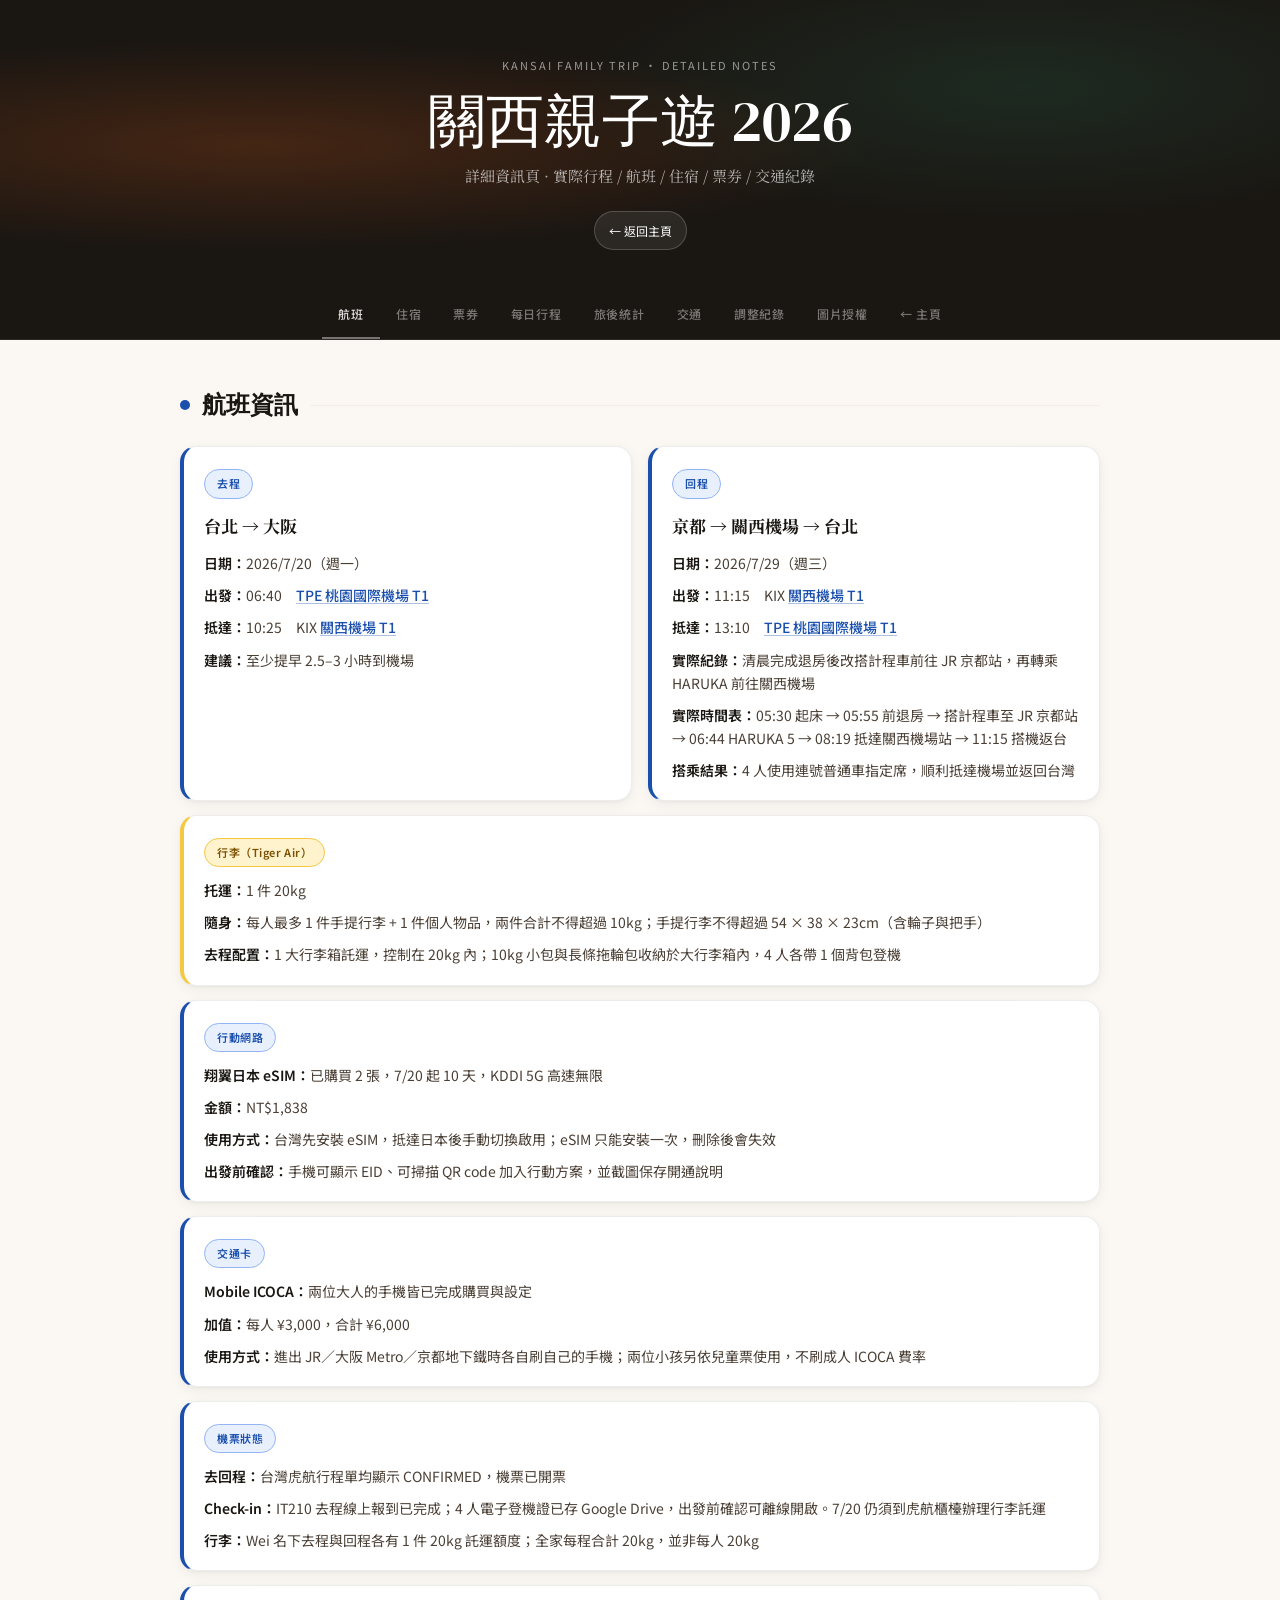
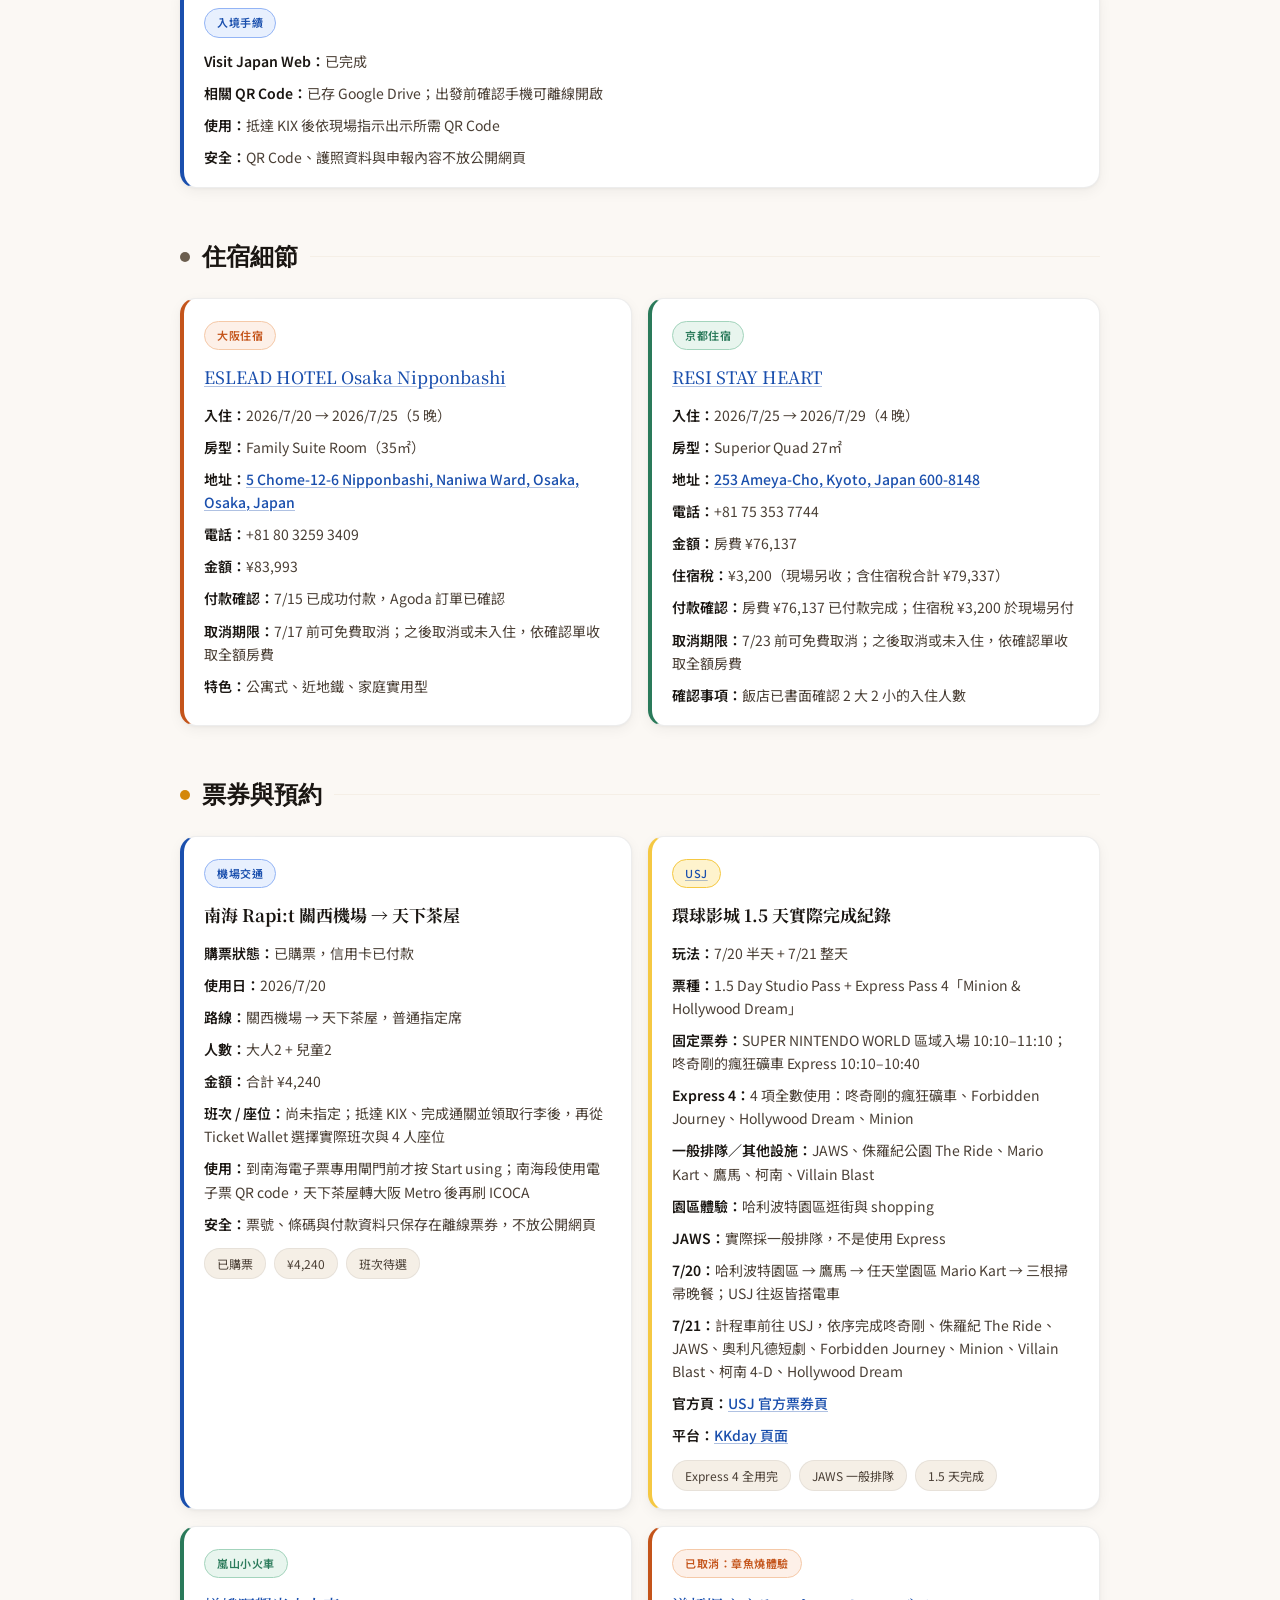
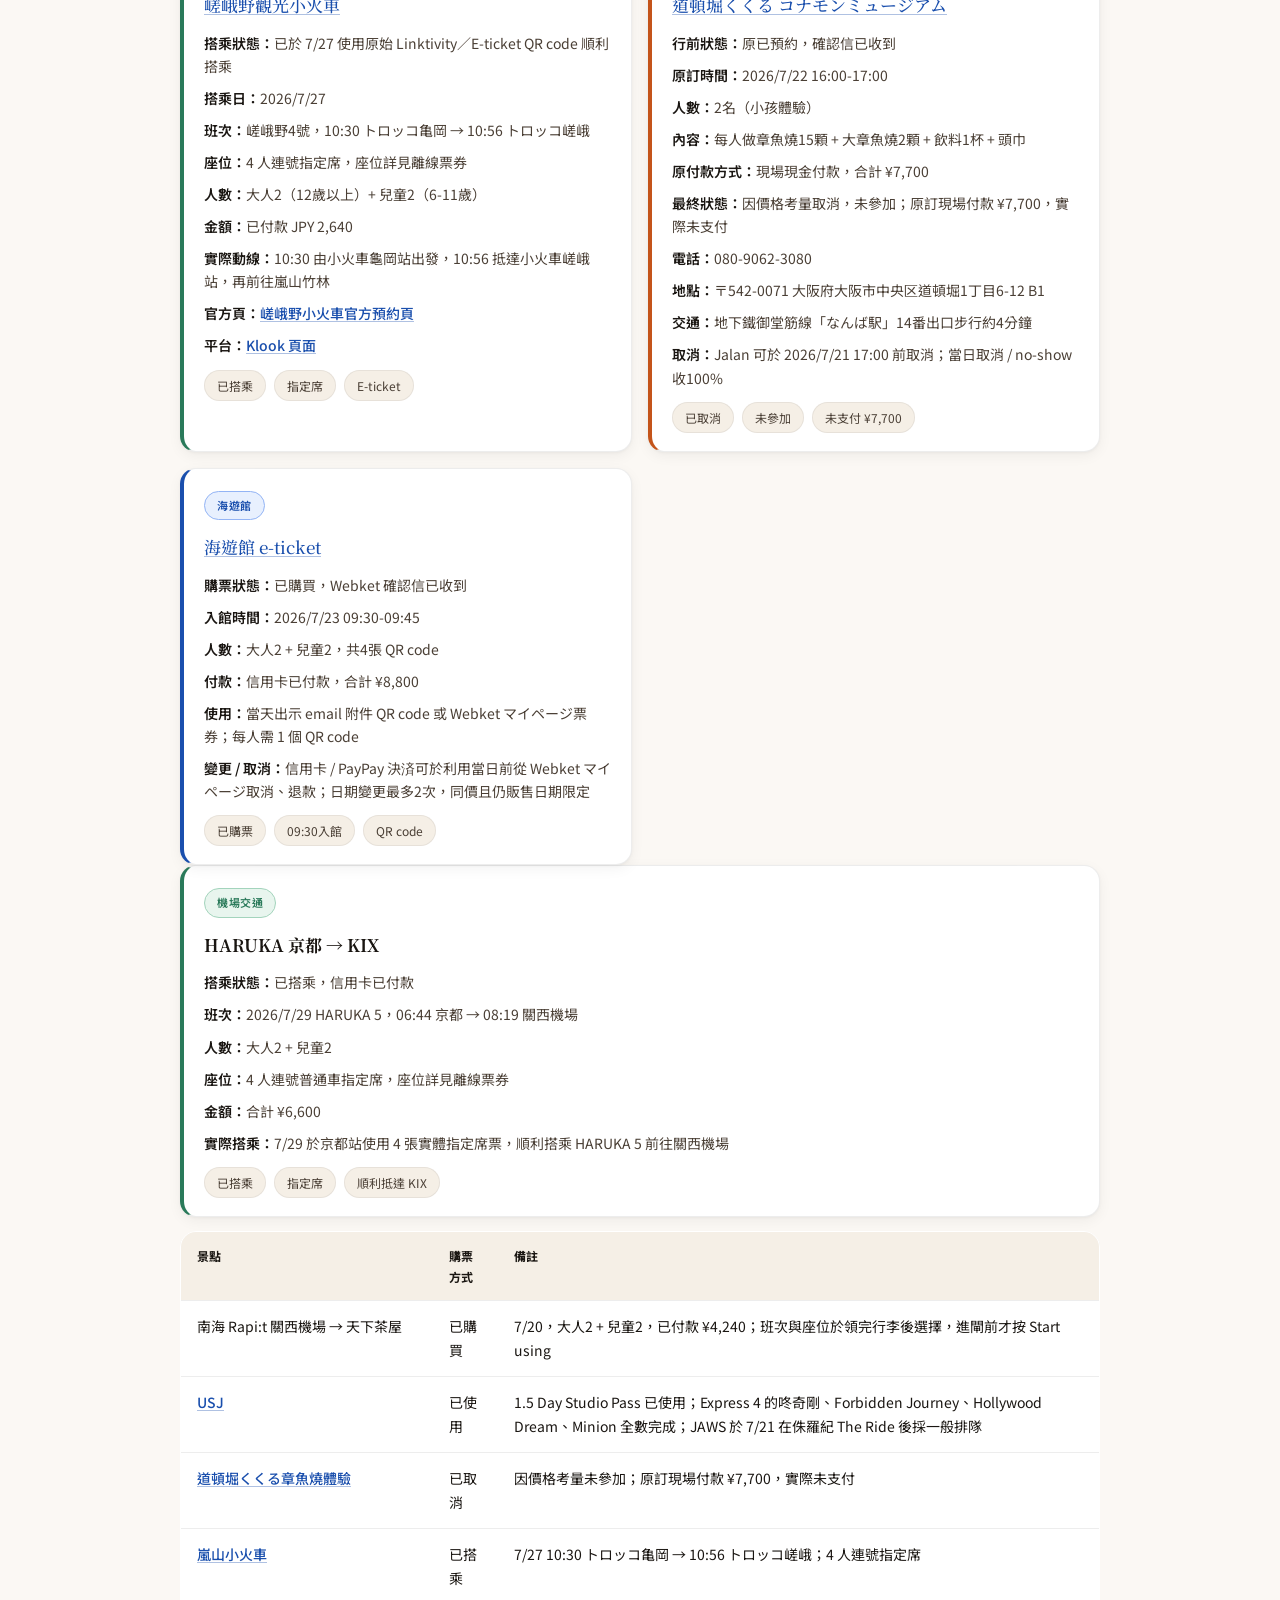
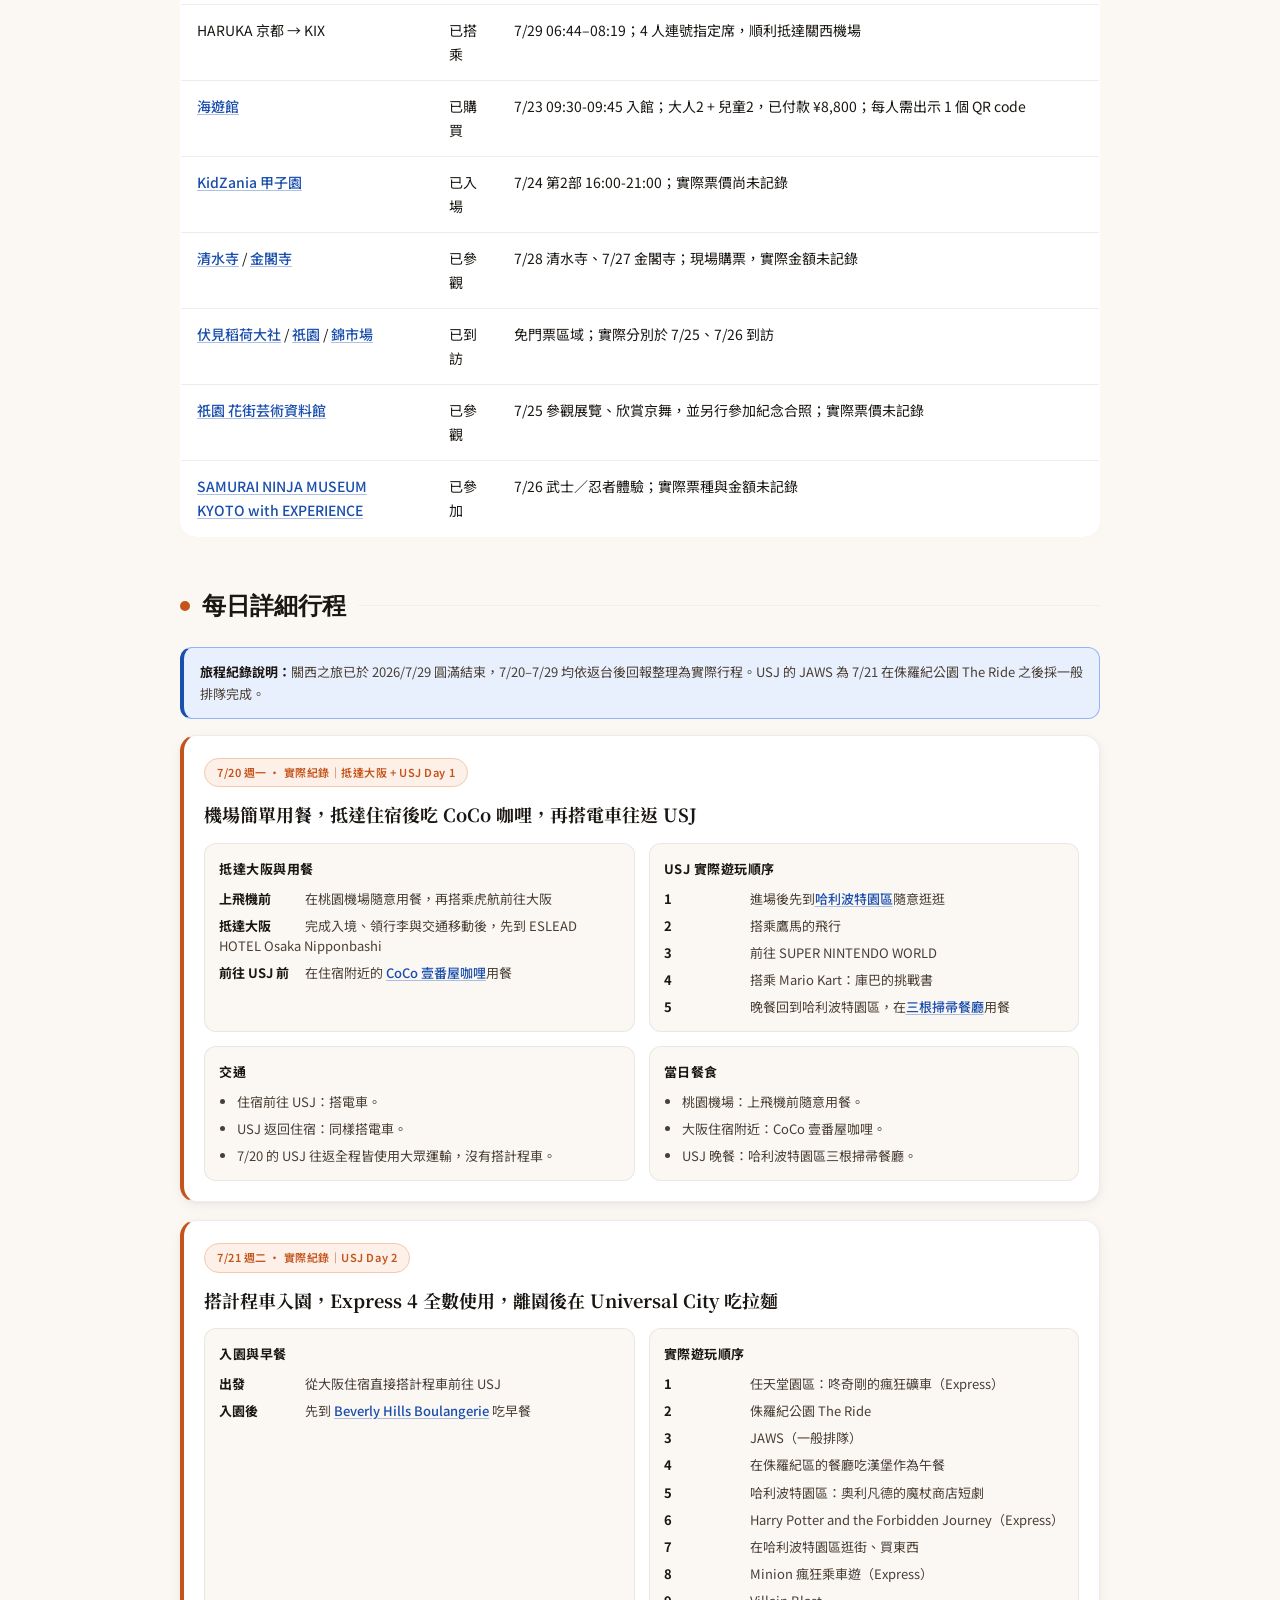
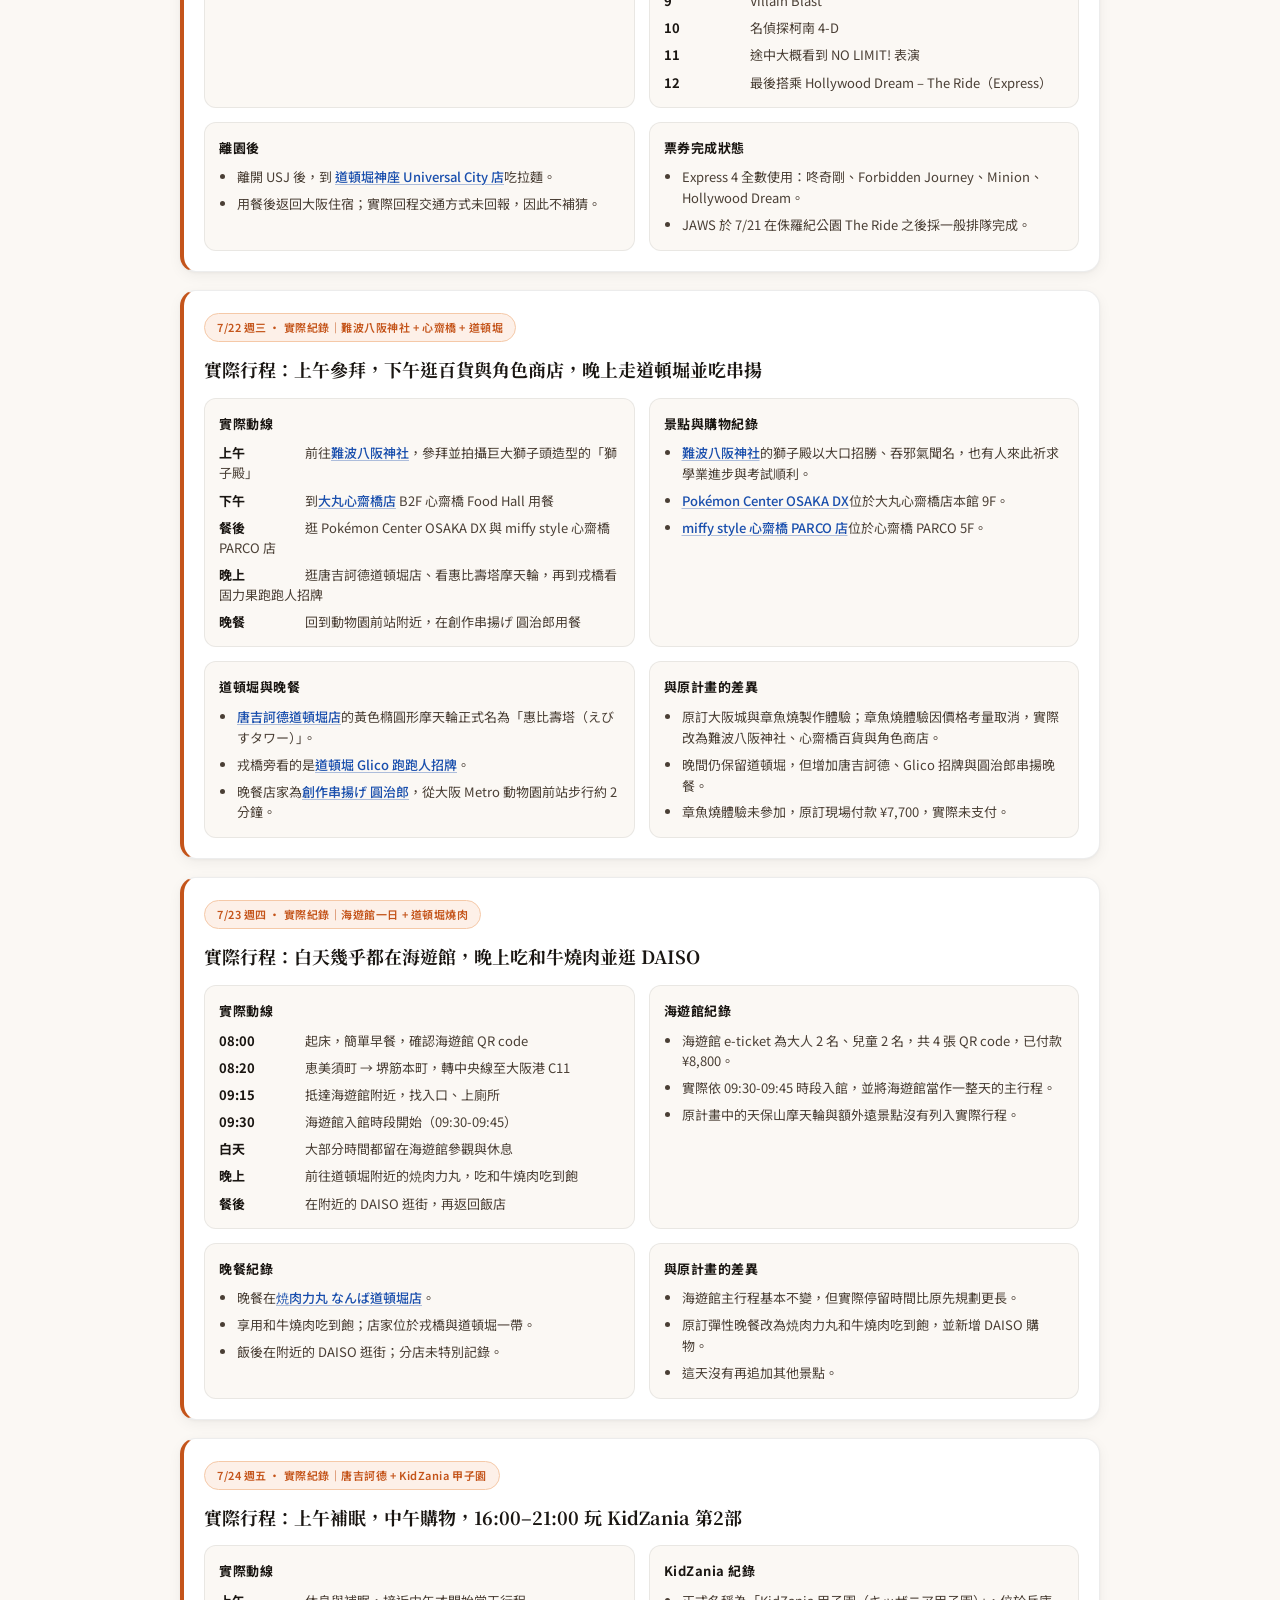
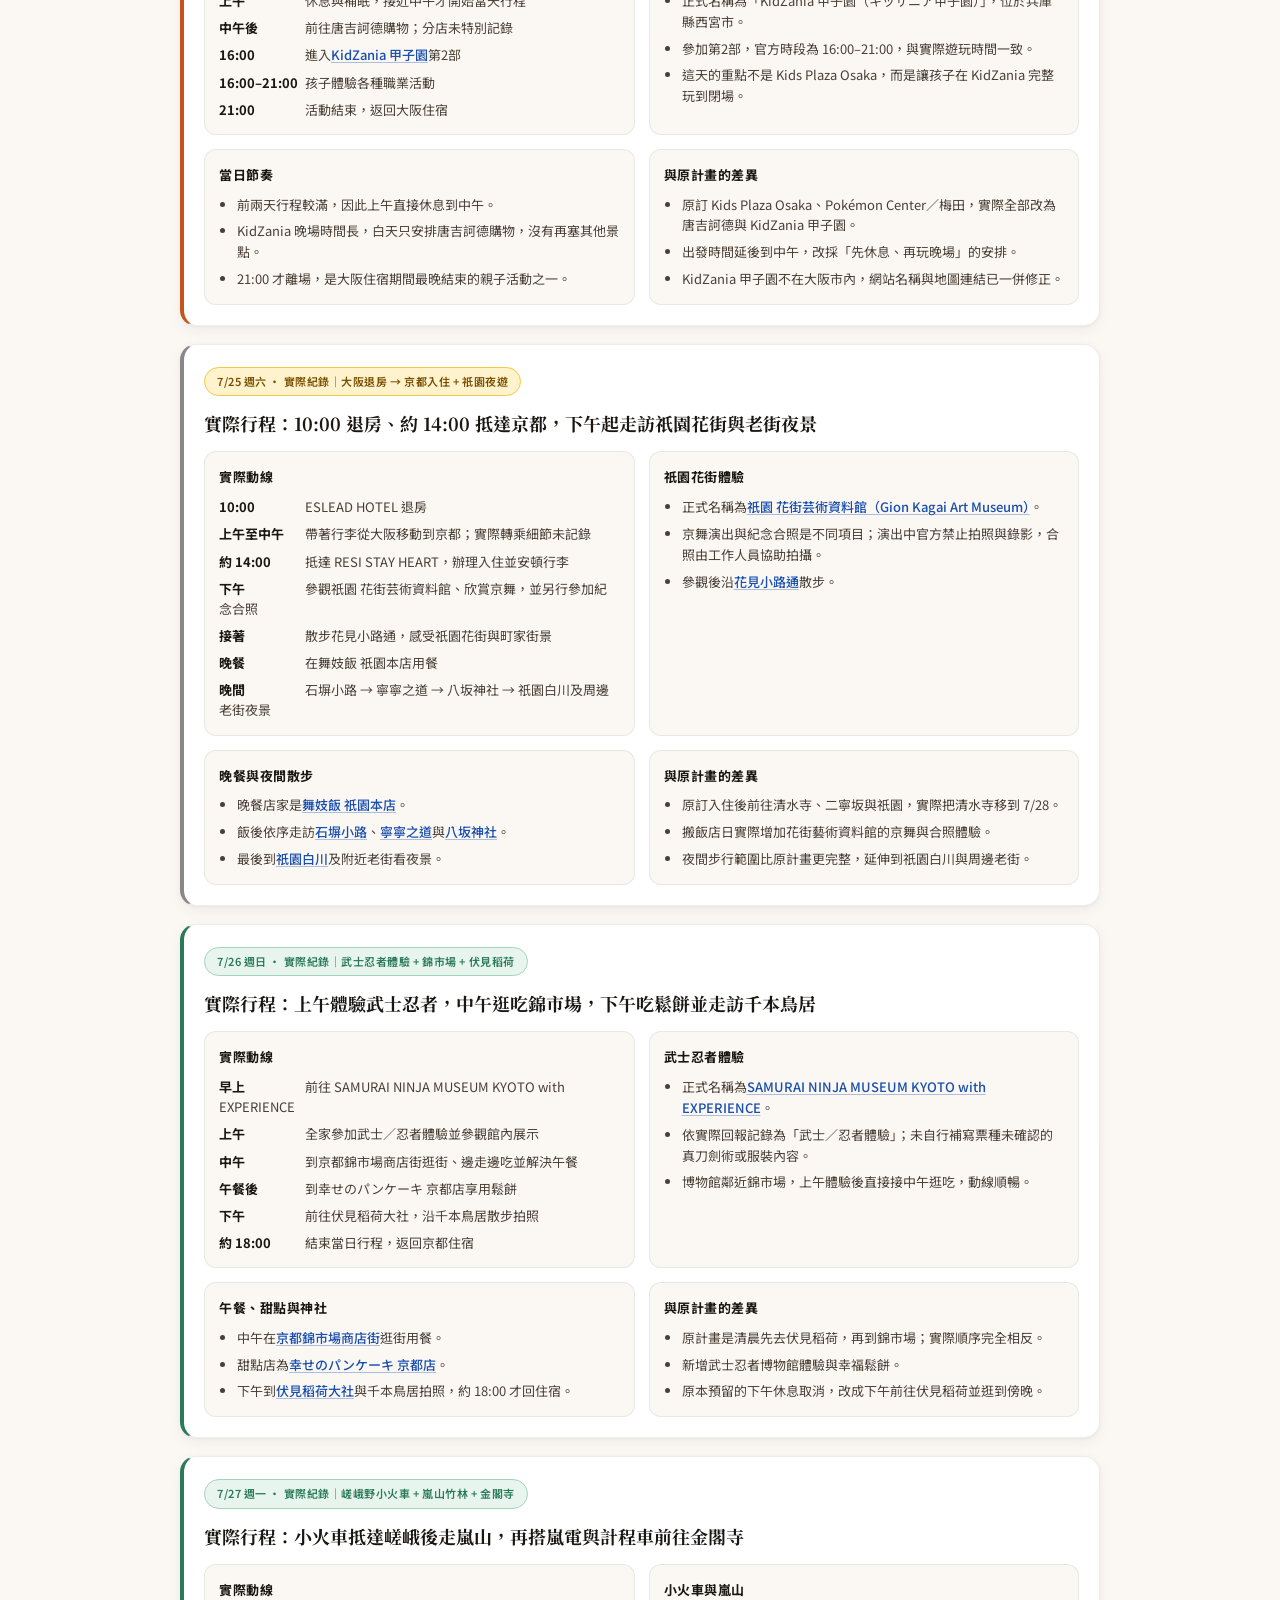
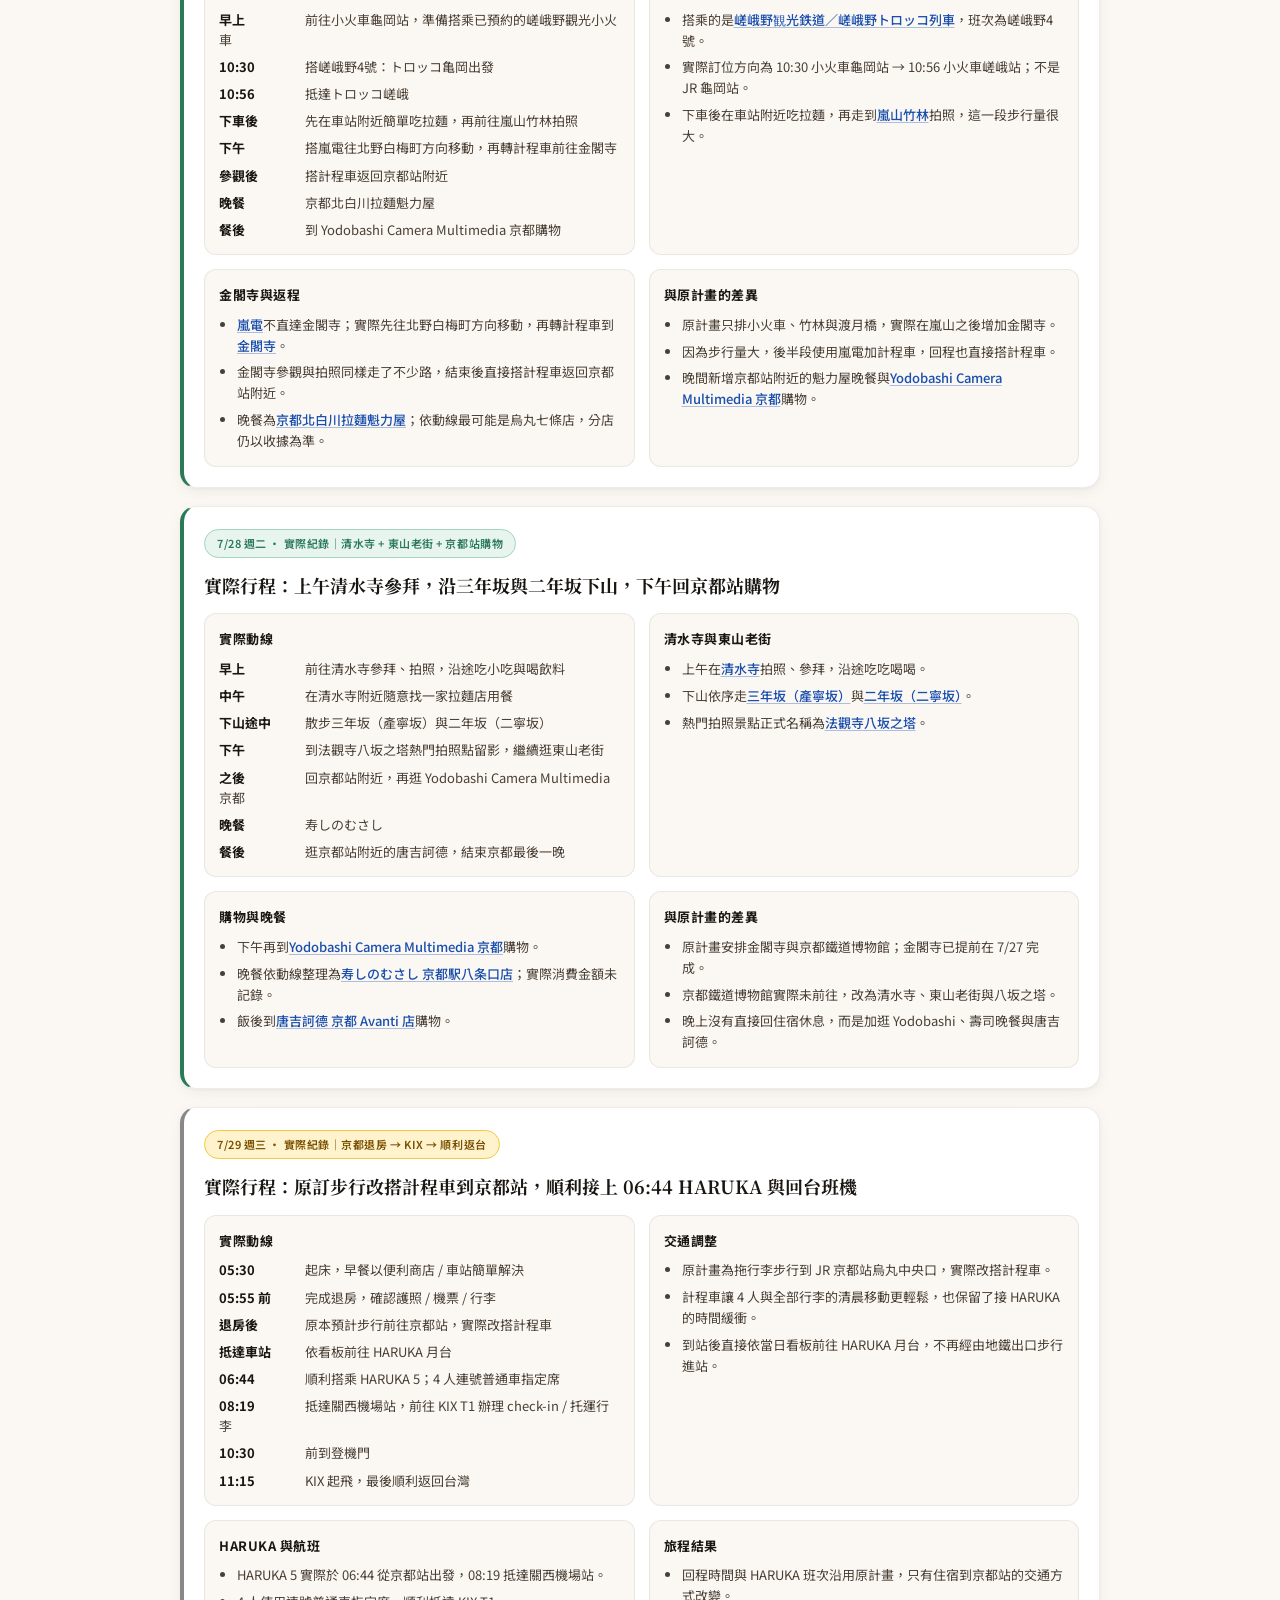
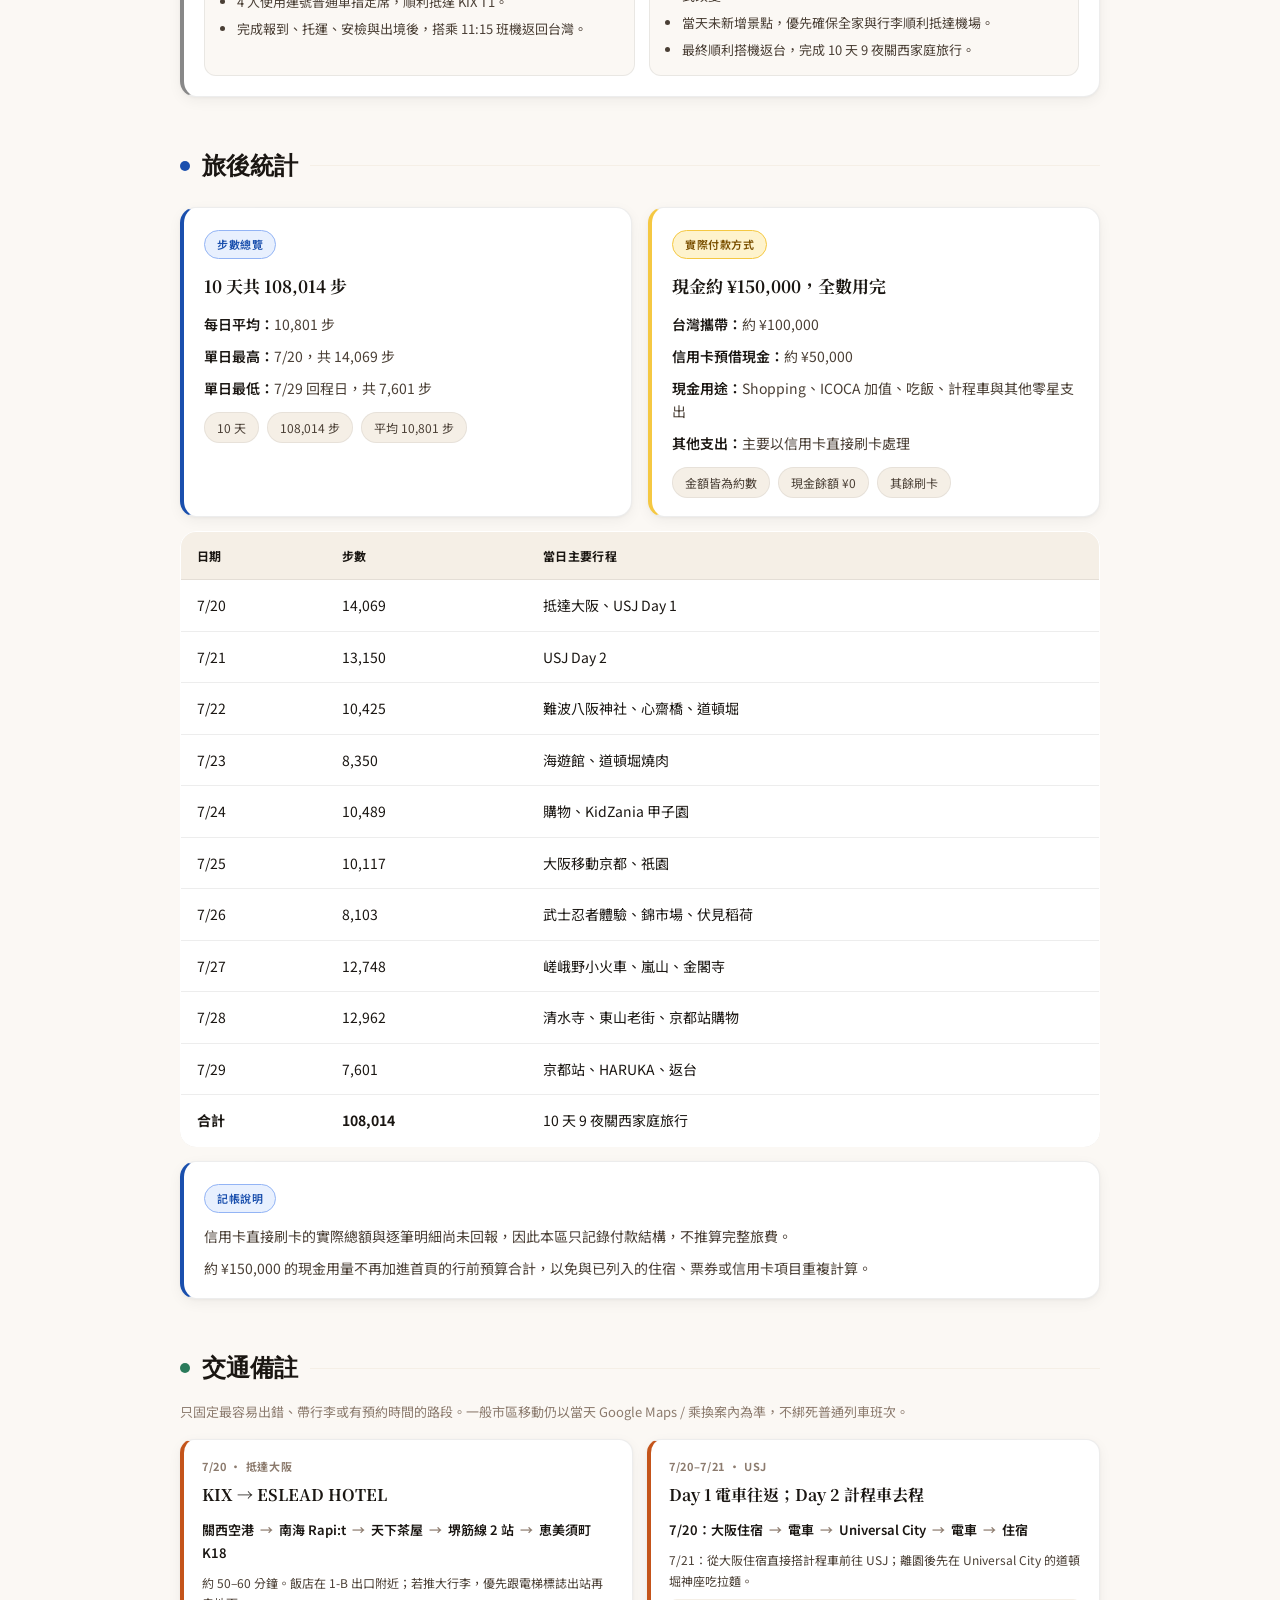
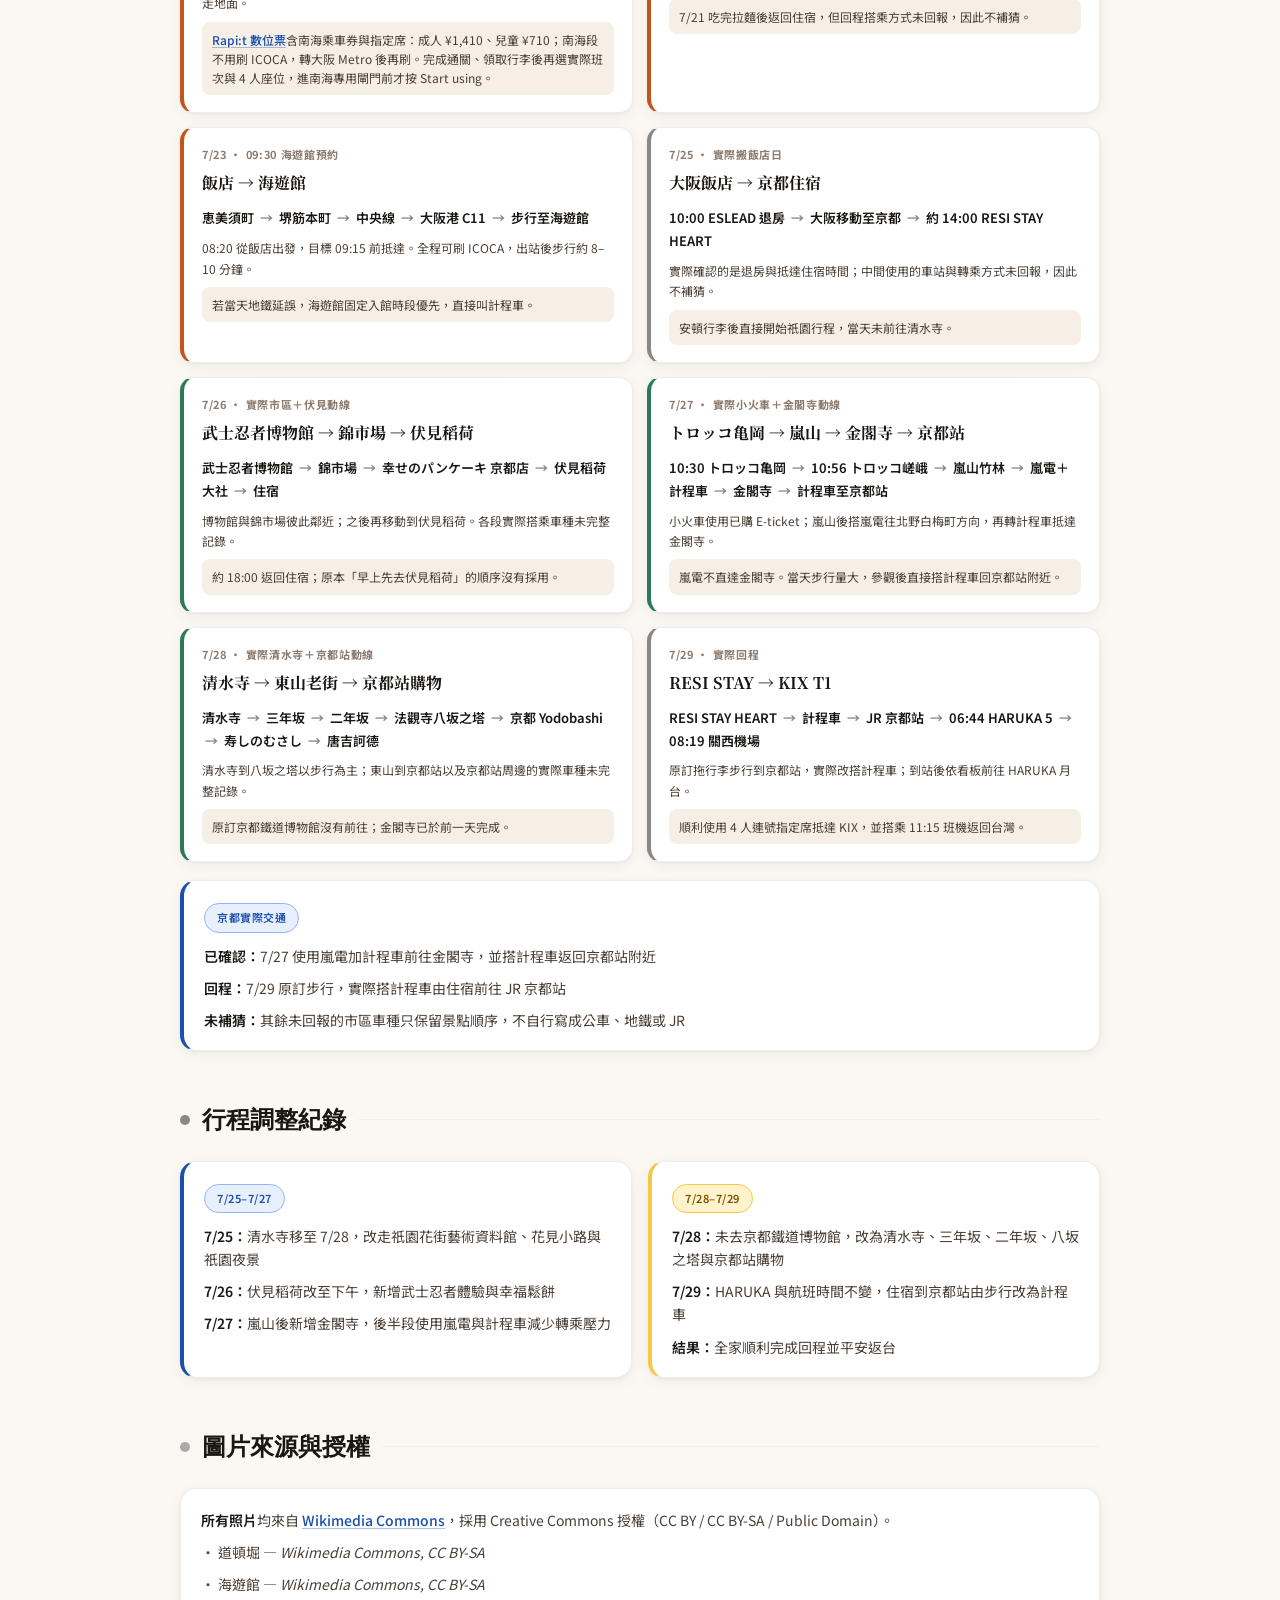
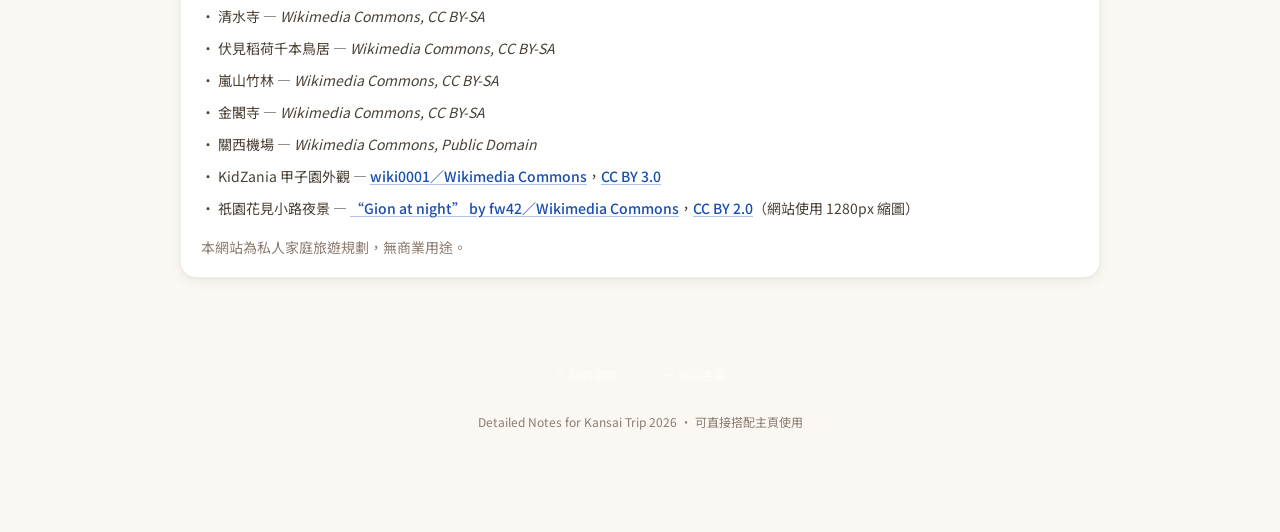
==== details.html @ 7b3ac6aa "Add representative photos for July 24 and 25" ====
<!DOCTYPE html>
<html lang="zh-TW">
<head>
<meta charset="UTF-8">
<meta name="viewport" content="width=device-width, initial-scale=1.0">
<title>關西親子遊 2026 · 詳細資訊</title>
<link rel="preconnect" href="https://fonts.googleapis.com">
<link href="https://fonts.googleapis.com/css2?family=Noto+Serif+TC:wght@400;600;700&family=Noto+Sans+TC:wght@300;400;500;700&family=DM+Serif+Display:ital@0;1&display=swap" rel="stylesheet">
<style>
*,*::before,*::after{box-sizing:border-box;margin:0;padding:0}
:root{
  --osaka:#C4541A;--osaka-light:#FDF0E8;--osaka-mid:#F5C9A8;
  --kyoto:#2A7A5A;--kyoto-light:#E8F5EE;--kyoto-mid:#A3D4BC;
  --ink:#1A1612;--ink-soft:#4A3F35;--ink-muted:#8C7B6E;
  --paper:#FBF8F4;--paper-warm:#F5EFE6;--line:rgba(0,0,0,.07);
  --card:#fff;--blue:#1A4FAD;--blue-bg:#E8F0FE;--blue-mid:#93B4F5;
  --warn:#7A4F00;--warn-bg:#FEF3CD;--warn-mid:#F5C842;
  --shadow: 0 1px 3px rgba(0,0,0,.04), 0 4px 14px rgba(0,0,0,.05);
}
html{scroll-behavior:smooth}
body{font-family:'Noto Sans TC',sans-serif;background:var(--paper);color:var(--ink);line-height:1.75}

/* HERO */
.hero{background:var(--ink);color:#fff;padding:56px 24px 40px;position:relative;overflow:hidden;text-align:center}
.hero:before{content:'';position:absolute;inset:0;background:radial-gradient(ellipse 80% 60% at 20% 50%, rgba(196,84,26,.25) 0%, transparent 60%),radial-gradient(ellipse 60% 80% at 80% 30%, rgba(42,122,90,.2) 0%, transparent 60%)}
.hero>*{position:relative;z-index:1}
.eyebrow{font-size:11px;letter-spacing:.18em;text-transform:uppercase;color:rgba(255,255,255,.55);margin-bottom:14px}
.title{font-family:'DM Serif Display',serif;font-size:clamp(34px,7vw,58px);line-height:1.1}
.subtitle{font-family:'Noto Serif TC',serif;font-size:15px;color:rgba(255,255,255,.68);margin-top:10px}
.back-link{display:inline-block;margin-top:22px;padding:8px 14px;border:1px solid rgba(255,255,255,.18);border-radius:999px;background:rgba(255,255,255,.08);text-decoration:none;font-size:12px;color:#fff;transition:background .2s}
.back-link:hover{background:rgba(255,255,255,.14)}

/* LAYOUT */
.wrap{max-width:960px;margin:0 auto;padding:44px 20px 80px}
.section{margin-bottom:48px}
.section-head{display:flex;align-items:center;gap:12px;margin-bottom:20px}
.dot{width:10px;height:10px;border-radius:50%;flex-shrink:0}
.line{flex:1;height:1px;background:var(--paper-warm);border:none}
.section-title{font-family:'DM Serif Display',serif;font-size:24px}
.source-rule{margin:0 0 16px;padding:13px 16px;border:1px solid var(--blue-mid);border-left:4px solid var(--blue);border-radius:12px;background:var(--blue-bg);font-size:13px;line-height:1.7;color:var(--ink-soft)}
.source-rule strong{color:var(--ink);font-weight:700}
.source-rule.special{border-color:var(--warn-mid);border-left-color:var(--warn-mid);background:var(--warn-bg)}

/* CARDS */
.cards,.subgrid{display:grid;grid-template-columns:1fr 1fr;gap:16px}
.card{
  background:var(--card);
  border:1px solid var(--line);
  border-radius:16px;
  padding:20px 20px 18px;
  box-shadow:var(--shadow);
  transition:box-shadow .2s, transform .2s;
}
.card:hover{box-shadow:0 2px 8px rgba(0,0,0,.07), 0 8px 24px rgba(0,0,0,.07);transform:translateY(-1px)}
.card h3{font-family:'Noto Serif TC',serif;font-size:17px;margin-bottom:12px;color:var(--ink)}

/* Color-coded left border accent on cards */
.card.osaka-card { border-left: 4px solid var(--osaka); }
.card.kyoto-card  { border-left: 4px solid var(--kyoto); }
.card.blue-card   { border-left: 4px solid var(--blue); }
.card.warn-card   { border-left: 4px solid var(--warn-mid); }

/* LISTS */
.list{display:grid;gap:9px}
.list div{font-size:14px;color:var(--ink-soft);line-height:1.65}
.list div strong{color:var(--ink);font-weight:600}

/* TAGS */
.tag{display:inline-block;font-size:11px;font-weight:600;letter-spacing:.05em;padding:4px 12px;border-radius:999px;margin-bottom:12px}
.tag.osaka{background:var(--osaka-light);color:var(--osaka);border:1px solid var(--osaka-mid)}
.tag.kyoto{background:var(--kyoto-light);color:var(--kyoto);border:1px solid var(--kyoto-mid)}
.tag.info{background:var(--blue-bg);color:var(--blue);border:1px solid var(--blue-mid)}
.tag.warn{background:var(--warn-bg);color:var(--warn);border:1px solid var(--warn-mid)}

/* PILLS */
.pillrow{display:flex;flex-wrap:wrap;gap:8px;margin-top:12px}
.pill{font-size:12px;border-radius:999px;padding:4px 12px;background:var(--paper-warm);color:var(--ink-soft);border:1px solid rgba(0,0,0,.06)}

/* DAILY DETAIL */
.daily-stack{display:grid;gap:18px}
.day-detail{background:#fff;border:1px solid var(--line);border-radius:16px;padding:20px;box-shadow:var(--shadow);border-left:4px solid var(--blue)}
.day-detail.osaka{border-left-color:var(--osaka)}
.day-detail.kyoto{border-left-color:var(--kyoto)}
.day-detail.travel{border-left-color:#888}
.day-detail h3{font-family:'Noto Serif TC',serif;font-size:18px;margin:0 0 12px;color:var(--ink)}
.day-detail-grid{display:grid;grid-template-columns:1fr 1fr;gap:14px;margin-top:12px}
.detail-box{background:var(--paper);border:1px solid var(--line);border-radius:12px;padding:14px}
.detail-box h4{font-size:13px;margin-bottom:8px;color:var(--ink);letter-spacing:.04em}
.detail-box ul{padding-left:18px;display:grid;gap:6px}
.detail-box li{font-size:13px;color:var(--ink-soft);line-height:1.6}
.time-list{display:grid;gap:7px}
.time-list div{font-size:13px;color:var(--ink-soft);line-height:1.55}
.time-list strong{display:inline-block;min-width:86px;color:var(--ink)}

/* KEY TRANSPORT ROUTES */
.route-intro{font-size:13px;color:var(--ink-muted);margin:-8px 0 16px;line-height:1.7}
.route-grid{display:grid;grid-template-columns:1fr 1fr;gap:14px;margin-bottom:18px}
.route-card{background:#fff;border:1px solid var(--line);border-radius:14px;padding:17px 18px;box-shadow:var(--shadow);border-left:4px solid var(--blue)}
.route-card.osaka{border-left-color:var(--osaka)}
.route-card.kyoto{border-left-color:var(--kyoto)}
.route-card.travel{border-left-color:#888}
.route-date{font-size:11px;font-weight:700;letter-spacing:.06em;color:var(--ink-muted);margin-bottom:5px}
.route-card h3{font-family:'Noto Serif TC',serif;font-size:16px;margin:0 0 10px;color:var(--ink)}
.route-path{font-size:13px;font-weight:600;color:var(--ink);line-height:1.75;margin-bottom:8px}
.route-path .arrow{color:var(--ink-muted);padding:0 3px}
.route-meta{font-size:12px;color:var(--ink-soft);line-height:1.7}
.route-note{margin-top:8px;padding:8px 10px;border-radius:8px;background:var(--paper-warm);font-size:12px;color:var(--ink-soft);line-height:1.6}

/* TABLE */
table{width:100%;border-collapse:collapse;background:#fff;border:1px solid var(--line);border-radius:16px;overflow:hidden;box-shadow:var(--shadow)}
.table-wrap{width:100%;overflow-x:auto;-webkit-overflow-scrolling:touch;border-radius:16px}
.table-wrap table{min-width:680px}
th,td{padding:13px 16px;border-bottom:1px solid var(--line);text-align:left;font-size:14px;vertical-align:top}
tr:last-child td{border-bottom:none}
th{background:var(--paper-warm);font-weight:700;color:var(--ink);font-size:12px;letter-spacing:.04em;text-transform:uppercase}
tr:hover td{background:rgba(0,0,0,.015)}

/* FOOTER */
.footer{text-align:center;color:var(--ink-muted);font-size:12px;padding-top:16px}

@media(max-width:720px){
  .cards,.subgrid{grid-template-columns:1fr}
  .day-detail-grid{grid-template-columns:1fr}
  .route-grid{grid-template-columns:1fr}
  th,td{font-size:13px;padding:11px 13px}
  .wrap{padding:32px 16px 60px}
}

.map-link{color:var(--blue);text-decoration:underline;text-decoration-color:rgba(26,79,173,.35);text-underline-offset:2px;font-weight:500}
.map-link:hover{opacity:.9;text-decoration-color:rgba(26,79,173,.65)}

/* === STICKY NAV === */
.sticky-nav{position:sticky;top:0;z-index:100;background:var(--ink);border-bottom:1px solid rgba(255,255,255,.08);display:flex;justify-content:center;gap:0;padding:0 16px;overflow-x:auto;scrollbar-width:none}
.sticky-nav::-webkit-scrollbar{display:none}
.sticky-nav a{font-family:'Noto Sans TC',sans-serif;font-size:12px;font-weight:500;letter-spacing:.06em;color:rgba(255,255,255,.42);padding:13px 16px;cursor:pointer;border-bottom:2px solid transparent;white-space:nowrap;transition:color .2s,border-color .2s;text-decoration:none;display:block}
.sticky-nav a:hover,.sticky-nav a.active{color:rgba(255,255,255,.85);border-color:rgba(255,255,255,.4)}

/* === BACK TO TOP BUTTON === */
.back-to-top{display:inline-flex;align-items:center;gap:6px;padding:9px 16px;border:1px solid rgba(255,255,255,.18);border-radius:999px;background:rgba(255,255,255,.08);text-decoration:none;font-size:12px;color:rgba(255,255,255,.75);transition:background .2s}
.back-to-top:hover{background:rgba(255,255,255,.14)}

</style>
</head>
<body id="top">
<header class="hero">
<div class="eyebrow">Kansai Family Trip · Detailed Notes</div>
<div class="title">關西親子遊 2026</div>
<div class="subtitle">詳細資訊頁 · 實際行程 / 航班 / 住宿 / 票券 / 交通紀錄</div>
<a class="back-link" href="./">← 返回主頁</a>
</header>

<nav class="sticky-nav">
  <a href="#flights">航班</a>
  <a href="#hotels-detail">住宿</a>
  <a href="#tickets">票券</a>
  <a href="#daily-detail">每日行程</a>
  <a href="#trip-stats-detail">旅後統計</a>
  <a href="#transport">交通</a>
  <a href="#backup">調整紀錄</a>
  <a href="#credits">圖片授權</a>
  <a href="./">← 主頁</a>
</nav>

<main class="wrap">

<section class="section" id="flights">
<div class="section-head"><div class="dot" style="background:#1A4FAD"></div><h2 class="section-title">航班資訊</h2><hr class="line"></div>
<div class="cards">
<div class="card blue-card">
<span class="tag info">去程</span>
<h3>台北 → 大阪</h3>
<div class="list">
<div><strong>日期：</strong>2026/7/20（週一）</div>
<div><strong>出發：</strong>06:40　<a class="map-link" href="https://www.google.com/maps/search/?api=1&query=Taoyuan+International+Airport+Terminal+1" target="_blank" rel="noopener">TPE 桃園國際機場 T1</a></div>
<div><strong>抵達：</strong>10:25　KIX <a class="map-link" href="https://www.google.com/maps/search/?api=1&query=Kansai+International+Airport+Terminal+1" target="_blank" rel="noopener">關西機場 T1</a></div>
<div><strong>建議：</strong>至少提早 2.5–3 小時到機場</div>
</div>
</div>
<div class="card blue-card">
<span class="tag info">回程</span>
<h3>京都 → 關西機場 → 台北</h3>
<div class="list">
<div><strong>日期：</strong>2026/7/29（週三）</div>
<div><strong>出發：</strong>11:15　KIX <a class="map-link" href="https://www.google.com/maps/search/?api=1&query=Kansai+International+Airport+Terminal+1" target="_blank" rel="noopener">關西機場 T1</a></div>
<div><strong>抵達：</strong>13:10　<a class="map-link" href="https://www.google.com/maps/search/?api=1&query=Taoyuan+International+Airport+Terminal+1" target="_blank" rel="noopener">TPE 桃園國際機場 T1</a></div>
<div><strong>實際紀錄：</strong>清晨完成退房後改搭計程車前往 JR 京都站，再轉乘 HARUKA 前往關西機場</div>
<div><strong>實際時間表：</strong>05:30 起床 → 05:55 前退房 → 搭計程車至 JR 京都站 → 06:44 HARUKA 5 → 08:19 抵達關西機場站 → 11:15 搭機返台</div>
<div><strong>搭乘結果：</strong>4 人使用連號普通車指定席，順利抵達機場並返回台灣</div>
</div>
</div>
</div>
<div class="card warn-card" style="margin-top:14px">
<span class="tag warn">行李（Tiger Air）</span>
<div class="list">
<div><strong>托運：</strong>1 件 20kg</div>
<div><strong>隨身：</strong>每人最多 1 件手提行李 + 1 件個人物品，兩件合計不得超過 10kg；手提行李不得超過 54 × 38 × 23cm（含輪子與把手）</div>
<div><strong>去程配置：</strong>1 大行李箱託運，控制在 20kg 內；10kg 小包與長條拖輪包收納於大行李箱內，4 人各帶 1 個背包登機</div>
</div>
</div>
<div class="card blue-card" style="margin-top:14px">
<span class="tag info">行動網路</span>
<div class="list">
<div><strong>翔翼日本 eSIM：</strong>已購買 2 張，7/20 起 10 天，KDDI 5G 高速無限</div>
<div><strong>金額：</strong>NT$1,838</div>
<div><strong>使用方式：</strong>台灣先安裝 eSIM，抵達日本後手動切換啟用；eSIM 只能安裝一次，刪除後會失效</div>
<div><strong>出發前確認：</strong>手機可顯示 EID、可掃描 QR code 加入行動方案，並截圖保存開通說明</div>
</div>
</div>
<div class="card blue-card" style="margin-top:14px">
<span class="tag info">交通卡</span>
<div class="list">
<div><strong>Mobile ICOCA：</strong>兩位大人的手機皆已完成購買與設定</div>
<div><strong>加值：</strong>每人 ¥3,000，合計 ¥6,000</div>
<div><strong>使用方式：</strong>進出 JR／大阪 Metro／京都地下鐵時各自刷自己的手機；兩位小孩另依兒童票使用，不刷成人 ICOCA 費率</div>
</div>
</div>
<div class="card blue-card" style="margin-top:14px">
<span class="tag info">機票狀態</span>
<div class="list">
<div><strong>去回程：</strong>台灣虎航行程單均顯示 CONFIRMED，機票已開票</div>
<div><strong>Check-in：</strong>IT210 去程線上報到已完成；4 人電子登機證已存 Google Drive，出發前確認可離線開啟。7/20 仍須到虎航櫃檯辦理行李託運</div>
<div><strong>行李：</strong>Wei 名下去程與回程各有 1 件 20kg 託運額度；全家每程合計 20kg，並非每人 20kg</div>
</div>
</div>
<div class="card blue-card" style="margin-top:14px">
<span class="tag info">入境手續</span>
<div class="list">
<div><strong>Visit Japan Web：</strong>已完成</div>
<div><strong>相關 QR Code：</strong>已存 Google Drive；出發前確認手機可離線開啟</div>
<div><strong>使用：</strong>抵達 KIX 後依現場指示出示所需 QR Code</div>
<div><strong>安全：</strong>QR Code、護照資料與申報內容不放公開網頁</div>
</div>
</div>
</section>

<section class="section" id="hotels-detail">
<div class="section-head"><div class="dot" style="background:#6B5E4E"></div><h2 class="section-title">住宿細節</h2><hr class="line"></div>
<div class="cards">
<div class="card osaka-card">
<span class="tag osaka">大阪住宿</span>
<h3><a class="map-link" href="https://www.google.com/maps/search/?api=1&query=ESLEAD+HOTEL+Osaka+Nipponbashi" target="_blank" rel="noopener">ESLEAD HOTEL Osaka Nipponbashi</a></h3>
<div class="list">
<div><strong>入住：</strong>2026/7/20 → 2026/7/25（5 晚）</div>
<div><strong>房型：</strong>Family Suite Room（35㎡）</div>
<div><strong>地址：</strong><a class="map-link" href="https://www.google.com/maps/search/?api=1&query=5+Chome-12-6+Nipponbashi,+Naniwa+Ward,+Osaka,+Osaka,+Japan" target="_blank" rel="noopener">5 Chome-12-6 Nipponbashi, Naniwa Ward, Osaka, Osaka, Japan</a></div>
<div><strong>電話：</strong>+81 80 3259 3409</div>
<div><strong>金額：</strong>¥83,993</div>
<div><strong>付款確認：</strong>7/15 已成功付款，Agoda 訂單已確認</div>
<div><strong>取消期限：</strong>7/17 前可免費取消；之後取消或未入住，依確認單收取全額房費</div>
<div><strong>特色：</strong>公寓式、近地鐵、家庭實用型</div>
</div>
</div>
<div class="card kyoto-card">
<span class="tag kyoto">京都住宿</span>
<h3><a class="map-link" href="https://www.google.com/maps/search/?api=1&query=RESI+STAY+HEART+Kyoto" target="_blank" rel="noopener">RESI STAY HEART</a></h3>
<div class="list">
<div><strong>入住：</strong>2026/7/25 → 2026/7/29（4 晚）</div>
<div><strong>房型：</strong>Superior Quad 27㎡</div>
<div><strong>地址：</strong><a class="map-link" href="https://www.google.com/maps/search/?api=1&query=253+Ameya-Cho,+Kyoto,+Japan+600-8148" target="_blank" rel="noopener">253 Ameya-Cho, Kyoto, Japan 600-8148</a></div>
<div><strong>電話：</strong>+81 75 353 7744</div>
<div><strong>金額：</strong>房費 ¥76,137</div>
<div><strong>住宿稅：</strong>¥3,200（現場另收；含住宿稅合計 ¥79,337）</div>
<div><strong>付款確認：</strong>房費 ¥76,137 已付款完成；住宿稅 ¥3,200 於現場另付</div>
<div><strong>取消期限：</strong>7/23 前可免費取消；之後取消或未入住，依確認單收取全額房費</div>
<div><strong>確認事項：</strong>飯店已書面確認 2 大 2 小的入住人數</div>
</div>
</div>
</div>
</section>

<section class="section" id="tickets">
<div class="section-head"><div class="dot" style="background:#D4870A"></div><h2 class="section-title">票券與預約</h2><hr class="line"></div>
<div class="subgrid">
<div class="card blue-card">
<span class="tag info">機場交通</span>
<h3>南海 Rapi:t 關西機場 → 天下茶屋</h3>
<div class="list">
<div><strong>購票狀態：</strong>已購票，信用卡已付款</div>
<div><strong>使用日：</strong>2026/7/20</div>
<div><strong>路線：</strong>關西機場 → 天下茶屋，普通指定席</div>
<div><strong>人數：</strong>大人2 + 兒童2</div>
<div><strong>金額：</strong>合計 ¥4,240</div>
<div><strong>班次 / 座位：</strong>尚未指定；抵達 KIX、完成通關並領取行李後，再從 Ticket Wallet 選擇實際班次與 4 人座位</div>
<div><strong>使用：</strong>到南海電子票專用閘門前才按 Start using；南海段使用電子票 QR code，天下茶屋轉大阪 Metro 後再刷 ICOCA</div>
<div><strong>安全：</strong>票號、條碼與付款資料只保存在離線票券，不放公開網頁</div>
</div>
<div class="pillrow"><span class="pill">已購票</span><span class="pill">¥4,240</span><span class="pill">班次待選</span></div>
</div>
<div class="card warn-card">
<span class="tag warn"><a class="map-link" href="https://www.google.com/maps/search/?api=1&query=Universal+Studios+Japan" target="_blank" rel="noopener">USJ</a></span>
<h3>環球影城 1.5 天實際完成紀錄</h3>
<div class="list">
<div><strong>玩法：</strong>7/20 半天 + 7/21 整天</div>
<div><strong>票種：</strong>1.5 Day Studio Pass + Express Pass 4「Minion &amp; Hollywood Dream」</div>
<div><strong>固定票券：</strong>SUPER NINTENDO WORLD 區域入場 10:10–11:10；咚奇剛的瘋狂礦車 Express 10:10–10:40</div>
<div><strong>Express 4：</strong>4 項全數使用：咚奇剛的瘋狂礦車、Forbidden Journey、Hollywood Dream、Minion</div>
<div><strong>一般排隊／其他設施：</strong>JAWS、侏羅紀公園 The Ride、Mario Kart、鷹馬、柯南、Villain Blast</div>
<div><strong>園區體驗：</strong>哈利波特園區逛街與 shopping</div>
<div><strong>JAWS：</strong>實際採一般排隊，不是使用 Express</div>
<div><strong>7/20：</strong>哈利波特園區 → 鷹馬 → 任天堂園區 Mario Kart → 三根掃帚晚餐；USJ 往返皆搭電車</div>
<div><strong>7/21：</strong>計程車前往 USJ，依序完成咚奇剛、侏羅紀 The Ride、JAWS、奧利凡德短劇、Forbidden Journey、Minion、Villain Blast、柯南 4-D、Hollywood Dream</div>
<div><strong>官方頁：</strong><a class="map-link" href="https://www.usj.co.jp/web/en/us/tickets" target="_blank" rel="noopener">USJ 官方票券頁</a></div><div><strong>平台：</strong><a class="map-link" href="https://www.kkday.com/en/product/2247-universal-studios-japan-ticket-osaka" target="_blank" rel="noopener">KKday 頁面</a></div>
</div>
<div class="pillrow"><span class="pill">Express 4 全用完</span><span class="pill">JAWS 一般排隊</span><span class="pill">1.5 天完成</span></div>
</div>
<div class="card kyoto-card">
<span class="tag kyoto">嵐山小火車</span>
<h3><a class="map-link" href="https://www.google.com/maps/search/?api=1&query=Sagano+Romantic+Train" target="_blank" rel="noopener">嵯峨野觀光小火車</a></h3>
<div class="list">
<div><strong>搭乘狀態：</strong>已於 7/27 使用原始 Linktivity／E-ticket QR code 順利搭乘</div>
<div><strong>搭乘日：</strong>2026/7/27</div>
<div><strong>班次：</strong>嵯峨野4號，10:30 トロッコ亀岡 → 10:56 トロッコ嵯峨</div>
<div><strong>座位：</strong>4 人連號指定席，座位詳見離線票券</div>
<div><strong>人數：</strong>大人2（12歲以上）+ 兒童2（6-11歲）</div>
<div><strong>金額：</strong>已付款 JPY 2,640</div>
<div><strong>實際動線：</strong>10:30 由小火車龜岡站出發，10:56 抵達小火車嵯峨站，再前往嵐山竹林</div>
<div><strong>官方頁：</strong><a class="map-link" href="https://www.sagano-kanko.co.jp/en/faq/faq_category/reservation/" target="_blank" rel="noopener">嵯峨野小火車官方預約頁</a></div><div><strong>平台：</strong><a class="map-link" href="https://www.klook.com/activity/17066-sagano-romantic-train-ticket-kyoto/" target="_blank" rel="noopener">Klook 頁面</a></div>
</div>
<div class="pillrow"><span class="pill">已搭乘</span><span class="pill">指定席</span><span class="pill">E-ticket</span></div>
</div>
<div class="card osaka-card">
<span class="tag osaka">已取消：章魚燒體驗</span>
<h3><a class="map-link" href="https://www.google.com/maps/search/?api=1&query=道頓堀くくる+コナモンミュージアム+大阪" target="_blank" rel="noopener">道頓堀くくる コナモンミュージアム</a></h3>
<div class="list">
<div><strong>行前狀態：</strong>原已預約，確認信已收到</div>
<div><strong>原訂時間：</strong>2026/7/22 16:00-17:00</div>
<div><strong>人數：</strong>2名（小孩體驗）</div>
<div><strong>內容：</strong>每人做章魚燒15顆 + 大章魚燒2顆 + 飲料1杯 + 頭巾</div>
<div><strong>原付款方式：</strong>現場現金付款，合計 ¥7,700</div>
<div><strong>最終狀態：</strong>因價格考量取消，未參加；原訂現場付款 ¥7,700，實際未支付</div>
<div><strong>電話：</strong>080-9062-3080</div>
<div><strong>地點：</strong>〒542-0071 大阪府大阪市中央区道頓堀1丁目6-12 B1</div>
<div><strong>交通：</strong>地下鐵御堂筋線「なんば駅」14番出口步行約4分鐘</div>
<div><strong>取消：</strong>Jalan 可於 2026/7/21 17:00 前取消；當日取消 / no-show 收100%</div>
</div>
<div class="pillrow"><span class="pill">已取消</span><span class="pill">未參加</span><span class="pill">未支付 ¥7,700</span></div>
</div>
<div class="card blue-card">
<span class="tag info">海遊館</span>
<h3><a class="map-link" href="https://www.google.com/maps/search/?api=1&query=Kaiyukan+Osaka" target="_blank" rel="noopener">海遊館 e-ticket</a></h3>
<div class="list">
<div><strong>購票狀態：</strong>已購買，Webket 確認信已收到</div>
<div><strong>入館時間：</strong>2026/7/23 09:30-09:45</div>
<div><strong>人數：</strong>大人2 + 兒童2，共4張 QR code</div>
<div><strong>付款：</strong>信用卡已付款，合計 ¥8,800</div>
<div><strong>使用：</strong>當天出示 email 附件 QR code 或 Webket マイページ票券；每人需 1 個 QR code</div>
<div><strong>變更 / 取消：</strong>信用卡 / PayPay 決済可於利用當日前從 Webket マイページ取消、退款；日期變更最多2次，同價且仍販售日期限定</div>
</div>
<div class="pillrow"><span class="pill">已購票</span><span class="pill">09:30入館</span><span class="pill">QR code</span></div>
</div>
</div>
<div class="card kyoto-card">
<span class="tag kyoto">機場交通</span>
<h3>HARUKA 京都 → KIX</h3>
<div class="list">
<div><strong>搭乘狀態：</strong>已搭乘，信用卡已付款</div>
<div><strong>班次：</strong>2026/7/29 HARUKA 5，06:44 京都 → 08:19 關西機場</div>
<div><strong>人數：</strong>大人2 + 兒童2</div>
<div><strong>座位：</strong>4 人連號普通車指定席，座位詳見離線票券</div>
<div><strong>金額：</strong>合計 ¥6,600</div>
<div><strong>實際搭乘：</strong>7/29 於京都站使用 4 張實體指定席票，順利搭乘 HARUKA 5 前往關西機場</div>
</div>
<div class="pillrow"><span class="pill">已搭乘</span><span class="pill">指定席</span><span class="pill">順利抵達 KIX</span></div>
</div>

<div class="table-wrap" style="margin-top:14px">
<table>
<thead><tr><th>景點</th><th>購票方式</th><th>備註</th></tr></thead>
<tbody>
<tr><td>南海 Rapi:t 關西機場 → 天下茶屋</td><td>已購買</td><td>7/20，大人2 + 兒童2，已付款 ¥4,240；班次與座位於領完行李後選擇，進閘前才按 Start using</td></tr>
<tr><td><a class="map-link" href="https://www.google.com/maps/search/?api=1&query=Universal+Studios+Japan" target="_blank" rel="noopener">USJ</a></td><td>已使用</td><td>1.5 Day Studio Pass 已使用；Express 4 的咚奇剛、Forbidden Journey、Hollywood Dream、Minion 全數完成；JAWS 於 7/21 在侏羅紀 The Ride 後採一般排隊</td></tr>
<tr><td><a class="map-link" href="https://www.jalan.net/kankou/spt_27128cb3542069322/activity/l00005C01E/" target="_blank" rel="noopener">道頓堀くくる章魚燒體驗</a></td><td>已取消</td><td>因價格考量未參加；原訂現場付款 ¥7,700，實際未支付</td></tr>
<tr><td><a class="map-link" href="https://www.google.com/maps/search/?api=1&query=Sagano+Romantic+Train" target="_blank" rel="noopener">嵐山小火車</a></td><td>已搭乘</td><td>7/27 10:30 トロッコ亀岡 → 10:56 トロッコ嵯峨；4 人連號指定席</td></tr>
<tr><td>HARUKA 京都 → KIX</td><td>已搭乘</td><td>7/29 06:44–08:19；4 人連號指定席，順利抵達關西機場</td></tr>
<tr><td><a class="map-link" href="https://www.google.com/maps/search/?api=1&query=Kaiyukan+Osaka" target="_blank" rel="noopener">海遊館</a></td><td>已購買</td><td>7/23 09:30-09:45 入館；大人2 + 兒童2，已付款 ¥8,800；每人需出示 1 個 QR code</td></tr>
<tr><td><a class="map-link" href="https://www.google.com/maps/search/?api=1&query=KidZania+Koshien" target="_blank" rel="noopener">KidZania 甲子園</a></td><td>已入場</td><td>7/24 第2部 16:00-21:00；實際票價尚未記錄</td></tr>
<tr><td><a class="map-link" href="https://www.google.com/maps/search/?api=1&query=Kiyomizu-dera+Kyoto" target="_blank" rel="noopener">清水寺</a> / <a class="map-link" href="https://www.google.com/maps/search/?api=1&query=Kinkaku-ji" target="_blank" rel="noopener">金閣寺</a></td><td>已參觀</td><td>7/28 清水寺、7/27 金閣寺；現場購票，實際金額未記錄</td></tr>
<tr><td><a class="map-link" href="https://www.google.com/maps/search/?api=1&query=Fushimi+Inari+Taisha" target="_blank" rel="noopener">伏見稻荷大社</a> / <a class="map-link" href="https://www.google.com/maps/search/?api=1&query=Gion+Kyoto" target="_blank" rel="noopener">祇園</a> / <a class="map-link" href="https://www.google.com/maps/search/?api=1&query=Nishiki+Market+Kyoto" target="_blank" rel="noopener">錦市場</a></td><td>已到訪</td><td>免門票區域；實際分別於 7/25、7/26 到訪</td></tr>
<tr><td><a class="map-link" href="https://gion-museum.com/" target="_blank" rel="noopener">祇園 花街芸術資料館</a></td><td>已參觀</td><td>7/25 參觀展覽、欣賞京舞，並另行參加紀念合照；實際票價未記錄</td></tr>
<tr><td><a class="map-link" href="https://ja.kyoto.travel/tourism/single01.php?category_id=11&amp;tourism_id=2970" target="_blank" rel="noopener">SAMURAI NINJA MUSEUM KYOTO with EXPERIENCE</a></td><td>已參加</td><td>7/26 武士／忍者體驗；實際票種與金額未記錄</td></tr>
</tbody>
</table>
</div>
</section>

<section class="section" id="daily-detail">
<div class="section-head"><div class="dot" style="background:#C4541A"></div><h2 class="section-title">每日詳細行程</h2><hr class="line"></div>
<aside class="source-rule" id="hermes-source-rule" role="note">
<strong>旅程紀錄說明：</strong>關西之旅已於 2026/7/29 圓滿結束，7/20–7/29 均依返台後回報整理為實際行程。USJ 的 JAWS 為 7/21 在侏羅紀公園 The Ride 之後採一般排隊完成。
</aside>
<div class="daily-stack">

<article class="day-detail osaka">
<span class="tag osaka">7/20 週一 · 實際紀錄｜抵達大阪 + USJ Day 1</span>
<h3>機場簡單用餐，抵達住宿後吃 CoCo 咖哩，再搭電車往返 USJ</h3>
<div class="day-detail-grid">
<div class="detail-box"><h4>抵達大阪與用餐</h4><div class="time-list">
<div><strong>上飛機前</strong>在桃園機場隨意用餐，再搭乘虎航前往大阪</div>
<div><strong>抵達大阪</strong>完成入境、領行李與交通移動後，先到 ESLEAD HOTEL Osaka Nipponbashi</div>
<div><strong>前往 USJ 前</strong>在住宿附近的 <a class="map-link" href="https://www.google.com/maps/search/?api=1&query=CoCo+Ichibanya+Ebisucho+Osaka" target="_blank" rel="noopener">CoCo 壹番屋咖哩</a>用餐</div>
</div></div>
<div class="detail-box"><h4>USJ 實際遊玩順序</h4><div class="time-list">
<div><strong>1</strong>進場後先到<a class="map-link" href="https://www.google.com/maps/search/?api=1&query=The+Wizarding+World+of+Harry+Potter+USJ" target="_blank" rel="noopener">哈利波特園區</a>隨意逛逛</div>
<div><strong>2</strong>搭乘鷹馬的飛行</div>
<div><strong>3</strong>前往 SUPER NINTENDO WORLD</div>
<div><strong>4</strong>搭乘 Mario Kart：庫巴的挑戰書</div>
<div><strong>5</strong>晚餐回到哈利波特園區，在<a class="map-link" href="https://www.google.com/maps/search/?api=1&query=Three+Broomsticks+USJ" target="_blank" rel="noopener">三根掃帚餐廳</a>用餐</div>
</div></div>
<div class="detail-box"><h4>交通</h4><ul>
<li>住宿前往 USJ：搭電車。</li>
<li>USJ 返回住宿：同樣搭電車。</li>
<li>7/20 的 USJ 往返全程皆使用大眾運輸，沒有搭計程車。</li>
</ul></div>
<div class="detail-box"><h4>當日餐食</h4><ul>
<li>桃園機場：上飛機前隨意用餐。</li>
<li>大阪住宿附近：CoCo 壹番屋咖哩。</li>
<li>USJ 晚餐：哈利波特園區三根掃帚餐廳。</li>
</ul></div>
</div>
</article>

<article class="day-detail osaka">
<span class="tag osaka">7/21 週二 · 實際紀錄｜USJ Day 2</span>
<h3>搭計程車入園，Express 4 全數使用，離園後在 Universal City 吃拉麵</h3>
<div class="day-detail-grid">
<div class="detail-box"><h4>入園與早餐</h4><div class="time-list">
<div><strong>出發</strong>從大阪住宿直接搭計程車前往 USJ</div>
<div><strong>入園後</strong>先到 <a class="map-link" href="https://www.google.com/maps/search/?api=1&query=Beverly+Hills+Boulangerie+USJ" target="_blank" rel="noopener">Beverly Hills Boulangerie</a> 吃早餐</div>
</div></div>
<div class="detail-box"><h4>實際遊玩順序</h4><div class="time-list">
<div><strong>1</strong>任天堂園區：咚奇剛的瘋狂礦車（Express）</div>
<div><strong>2</strong>侏羅紀公園 The Ride</div>
<div><strong>3</strong>JAWS（一般排隊）</div>
<div><strong>4</strong>在侏羅紀區的餐廳吃漢堡作為午餐</div>
<div><strong>5</strong>哈利波特園區：奧利凡德的魔杖商店短劇</div>
<div><strong>6</strong>Harry Potter and the Forbidden Journey（Express）</div>
<div><strong>7</strong>在哈利波特園區逛街、買東西</div>
<div><strong>8</strong>Minion 瘋狂乘車遊（Express）</div>
<div><strong>9</strong>Villain Blast</div>
<div><strong>10</strong>名偵探柯南 4-D</div>
<div><strong>11</strong>途中大概看到 NO LIMIT! 表演</div>
<div><strong>12</strong>最後搭乘 Hollywood Dream – The Ride（Express）</div>
</div></div>
<div class="detail-box"><h4>離園後</h4><ul>
<li>離開 USJ 後，到 <a class="map-link" href="https://www.google.com/maps/search/?api=1&query=Dotonbori+Kamukura+Universal+City" target="_blank" rel="noopener">道頓堀神座 Universal City 店</a>吃拉麵。</li>
<li>用餐後返回大阪住宿；實際回程交通方式未回報，因此不補猜。</li>
</ul></div>
<div class="detail-box"><h4>票券完成狀態</h4><ul>
<li>Express 4 全數使用：咚奇剛、Forbidden Journey、Minion、Hollywood Dream。</li>
<li>JAWS 於 7/21 在侏羅紀公園 The Ride 之後採一般排隊完成。</li>
</ul></div>
</div>
</article>

<article class="day-detail osaka">
<span class="tag osaka">7/22 週三 · 實際紀錄｜難波八阪神社 + 心齋橋 + 道頓堀</span>
<h3>實際行程：上午參拜，下午逛百貨與角色商店，晚上走道頓堀並吃串揚</h3>
<div class="day-detail-grid">
<div class="detail-box"><h4>實際動線</h4><div class="time-list">
<div><strong>上午</strong>前往<a class="map-link" href="https://www.google.com/maps/search/?api=1&query=Namba+Yasaka+Shrine+Osaka" target="_blank" rel="noopener">難波八阪神社</a>，參拜並拍攝巨大獅子頭造型的「獅子殿」</div>
<div><strong>下午</strong>到<a class="map-link" href="https://www.google.com/maps/search/?api=1&query=Daimaru+Shinsaibashi" target="_blank" rel="noopener">大丸心齋橋店</a> B2F 心齋橋 Food Hall 用餐</div>
<div><strong>餐後</strong>逛 Pokémon Center OSAKA DX 與 miffy style 心齋橋 PARCO 店</div>
<div><strong>晚上</strong>逛唐吉訶德道頓堀店、看惠比壽塔摩天輪，再到戎橋看固力果跑跑人招牌</div>
<div><strong>晚餐</strong>回到動物園前站附近，在創作串揚げ 圓治郎用餐</div>
</div></div>
<div class="detail-box"><h4>景點與購物紀錄</h4><ul>
<li><a class="map-link" href="https://www.google.com/maps/search/?api=1&query=Namba+Yasaka+Shrine+Osaka" target="_blank" rel="noopener">難波八阪神社</a>的獅子殿以大口招勝、吞邪氣聞名，也有人來此祈求學業進步與考試順利。</li>
<li><a class="map-link" href="https://www.google.com/maps/search/?api=1&query=Pokemon+Center+OSAKA+DX" target="_blank" rel="noopener">Pokémon Center OSAKA DX</a>位於大丸心齋橋店本館 9F。</li>
<li><a class="map-link" href="https://www.google.com/maps/search/?api=1&query=miffy+style+Shinsaibashi+PARCO" target="_blank" rel="noopener">miffy style 心齋橋 PARCO 店</a>位於心齋橋 PARCO 5F。</li>
</ul></div>
<div class="detail-box"><h4>道頓堀與晚餐</h4><ul>
<li><a class="map-link" href="https://www.google.com/maps/search/?api=1&query=Don+Quijote+Dotonbori" target="_blank" rel="noopener">唐吉訶德道頓堀店</a>的黃色橢圓形摩天輪正式名為「惠比壽塔（えびすタワー）」。</li>
<li>戎橋旁看的是<a class="map-link" href="https://www.google.com/maps/search/?api=1&query=Dotonbori+Glico+Sign" target="_blank" rel="noopener">道頓堀 Glico 跑跑人招牌</a>。</li>
<li>晚餐店家為<a class="map-link" href="https://www.google.com/maps/search/?api=1&query=創作串揚げ+圓治郎+大阪" target="_blank" rel="noopener">創作串揚げ 圓治郎</a>，從大阪 Metro 動物園前站步行約 2 分鐘。</li>
</ul></div>
<div class="detail-box"><h4>與原計畫的差異</h4><ul>
<li>原訂大阪城與章魚燒製作體驗；章魚燒體驗因價格考量取消，實際改為難波八阪神社、心齋橋百貨與角色商店。</li>
<li>晚間仍保留道頓堀，但增加唐吉訶德、Glico 招牌與圓治郎串揚晚餐。</li>
<li>章魚燒體驗未參加，原訂現場付款 ¥7,700，實際未支付。</li>
</ul></div>
</div>
</article>

<article class="day-detail osaka">
<span class="tag osaka">7/23 週四 · 實際紀錄｜海遊館一日 + 道頓堀燒肉</span>
<h3>實際行程：白天幾乎都在海遊館，晚上吃和牛燒肉並逛 DAISO</h3>
<div class="day-detail-grid">
<div class="detail-box"><h4>實際動線</h4><div class="time-list">
<div><strong>08:00</strong>起床，簡單早餐，確認海遊館 QR code</div>
<div><strong>08:20</strong>恵美須町 → 堺筋本町，轉中央線至大阪港 C11</div>
<div><strong>09:15</strong>抵達海遊館附近，找入口、上廁所</div>
<div><strong>09:30</strong>海遊館入館時段開始（09:30-09:45）</div>
<div><strong>白天</strong>大部分時間都留在海遊館參觀與休息</div>
<div><strong>晚上</strong>前往道頓堀附近的焼肉力丸，吃和牛燒肉吃到飽</div>
<div><strong>餐後</strong>在附近的 DAISO 逛街，再返回飯店</div>
</div></div>
<div class="detail-box"><h4>海遊館紀錄</h4><ul>
<li>海遊館 e-ticket 為大人 2 名、兒童 2 名，共 4 張 QR code，已付款 ¥8,800。</li>
<li>實際依 09:30-09:45 時段入館，並將海遊館當作一整天的主行程。</li>
<li>原計畫中的天保山摩天輪與額外遠景點沒有列入實際行程。</li>
</ul></div>
<div class="detail-box"><h4>晚餐紀錄</h4><ul>
<li>晚餐在<a class="map-link" href="https://www.google.com/maps/search/?api=1&query=Yakiniku+Rikimaru+Namba+Dotonbori" target="_blank" rel="noopener">焼肉力丸 なんば道頓堀店</a>。</li>
<li>享用和牛燒肉吃到飽；店家位於戎橋與道頓堀一帶。</li>
<li>飯後在附近的 DAISO 逛街；分店未特別記錄。</li>
</ul></div>
<div class="detail-box"><h4>與原計畫的差異</h4><ul>
<li>海遊館主行程基本不變，但實際停留時間比原先規劃更長。</li>
<li>原訂彈性晚餐改為焼肉力丸和牛燒肉吃到飽，並新增 DAISO 購物。</li>
<li>這天沒有再追加其他景點。</li>
</ul></div>
</div>
</article>

<article class="day-detail osaka">
<span class="tag osaka">7/24 週五 · 實際紀錄｜唐吉訶德 + KidZania 甲子園</span>
<h3>實際行程：上午補眠，中午購物，16:00–21:00 玩 KidZania 第2部</h3>
<div class="day-detail-grid">
<div class="detail-box"><h4>實際動線</h4><div class="time-list">
<div><strong>上午</strong>休息與補眠，接近中午才開始當天行程</div>
<div><strong>中午後</strong>前往唐吉訶德購物；分店未特別記錄</div>
<div><strong>16:00</strong>進入<a class="map-link" href="https://www.google.com/maps/search/?api=1&query=KidZania+Koshien" target="_blank" rel="noopener">KidZania 甲子園</a>第2部</div>
<div><strong>16:00–21:00</strong>孩子體驗各種職業活動</div>
<div><strong>21:00</strong>活動結束，返回大阪住宿</div>
</div></div>
<div class="detail-box"><h4>KidZania 紀錄</h4><ul>
<li>正式名稱為「KidZania 甲子園（キッザニア甲子園）」，位於兵庫縣西宮市。</li>
<li>參加第2部，官方時段為 16:00–21:00，與實際遊玩時間一致。</li>
<li>這天的重點不是 Kids Plaza Osaka，而是讓孩子在 KidZania 完整玩到閉場。</li>
</ul></div>
<div class="detail-box"><h4>當日節奏</h4><ul>
<li>前兩天行程較滿，因此上午直接休息到中午。</li>
<li>KidZania 晚場時間長，白天只安排唐吉訶德購物，沒有再塞其他景點。</li>
<li>21:00 才離場，是大阪住宿期間最晚結束的親子活動之一。</li>
</ul></div>
<div class="detail-box"><h4>與原計畫的差異</h4><ul>
<li>原訂 Kids Plaza Osaka、Pokémon Center／梅田，實際全部改為唐吉訶德與 KidZania 甲子園。</li>
<li>出發時間延後到中午，改採「先休息、再玩晚場」的安排。</li>
<li>KidZania 甲子園不在大阪市內，網站名稱與地圖連結已一併修正。</li>
</ul></div>
</div>
</article>

<article class="day-detail travel">
<span class="tag warn">7/25 週六 · 實際紀錄｜大阪退房 → 京都入住 + 祇園夜遊</span>
<h3>實際行程：10:00 退房、約 14:00 抵達京都，下午起走訪祇園花街與老街夜景</h3>
<div class="day-detail-grid">
<div class="detail-box"><h4>實際動線</h4><div class="time-list">
<div><strong>10:00</strong>ESLEAD HOTEL 退房</div>
<div><strong>上午至中午</strong>帶著行李從大阪移動到京都；實際轉乘細節未記錄</div>
<div><strong>約 14:00</strong>抵達 RESI STAY HEART，辦理入住並安頓行李</div>
<div><strong>下午</strong>參觀祇園 花街芸術資料館、欣賞京舞，並另行參加紀念合照</div>
<div><strong>接著</strong>散步花見小路通，感受祇園花街與町家街景</div>
<div><strong>晚餐</strong>在舞妓飯 祇園本店用餐</div>
<div><strong>晚間</strong>石塀小路 → 寧寧之道 → 八坂神社 → 祇園白川及周邊老街夜景</div>
</div></div>
<div class="detail-box"><h4>祇園花街體驗</h4><ul>
<li>正式名稱為<a class="map-link" href="https://gion-museum.com/" target="_blank" rel="noopener">祇園 花街芸術資料館（Gion Kagai Art Museum）</a>。</li>
<li>京舞演出與紀念合照是不同項目；演出中官方禁止拍照與錄影，合照由工作人員協助拍攝。</li>
<li>參觀後沿<a class="map-link" href="https://www.google.com/maps/search/?api=1&query=Hanamikoji+Street+Kyoto" target="_blank" rel="noopener">花見小路通</a>散步。</li>
</ul></div>
<div class="detail-box"><h4>晚餐與夜間散步</h4><ul>
<li>晚餐店家是<a class="map-link" href="https://maikohan-kyoto.com/gion/" target="_blank" rel="noopener">舞妓飯 祇園本店</a>。</li>
<li>飯後依序走訪<a class="map-link" href="https://www.google.com/maps/search/?api=1&query=Ishibei-koji+Lane+Kyoto" target="_blank" rel="noopener">石塀小路</a>、<a class="map-link" href="https://www.google.com/maps/search/?api=1&query=Nene-no-michi+Kyoto" target="_blank" rel="noopener">寧寧之道</a>與<a class="map-link" href="https://www.google.com/maps/search/?api=1&query=Yasaka+Shrine+Kyoto" target="_blank" rel="noopener">八坂神社</a>。</li>
<li>最後到<a class="map-link" href="https://www.google.com/maps/search/?api=1&query=Gion+Shirakawa+Kyoto" target="_blank" rel="noopener">祇園白川</a>及附近老街看夜景。</li>
</ul></div>
<div class="detail-box"><h4>與原計畫的差異</h4><ul>
<li>原訂入住後前往清水寺、二寧坂與祇園，實際把清水寺移到 7/28。</li>
<li>搬飯店日實際增加花街藝術資料館的京舞與合照體驗。</li>
<li>夜間步行範圍比原計畫更完整，延伸到祇園白川與周邊老街。</li>
</ul></div>
</div>
</article>

<article class="day-detail kyoto">
<span class="tag kyoto">7/26 週日 · 實際紀錄｜武士忍者體驗 + 錦市場 + 伏見稻荷</span>
<h3>實際行程：上午體驗武士忍者，中午逛吃錦市場，下午吃鬆餅並走訪千本鳥居</h3>
<div class="day-detail-grid">
<div class="detail-box"><h4>實際動線</h4><div class="time-list">
<div><strong>早上</strong>前往 SAMURAI NINJA MUSEUM KYOTO with EXPERIENCE</div>
<div><strong>上午</strong>全家參加武士／忍者體驗並參觀館內展示</div>
<div><strong>中午</strong>到京都錦市場商店街逛街、邊走邊吃並解決午餐</div>
<div><strong>午餐後</strong>到幸せのパンケーキ 京都店享用鬆餅</div>
<div><strong>下午</strong>前往伏見稻荷大社，沿千本鳥居散步拍照</div>
<div><strong>約 18:00</strong>結束當日行程，返回京都住宿</div>
</div></div>
<div class="detail-box"><h4>武士忍者體驗</h4><ul>
<li>正式名稱為<a class="map-link" href="https://ja.kyoto.travel/tourism/single01.php?category_id=11&amp;tourism_id=2970" target="_blank" rel="noopener">SAMURAI NINJA MUSEUM KYOTO with EXPERIENCE</a>。</li>
<li>依實際回報記錄為「武士／忍者體驗」；未自行補寫票種未確認的真刀劍術或服裝內容。</li>
<li>博物館鄰近錦市場，上午體驗後直接接中午逛吃，動線順暢。</li>
</ul></div>
<div class="detail-box"><h4>午餐、甜點與神社</h4><ul>
<li>中午在<a class="map-link" href="https://www.kyoto-nishiki.or.jp/" target="_blank" rel="noopener">京都錦市場商店街</a>逛街用餐。</li>
<li>甜點店為<a class="map-link" href="https://magia.tokyo/" target="_blank" rel="noopener">幸せのパンケーキ 京都店</a>。</li>
<li>下午到<a class="map-link" href="https://www.google.com/maps/search/?api=1&query=Fushimi+Inari+Taisha" target="_blank" rel="noopener">伏見稻荷大社</a>與千本鳥居拍照，約 18:00 才回住宿。</li>
</ul></div>
<div class="detail-box"><h4>與原計畫的差異</h4><ul>
<li>原計畫是清晨先去伏見稻荷，再到錦市場；實際順序完全相反。</li>
<li>新增武士忍者博物館體驗與幸福鬆餅。</li>
<li>原本預留的下午休息取消，改成下午前往伏見稻荷並逛到傍晚。</li>
</ul></div>
</div>
</article>

<article class="day-detail kyoto">
<span class="tag kyoto">7/27 週一 · 實際紀錄｜嵯峨野小火車 + 嵐山竹林 + 金閣寺</span>
<h3>實際行程：小火車抵達嵯峨後走嵐山，再搭嵐電與計程車前往金閣寺</h3>
<div class="day-detail-grid">
<div class="detail-box"><h4>實際動線</h4><div class="time-list">
<div><strong>早上</strong>前往小火車龜岡站，準備搭乘已預約的嵯峨野觀光小火車</div>
<div><strong>10:30</strong>搭嵯峨野4號：トロッコ亀岡出發</div>
<div><strong>10:56</strong>抵達トロッコ嵯峨</div>
<div><strong>下車後</strong>先在車站附近簡單吃拉麵，再前往嵐山竹林拍照</div>
<div><strong>下午</strong>搭嵐電往北野白梅町方向移動，再轉計程車前往金閣寺</div>
<div><strong>參觀後</strong>搭計程車返回京都站附近</div>
<div><strong>晚餐</strong>京都北白川拉麵魁力屋</div>
<div><strong>餐後</strong>到 Yodobashi Camera Multimedia 京都購物</div>
</div></div>
<div class="detail-box"><h4>小火車與嵐山</h4><ul>
<li>搭乘的是<a class="map-link" href="https://www.sagano-kanko.co.jp/train-info/" target="_blank" rel="noopener">嵯峨野観光鉄道／嵯峨野トロッコ列車</a>，班次為嵯峨野4號。</li>
<li>實際訂位方向為 10:30 小火車龜岡站 → 10:56 小火車嵯峨站；不是 JR 龜岡站。</li>
<li>下車後在車站附近吃拉麵，再走到<a class="map-link" href="https://www.google.com/maps/search/?api=1&query=Arashiyama+Bamboo+Grove" target="_blank" rel="noopener">嵐山竹林</a>拍照，這一段步行量很大。</li>
</ul></div>
<div class="detail-box"><h4>金閣寺與返程</h4><ul>
<li><a class="map-link" href="https://www.google.com/maps/search/?api=1&query=Randen+Arashiyama+Station" target="_blank" rel="noopener">嵐電</a>不直達金閣寺；實際先往北野白梅町方向移動，再轉計程車到<a class="map-link" href="https://www.google.com/maps/search/?api=1&query=Kinkaku-ji" target="_blank" rel="noopener">金閣寺</a>。</li>
<li>金閣寺參觀與拍照同樣走了不少路，結束後直接搭計程車返回京都站附近。</li>
<li>晚餐為<a class="map-link" href="https://www.google.com/maps/search/?api=1&query=Kyoto+Kitashirakawa+Ramen+Kairikiya+Karasuma+Shichijo" target="_blank" rel="noopener">京都北白川拉麵魁力屋</a>；依動線最可能是烏丸七條店，分店仍以收據為準。</li>
</ul></div>
<div class="detail-box"><h4>與原計畫的差異</h4><ul>
<li>原計畫只排小火車、竹林與渡月橋，實際在嵐山之後增加金閣寺。</li>
<li>因為步行量大，後半段使用嵐電加計程車，回程也直接搭計程車。</li>
<li>晚間新增京都站附近的魁力屋晚餐與<a class="map-link" href="https://www.google.com/maps/search/?api=1&query=Yodobashi+Camera+Multimedia+Kyoto" target="_blank" rel="noopener">Yodobashi Camera Multimedia 京都</a>購物。</li>
</ul></div>
</div>
</article>

<article class="day-detail kyoto">
<span class="tag kyoto">7/28 週二 · 實際紀錄｜清水寺 + 東山老街 + 京都站購物</span>
<h3>實際行程：上午清水寺參拜，沿三年坂與二年坂下山，下午回京都站購物</h3>
<div class="day-detail-grid">
<div class="detail-box"><h4>實際動線</h4><div class="time-list">
<div><strong>早上</strong>前往清水寺參拜、拍照，沿途吃小吃與喝飲料</div>
<div><strong>中午</strong>在清水寺附近隨意找一家拉麵店用餐</div>
<div><strong>下山途中</strong>散步三年坂（產寧坂）與二年坂（二寧坂）</div>
<div><strong>下午</strong>到法觀寺八坂之塔熱門拍照點留影，繼續逛東山老街</div>
<div><strong>之後</strong>回京都站附近，再逛 Yodobashi Camera Multimedia 京都</div>
<div><strong>晚餐</strong>寿しのむさし</div>
<div><strong>餐後</strong>逛京都站附近的唐吉訶德，結束京都最後一晚</div>
</div></div>
<div class="detail-box"><h4>清水寺與東山老街</h4><ul>
<li>上午在<a class="map-link" href="https://www.google.com/maps/search/?api=1&query=Kiyomizu-dera+Kyoto" target="_blank" rel="noopener">清水寺</a>拍照、參拜，沿途吃吃喝喝。</li>
<li>下山依序走<a class="map-link" href="https://www.google.com/maps/search/?api=1&query=Sannenzaka+Kyoto" target="_blank" rel="noopener">三年坂（產寧坂）</a>與<a class="map-link" href="https://www.google.com/maps/search/?api=1&query=Ninenzaka+Kyoto" target="_blank" rel="noopener">二年坂（二寧坂）</a>。</li>
<li>熱門拍照景點正式名稱為<a class="map-link" href="https://www.google.com/maps/search/?api=1&query=Yasaka+Pagoda+Kyoto" target="_blank" rel="noopener">法觀寺八坂之塔</a>。</li>
</ul></div>
<div class="detail-box"><h4>購物與晚餐</h4><ul>
<li>下午再到<a class="map-link" href="https://www.google.com/maps/search/?api=1&query=Yodobashi+Camera+Multimedia+Kyoto" target="_blank" rel="noopener">Yodobashi Camera Multimedia 京都</a>購物。</li>
<li>晚餐依動線整理為<a class="map-link" href="https://sushinomusashi.com/" target="_blank" rel="noopener">寿しのむさし 京都駅八条口店</a>；實際消費金額未記錄。</li>
<li>飯後到<a class="map-link" href="https://www.donki.com/store/shop_detail.php?shop_id=418" target="_blank" rel="noopener">唐吉訶德 京都 Avanti 店</a>購物。</li>
</ul></div>
<div class="detail-box"><h4>與原計畫的差異</h4><ul>
<li>原計畫安排金閣寺與京都鐵道博物館；金閣寺已提前在 7/27 完成。</li>
<li>京都鐵道博物館實際未前往，改為清水寺、東山老街與八坂之塔。</li>
<li>晚上沒有直接回住宿休息，而是加逛 Yodobashi、壽司晚餐與唐吉訶德。</li>
</ul></div>
</div>
</article>

<article class="day-detail travel">
<span class="tag warn">7/29 週三 · 實際紀錄｜京都退房 → KIX → 順利返台</span>
<h3>實際行程：原訂步行改搭計程車到京都站，順利接上 06:44 HARUKA 與回台班機</h3>
<div class="day-detail-grid">
<div class="detail-box"><h4>實際動線</h4><div class="time-list">
<div><strong>05:30</strong>起床，早餐以便利商店 / 車站簡單解決</div>
<div><strong>05:55 前</strong>完成退房，確認護照 / 機票 / 行李</div>
<div><strong>退房後</strong>原本預計步行前往京都站，實際改搭計程車</div>
<div><strong>抵達車站</strong>依看板前往 HARUKA 月台</div>
<div><strong>06:44</strong>順利搭乘 HARUKA 5；4 人連號普通車指定席</div>
<div><strong>08:19</strong>抵達關西機場站，前往 KIX T1 辦理 check-in / 托運行李</div>
<div><strong>10:30</strong>前到登機門</div>
<div><strong>11:15</strong>KIX 起飛，最後順利返回台灣</div>
</div></div>
<div class="detail-box"><h4>交通調整</h4><ul>
<li>原計畫為拖行李步行到 JR 京都站烏丸中央口，實際改搭計程車。</li>
<li>計程車讓 4 人與全部行李的清晨移動更輕鬆，也保留了接 HARUKA 的時間緩衝。</li>
<li>到站後直接依當日看板前往 HARUKA 月台，不再經由地鐵出口步行進站。</li>
</ul></div>
<div class="detail-box"><h4>HARUKA 與航班</h4><ul>
<li>HARUKA 5 實際於 06:44 從京都站出發，08:19 抵達關西機場站。</li>
<li>4 人使用連號普通車指定席，順利抵達 KIX T1。</li>
<li>完成報到、托運、安檢與出境後，搭乘 11:15 班機返回台灣。</li>
</ul></div>
<div class="detail-box"><h4>旅程結果</h4><ul>
<li>回程時間與 HARUKA 班次沿用原計畫，只有住宿到京都站的交通方式改變。</li>
<li>當天未新增景點，優先確保全家與行李順利抵達機場。</li>
<li>最終順利搭機返台，完成 10 天 9 夜關西家庭旅行。</li>
</ul></div>
</div>
</article>

</div>
</section>

<section class="section" id="trip-stats-detail">
<div class="section-head"><div class="dot" style="background:#1A4FAD"></div><h2 class="section-title">旅後統計</h2><hr class="line"></div>
<div class="cards">
<div class="card blue-card">
<span class="tag info">步數總覽</span>
<h3>10 天共 108,014 步</h3>
<div class="list">
<div><strong>每日平均：</strong>10,801 步</div>
<div><strong>單日最高：</strong>7/20，共 14,069 步</div>
<div><strong>單日最低：</strong>7/29 回程日，共 7,601 步</div>
</div>
<div class="pillrow"><span class="pill">10 天</span><span class="pill">108,014 步</span><span class="pill">平均 10,801 步</span></div>
</div>
<div class="card warn-card">
<span class="tag warn">實際付款方式</span>
<h3>現金約 ¥150,000，全數用完</h3>
<div class="list">
<div><strong>台灣攜帶：</strong>約 ¥100,000</div>
<div><strong>信用卡預借現金：</strong>約 ¥50,000</div>
<div><strong>現金用途：</strong>Shopping、ICOCA 加值、吃飯、計程車與其他零星支出</div>
<div><strong>其他支出：</strong>主要以信用卡直接刷卡處理</div>
</div>
<div class="pillrow"><span class="pill">金額皆為約數</span><span class="pill">現金餘額 ¥0</span><span class="pill">其餘刷卡</span></div>
</div>
</div>

<div class="table-wrap" style="margin-top:14px">
<table>
<thead><tr><th>日期</th><th>步數</th><th>當日主要行程</th></tr></thead>
<tbody>
<tr><td>7/20</td><td>14,069</td><td>抵達大阪、USJ Day 1</td></tr>
<tr><td>7/21</td><td>13,150</td><td>USJ Day 2</td></tr>
<tr><td>7/22</td><td>10,425</td><td>難波八阪神社、心齋橋、道頓堀</td></tr>
<tr><td>7/23</td><td>8,350</td><td>海遊館、道頓堀燒肉</td></tr>
<tr><td>7/24</td><td>10,489</td><td>購物、KidZania 甲子園</td></tr>
<tr><td>7/25</td><td>10,117</td><td>大阪移動京都、祇園</td></tr>
<tr><td>7/26</td><td>8,103</td><td>武士忍者體驗、錦市場、伏見稻荷</td></tr>
<tr><td>7/27</td><td>12,748</td><td>嵯峨野小火車、嵐山、金閣寺</td></tr>
<tr><td>7/28</td><td>12,962</td><td>清水寺、東山老街、京都站購物</td></tr>
<tr><td>7/29</td><td>7,601</td><td>京都站、HARUKA、返台</td></tr>
<tr><td><strong>合計</strong></td><td><strong>108,014</strong></td><td>10 天 9 夜關西家庭旅行</td></tr>
</tbody>
</table>
</div>
<div class="card blue-card" style="margin-top:14px">
<span class="tag info">記帳說明</span>
<div class="list">
<div>信用卡直接刷卡的實際總額與逐筆明細尚未回報，因此本區只記錄付款結構，不推算完整旅費。</div>
<div>約 ¥150,000 的現金用量不再加進首頁的行前預算合計，以免與已列入的住宿、票券或信用卡項目重複計算。</div>
</div>
</div>
</section>

<section class="section" id="transport">
<div class="section-head"><div class="dot" style="background:#2A7A5A"></div><h2 class="section-title">交通備註</h2><hr class="line"></div>
<p class="route-intro">只固定最容易出錯、帶行李或有預約時間的路段。一般市區移動仍以當天 Google Maps / 乘換案內為準，不綁死普通列車班次。</p>
<div class="route-grid">
  <article class="route-card osaka">
    <div class="route-date">7/20 · 抵達大阪</div>
    <h3>KIX → ESLEAD HOTEL</h3>
    <div class="route-path">關西空港 <span class="arrow">→</span> 南海 Rapi:t <span class="arrow">→</span> 天下茶屋 <span class="arrow">→</span> 堺筋線 2 站 <span class="arrow">→</span> 恵美須町 K18</div>
    <div class="route-meta">約 50–60 分鐘。飯店在 1-B 出口附近；若推大行李，優先跟電梯標誌出站再走地面。</div>
    <div class="route-note"><a class="map-link" href="https://www.nankai.co.jp/en_railway/ticket/rapit" target="_blank" rel="noopener">Rapi:t 數位票</a>含南海乘車券與指定席：成人 ¥1,410、兒童 ¥710；南海段不用刷 ICOCA，轉大阪 Metro 後再刷。完成通關、領取行李後再選實際班次與 4 人座位，進南海專用閘門前才按 Start using。</div>
  </article>
  <article class="route-card osaka">
    <div class="route-date">7/20–7/21 · USJ</div>
    <h3>Day 1 電車往返；Day 2 計程車去程</h3>
    <div class="route-path">7/20：大阪住宿 <span class="arrow">→</span> 電車 <span class="arrow">→</span> Universal City <span class="arrow">→</span> 電車 <span class="arrow">→</span> 住宿</div>
    <div class="route-meta">7/21：從大阪住宿直接搭計程車前往 USJ；離園後先在 Universal City 的道頓堀神座吃拉麵。</div>
    <div class="route-note">7/21 吃完拉麵後返回住宿，但回程搭乘方式未回報，因此不補猜。</div>
  </article>
  <article class="route-card osaka">
    <div class="route-date">7/23 · 09:30 海遊館預約</div>
    <h3>飯店 → 海遊館</h3>
    <div class="route-path">恵美須町 <span class="arrow">→</span> 堺筋本町 <span class="arrow">→</span> 中央線 <span class="arrow">→</span> 大阪港 C11 <span class="arrow">→</span> 步行至海遊館</div>
    <div class="route-meta">08:20 從飯店出發，目標 09:15 前抵達。全程可刷 ICOCA，出站後步行約 8–10 分鐘。</div>
    <div class="route-note">若當天地鐵延誤，海遊館固定入館時段優先，直接叫計程車。</div>
  </article>
  <article class="route-card travel">
    <div class="route-date">7/25 · 實際搬飯店日</div>
    <h3>大阪飯店 → 京都住宿</h3>
    <div class="route-path">10:00 ESLEAD 退房 <span class="arrow">→</span> 大阪移動至京都 <span class="arrow">→</span> 約 14:00 RESI STAY HEART</div>
    <div class="route-meta">實際確認的是退房與抵達住宿時間；中間使用的車站與轉乘方式未回報，因此不補猜。</div>
    <div class="route-note">安頓行李後直接開始祇園行程，當天未前往清水寺。</div>
  </article>
  <article class="route-card kyoto">
    <div class="route-date">7/26 · 實際市區＋伏見動線</div>
    <h3>武士忍者博物館 → 錦市場 → 伏見稻荷</h3>
    <div class="route-path">武士忍者博物館 <span class="arrow">→</span> 錦市場 <span class="arrow">→</span> 幸せのパンケーキ 京都店 <span class="arrow">→</span> 伏見稻荷大社 <span class="arrow">→</span> 住宿</div>
    <div class="route-meta">博物館與錦市場彼此鄰近；之後再移動到伏見稻荷。各段實際搭乘車種未完整記錄。</div>
    <div class="route-note">約 18:00 返回住宿；原本「早上先去伏見稻荷」的順序沒有採用。</div>
  </article>
  <article class="route-card kyoto">
    <div class="route-date">7/27 · 實際小火車＋金閣寺動線</div>
    <h3>トロッコ亀岡 → 嵐山 → 金閣寺 → 京都站</h3>
    <div class="route-path">10:30 トロッコ亀岡 <span class="arrow">→</span> 10:56 トロッコ嵯峨 <span class="arrow">→</span> 嵐山竹林 <span class="arrow">→</span> 嵐電＋計程車 <span class="arrow">→</span> 金閣寺 <span class="arrow">→</span> 計程車至京都站</div>
    <div class="route-meta">小火車使用已購 E-ticket；嵐山後搭嵐電往北野白梅町方向，再轉計程車抵達金閣寺。</div>
    <div class="route-note">嵐電不直達金閣寺。當天步行量大，參觀後直接搭計程車回京都站附近。</div>
  </article>
  <article class="route-card kyoto">
    <div class="route-date">7/28 · 實際清水寺＋京都站動線</div>
    <h3>清水寺 → 東山老街 → 京都站購物</h3>
    <div class="route-path">清水寺 <span class="arrow">→</span> 三年坂 <span class="arrow">→</span> 二年坂 <span class="arrow">→</span> 法觀寺八坂之塔 <span class="arrow">→</span> 京都 Yodobashi <span class="arrow">→</span> 寿しのむさし <span class="arrow">→</span> 唐吉訶德</div>
    <div class="route-meta">清水寺到八坂之塔以步行為主；東山到京都站以及京都站周邊的實際車種未完整記錄。</div>
    <div class="route-note">原訂京都鐵道博物館沒有前往；金閣寺已於前一天完成。</div>
  </article>
  <article class="route-card travel">
    <div class="route-date">7/29 · 實際回程</div>
    <h3>RESI STAY → KIX T1</h3>
    <div class="route-path">RESI STAY HEART <span class="arrow">→</span> 計程車 <span class="arrow">→</span> JR 京都站 <span class="arrow">→</span> 06:44 HARUKA 5 <span class="arrow">→</span> 08:19 關西機場</div>
    <div class="route-meta">原訂拖行李步行到京都站，實際改搭計程車；到站後依看板前往 HARUKA 月台。</div>
    <div class="route-note">順利使用 4 人連號指定席抵達 KIX，並搭乘 11:15 班機返回台灣。</div>
  </article>
</div>
<div class="card blue-card" style="margin-top:14px">
<span class="tag info">京都實際交通</span>
<div class="list">
<div><strong>已確認：</strong>7/27 使用嵐電加計程車前往金閣寺，並搭計程車返回京都站附近</div>
<div><strong>回程：</strong>7/29 原訂步行，實際搭計程車由住宿前往 JR 京都站</div>
<div><strong>未補猜：</strong>其餘未回報的市區車種只保留景點順序，不自行寫成公車、地鐵或 JR</div>
</div>
</div>
</section>

<section class="section" id="backup">
<div class="section-head"><div class="dot" style="background:#888"></div><h2 class="section-title">行程調整紀錄</h2><hr class="line"></div>
<div class="cards">
<div class="card blue-card">
<span class="tag info">7/25–7/27</span>
<div class="list">
<div><strong>7/25：</strong>清水寺移至 7/28，改走祇園花街藝術資料館、花見小路與祇園夜景</div>
<div><strong>7/26：</strong>伏見稻荷改至下午，新增武士忍者體驗與幸福鬆餅</div>
<div><strong>7/27：</strong>嵐山後新增金閣寺，後半段使用嵐電與計程車減少轉乘壓力</div>
</div>
</div>
<div class="card warn-card">
<span class="tag warn">7/28–7/29</span>
<div class="list">
<div><strong>7/28：</strong>未去京都鐵道博物館，改為清水寺、三年坂、二年坂、八坂之塔與京都站購物</div>
<div><strong>7/29：</strong>HARUKA 與航班時間不變，住宿到京都站由步行改為計程車</div>
<div><strong>結果：</strong>全家順利完成回程並平安返台</div>
</div>
</div>
</div>
</section>

<section class="section" id="credits">
<div class="section-head"><div class="dot" style="background:#aaa"></div><h2 class="section-title">圖片來源與授權</h2><hr class="line"></div>
<div class="card">
<div class="list">
<div><strong>所有照片</strong>均來自 <a class="map-link" href="https://commons.wikimedia.org/" target="_blank" rel="noopener">Wikimedia Commons</a>，採用 Creative Commons 授權（CC BY / CC BY-SA / Public Domain）。</div>
<div>· 道頓堀 — <em>Wikimedia Commons, CC BY-SA</em></div>
<div>· 海遊館 — <em>Wikimedia Commons, CC BY-SA</em></div>
<div>· 清水寺 — <em>Wikimedia Commons, CC BY-SA</em></div>
<div>· 伏見稻荷千本鳥居 — <em>Wikimedia Commons, CC BY-SA</em></div>
<div>· 嵐山竹林 — <em>Wikimedia Commons, CC BY-SA</em></div>
<div>· 金閣寺 — <em>Wikimedia Commons, CC BY-SA</em></div>
<div>· 關西機場 — <em>Wikimedia Commons, Public Domain</em></div>
<div>· KidZania 甲子園外觀 — <a class="map-link" href="https://commons.wikimedia.org/wiki/File:Kizzania.jpg" target="_blank" rel="noopener">wiki0001／Wikimedia Commons</a>，<a class="map-link" href="https://creativecommons.org/licenses/by/3.0/" target="_blank" rel="noopener">CC BY 3.0</a></div>
<div>· 祇園花見小路夜景 — <a class="map-link" href="https://commons.wikimedia.org/wiki/File:Gion_at_night_(31051047850).jpg" target="_blank" rel="noopener">“Gion at night” by fw42／Wikimedia Commons</a>，<a class="map-link" href="https://creativecommons.org/licenses/by/2.0/" target="_blank" rel="noopener">CC BY 2.0</a>（網站使用 1280px 縮圖）</div>
<div style="margin-top:6px;color:var(--ink-muted)">本網站為私人家庭旅遊規劃，無商業用途。</div>
</div>
</div>
</section>

<div class="footer" style="padding:28px 20px 20px">
  <a href="#top" class="back-to-top">↑ 回到頂部</a>
  &nbsp;&nbsp;
  <a href="./" class="back-to-top">← 返回主頁</a>
  <div style="margin-top:16px">Detailed Notes for Kansai Trip 2026 · 可直接搭配主頁使用</div>
</div>
</main>
<script>
  const detailSections = ['flights','hotels-detail','tickets','daily-detail','transport','backup','credits'];
  const detailTabs = document.querySelectorAll('.sticky-nav a');
  function updateDetailNav() {
    const scrollY = window.scrollY + 80;
    let current = detailSections[0];
    detailSections.forEach(id => {
      const el = document.getElementById(id);
      if (el && el.offsetTop <= scrollY) current = id;
    });
    detailTabs.forEach(t => {
      t.classList.remove('active');
      const href = t.getAttribute('href').replace('#','');
      if (href === current) t.classList.add('active');
    });
  }
  window.addEventListener('scroll', updateDetailNav, { passive: true });
  updateDetailNav();
</script>
</body>
</html>
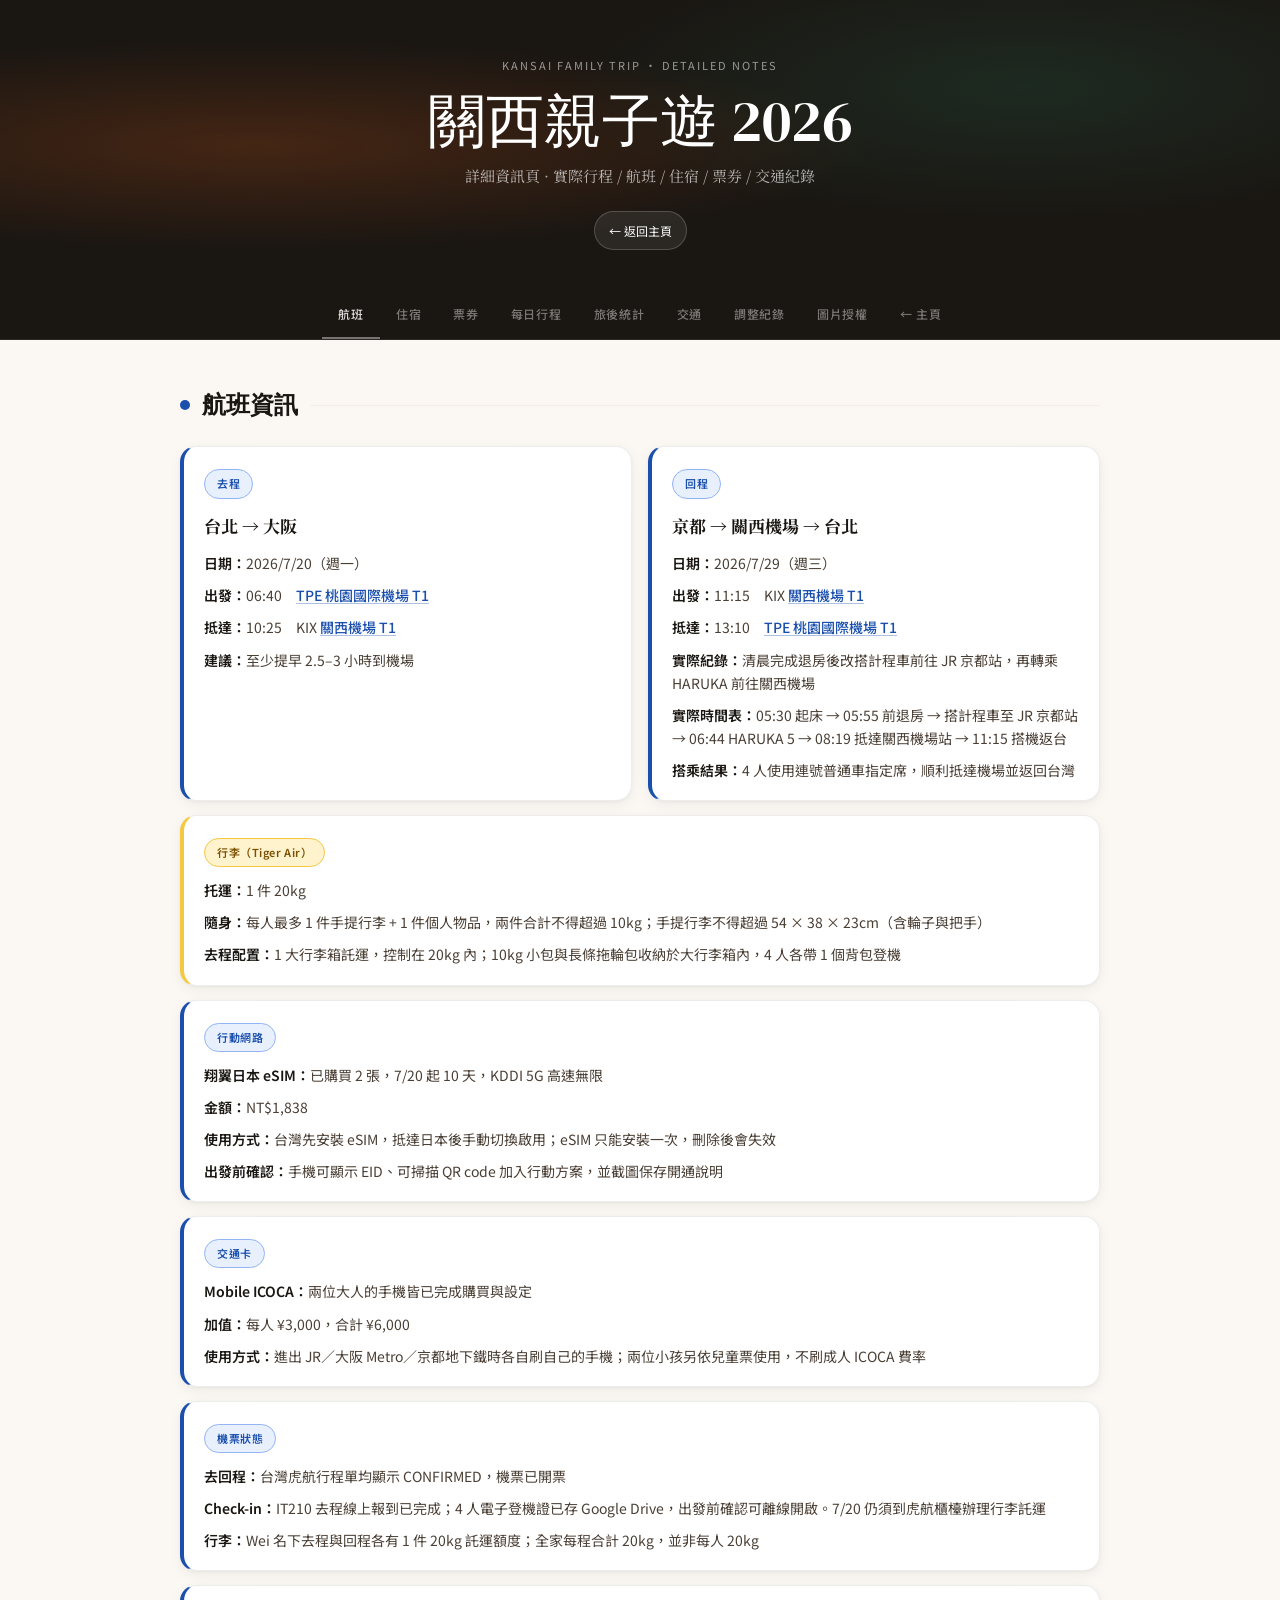
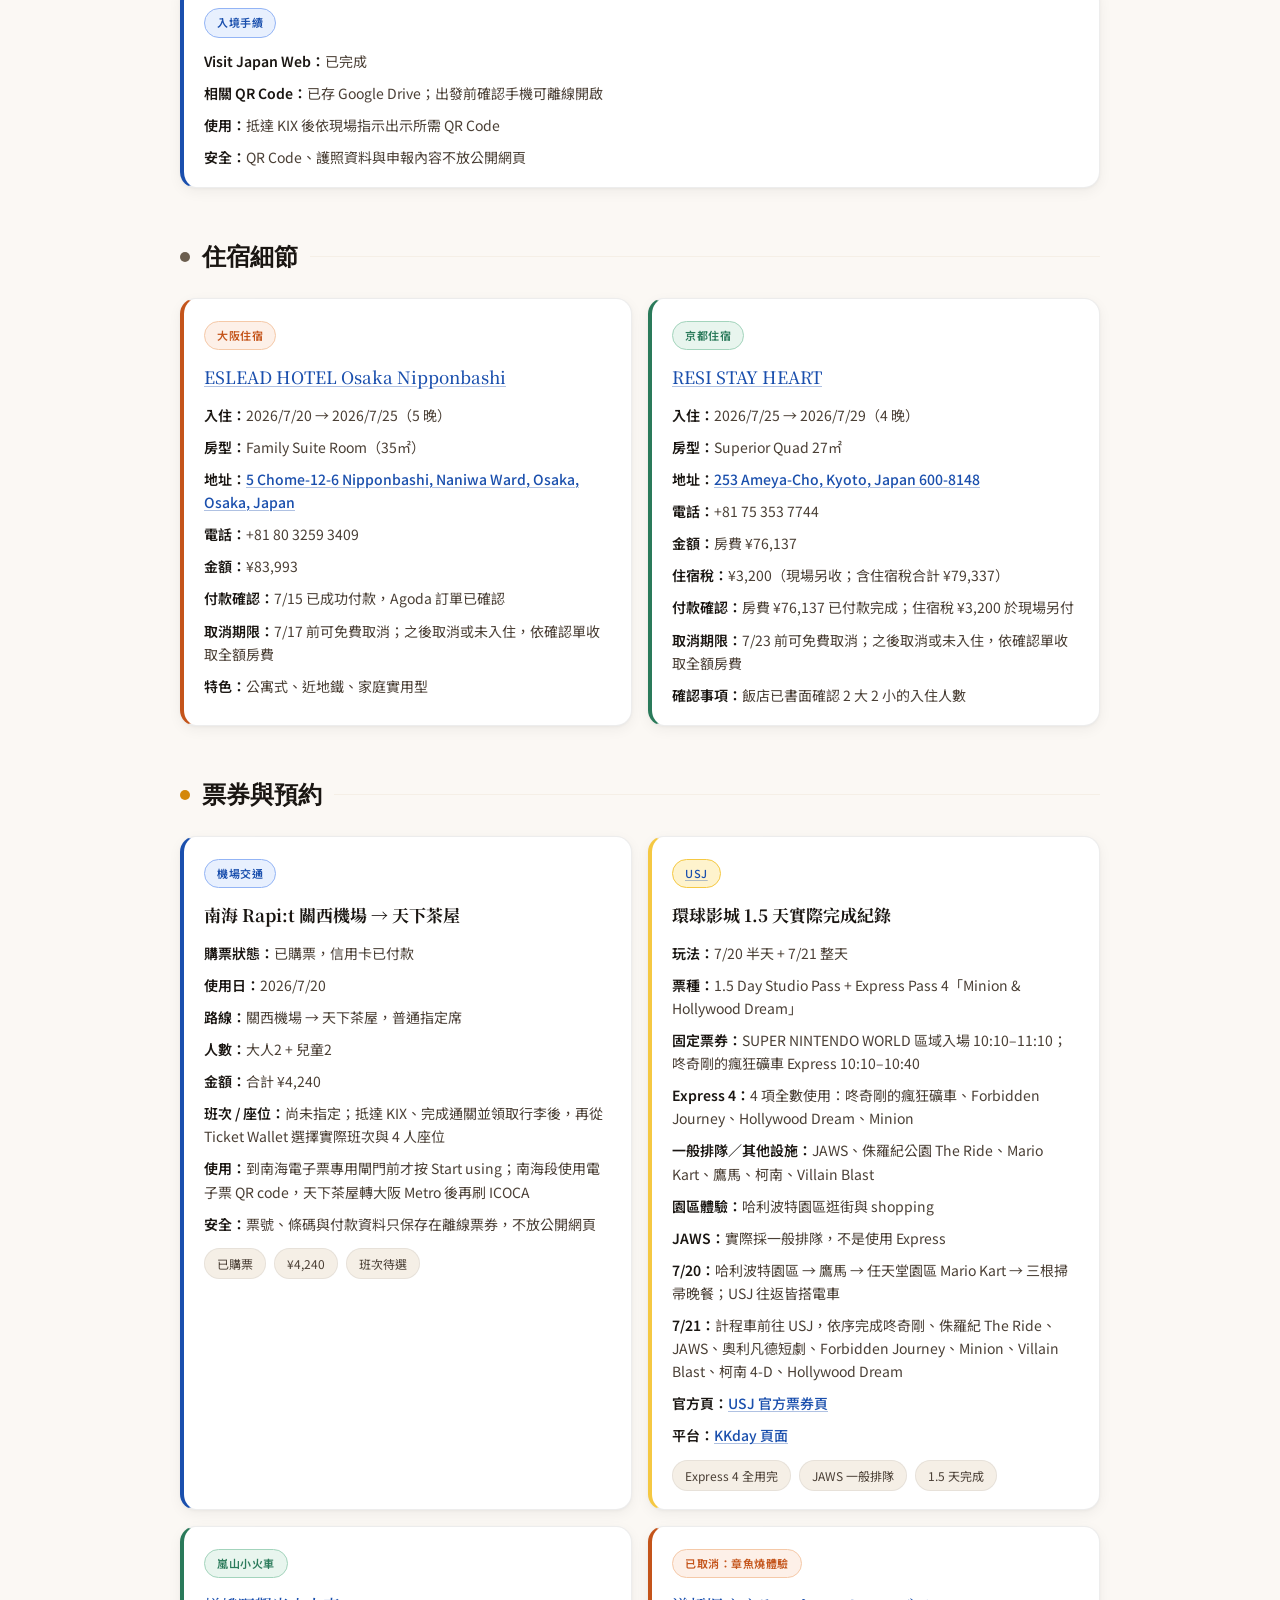
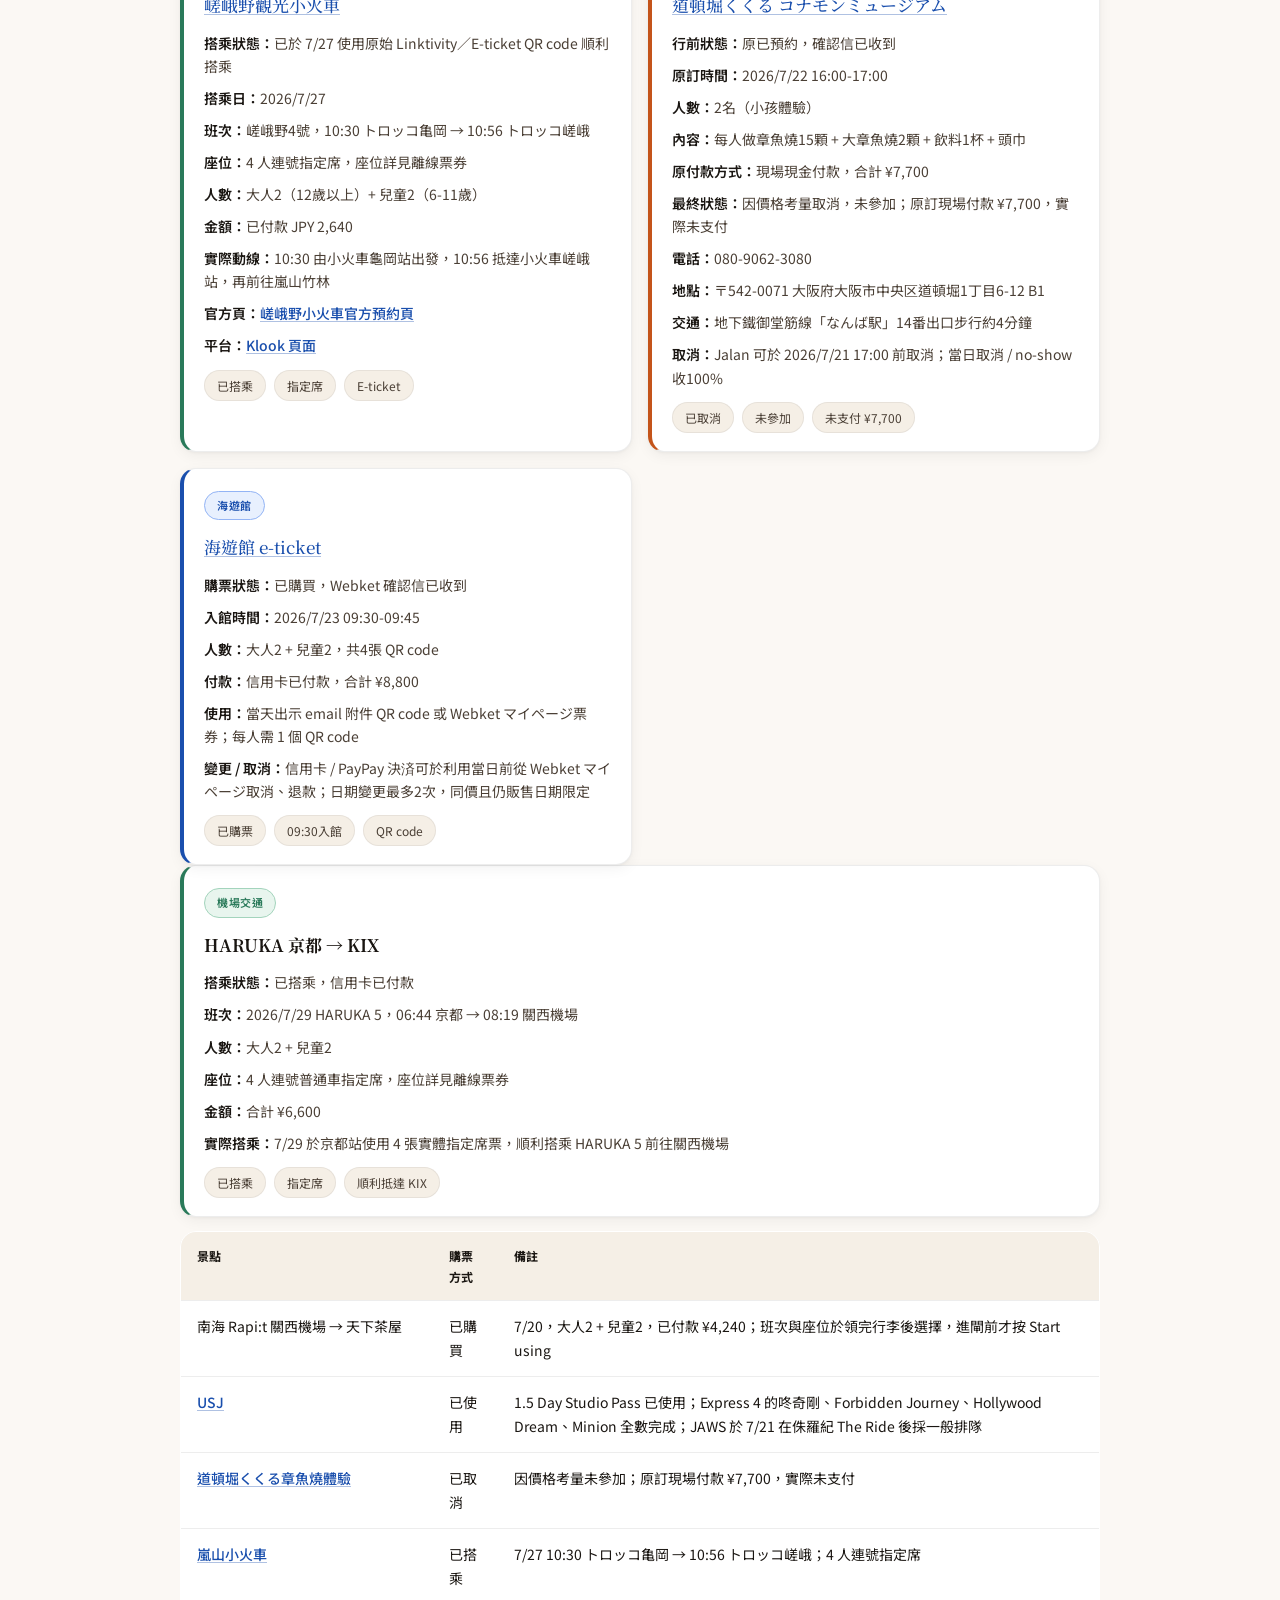
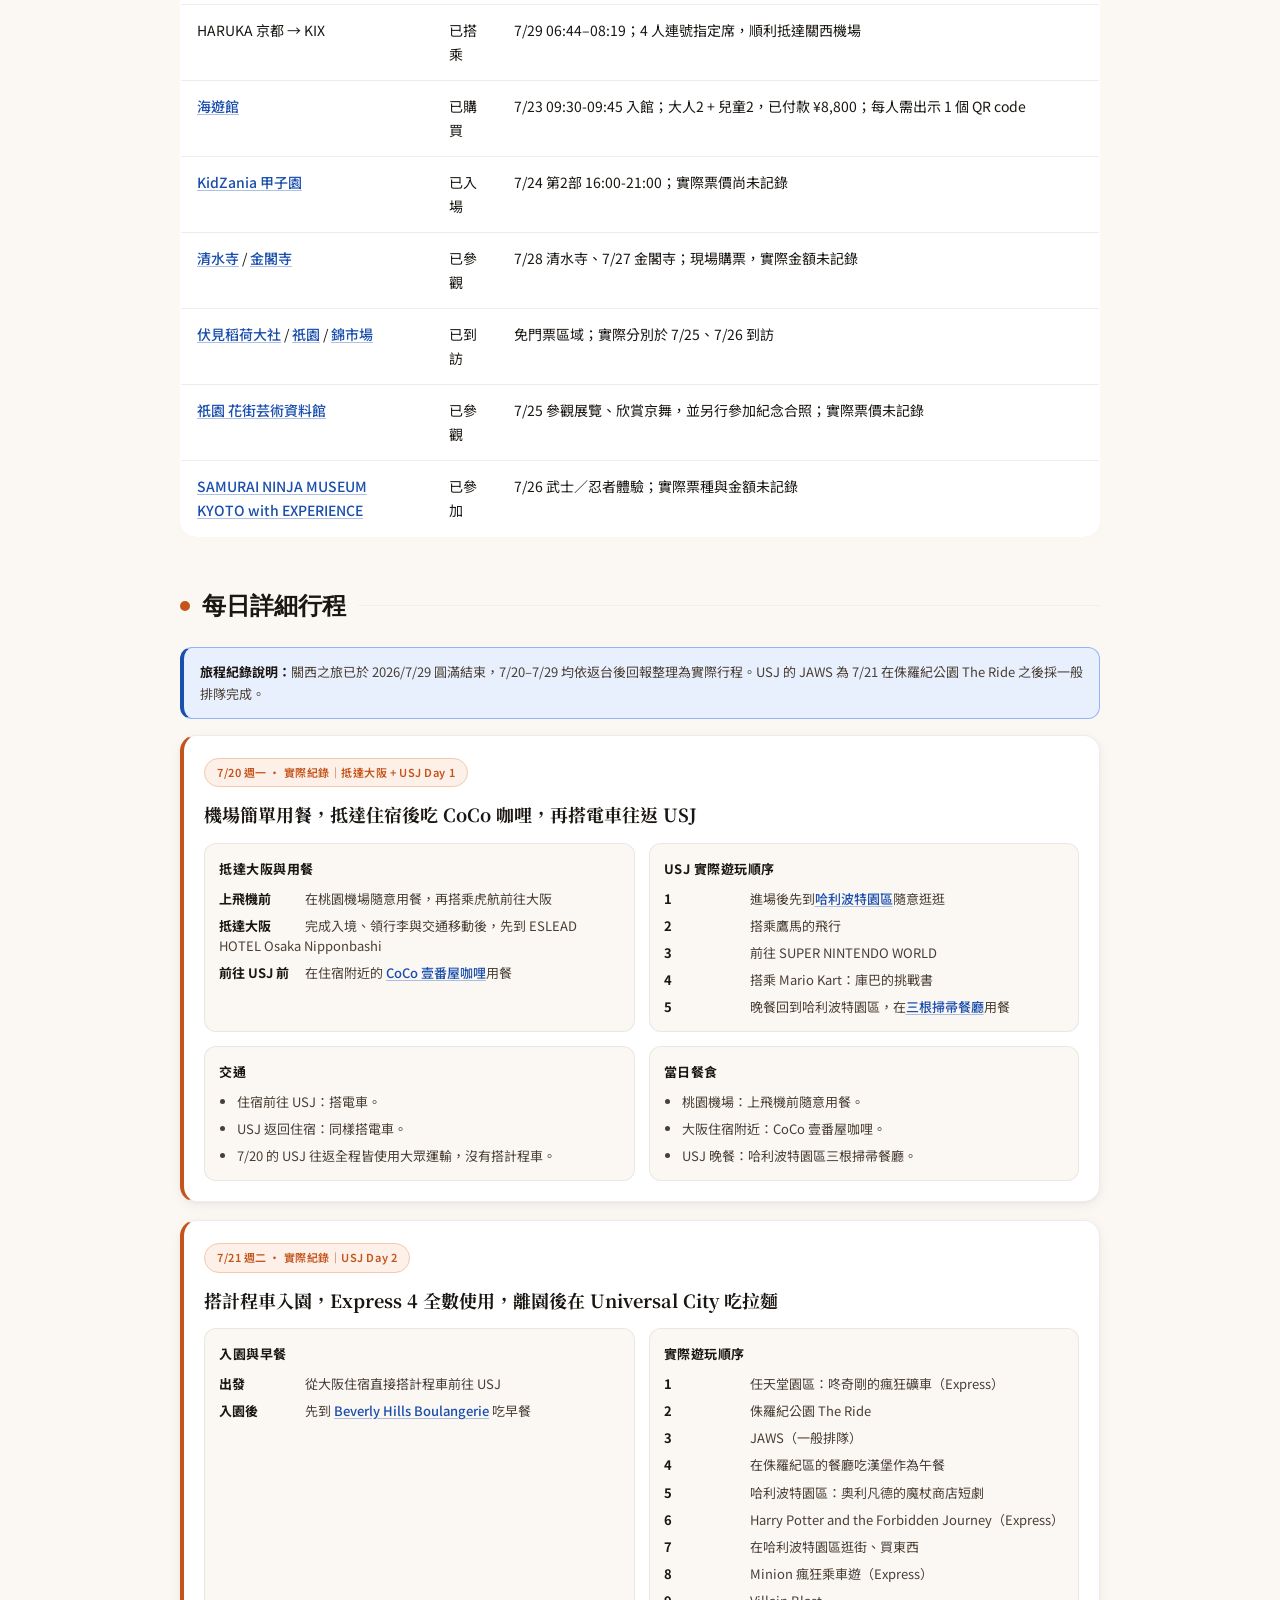
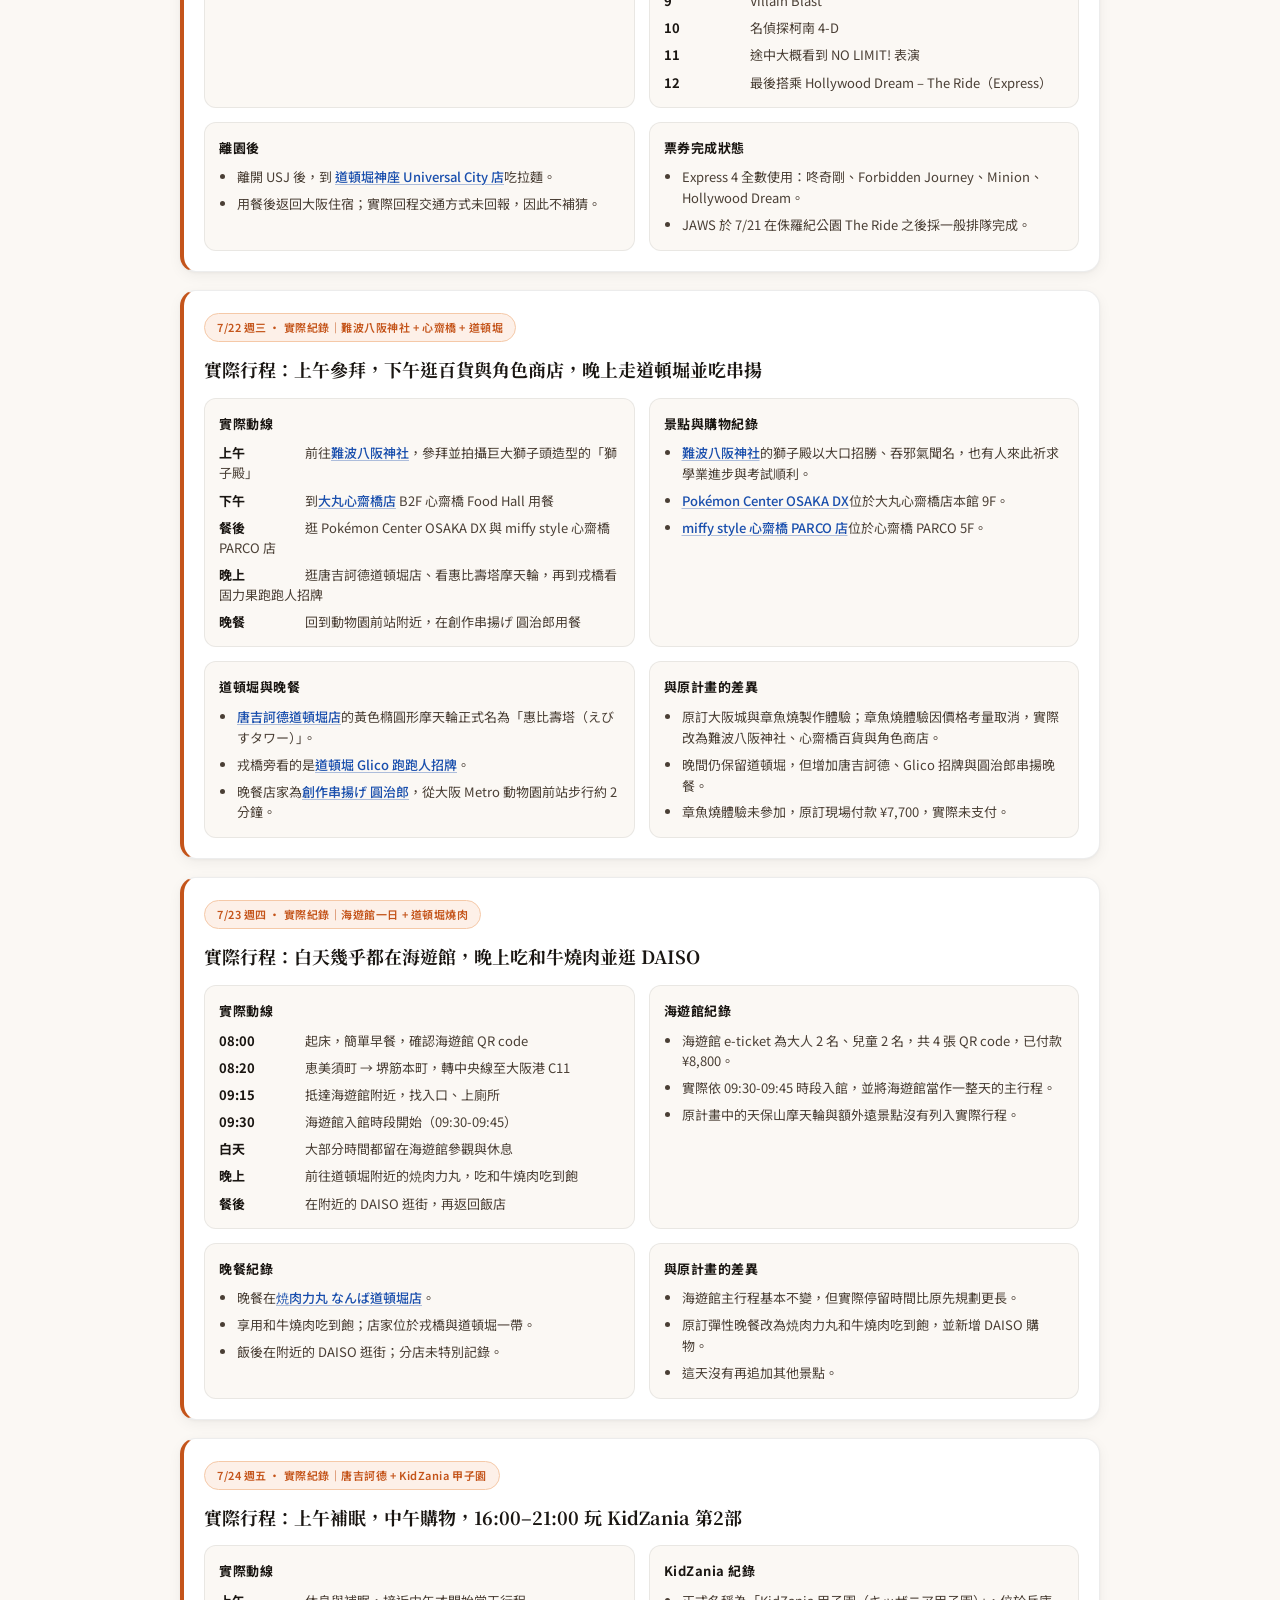
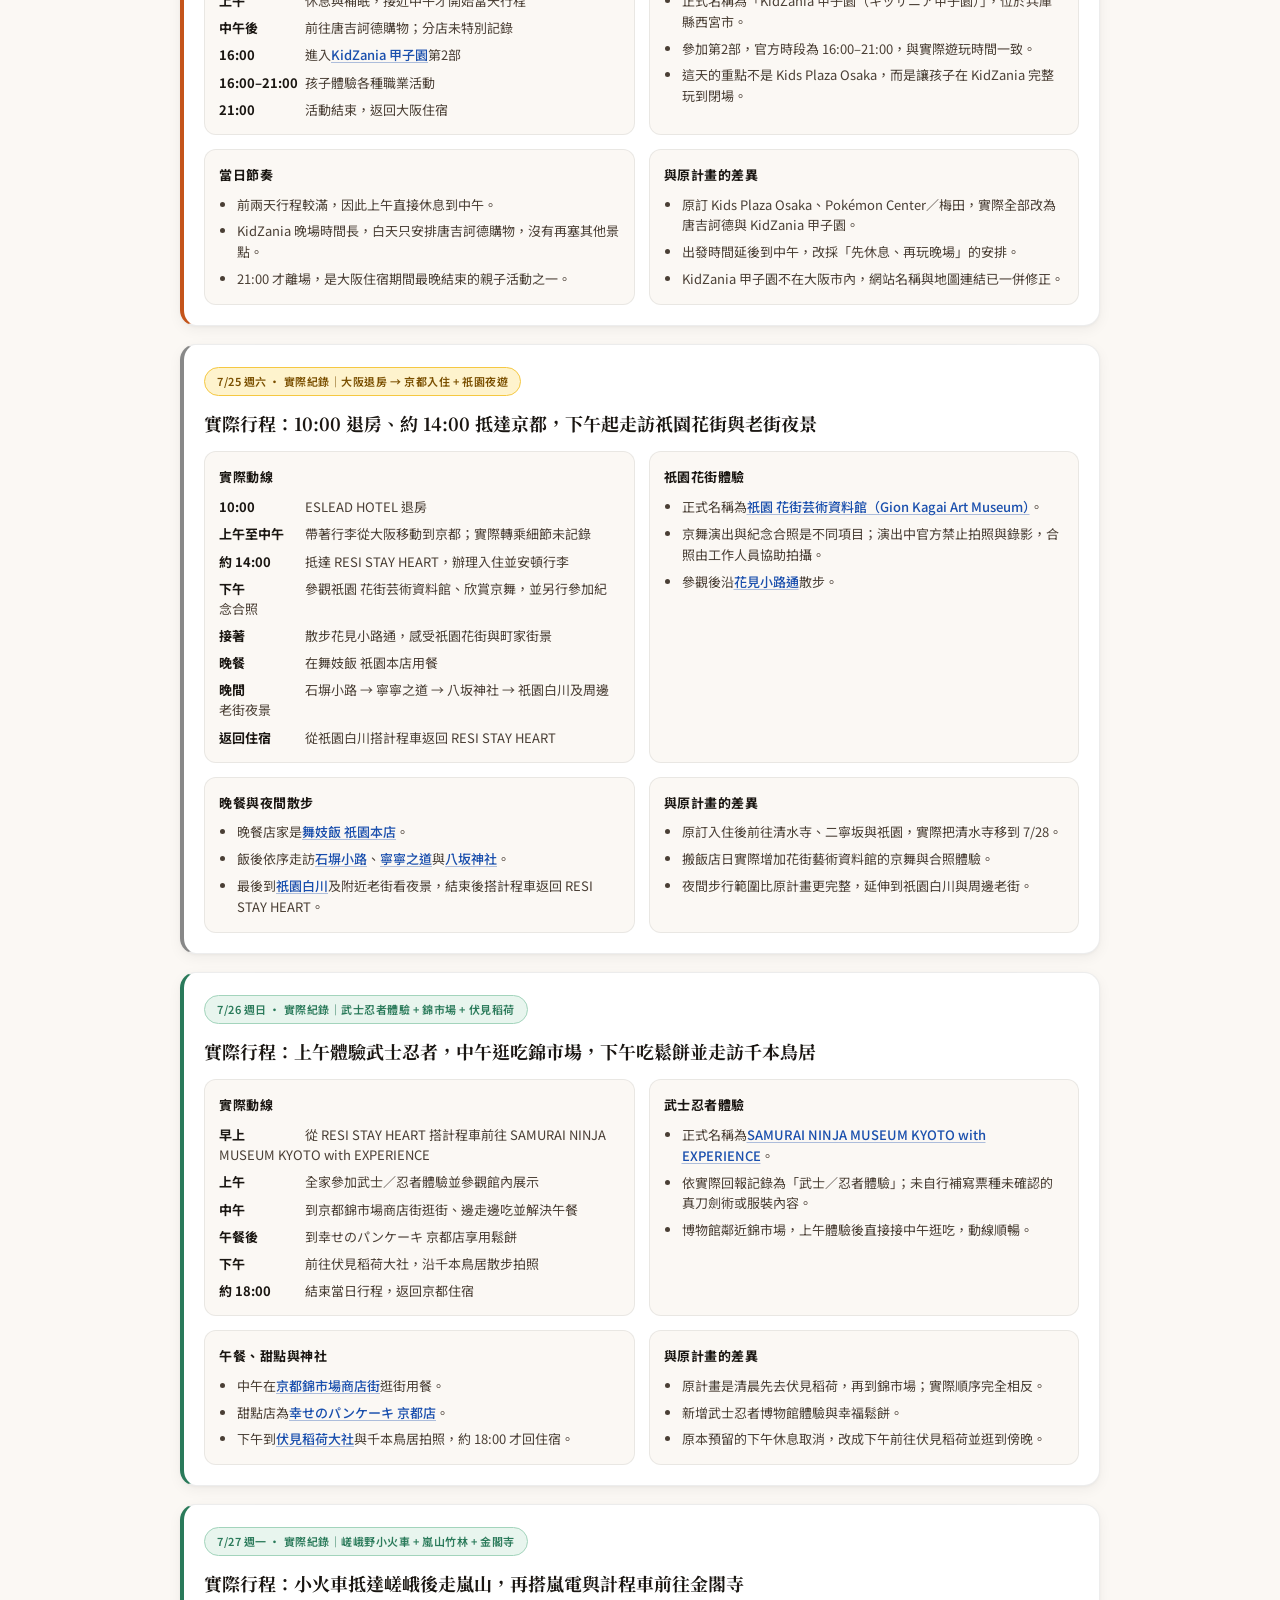
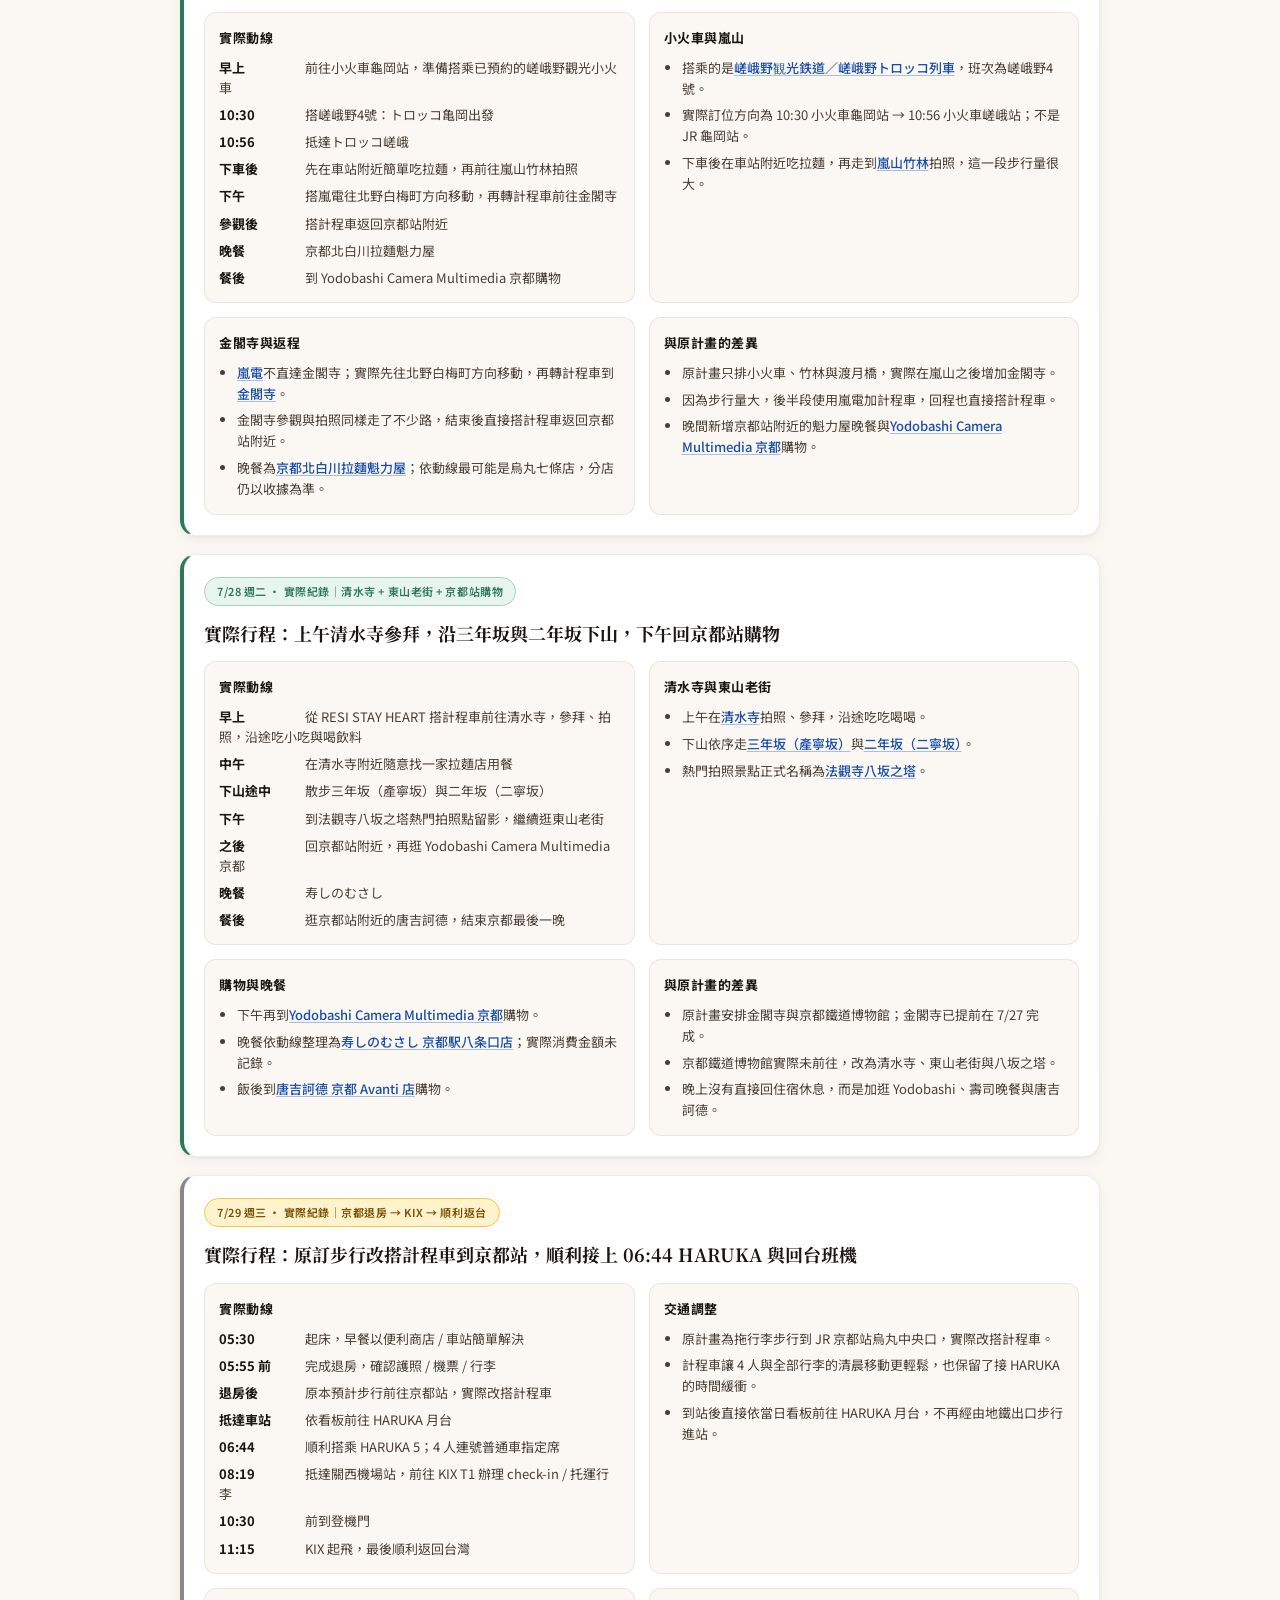
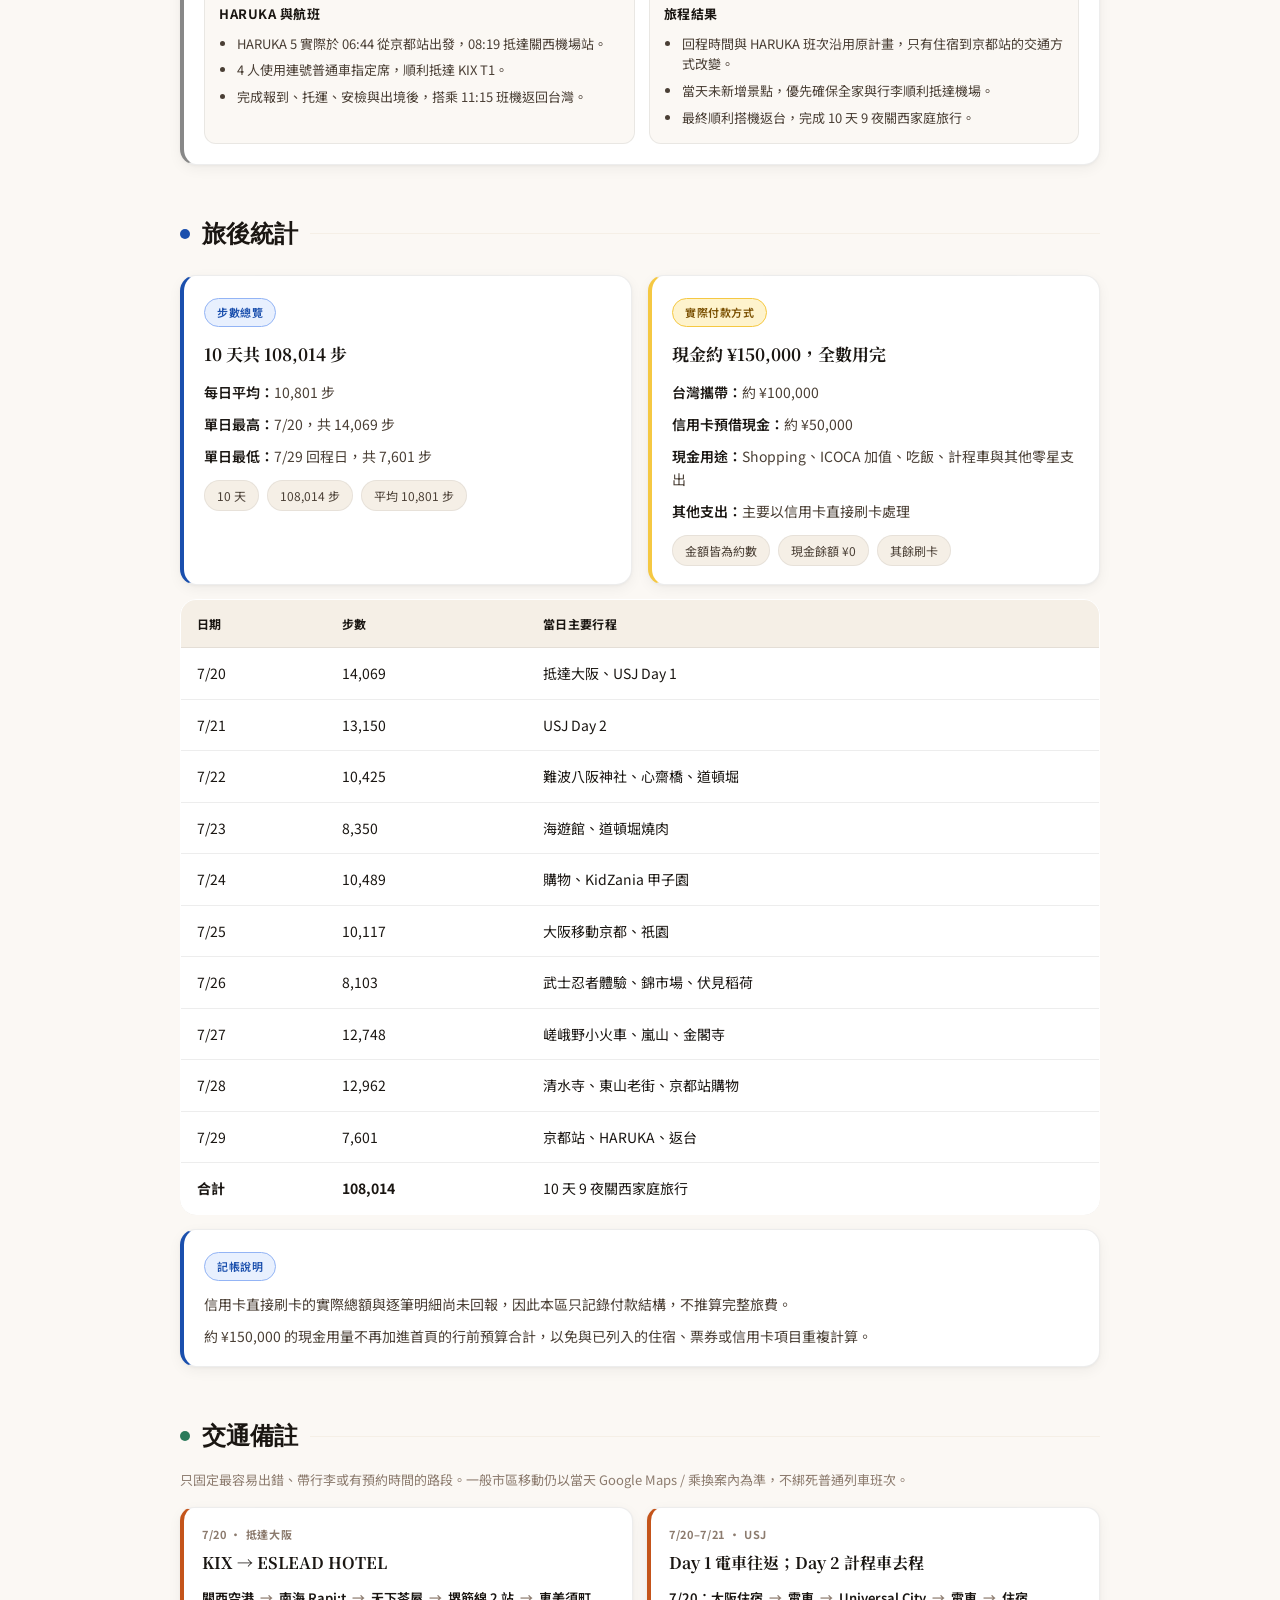
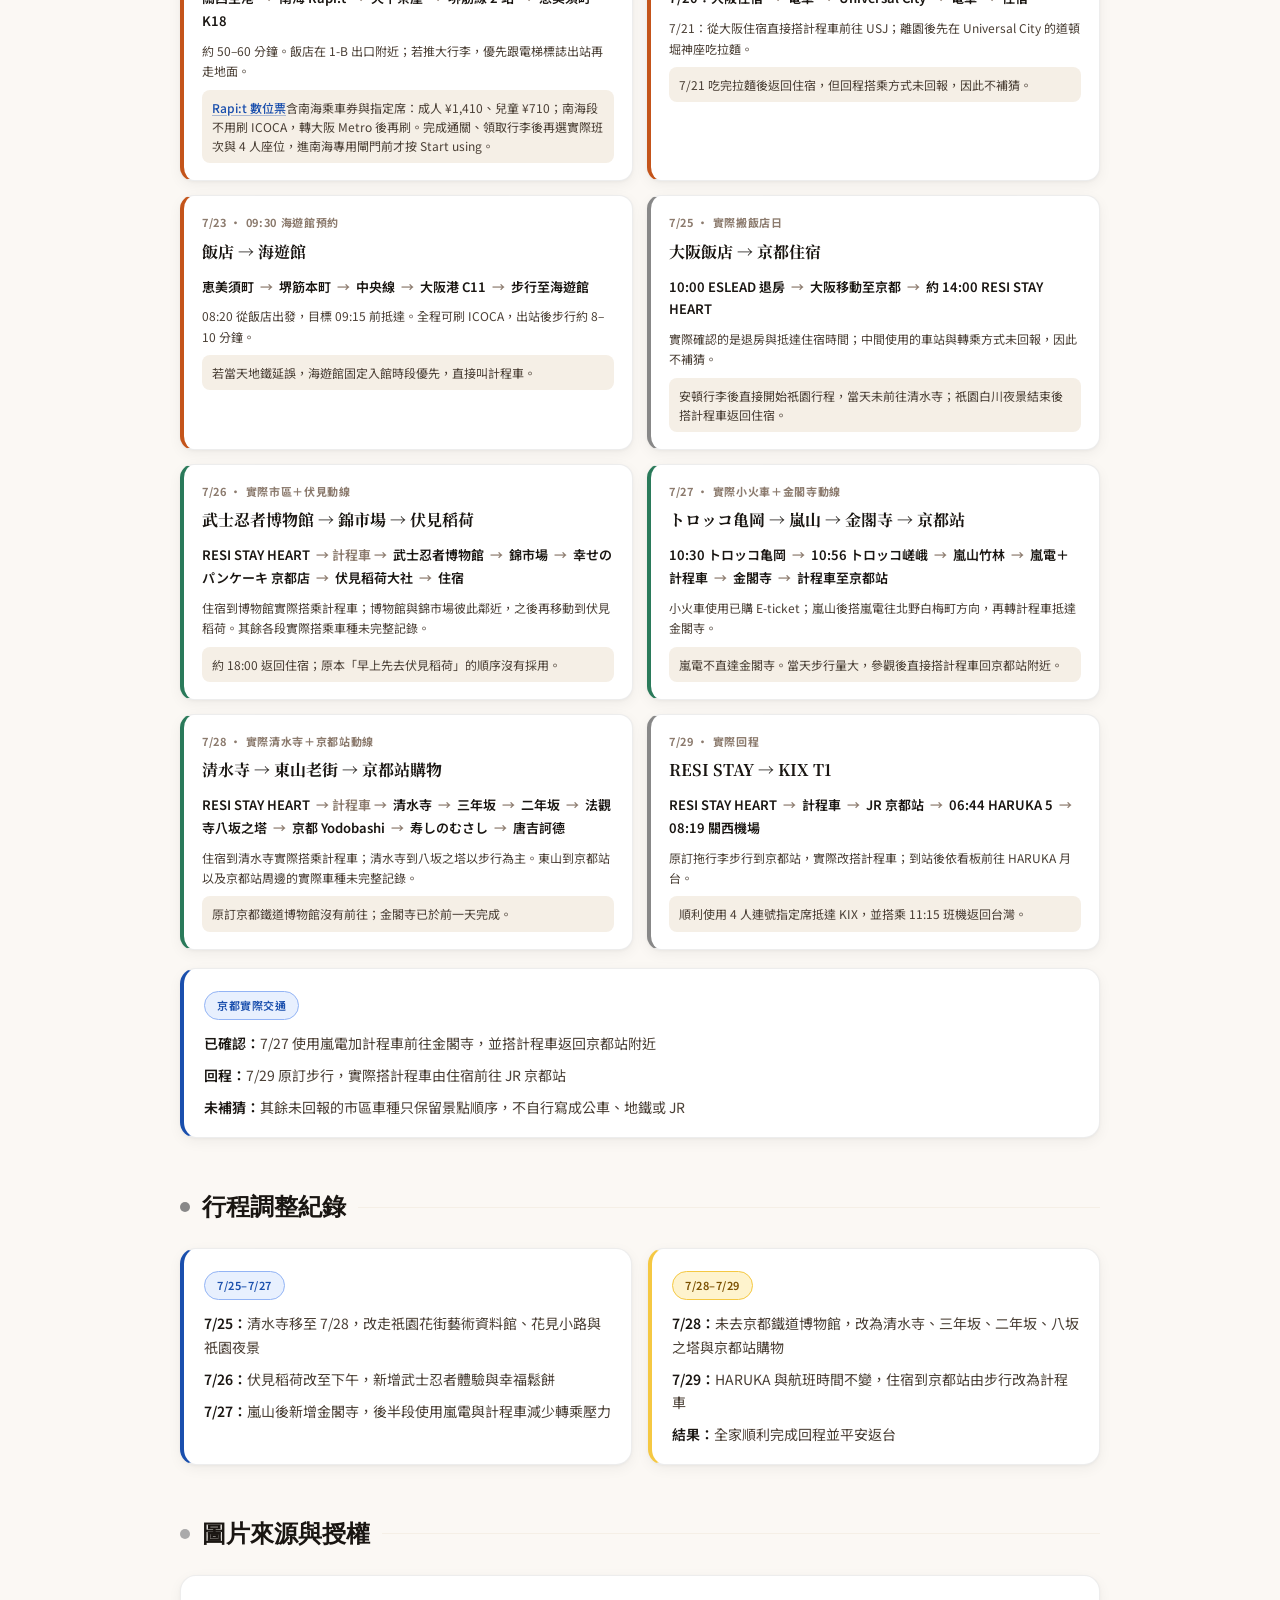
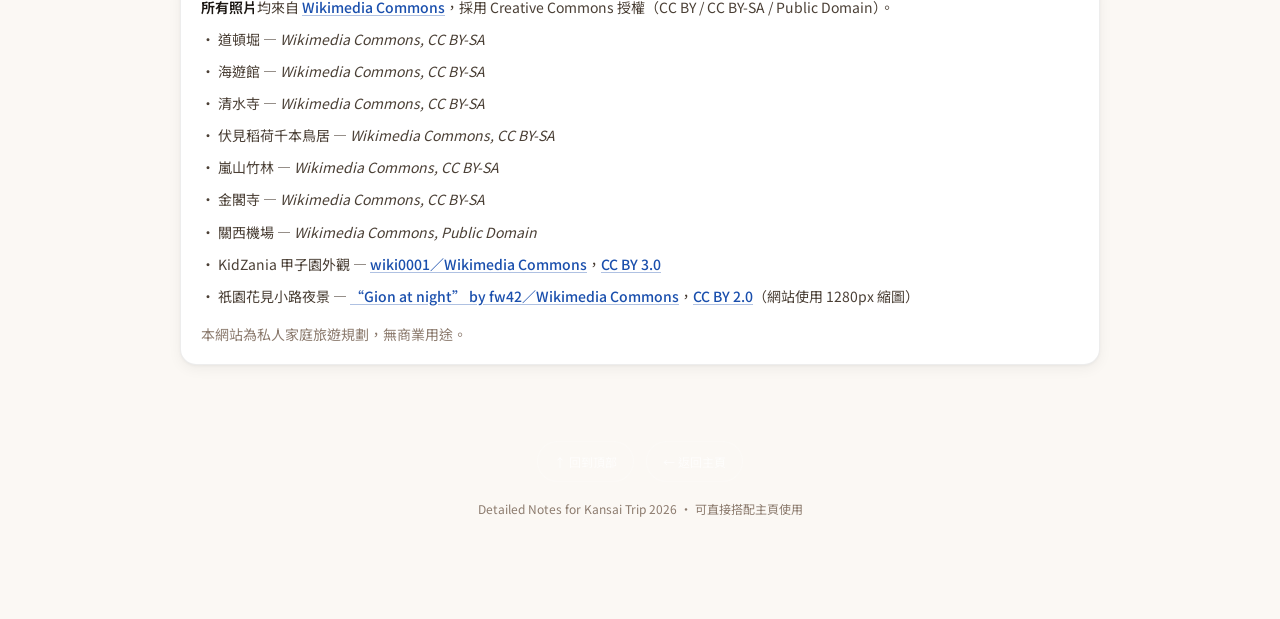
==== commit 821a57aa: "Record actual Kyoto taxi trips" ====
--- a/details.html
+++ b/details.html
@@ -554,6 +554,7 @@
 <div><strong>接著</strong>散步花見小路通，感受祇園花街與町家街景</div>
 <div><strong>晚餐</strong>在舞妓飯 祇園本店用餐</div>
 <div><strong>晚間</strong>石塀小路 → 寧寧之道 → 八坂神社 → 祇園白川及周邊老街夜景</div>
+<div><strong>返回住宿</strong>從祇園白川搭計程車返回 RESI STAY HEART</div>
 </div></div>
 <div class="detail-box"><h4>祇園花街體驗</h4><ul>
 <li>正式名稱為<a class="map-link" href="https://gion-museum.com/" target="_blank" rel="noopener">祇園 花街芸術資料館（Gion Kagai Art Museum）</a>。</li>
@@ -563,7 +564,7 @@
 <div class="detail-box"><h4>晚餐與夜間散步</h4><ul>
 <li>晚餐店家是<a class="map-link" href="https://maikohan-kyoto.com/gion/" target="_blank" rel="noopener">舞妓飯 祇園本店</a>。</li>
 <li>飯後依序走訪<a class="map-link" href="https://www.google.com/maps/search/?api=1&query=Ishibei-koji+Lane+Kyoto" target="_blank" rel="noopener">石塀小路</a>、<a class="map-link" href="https://www.google.com/maps/search/?api=1&query=Nene-no-michi+Kyoto" target="_blank" rel="noopener">寧寧之道</a>與<a class="map-link" href="https://www.google.com/maps/search/?api=1&query=Yasaka+Shrine+Kyoto" target="_blank" rel="noopener">八坂神社</a>。</li>
-<li>最後到<a class="map-link" href="https://www.google.com/maps/search/?api=1&query=Gion+Shirakawa+Kyoto" target="_blank" rel="noopener">祇園白川</a>及附近老街看夜景。</li>
+<li>最後到<a class="map-link" href="https://www.google.com/maps/search/?api=1&query=Gion+Shirakawa+Kyoto" target="_blank" rel="noopener">祇園白川</a>及附近老街看夜景，結束後搭計程車返回 RESI STAY HEART。</li>
 </ul></div>
 <div class="detail-box"><h4>與原計畫的差異</h4><ul>
 <li>原訂入住後前往清水寺、二寧坂與祇園，實際把清水寺移到 7/28。</li>
@@ -578,7 +579,7 @@
 <h3>實際行程：上午體驗武士忍者，中午逛吃錦市場，下午吃鬆餅並走訪千本鳥居</h3>
 <div class="day-detail-grid">
 <div class="detail-box"><h4>實際動線</h4><div class="time-list">
-<div><strong>早上</strong>前往 SAMURAI NINJA MUSEUM KYOTO with EXPERIENCE</div>
+<div><strong>早上</strong>從 RESI STAY HEART 搭計程車前往 SAMURAI NINJA MUSEUM KYOTO with EXPERIENCE</div>
 <div><strong>上午</strong>全家參加武士／忍者體驗並參觀館內展示</div>
 <div><strong>中午</strong>到京都錦市場商店街逛街、邊走邊吃並解決午餐</div>
 <div><strong>午餐後</strong>到幸せのパンケーキ 京都店享用鬆餅</div>
@@ -640,7 +641,7 @@
 <h3>實際行程：上午清水寺參拜，沿三年坂與二年坂下山，下午回京都站購物</h3>
 <div class="day-detail-grid">
 <div class="detail-box"><h4>實際動線</h4><div class="time-list">
-<div><strong>早上</strong>前往清水寺參拜、拍照，沿途吃小吃與喝飲料</div>
+<div><strong>早上</strong>從 RESI STAY HEART 搭計程車前往清水寺，參拜、拍照，沿途吃小吃與喝飲料</div>
 <div><strong>中午</strong>在清水寺附近隨意找一家拉麵店用餐</div>
 <div><strong>下山途中</strong>散步三年坂（產寧坂）與二年坂（二寧坂）</div>
 <div><strong>下午</strong>到法觀寺八坂之塔熱門拍照點留影，繼續逛東山老街</div>
@@ -784,13 +785,13 @@
     <h3>大阪飯店 → 京都住宿</h3>
     <div class="route-path">10:00 ESLEAD 退房 <span class="arrow">→</span> 大阪移動至京都 <span class="arrow">→</span> 約 14:00 RESI STAY HEART</div>
     <div class="route-meta">實際確認的是退房與抵達住宿時間；中間使用的車站與轉乘方式未回報，因此不補猜。</div>
-    <div class="route-note">安頓行李後直接開始祇園行程，當天未前往清水寺。</div>
+    <div class="route-note">安頓行李後直接開始祇園行程，當天未前往清水寺；祇園白川夜景結束後搭計程車返回住宿。</div>
   </article>
   <article class="route-card kyoto">
     <div class="route-date">7/26 · 實際市區＋伏見動線</div>
     <h3>武士忍者博物館 → 錦市場 → 伏見稻荷</h3>
-    <div class="route-path">武士忍者博物館 <span class="arrow">→</span> 錦市場 <span class="arrow">→</span> 幸せのパンケーキ 京都店 <span class="arrow">→</span> 伏見稻荷大社 <span class="arrow">→</span> 住宿</div>
-    <div class="route-meta">博物館與錦市場彼此鄰近；之後再移動到伏見稻荷。各段實際搭乘車種未完整記錄。</div>
+    <div class="route-path">RESI STAY HEART <span class="arrow">→ 計程車 →</span> 武士忍者博物館 <span class="arrow">→</span> 錦市場 <span class="arrow">→</span> 幸せのパンケーキ 京都店 <span class="arrow">→</span> 伏見稻荷大社 <span class="arrow">→</span> 住宿</div>
+    <div class="route-meta">住宿到博物館實際搭乘計程車；博物館與錦市場彼此鄰近，之後再移動到伏見稻荷。其餘各段實際搭乘車種未完整記錄。</div>
     <div class="route-note">約 18:00 返回住宿；原本「早上先去伏見稻荷」的順序沒有採用。</div>
   </article>
   <article class="route-card kyoto">
@@ -803,8 +804,8 @@
   <article class="route-card kyoto">
     <div class="route-date">7/28 · 實際清水寺＋京都站動線</div>
     <h3>清水寺 → 東山老街 → 京都站購物</h3>
-    <div class="route-path">清水寺 <span class="arrow">→</span> 三年坂 <span class="arrow">→</span> 二年坂 <span class="arrow">→</span> 法觀寺八坂之塔 <span class="arrow">→</span> 京都 Yodobashi <span class="arrow">→</span> 寿しのむさし <span class="arrow">→</span> 唐吉訶德</div>
-    <div class="route-meta">清水寺到八坂之塔以步行為主；東山到京都站以及京都站周邊的實際車種未完整記錄。</div>
+    <div class="route-path">RESI STAY HEART <span class="arrow">→ 計程車 →</span> 清水寺 <span class="arrow">→</span> 三年坂 <span class="arrow">→</span> 二年坂 <span class="arrow">→</span> 法觀寺八坂之塔 <span class="arrow">→</span> 京都 Yodobashi <span class="arrow">→</span> 寿しのむさし <span class="arrow">→</span> 唐吉訶德</div>
+    <div class="route-meta">住宿到清水寺實際搭乘計程車；清水寺到八坂之塔以步行為主。東山到京都站以及京都站周邊的實際車種未完整記錄。</div>
     <div class="route-note">原訂京都鐵道博物館沒有前往；金閣寺已於前一天完成。</div>
   </article>
   <article class="route-card travel">
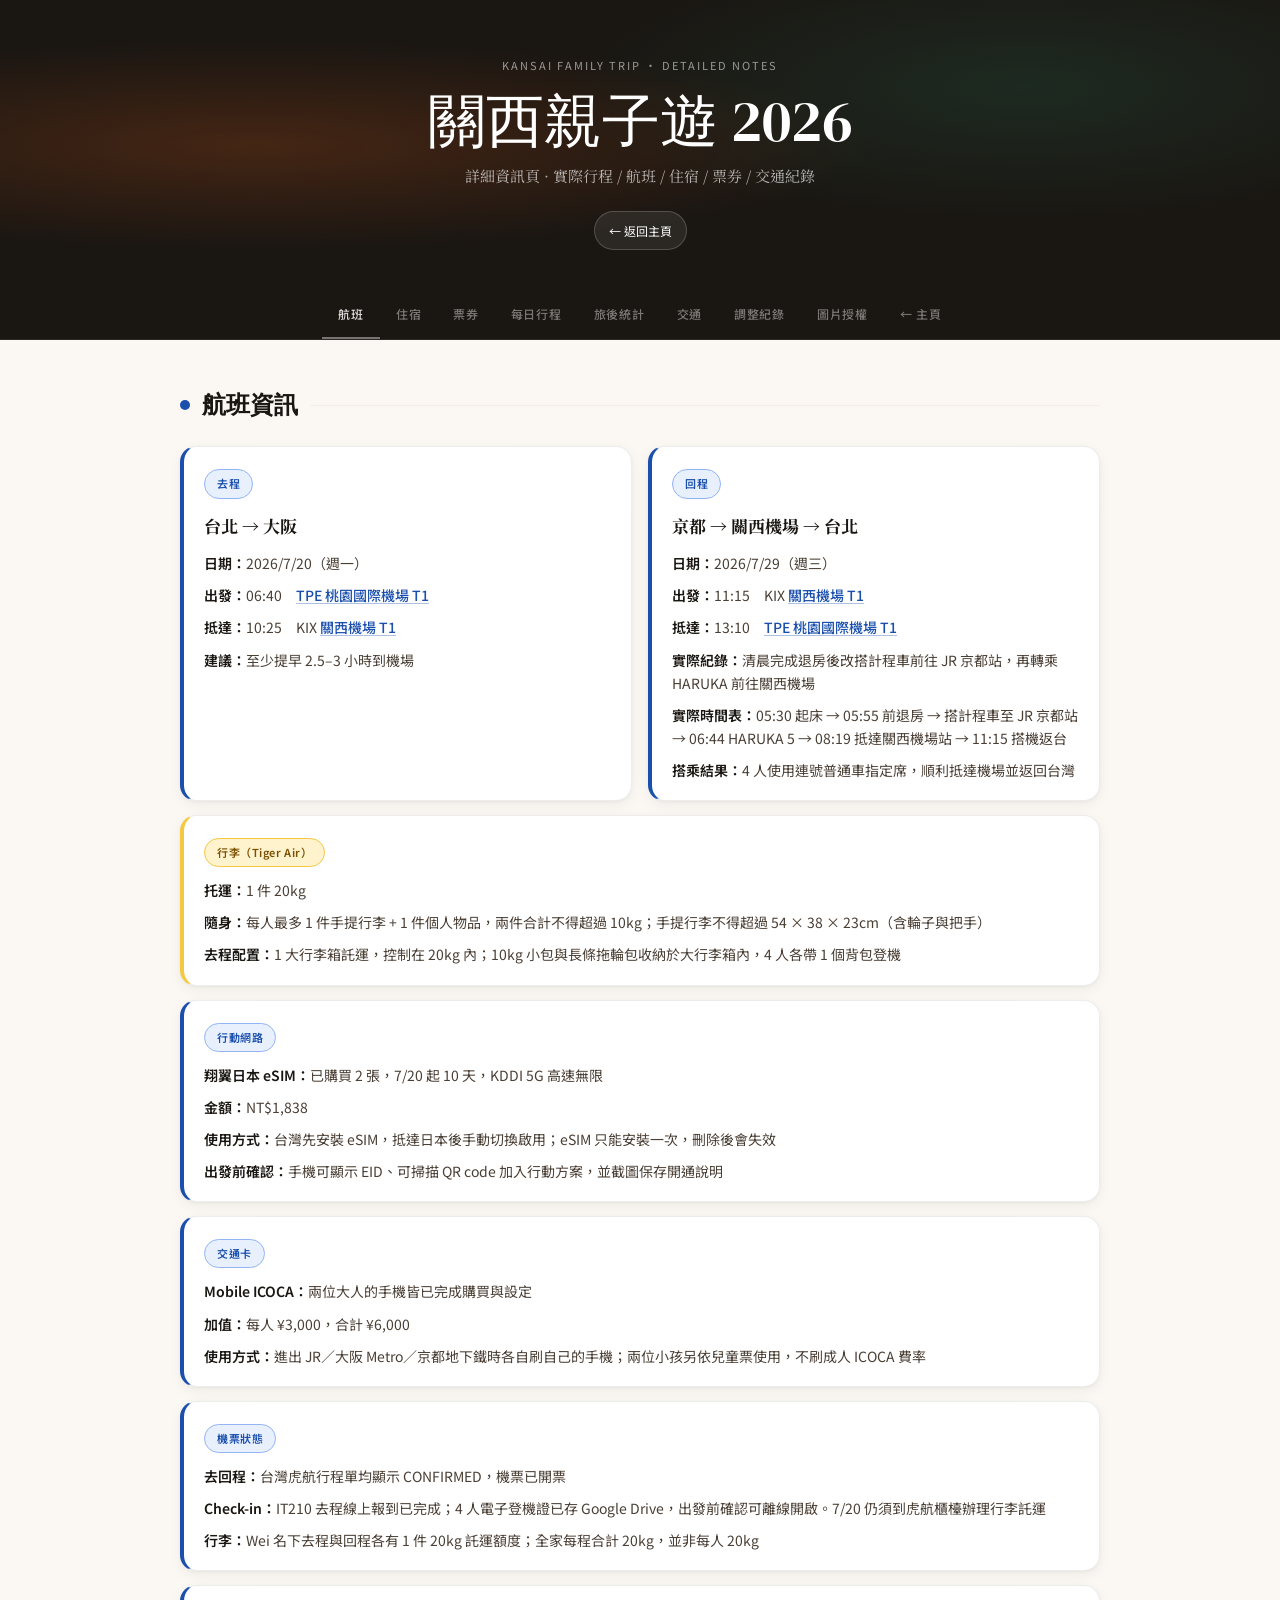
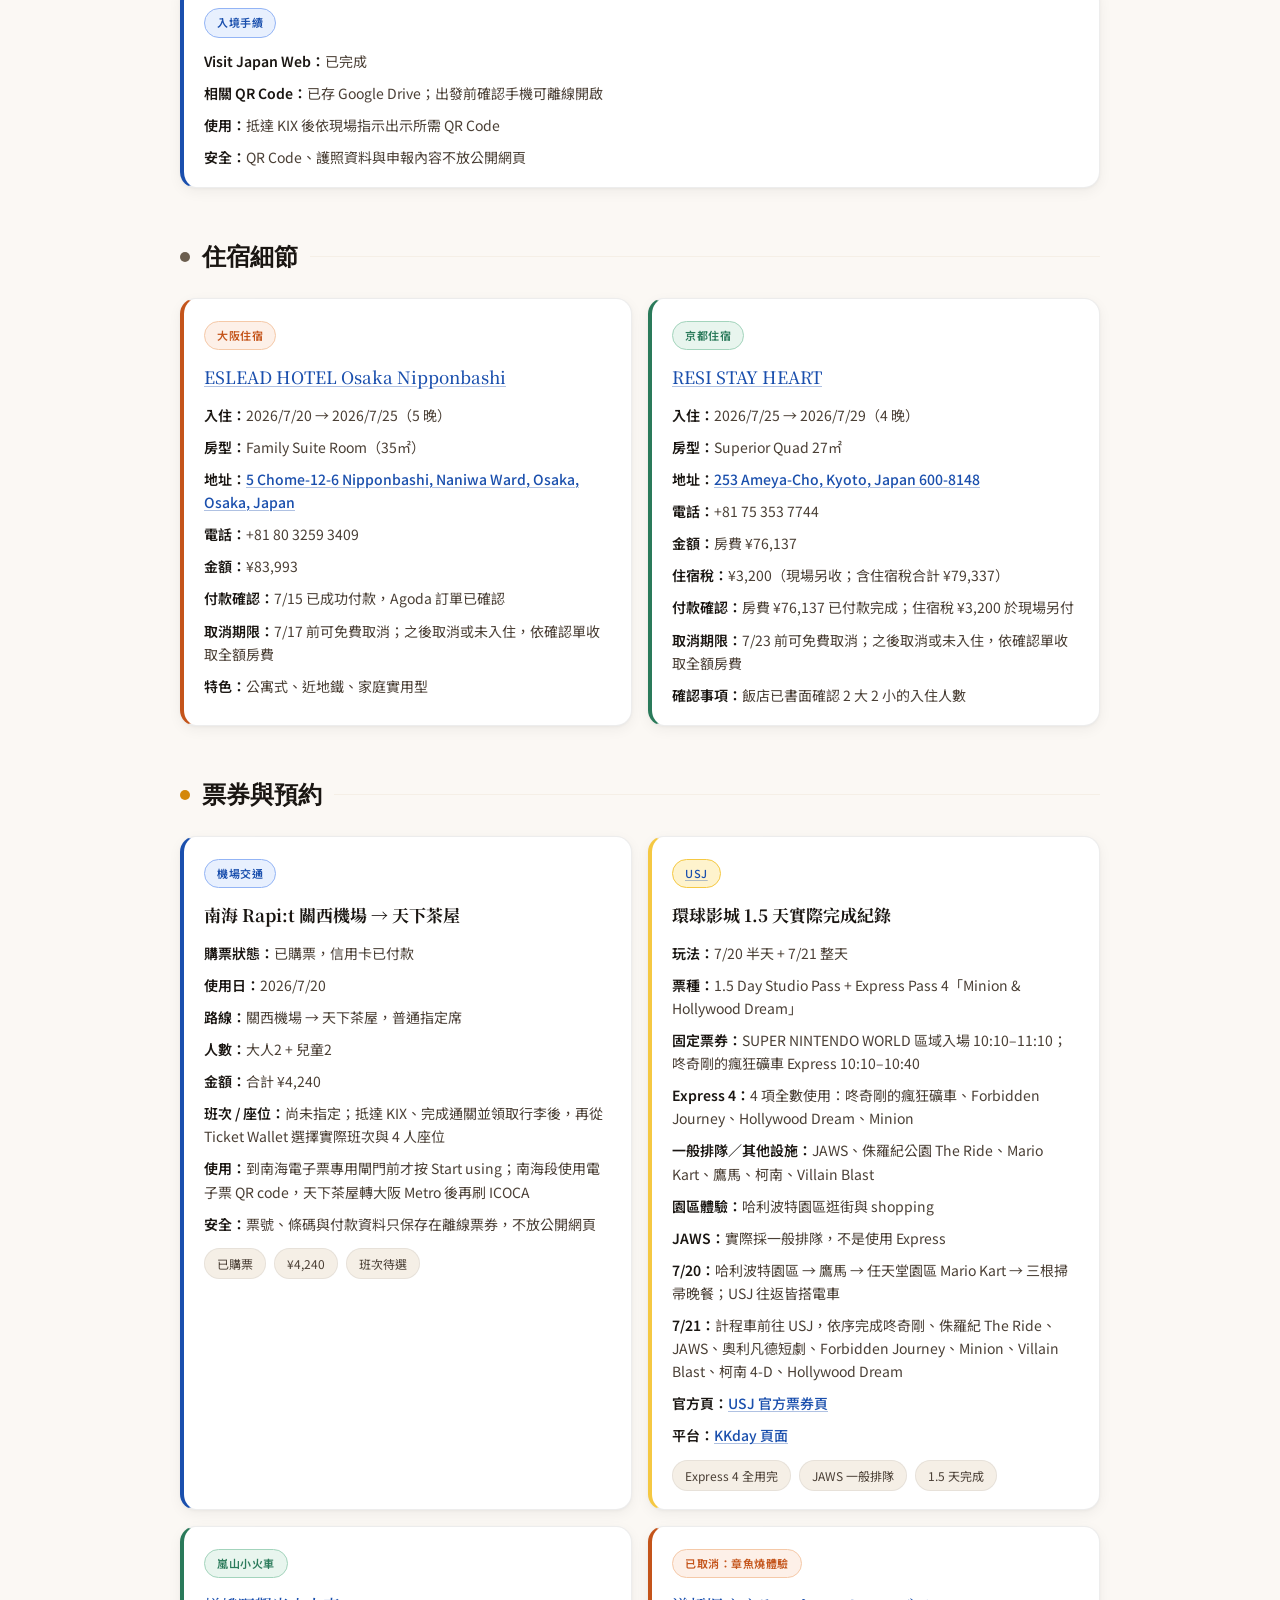
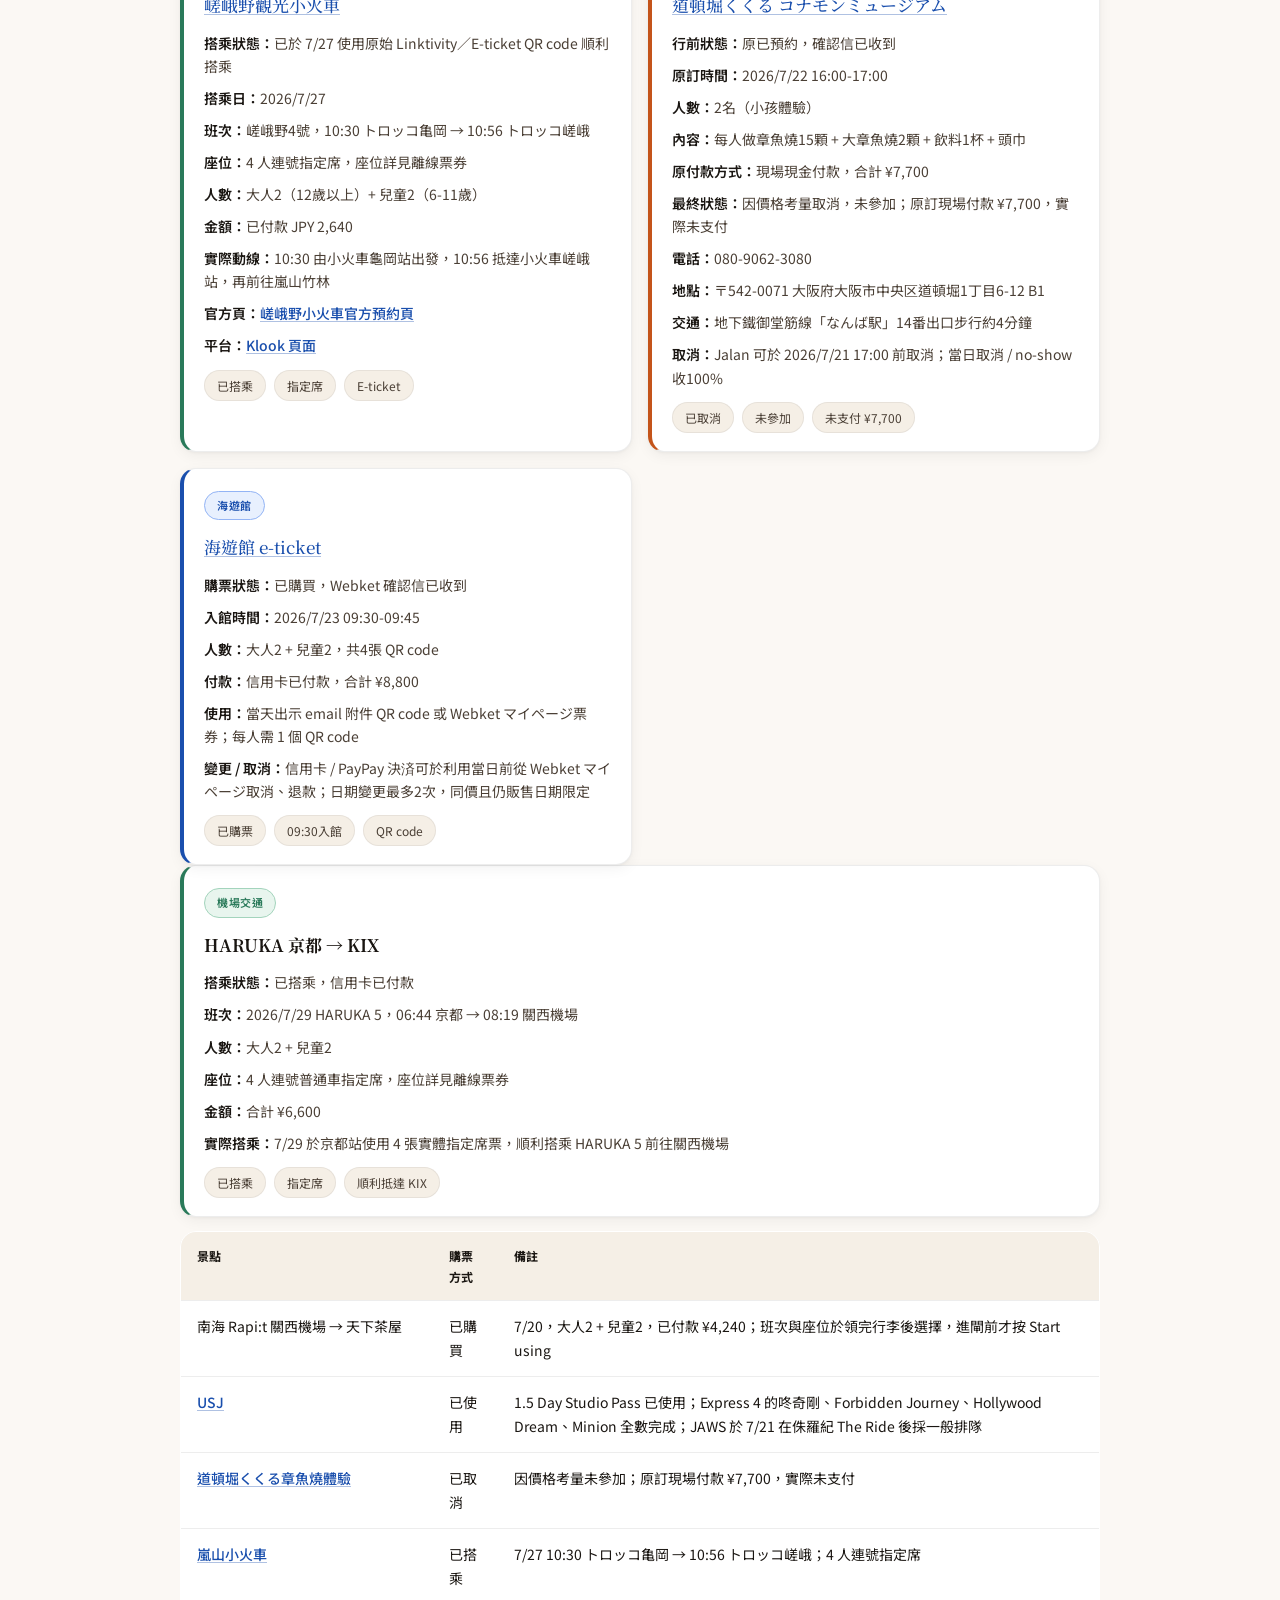
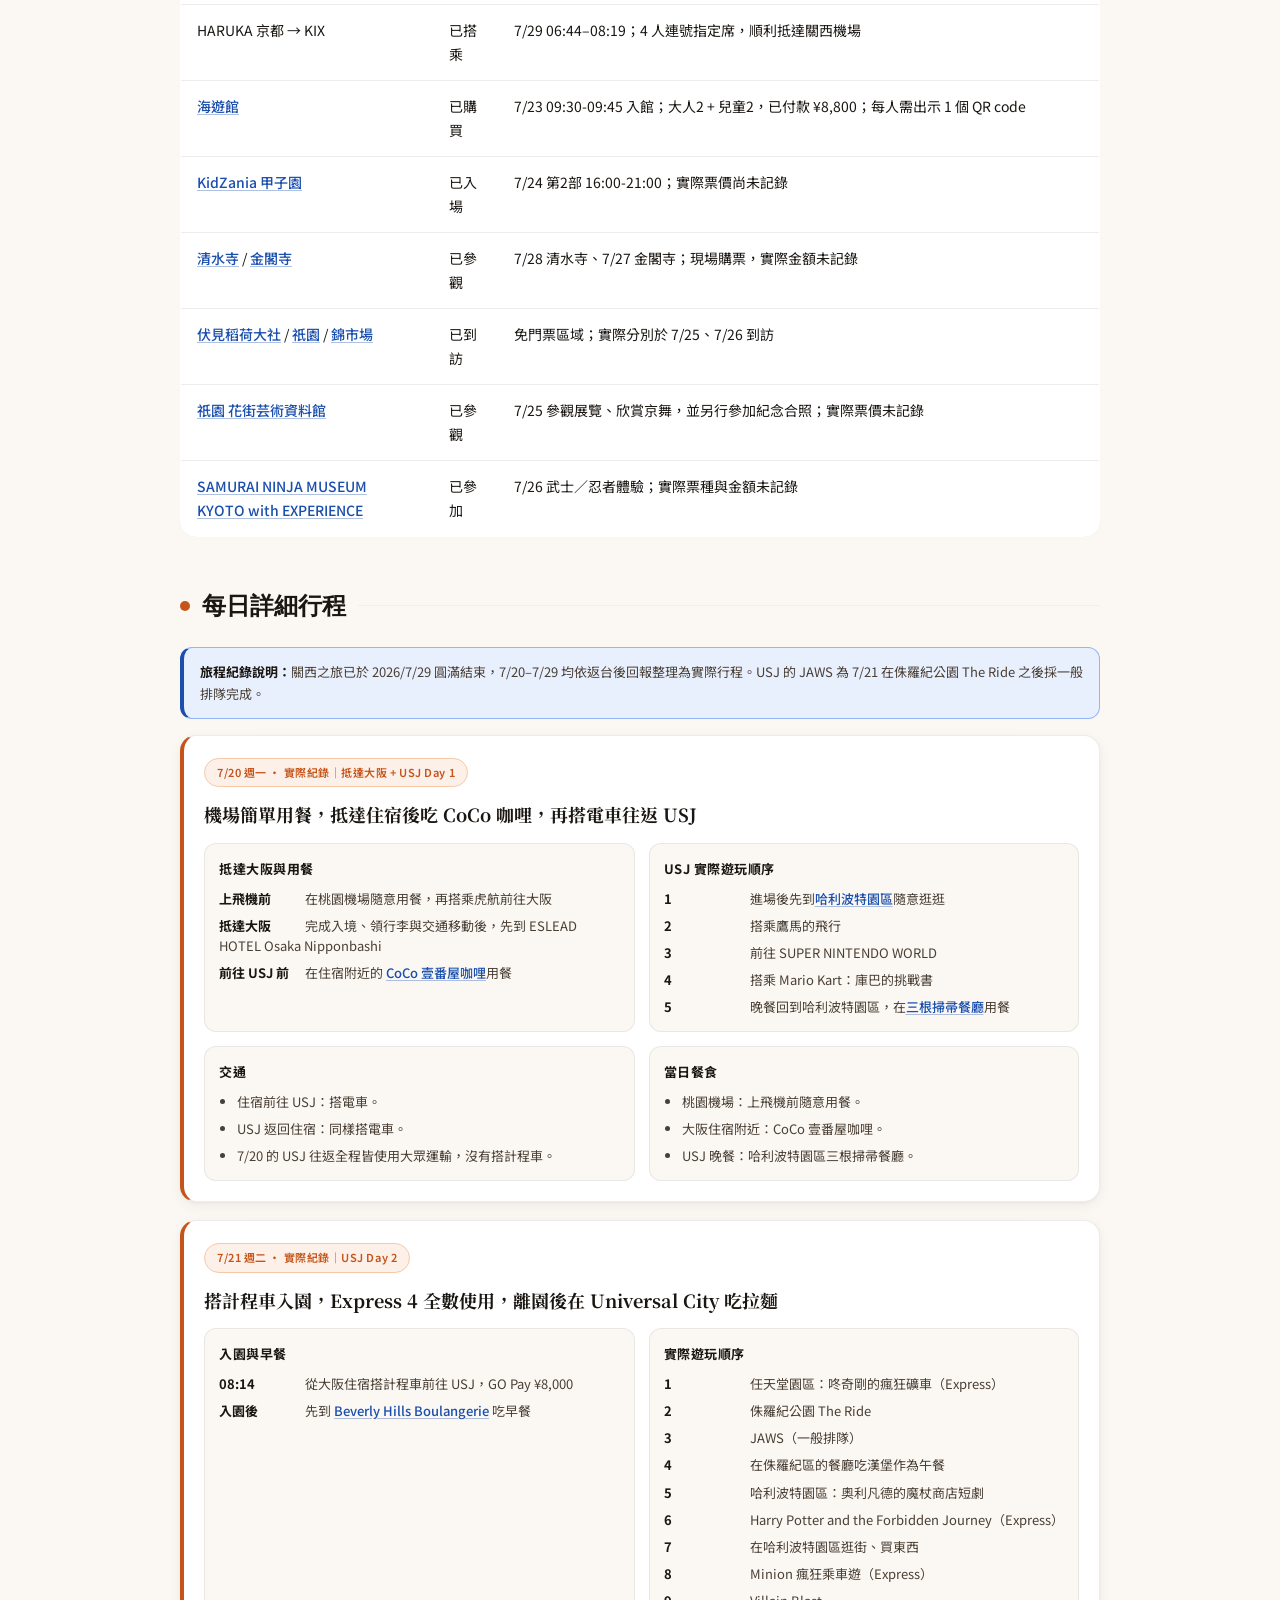
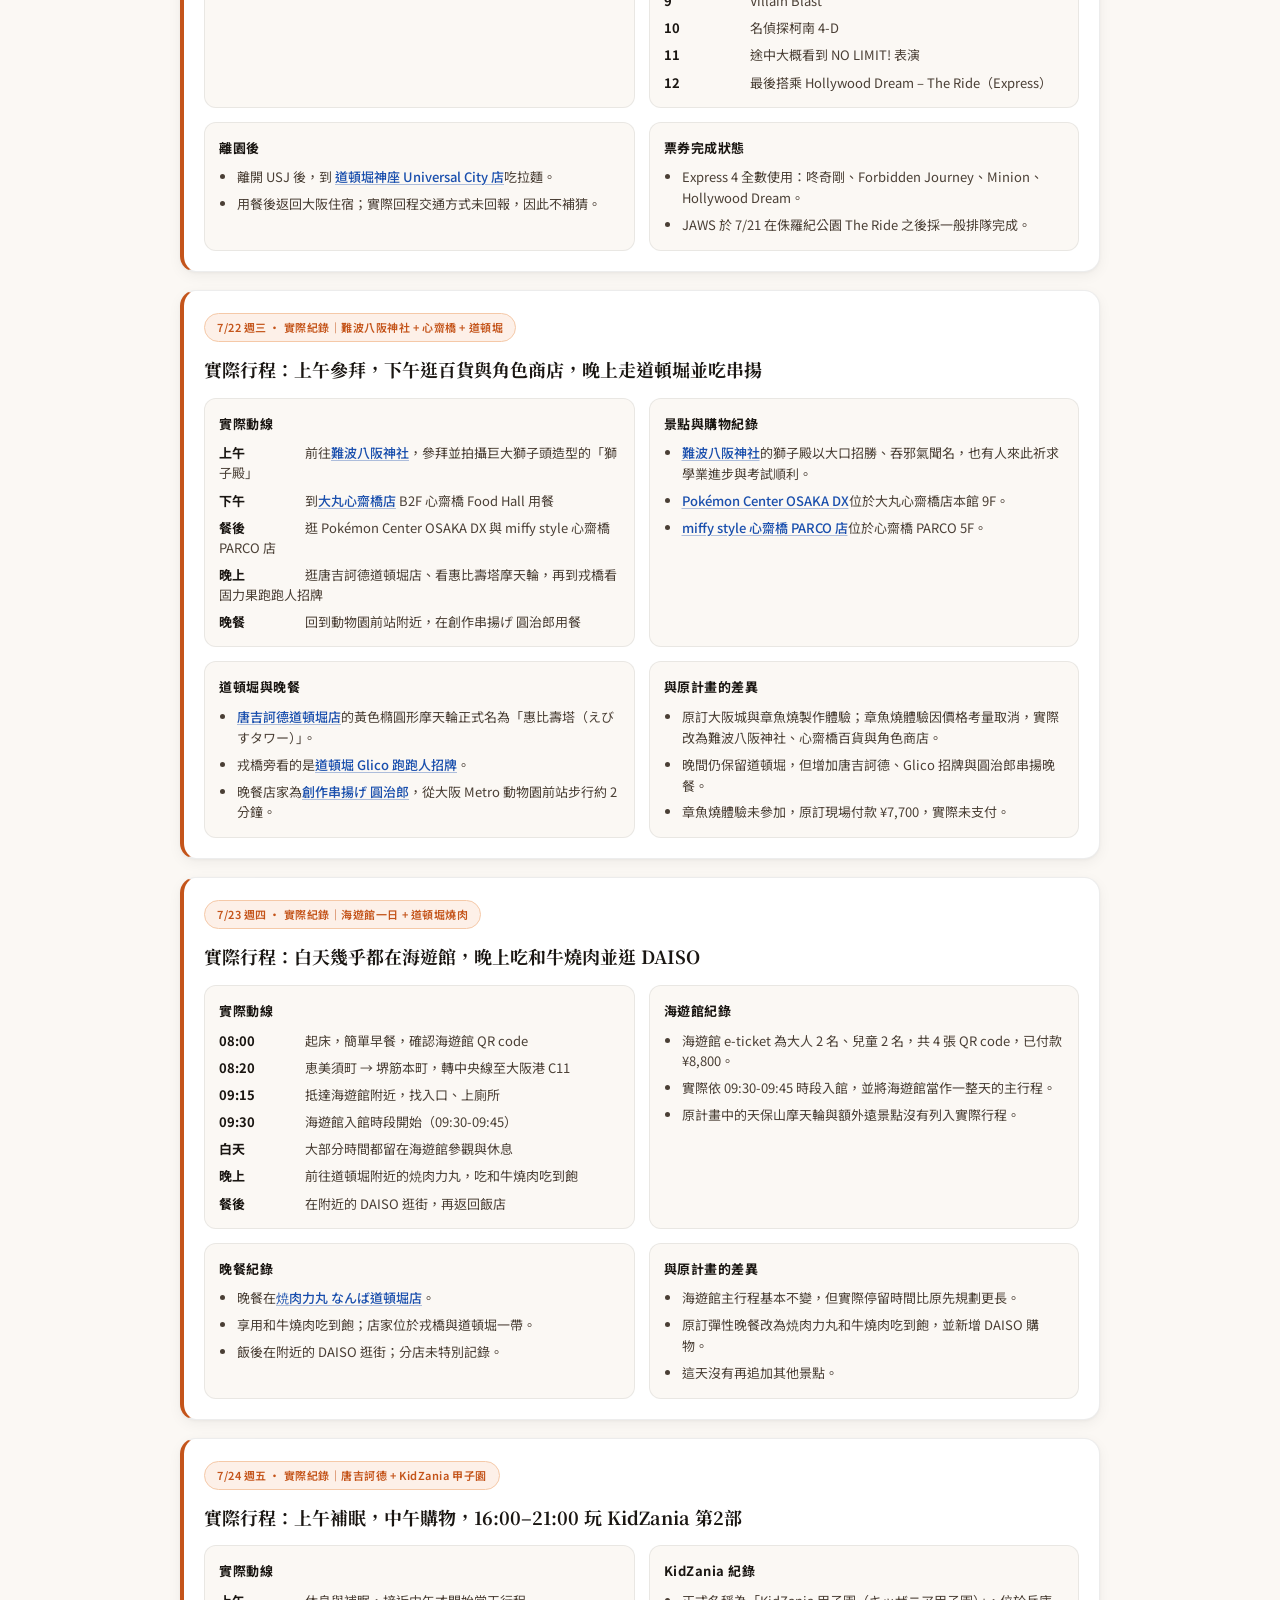
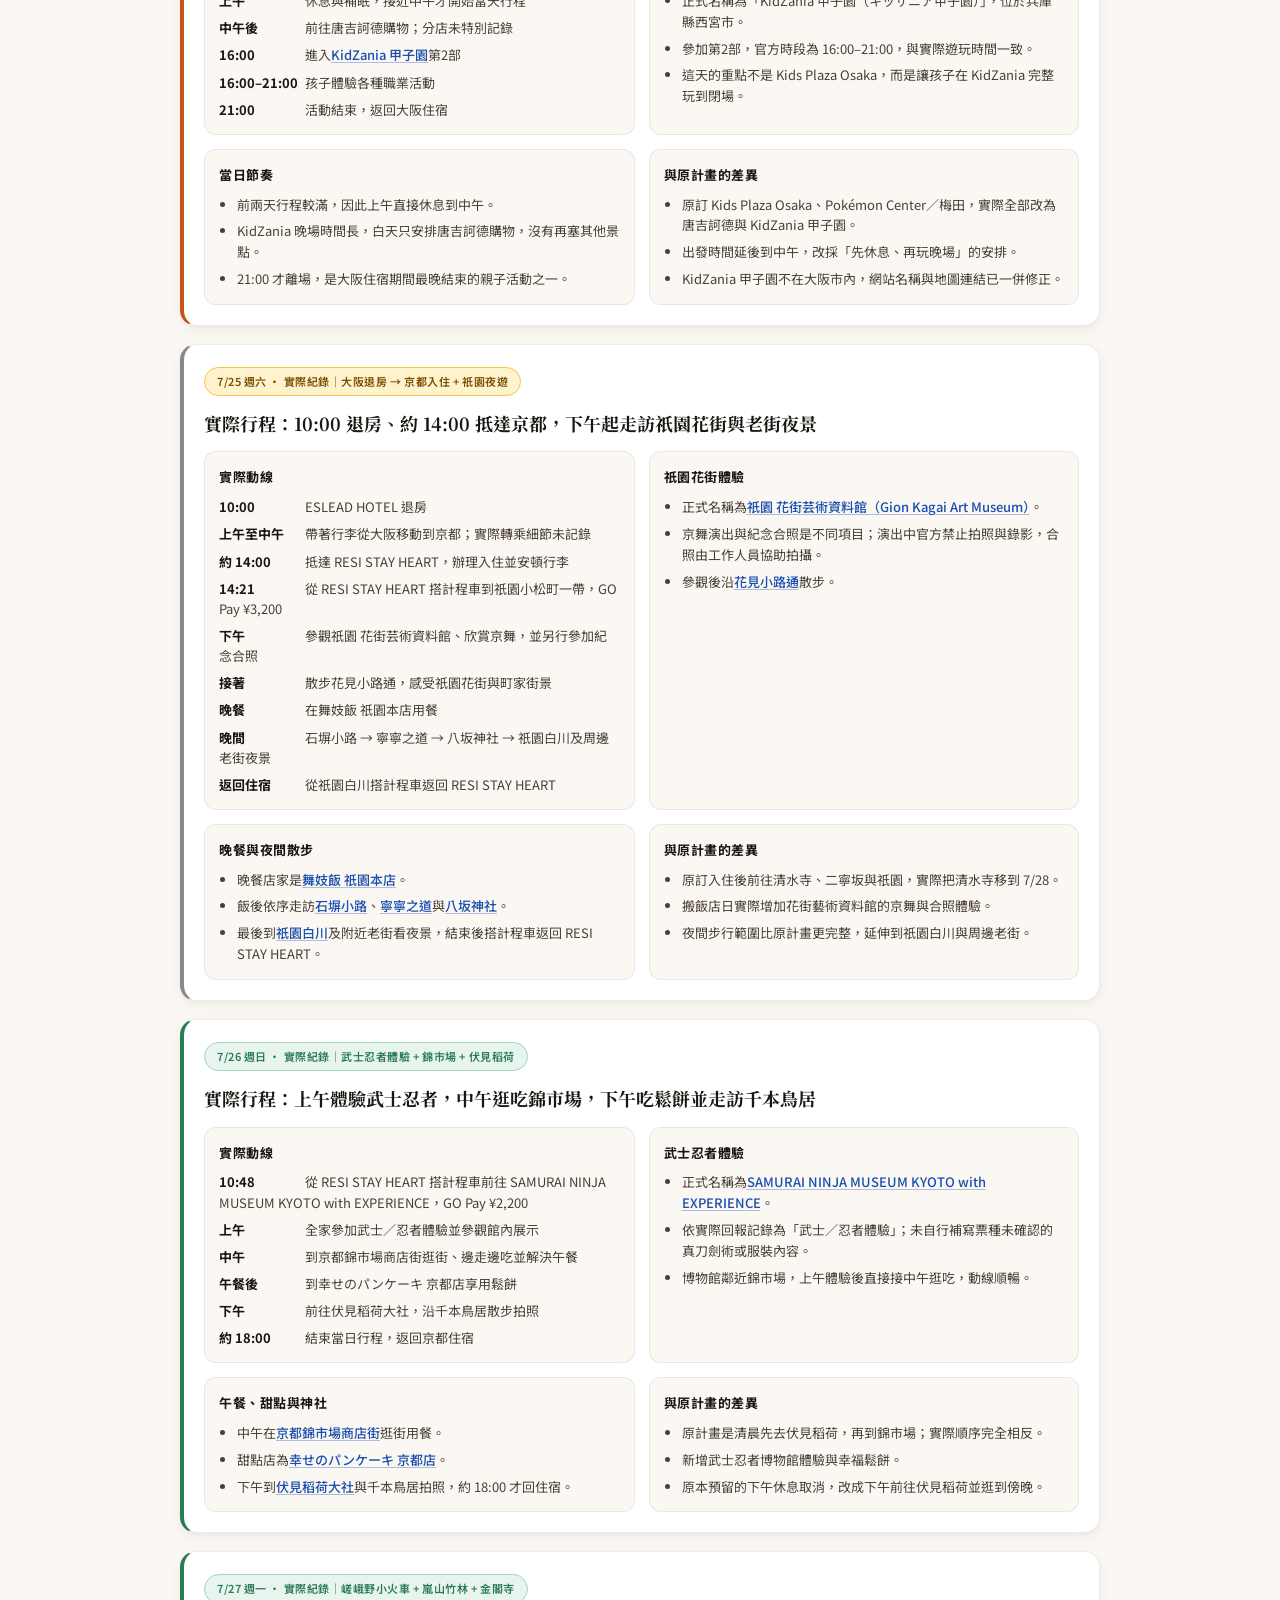
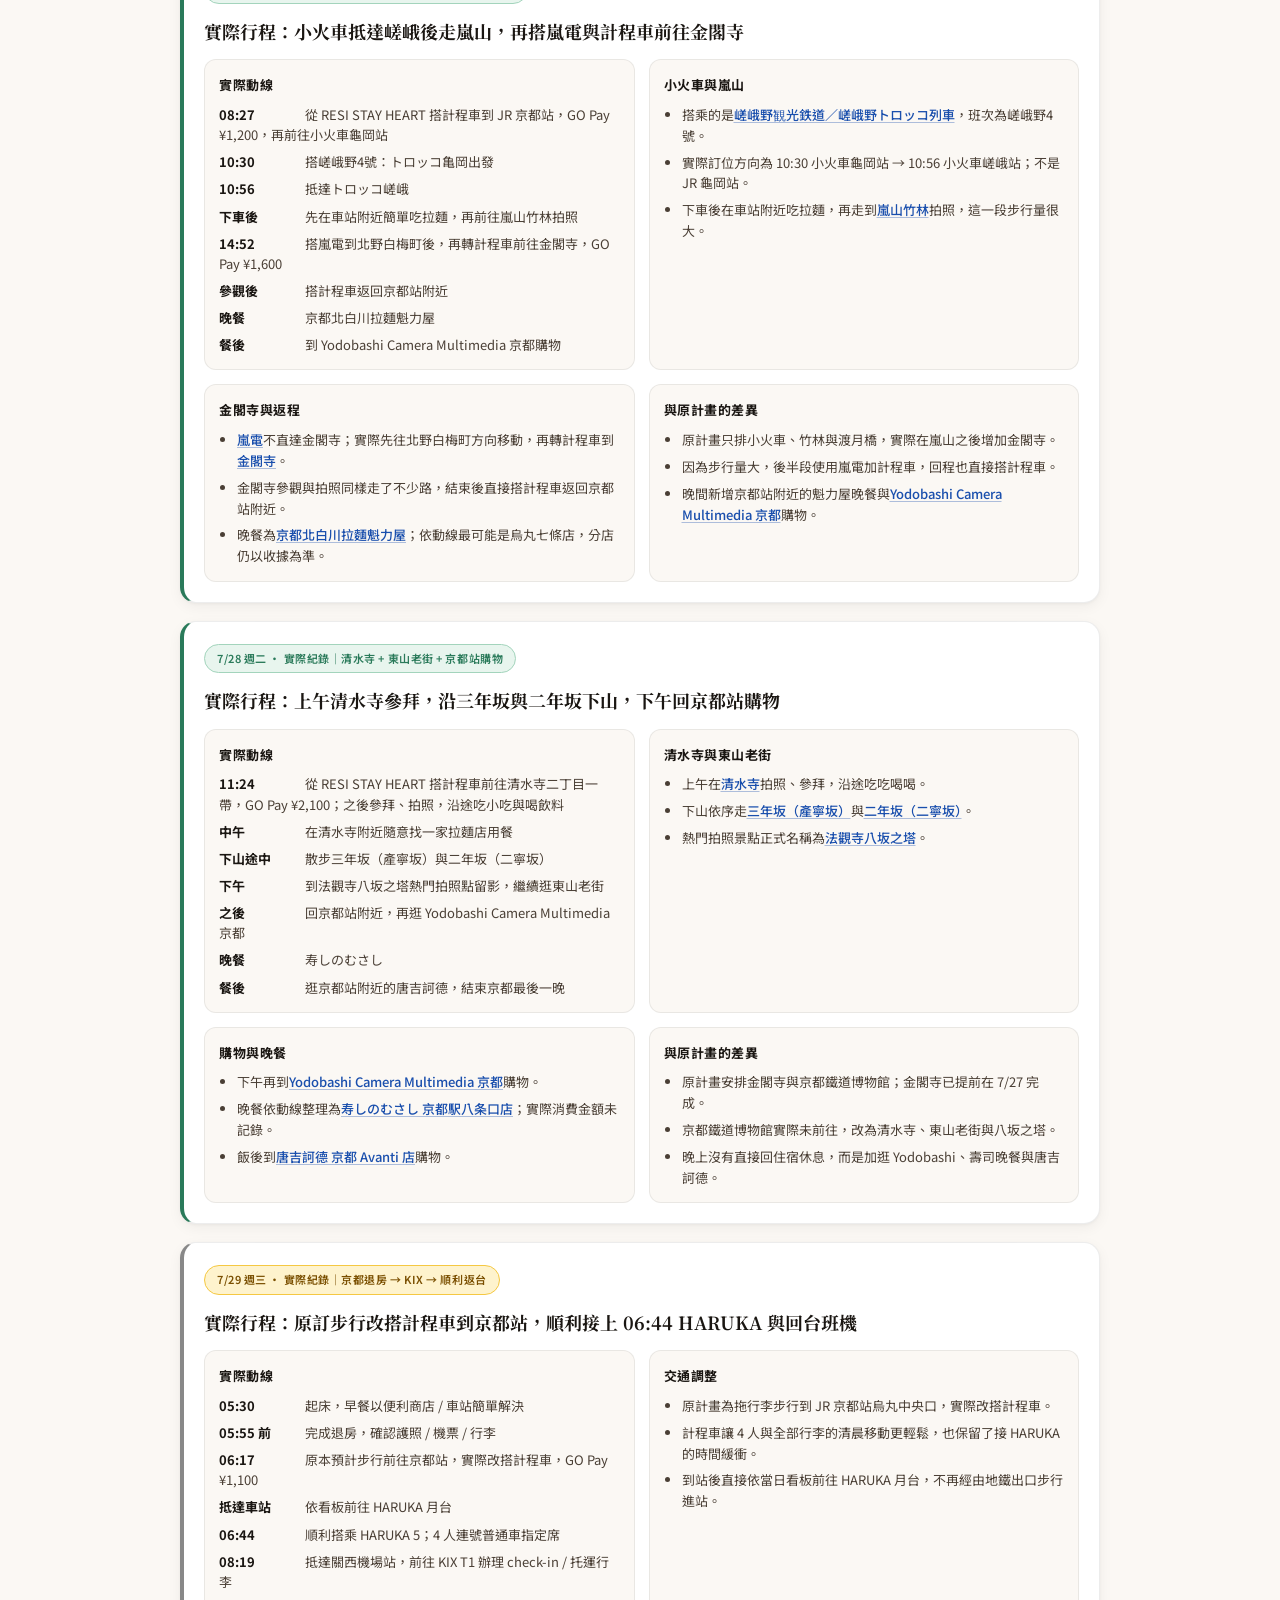
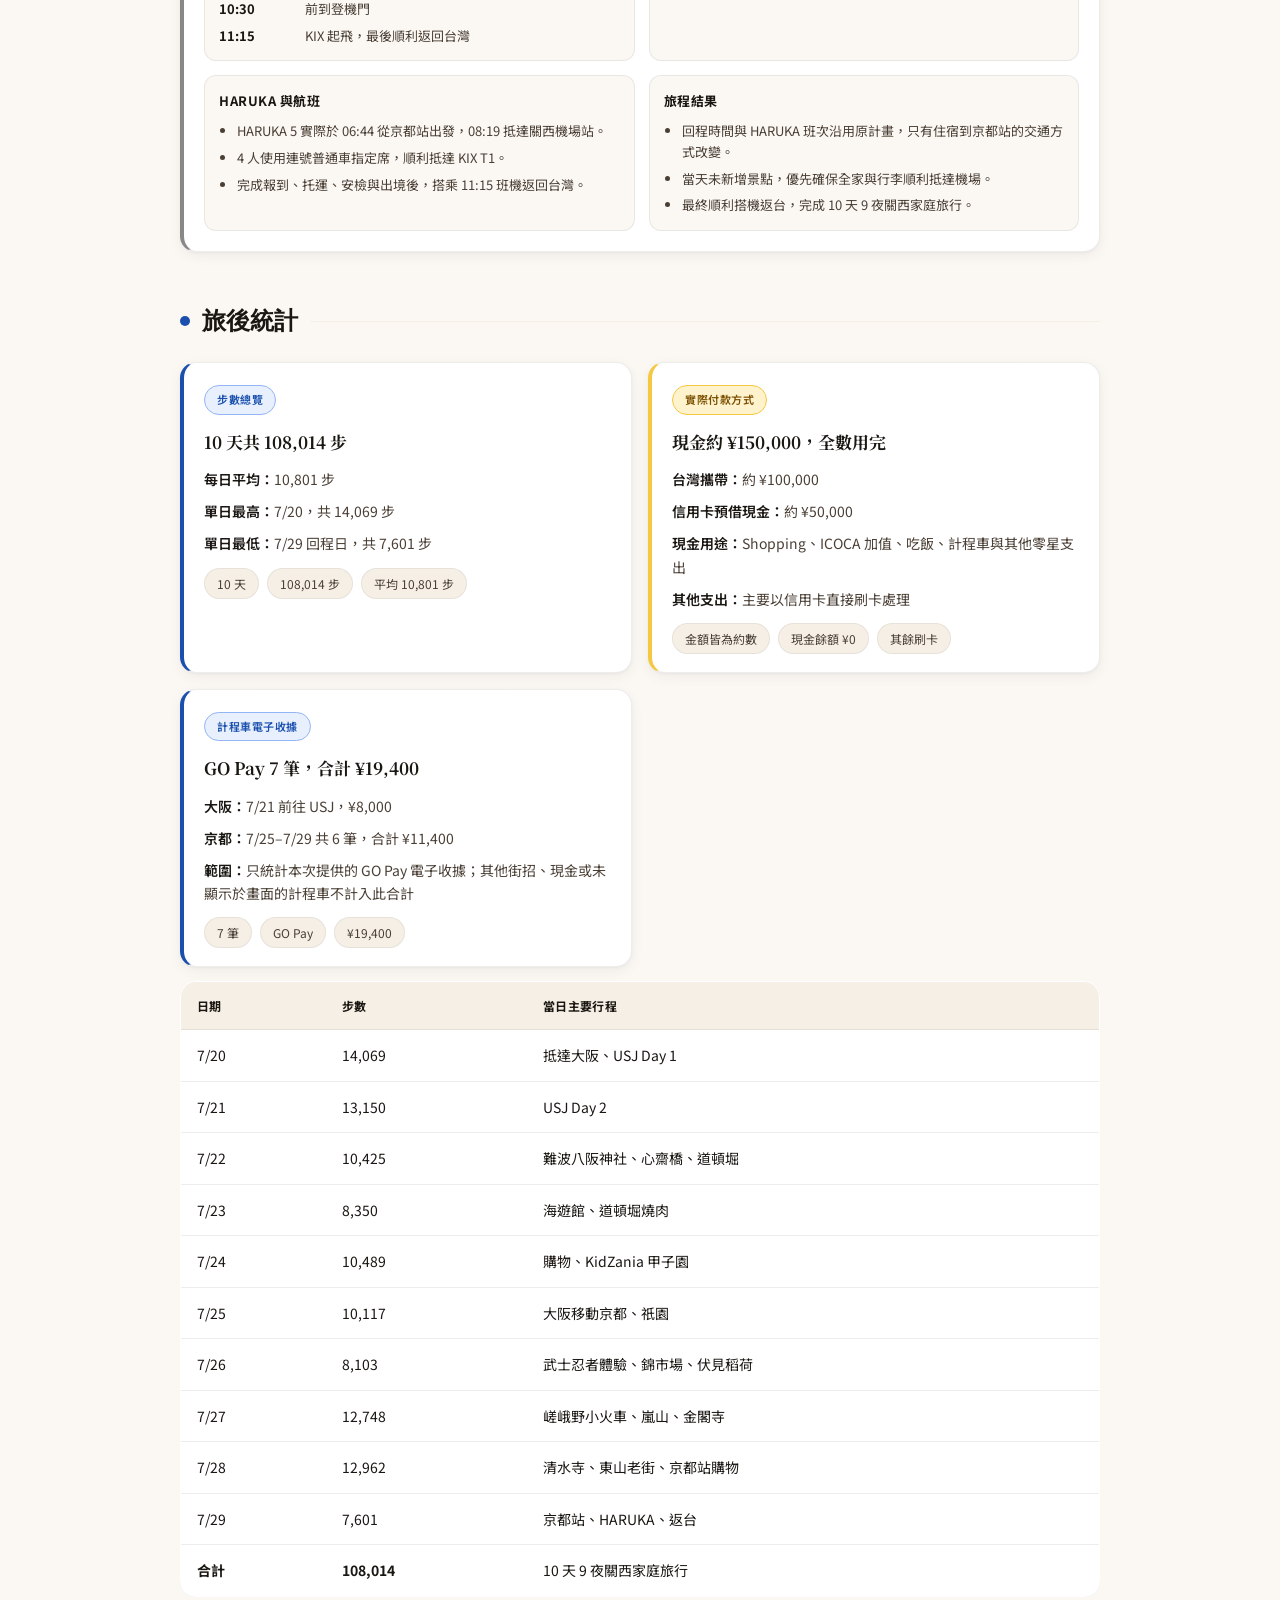
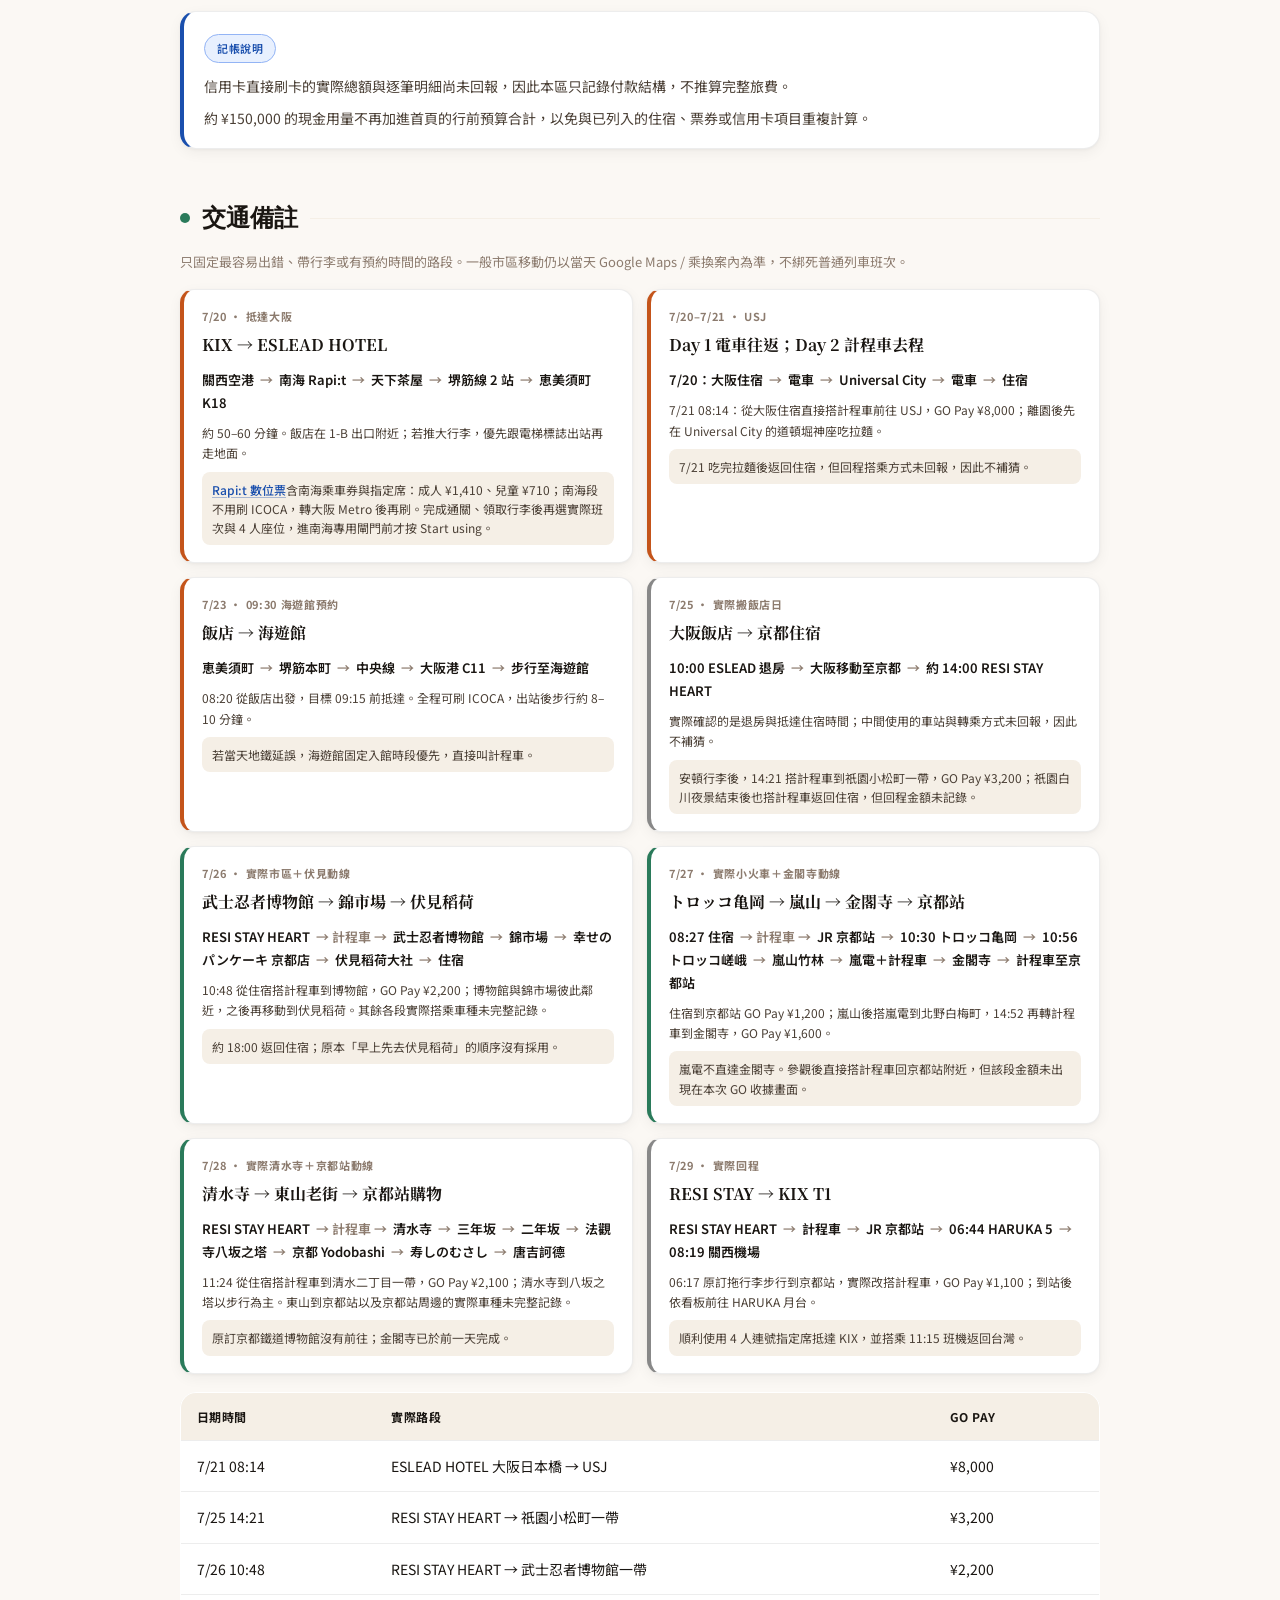
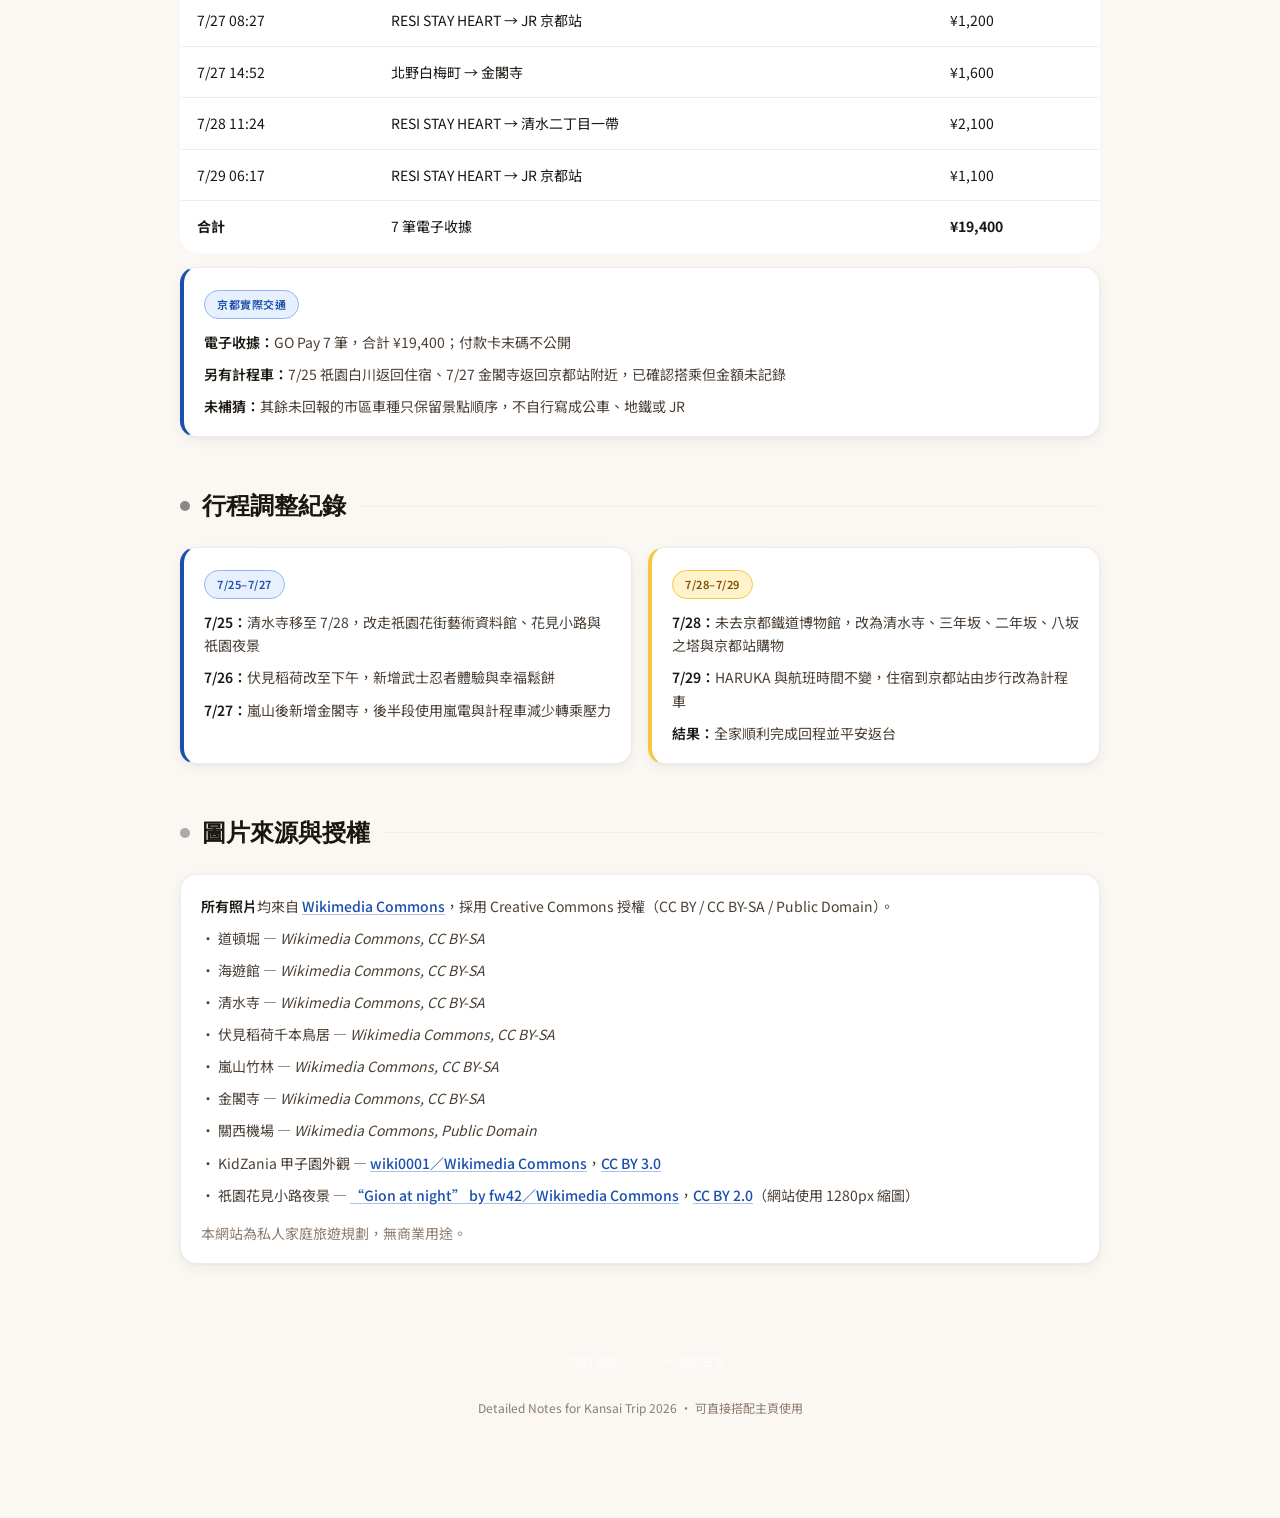
==== commit 30461eab: "Record confirmed taxi receipts" ====
--- a/details.html
+++ b/details.html
@@ -425,7 +425,7 @@
 <h3>搭計程車入園，Express 4 全數使用，離園後在 Universal City 吃拉麵</h3>
 <div class="day-detail-grid">
 <div class="detail-box"><h4>入園與早餐</h4><div class="time-list">
-<div><strong>出發</strong>從大阪住宿直接搭計程車前往 USJ</div>
+<div><strong>08:14</strong>從大阪住宿搭計程車前往 USJ，GO Pay ¥8,000</div>
 <div><strong>入園後</strong>先到 <a class="map-link" href="https://www.google.com/maps/search/?api=1&query=Beverly+Hills+Boulangerie+USJ" target="_blank" rel="noopener">Beverly Hills Boulangerie</a> 吃早餐</div>
 </div></div>
 <div class="detail-box"><h4>實際遊玩順序</h4><div class="time-list">
@@ -550,6 +550,7 @@
 <div><strong>10:00</strong>ESLEAD HOTEL 退房</div>
 <div><strong>上午至中午</strong>帶著行李從大阪移動到京都；實際轉乘細節未記錄</div>
 <div><strong>約 14:00</strong>抵達 RESI STAY HEART，辦理入住並安頓行李</div>
+<div><strong>14:21</strong>從 RESI STAY HEART 搭計程車到祇園小松町一帶，GO Pay ¥3,200</div>
 <div><strong>下午</strong>參觀祇園 花街芸術資料館、欣賞京舞，並另行參加紀念合照</div>
 <div><strong>接著</strong>散步花見小路通，感受祇園花街與町家街景</div>
 <div><strong>晚餐</strong>在舞妓飯 祇園本店用餐</div>
@@ -579,7 +580,7 @@
 <h3>實際行程：上午體驗武士忍者，中午逛吃錦市場，下午吃鬆餅並走訪千本鳥居</h3>
 <div class="day-detail-grid">
 <div class="detail-box"><h4>實際動線</h4><div class="time-list">
-<div><strong>早上</strong>從 RESI STAY HEART 搭計程車前往 SAMURAI NINJA MUSEUM KYOTO with EXPERIENCE</div>
+<div><strong>10:48</strong>從 RESI STAY HEART 搭計程車前往 SAMURAI NINJA MUSEUM KYOTO with EXPERIENCE，GO Pay ¥2,200</div>
 <div><strong>上午</strong>全家參加武士／忍者體驗並參觀館內展示</div>
 <div><strong>中午</strong>到京都錦市場商店街逛街、邊走邊吃並解決午餐</div>
 <div><strong>午餐後</strong>到幸せのパンケーキ 京都店享用鬆餅</div>
@@ -609,11 +610,11 @@
 <h3>實際行程：小火車抵達嵯峨後走嵐山，再搭嵐電與計程車前往金閣寺</h3>
 <div class="day-detail-grid">
 <div class="detail-box"><h4>實際動線</h4><div class="time-list">
-<div><strong>早上</strong>前往小火車龜岡站，準備搭乘已預約的嵯峨野觀光小火車</div>
+<div><strong>08:27</strong>從 RESI STAY HEART 搭計程車到 JR 京都站，GO Pay ¥1,200，再前往小火車龜岡站</div>
 <div><strong>10:30</strong>搭嵯峨野4號：トロッコ亀岡出發</div>
 <div><strong>10:56</strong>抵達トロッコ嵯峨</div>
 <div><strong>下車後</strong>先在車站附近簡單吃拉麵，再前往嵐山竹林拍照</div>
-<div><strong>下午</strong>搭嵐電往北野白梅町方向移動，再轉計程車前往金閣寺</div>
+<div><strong>14:52</strong>搭嵐電到北野白梅町後，再轉計程車前往金閣寺，GO Pay ¥1,600</div>
 <div><strong>參觀後</strong>搭計程車返回京都站附近</div>
 <div><strong>晚餐</strong>京都北白川拉麵魁力屋</div>
 <div><strong>餐後</strong>到 Yodobashi Camera Multimedia 京都購物</div>
@@ -641,7 +642,7 @@
 <h3>實際行程：上午清水寺參拜，沿三年坂與二年坂下山，下午回京都站購物</h3>
 <div class="day-detail-grid">
 <div class="detail-box"><h4>實際動線</h4><div class="time-list">
-<div><strong>早上</strong>從 RESI STAY HEART 搭計程車前往清水寺，參拜、拍照，沿途吃小吃與喝飲料</div>
+<div><strong>11:24</strong>從 RESI STAY HEART 搭計程車前往清水寺二丁目一帶，GO Pay ¥2,100；之後參拜、拍照，沿途吃小吃與喝飲料</div>
 <div><strong>中午</strong>在清水寺附近隨意找一家拉麵店用餐</div>
 <div><strong>下山途中</strong>散步三年坂（產寧坂）與二年坂（二寧坂）</div>
 <div><strong>下午</strong>到法觀寺八坂之塔熱門拍照點留影，繼續逛東山老街</div>
@@ -674,7 +675,7 @@
 <div class="detail-box"><h4>實際動線</h4><div class="time-list">
 <div><strong>05:30</strong>起床，早餐以便利商店 / 車站簡單解決</div>
 <div><strong>05:55 前</strong>完成退房，確認護照 / 機票 / 行李</div>
-<div><strong>退房後</strong>原本預計步行前往京都站，實際改搭計程車</div>
+<div><strong>06:17</strong>原本預計步行前往京都站，實際改搭計程車，GO Pay ¥1,100</div>
 <div><strong>抵達車站</strong>依看板前往 HARUKA 月台</div>
 <div><strong>06:44</strong>順利搭乘 HARUKA 5；4 人連號普通車指定席</div>
 <div><strong>08:19</strong>抵達關西機場站，前往 KIX T1 辦理 check-in / 托運行李</div>
@@ -725,6 +726,16 @@
 <div><strong>其他支出：</strong>主要以信用卡直接刷卡處理</div>
 </div>
 <div class="pillrow"><span class="pill">金額皆為約數</span><span class="pill">現金餘額 ¥0</span><span class="pill">其餘刷卡</span></div>
+</div>
+<div class="card blue-card">
+<span class="tag info">計程車電子收據</span>
+<h3>GO Pay 7 筆，合計 ¥19,400</h3>
+<div class="list">
+<div><strong>大阪：</strong>7/21 前往 USJ，¥8,000</div>
+<div><strong>京都：</strong>7/25–7/29 共 6 筆，合計 ¥11,400</div>
+<div><strong>範圍：</strong>只統計本次提供的 GO Pay 電子收據；其他街招、現金或未顯示於畫面的計程車不計入此合計</div>
+</div>
+<div class="pillrow"><span class="pill">7 筆</span><span class="pill">GO Pay</span><span class="pill">¥19,400</span></div>
 </div>
 </div>
 
@@ -770,7 +781,7 @@
     <div class="route-date">7/20–7/21 · USJ</div>
     <h3>Day 1 電車往返；Day 2 計程車去程</h3>
     <div class="route-path">7/20：大阪住宿 <span class="arrow">→</span> 電車 <span class="arrow">→</span> Universal City <span class="arrow">→</span> 電車 <span class="arrow">→</span> 住宿</div>
-    <div class="route-meta">7/21：從大阪住宿直接搭計程車前往 USJ；離園後先在 Universal City 的道頓堀神座吃拉麵。</div>
+    <div class="route-meta">7/21 08:14：從大阪住宿直接搭計程車前往 USJ，GO Pay ¥8,000；離園後先在 Universal City 的道頓堀神座吃拉麵。</div>
     <div class="route-note">7/21 吃完拉麵後返回住宿，但回程搭乘方式未回報，因此不補猜。</div>
   </article>
   <article class="route-card osaka">
@@ -785,42 +796,57 @@
     <h3>大阪飯店 → 京都住宿</h3>
     <div class="route-path">10:00 ESLEAD 退房 <span class="arrow">→</span> 大阪移動至京都 <span class="arrow">→</span> 約 14:00 RESI STAY HEART</div>
     <div class="route-meta">實際確認的是退房與抵達住宿時間；中間使用的車站與轉乘方式未回報，因此不補猜。</div>
-    <div class="route-note">安頓行李後直接開始祇園行程，當天未前往清水寺；祇園白川夜景結束後搭計程車返回住宿。</div>
+    <div class="route-note">安頓行李後，14:21 搭計程車到祇園小松町一帶，GO Pay ¥3,200；祇園白川夜景結束後也搭計程車返回住宿，但回程金額未記錄。</div>
   </article>
   <article class="route-card kyoto">
     <div class="route-date">7/26 · 實際市區＋伏見動線</div>
     <h3>武士忍者博物館 → 錦市場 → 伏見稻荷</h3>
     <div class="route-path">RESI STAY HEART <span class="arrow">→ 計程車 →</span> 武士忍者博物館 <span class="arrow">→</span> 錦市場 <span class="arrow">→</span> 幸せのパンケーキ 京都店 <span class="arrow">→</span> 伏見稻荷大社 <span class="arrow">→</span> 住宿</div>
-    <div class="route-meta">住宿到博物館實際搭乘計程車；博物館與錦市場彼此鄰近，之後再移動到伏見稻荷。其餘各段實際搭乘車種未完整記錄。</div>
+    <div class="route-meta">10:48 從住宿搭計程車到博物館，GO Pay ¥2,200；博物館與錦市場彼此鄰近，之後再移動到伏見稻荷。其餘各段實際搭乘車種未完整記錄。</div>
     <div class="route-note">約 18:00 返回住宿；原本「早上先去伏見稻荷」的順序沒有採用。</div>
   </article>
   <article class="route-card kyoto">
     <div class="route-date">7/27 · 實際小火車＋金閣寺動線</div>
     <h3>トロッコ亀岡 → 嵐山 → 金閣寺 → 京都站</h3>
-    <div class="route-path">10:30 トロッコ亀岡 <span class="arrow">→</span> 10:56 トロッコ嵯峨 <span class="arrow">→</span> 嵐山竹林 <span class="arrow">→</span> 嵐電＋計程車 <span class="arrow">→</span> 金閣寺 <span class="arrow">→</span> 計程車至京都站</div>
-    <div class="route-meta">小火車使用已購 E-ticket；嵐山後搭嵐電往北野白梅町方向，再轉計程車抵達金閣寺。</div>
-    <div class="route-note">嵐電不直達金閣寺。當天步行量大，參觀後直接搭計程車回京都站附近。</div>
+    <div class="route-path">08:27 住宿 <span class="arrow">→ 計程車 →</span> JR 京都站 <span class="arrow">→</span> 10:30 トロッコ亀岡 <span class="arrow">→</span> 10:56 トロッコ嵯峨 <span class="arrow">→</span> 嵐山竹林 <span class="arrow">→</span> 嵐電＋計程車 <span class="arrow">→</span> 金閣寺 <span class="arrow">→</span> 計程車至京都站</div>
+    <div class="route-meta">住宿到京都站 GO Pay ¥1,200；嵐山後搭嵐電到北野白梅町，14:52 再轉計程車到金閣寺，GO Pay ¥1,600。</div>
+    <div class="route-note">嵐電不直達金閣寺。參觀後直接搭計程車回京都站附近，但該段金額未出現在本次 GO 收據畫面。</div>
   </article>
   <article class="route-card kyoto">
     <div class="route-date">7/28 · 實際清水寺＋京都站動線</div>
     <h3>清水寺 → 東山老街 → 京都站購物</h3>
     <div class="route-path">RESI STAY HEART <span class="arrow">→ 計程車 →</span> 清水寺 <span class="arrow">→</span> 三年坂 <span class="arrow">→</span> 二年坂 <span class="arrow">→</span> 法觀寺八坂之塔 <span class="arrow">→</span> 京都 Yodobashi <span class="arrow">→</span> 寿しのむさし <span class="arrow">→</span> 唐吉訶德</div>
-    <div class="route-meta">住宿到清水寺實際搭乘計程車；清水寺到八坂之塔以步行為主。東山到京都站以及京都站周邊的實際車種未完整記錄。</div>
+    <div class="route-meta">11:24 從住宿搭計程車到清水二丁目一帶，GO Pay ¥2,100；清水寺到八坂之塔以步行為主。東山到京都站以及京都站周邊的實際車種未完整記錄。</div>
     <div class="route-note">原訂京都鐵道博物館沒有前往；金閣寺已於前一天完成。</div>
   </article>
   <article class="route-card travel">
     <div class="route-date">7/29 · 實際回程</div>
     <h3>RESI STAY → KIX T1</h3>
     <div class="route-path">RESI STAY HEART <span class="arrow">→</span> 計程車 <span class="arrow">→</span> JR 京都站 <span class="arrow">→</span> 06:44 HARUKA 5 <span class="arrow">→</span> 08:19 關西機場</div>
-    <div class="route-meta">原訂拖行李步行到京都站，實際改搭計程車；到站後依看板前往 HARUKA 月台。</div>
+    <div class="route-meta">06:17 原訂拖行李步行到京都站，實際改搭計程車，GO Pay ¥1,100；到站後依看板前往 HARUKA 月台。</div>
     <div class="route-note">順利使用 4 人連號指定席抵達 KIX，並搭乘 11:15 班機返回台灣。</div>
   </article>
 </div>
+<div class="table-wrap" style="margin-top:14px">
+<table>
+<thead><tr><th>日期時間</th><th>實際路段</th><th>GO Pay</th></tr></thead>
+<tbody>
+<tr><td>7/21 08:14</td><td>ESLEAD HOTEL 大阪日本橋 → USJ</td><td>¥8,000</td></tr>
+<tr><td>7/25 14:21</td><td>RESI STAY HEART → 祇園小松町一帶</td><td>¥3,200</td></tr>
+<tr><td>7/26 10:48</td><td>RESI STAY HEART → 武士忍者博物館一帶</td><td>¥2,200</td></tr>
+<tr><td>7/27 08:27</td><td>RESI STAY HEART → JR 京都站</td><td>¥1,200</td></tr>
+<tr><td>7/27 14:52</td><td>北野白梅町 → 金閣寺</td><td>¥1,600</td></tr>
+<tr><td>7/28 11:24</td><td>RESI STAY HEART → 清水二丁目一帶</td><td>¥2,100</td></tr>
+<tr><td>7/29 06:17</td><td>RESI STAY HEART → JR 京都站</td><td>¥1,100</td></tr>
+<tr><td><strong>合計</strong></td><td>7 筆電子收據</td><td><strong>¥19,400</strong></td></tr>
+</tbody>
+</table>
+</div>
 <div class="card blue-card" style="margin-top:14px">
 <span class="tag info">京都實際交通</span>
 <div class="list">
-<div><strong>已確認：</strong>7/27 使用嵐電加計程車前往金閣寺，並搭計程車返回京都站附近</div>
-<div><strong>回程：</strong>7/29 原訂步行，實際搭計程車由住宿前往 JR 京都站</div>
+<div><strong>電子收據：</strong>GO Pay 7 筆，合計 ¥19,400；付款卡末碼不公開</div>
+<div><strong>另有計程車：</strong>7/25 祇園白川返回住宿、7/27 金閣寺返回京都站附近，已確認搭乘但金額未記錄</div>
 <div><strong>未補猜：</strong>其餘未回報的市區車種只保留景點順序，不自行寫成公車、地鐵或 JR</div>
 </div>
 </div>
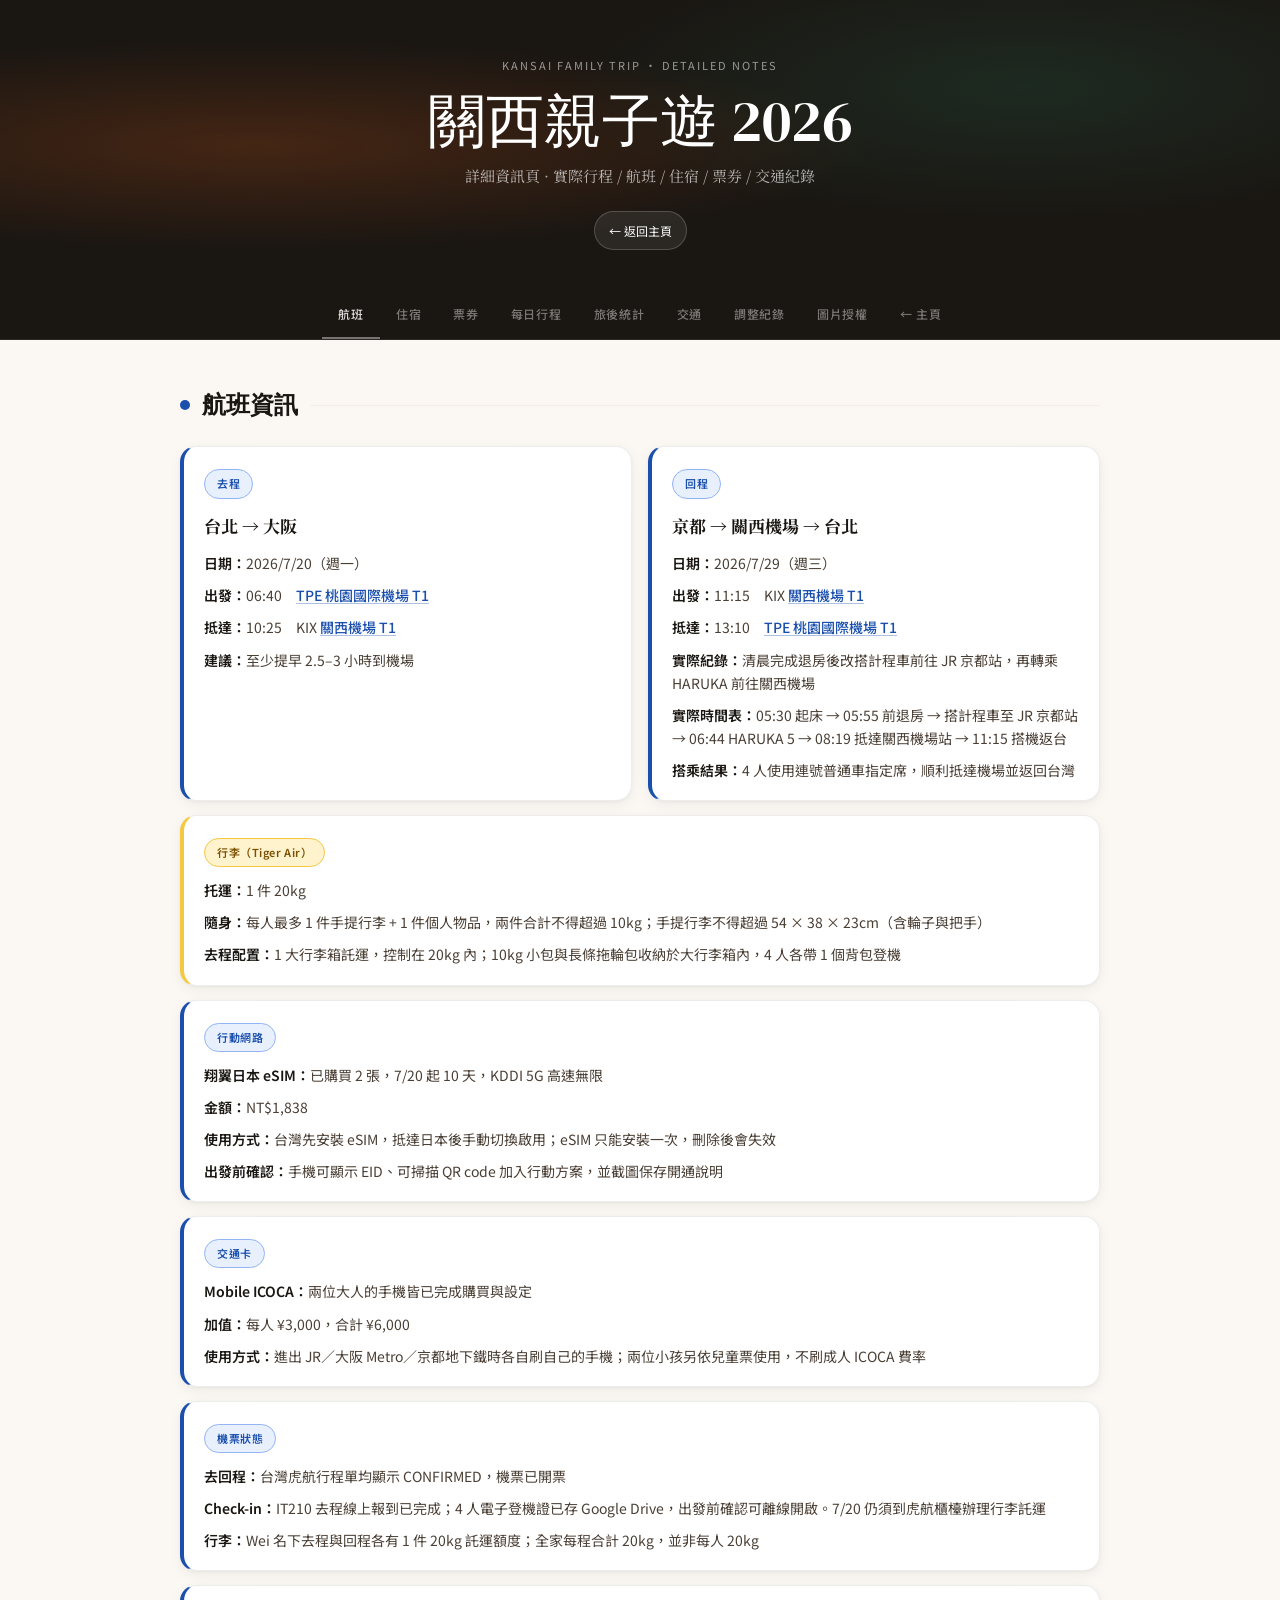
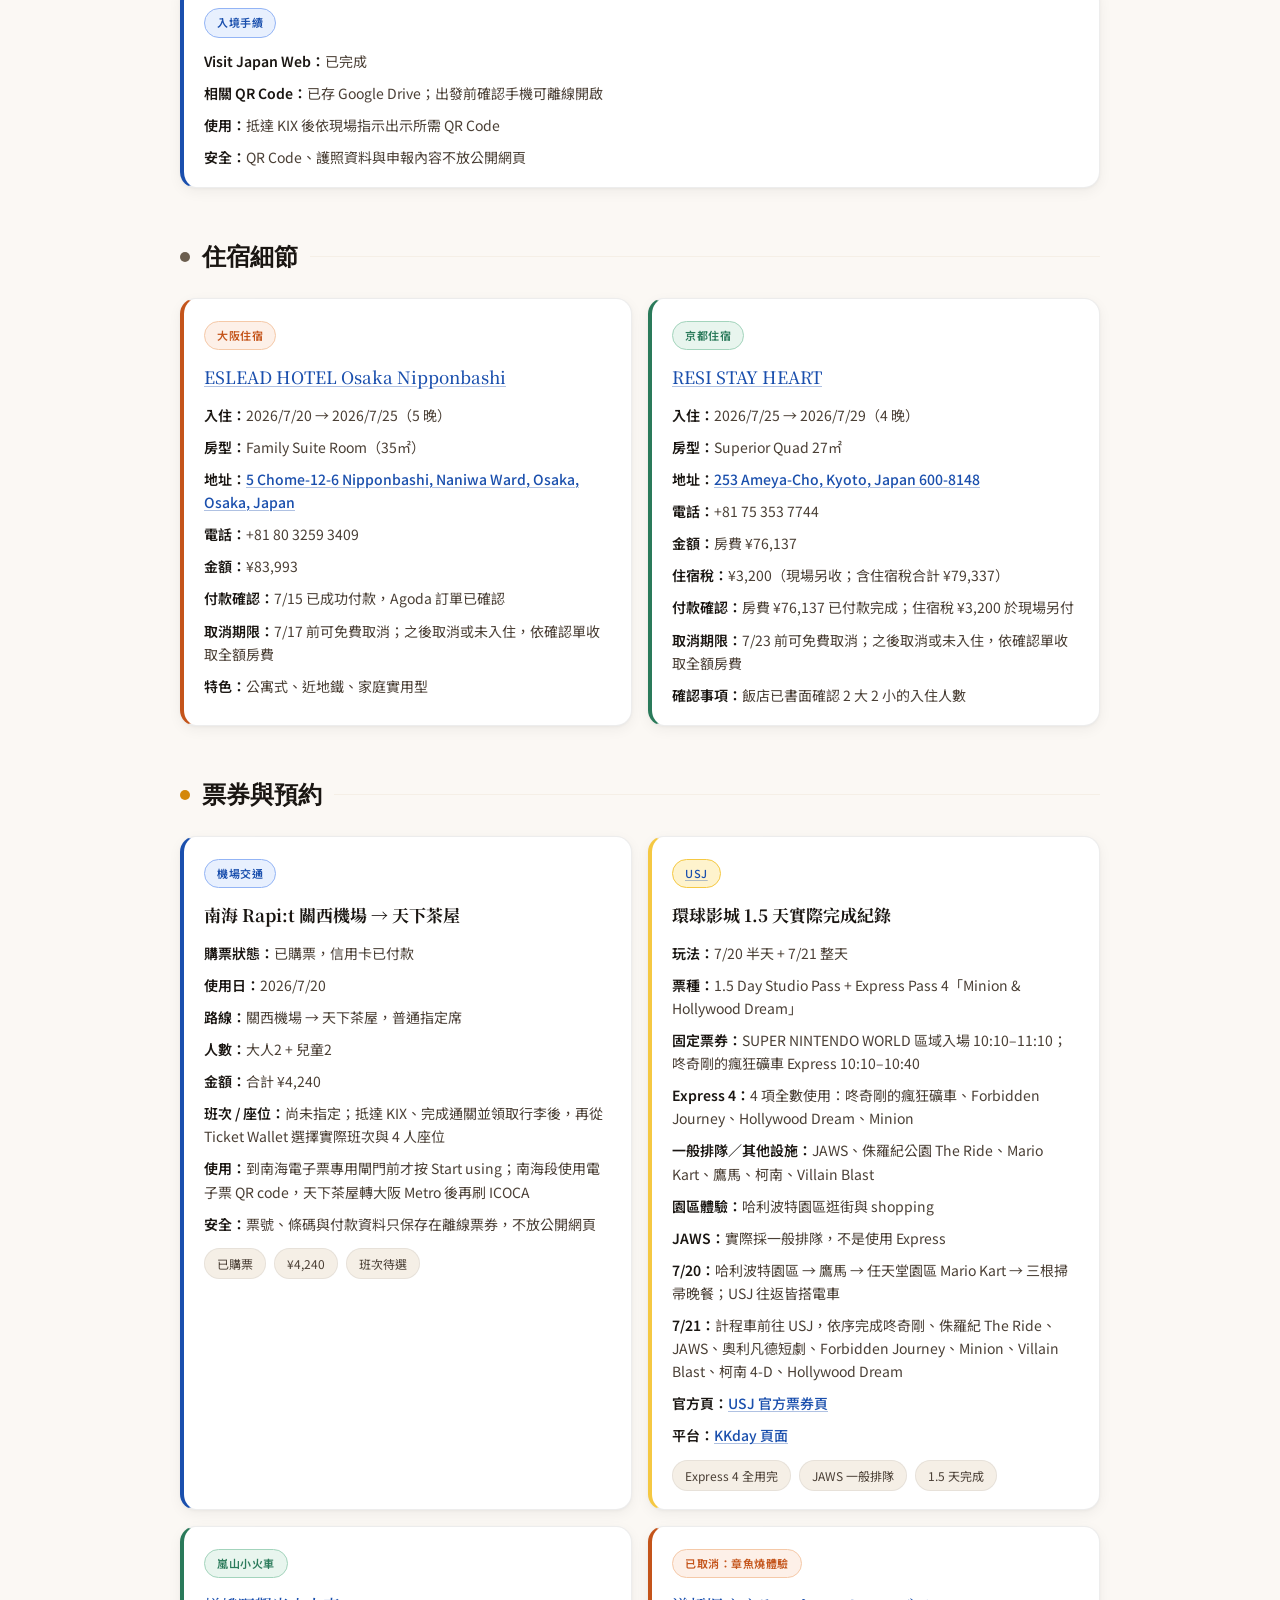
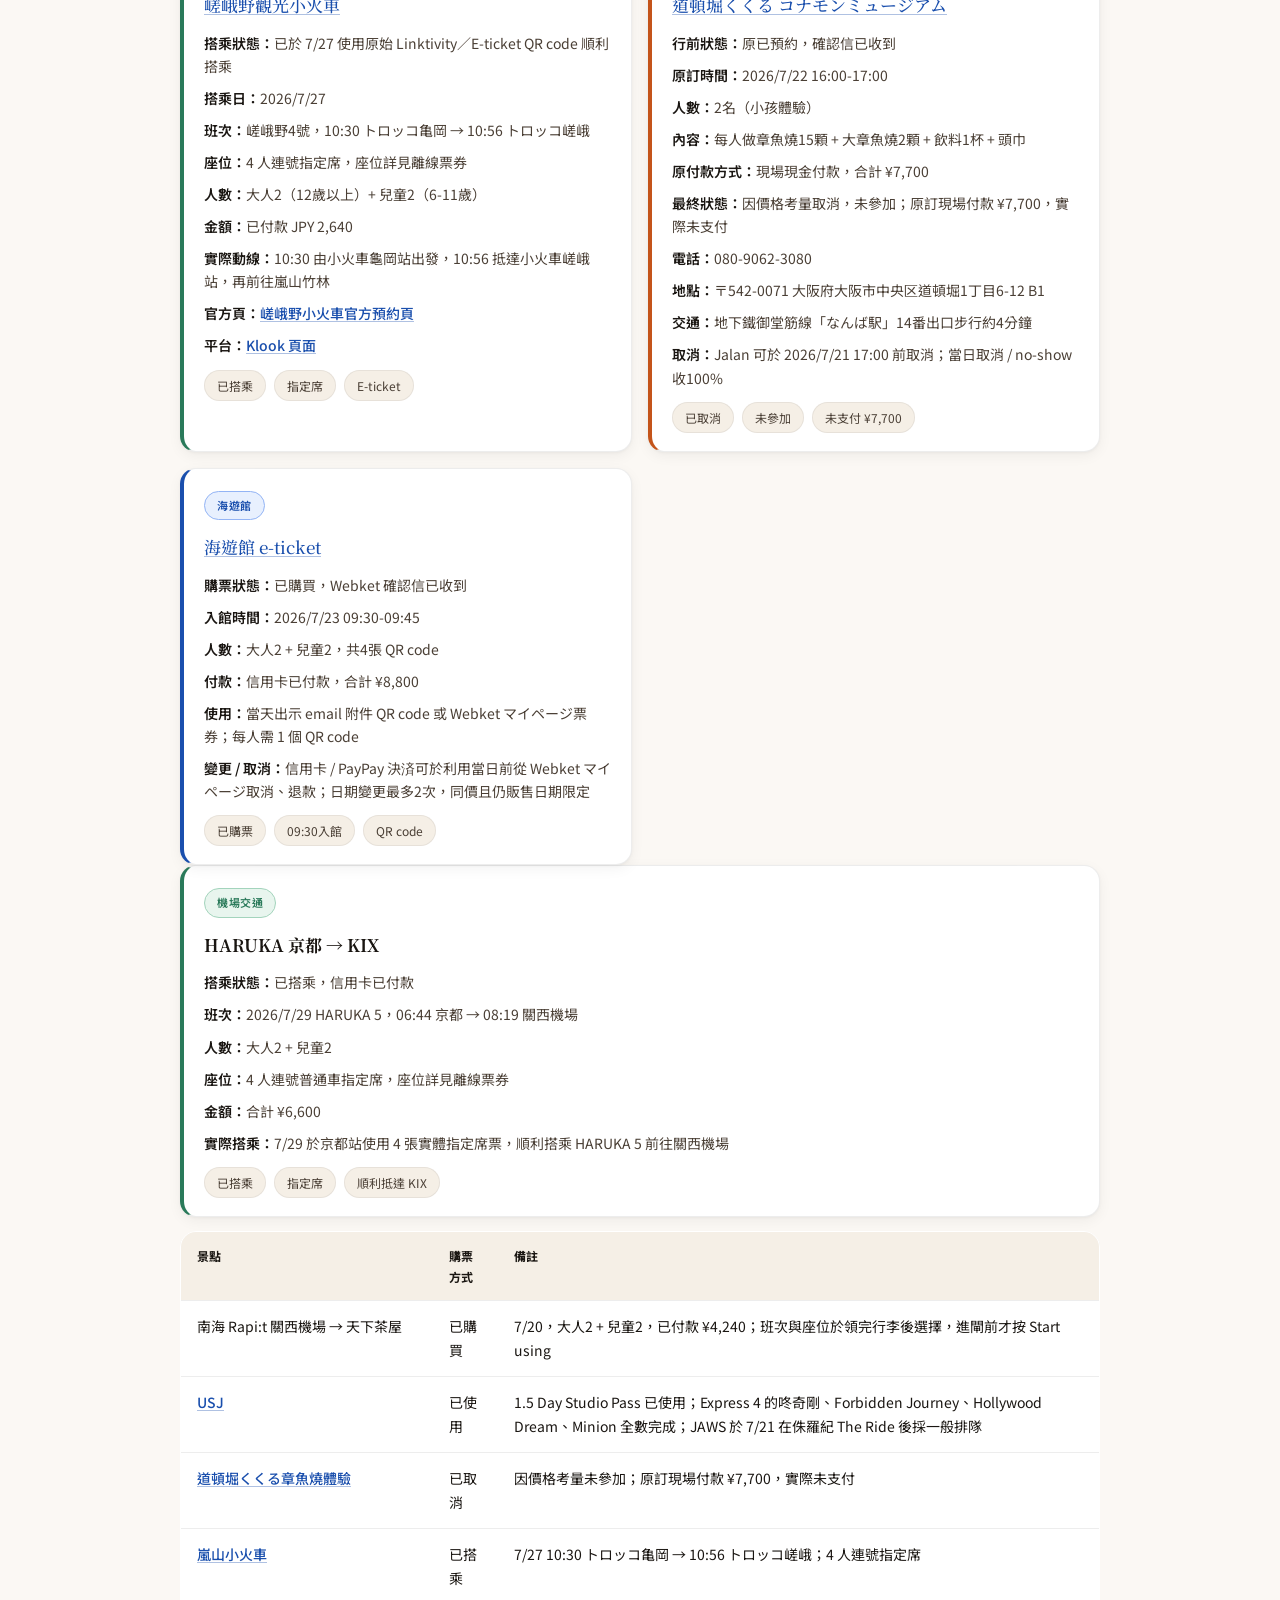
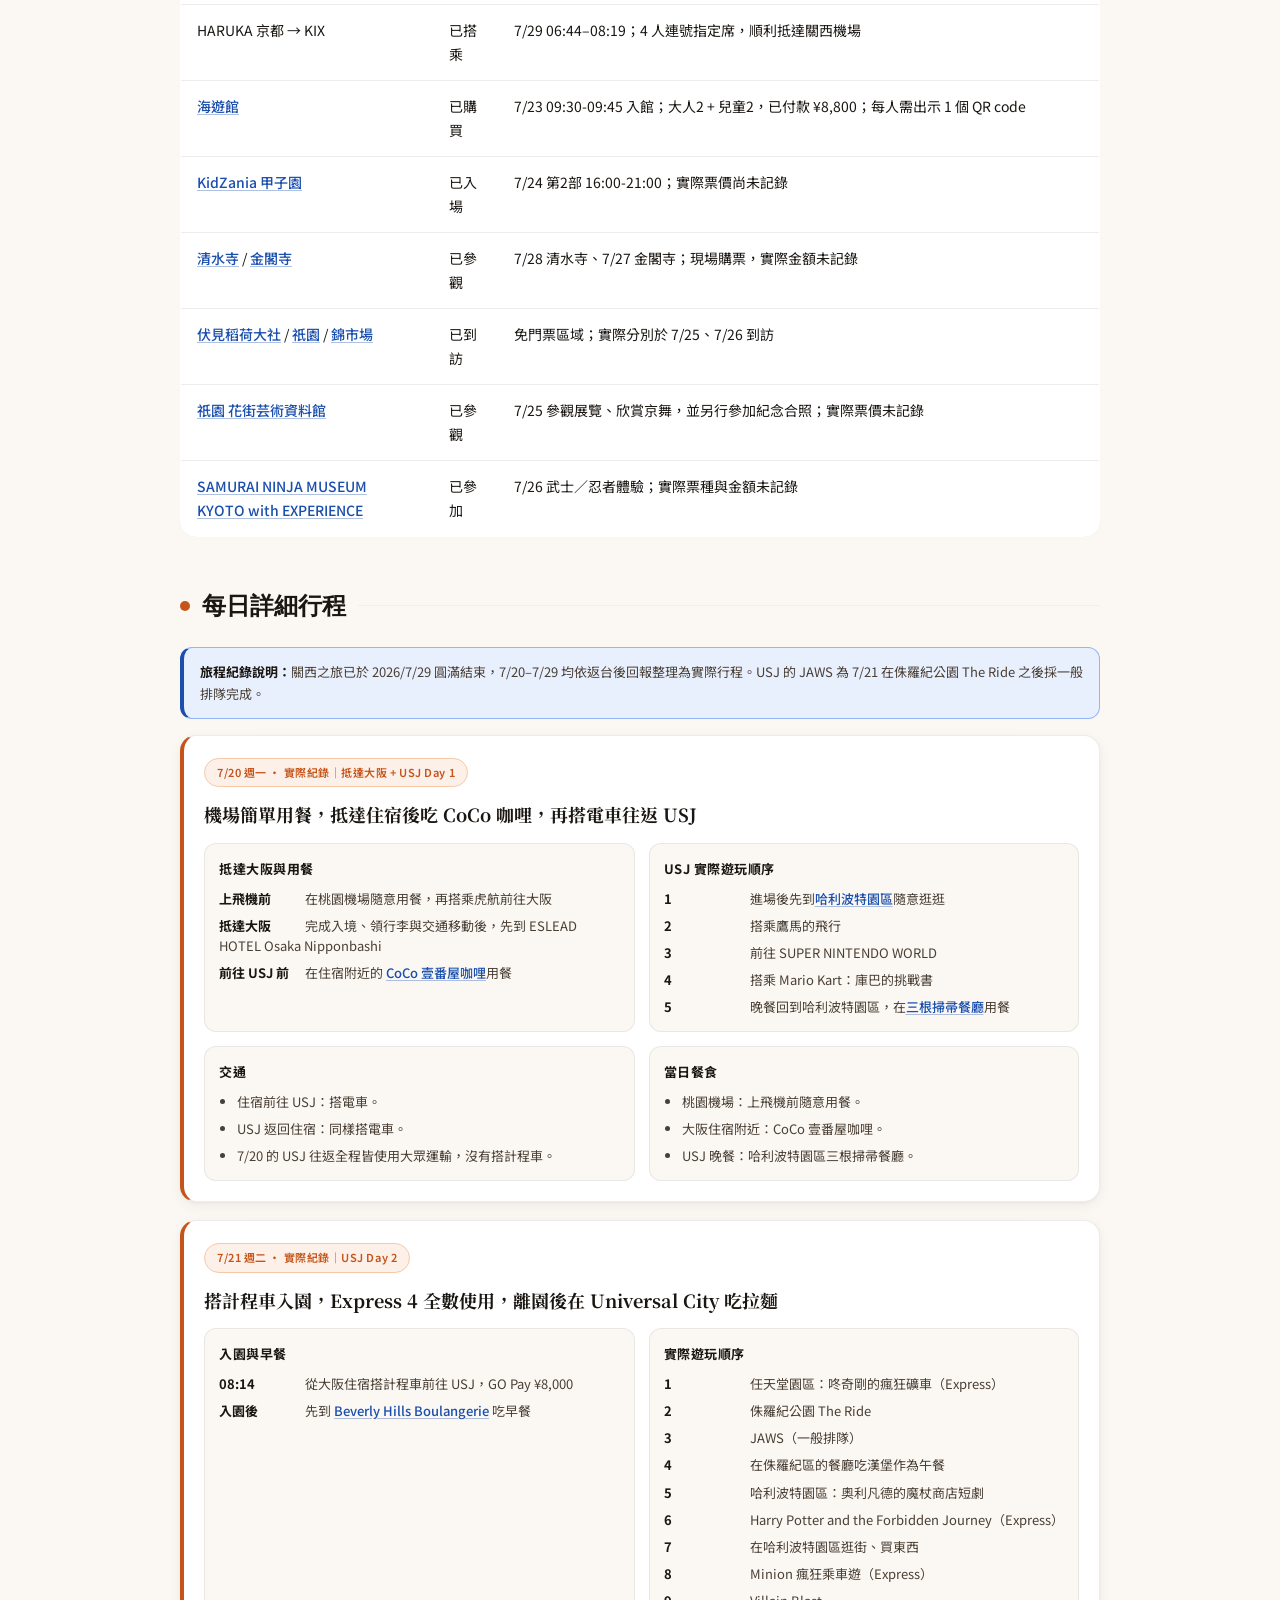
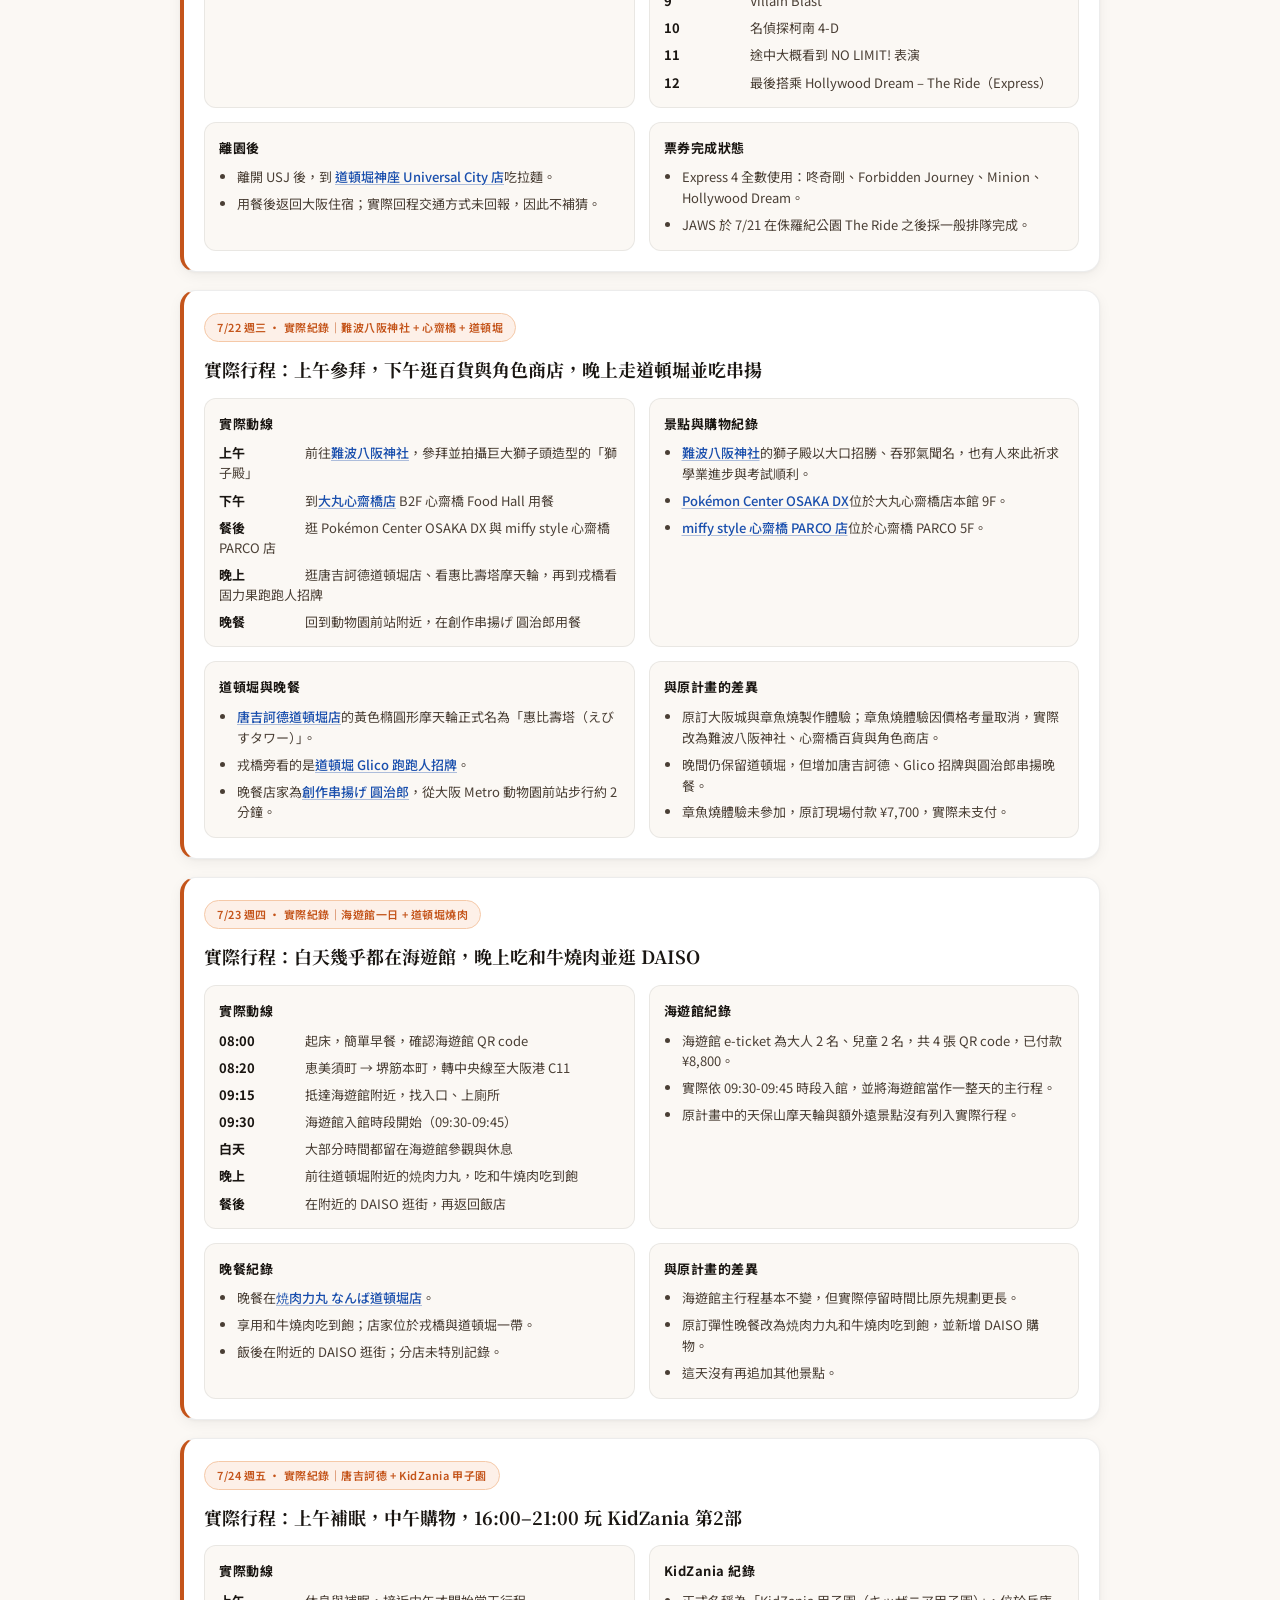
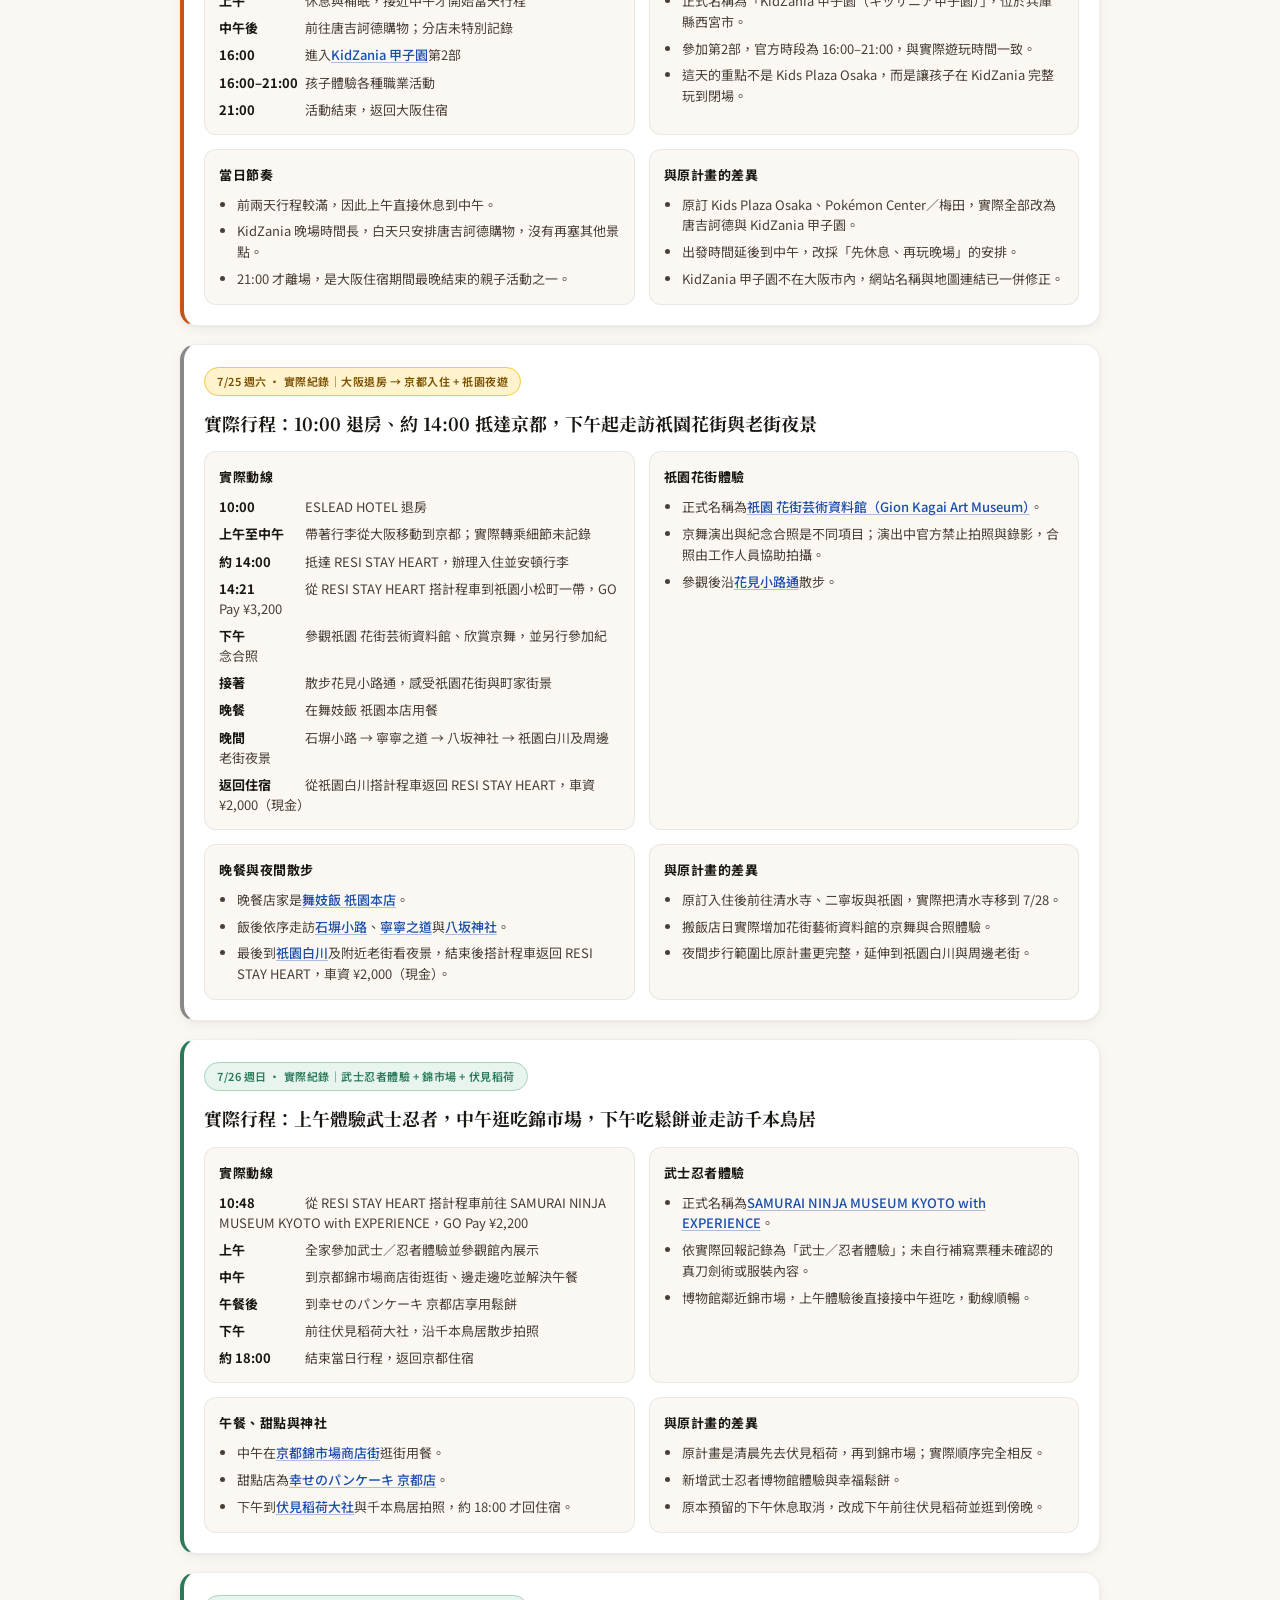
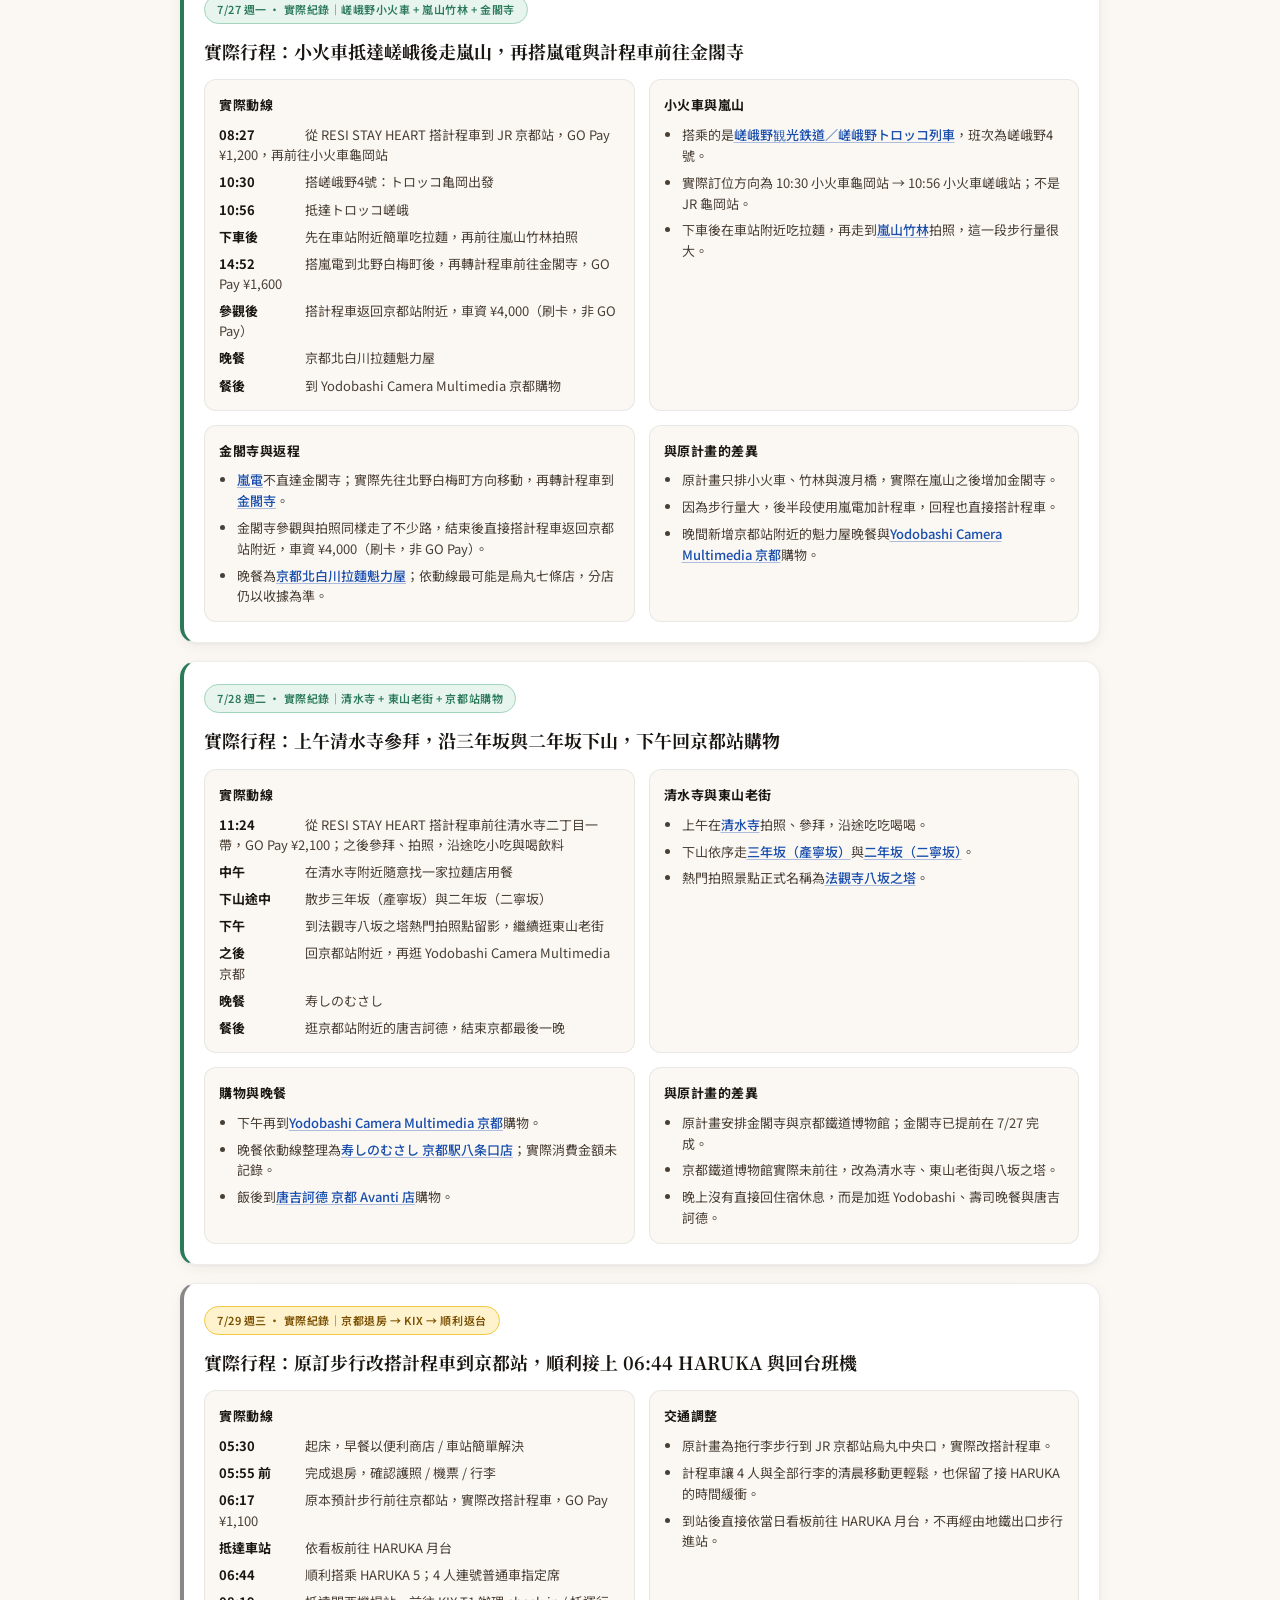
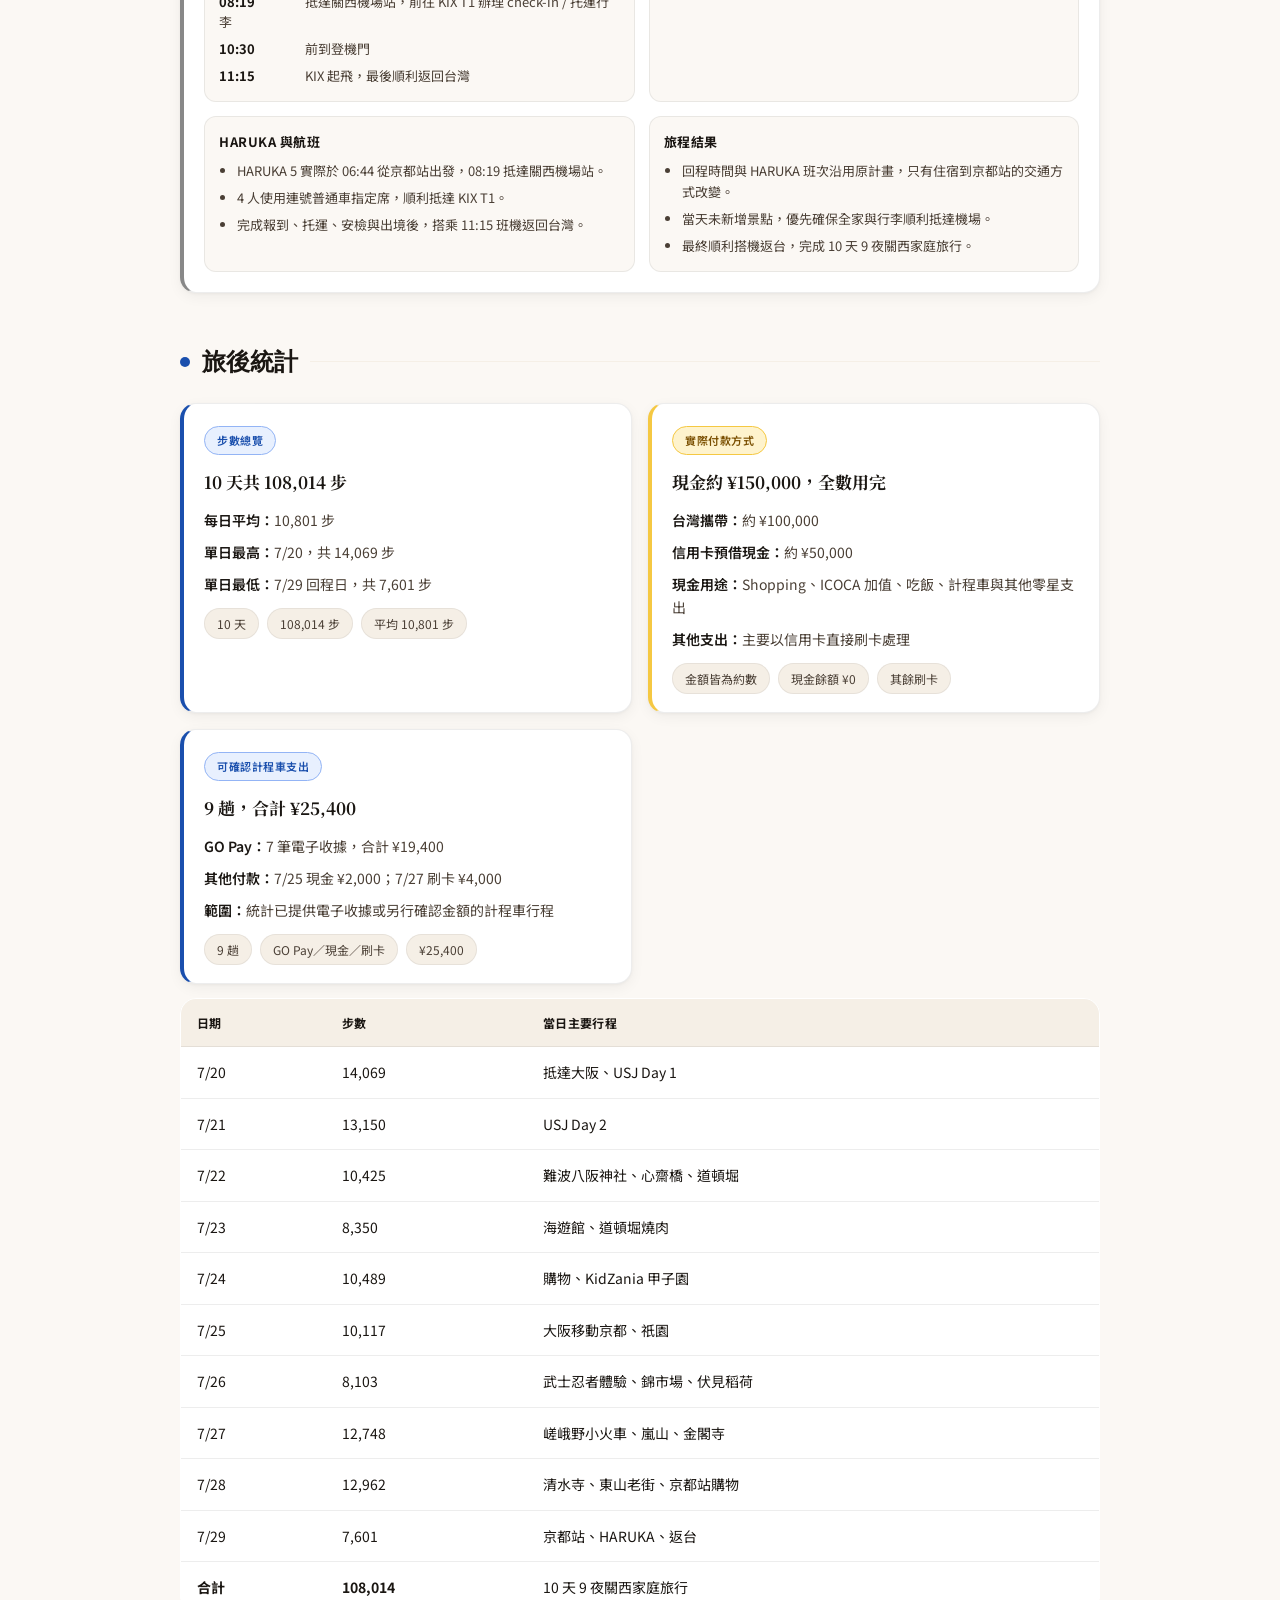
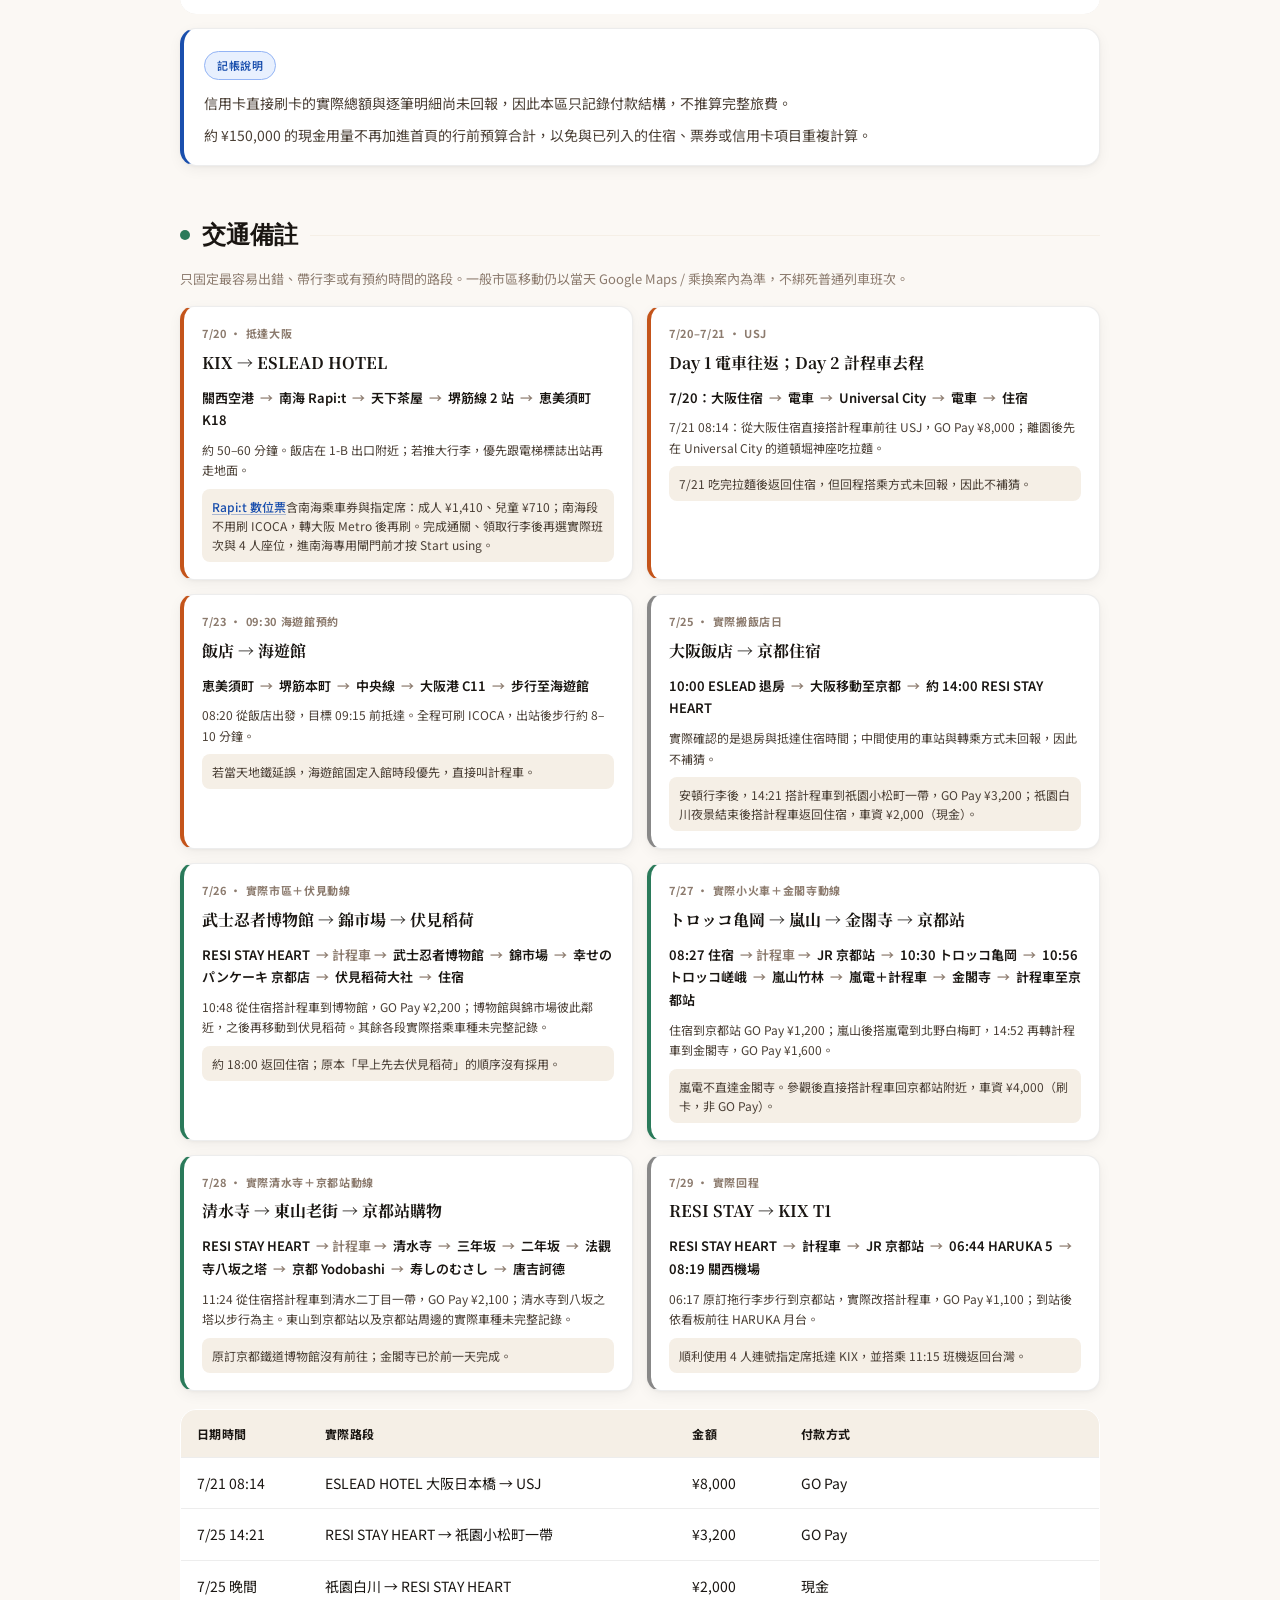
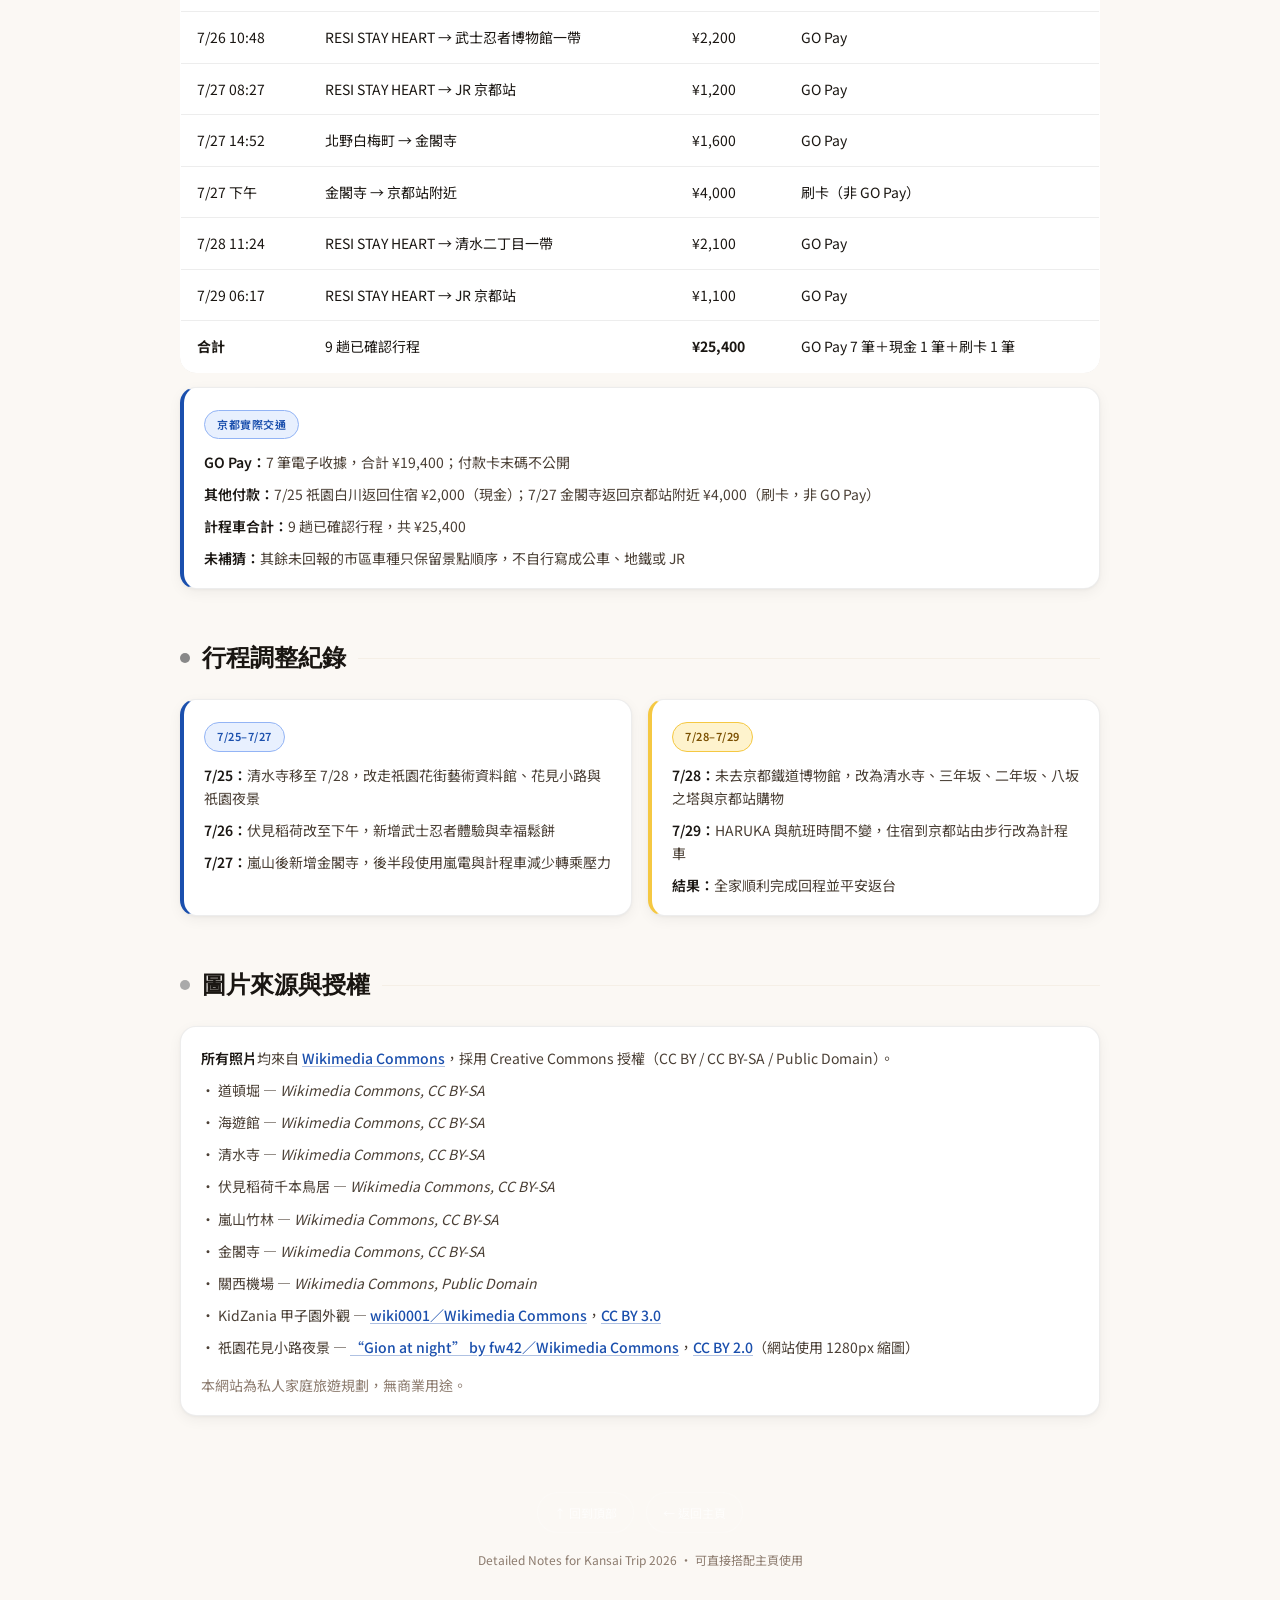
==== commit 424b6e2d: "Complete taxi payment records" ====
--- a/details.html
+++ b/details.html
@@ -555,7 +555,7 @@
 <div><strong>接著</strong>散步花見小路通，感受祇園花街與町家街景</div>
 <div><strong>晚餐</strong>在舞妓飯 祇園本店用餐</div>
 <div><strong>晚間</strong>石塀小路 → 寧寧之道 → 八坂神社 → 祇園白川及周邊老街夜景</div>
-<div><strong>返回住宿</strong>從祇園白川搭計程車返回 RESI STAY HEART</div>
+<div><strong>返回住宿</strong>從祇園白川搭計程車返回 RESI STAY HEART，車資 ¥2,000（現金）</div>
 </div></div>
 <div class="detail-box"><h4>祇園花街體驗</h4><ul>
 <li>正式名稱為<a class="map-link" href="https://gion-museum.com/" target="_blank" rel="noopener">祇園 花街芸術資料館（Gion Kagai Art Museum）</a>。</li>
@@ -565,7 +565,7 @@
 <div class="detail-box"><h4>晚餐與夜間散步</h4><ul>
 <li>晚餐店家是<a class="map-link" href="https://maikohan-kyoto.com/gion/" target="_blank" rel="noopener">舞妓飯 祇園本店</a>。</li>
 <li>飯後依序走訪<a class="map-link" href="https://www.google.com/maps/search/?api=1&query=Ishibei-koji+Lane+Kyoto" target="_blank" rel="noopener">石塀小路</a>、<a class="map-link" href="https://www.google.com/maps/search/?api=1&query=Nene-no-michi+Kyoto" target="_blank" rel="noopener">寧寧之道</a>與<a class="map-link" href="https://www.google.com/maps/search/?api=1&query=Yasaka+Shrine+Kyoto" target="_blank" rel="noopener">八坂神社</a>。</li>
-<li>最後到<a class="map-link" href="https://www.google.com/maps/search/?api=1&query=Gion+Shirakawa+Kyoto" target="_blank" rel="noopener">祇園白川</a>及附近老街看夜景，結束後搭計程車返回 RESI STAY HEART。</li>
+<li>最後到<a class="map-link" href="https://www.google.com/maps/search/?api=1&query=Gion+Shirakawa+Kyoto" target="_blank" rel="noopener">祇園白川</a>及附近老街看夜景，結束後搭計程車返回 RESI STAY HEART，車資 ¥2,000（現金）。</li>
 </ul></div>
 <div class="detail-box"><h4>與原計畫的差異</h4><ul>
 <li>原訂入住後前往清水寺、二寧坂與祇園，實際把清水寺移到 7/28。</li>
@@ -615,7 +615,7 @@
 <div><strong>10:56</strong>抵達トロッコ嵯峨</div>
 <div><strong>下車後</strong>先在車站附近簡單吃拉麵，再前往嵐山竹林拍照</div>
 <div><strong>14:52</strong>搭嵐電到北野白梅町後，再轉計程車前往金閣寺，GO Pay ¥1,600</div>
-<div><strong>參觀後</strong>搭計程車返回京都站附近</div>
+<div><strong>參觀後</strong>搭計程車返回京都站附近，車資 ¥4,000（刷卡，非 GO Pay）</div>
 <div><strong>晚餐</strong>京都北白川拉麵魁力屋</div>
 <div><strong>餐後</strong>到 Yodobashi Camera Multimedia 京都購物</div>
 </div></div>
@@ -626,7 +626,7 @@
 </ul></div>
 <div class="detail-box"><h4>金閣寺與返程</h4><ul>
 <li><a class="map-link" href="https://www.google.com/maps/search/?api=1&query=Randen+Arashiyama+Station" target="_blank" rel="noopener">嵐電</a>不直達金閣寺；實際先往北野白梅町方向移動，再轉計程車到<a class="map-link" href="https://www.google.com/maps/search/?api=1&query=Kinkaku-ji" target="_blank" rel="noopener">金閣寺</a>。</li>
-<li>金閣寺參觀與拍照同樣走了不少路，結束後直接搭計程車返回京都站附近。</li>
+<li>金閣寺參觀與拍照同樣走了不少路，結束後直接搭計程車返回京都站附近，車資 ¥4,000（刷卡，非 GO Pay）。</li>
 <li>晚餐為<a class="map-link" href="https://www.google.com/maps/search/?api=1&query=Kyoto+Kitashirakawa+Ramen+Kairikiya+Karasuma+Shichijo" target="_blank" rel="noopener">京都北白川拉麵魁力屋</a>；依動線最可能是烏丸七條店，分店仍以收據為準。</li>
 </ul></div>
 <div class="detail-box"><h4>與原計畫的差異</h4><ul>
@@ -728,14 +728,14 @@
 <div class="pillrow"><span class="pill">金額皆為約數</span><span class="pill">現金餘額 ¥0</span><span class="pill">其餘刷卡</span></div>
 </div>
 <div class="card blue-card">
-<span class="tag info">計程車電子收據</span>
-<h3>GO Pay 7 筆，合計 ¥19,400</h3>
-<div class="list">
-<div><strong>大阪：</strong>7/21 前往 USJ，¥8,000</div>
-<div><strong>京都：</strong>7/25–7/29 共 6 筆，合計 ¥11,400</div>
-<div><strong>範圍：</strong>只統計本次提供的 GO Pay 電子收據；其他街招、現金或未顯示於畫面的計程車不計入此合計</div>
-</div>
-<div class="pillrow"><span class="pill">7 筆</span><span class="pill">GO Pay</span><span class="pill">¥19,400</span></div>
+<span class="tag info">可確認計程車支出</span>
+<h3>9 趟，合計 ¥25,400</h3>
+<div class="list">
+<div><strong>GO Pay：</strong>7 筆電子收據，合計 ¥19,400</div>
+<div><strong>其他付款：</strong>7/25 現金 ¥2,000；7/27 刷卡 ¥4,000</div>
+<div><strong>範圍：</strong>統計已提供電子收據或另行確認金額的計程車行程</div>
+</div>
+<div class="pillrow"><span class="pill">9 趟</span><span class="pill">GO Pay／現金／刷卡</span><span class="pill">¥25,400</span></div>
 </div>
 </div>
 
@@ -796,7 +796,7 @@
     <h3>大阪飯店 → 京都住宿</h3>
     <div class="route-path">10:00 ESLEAD 退房 <span class="arrow">→</span> 大阪移動至京都 <span class="arrow">→</span> 約 14:00 RESI STAY HEART</div>
     <div class="route-meta">實際確認的是退房與抵達住宿時間；中間使用的車站與轉乘方式未回報，因此不補猜。</div>
-    <div class="route-note">安頓行李後，14:21 搭計程車到祇園小松町一帶，GO Pay ¥3,200；祇園白川夜景結束後也搭計程車返回住宿，但回程金額未記錄。</div>
+    <div class="route-note">安頓行李後，14:21 搭計程車到祇園小松町一帶，GO Pay ¥3,200；祇園白川夜景結束後搭計程車返回住宿，車資 ¥2,000（現金）。</div>
   </article>
   <article class="route-card kyoto">
     <div class="route-date">7/26 · 實際市區＋伏見動線</div>
@@ -810,7 +810,7 @@
     <h3>トロッコ亀岡 → 嵐山 → 金閣寺 → 京都站</h3>
     <div class="route-path">08:27 住宿 <span class="arrow">→ 計程車 →</span> JR 京都站 <span class="arrow">→</span> 10:30 トロッコ亀岡 <span class="arrow">→</span> 10:56 トロッコ嵯峨 <span class="arrow">→</span> 嵐山竹林 <span class="arrow">→</span> 嵐電＋計程車 <span class="arrow">→</span> 金閣寺 <span class="arrow">→</span> 計程車至京都站</div>
     <div class="route-meta">住宿到京都站 GO Pay ¥1,200；嵐山後搭嵐電到北野白梅町，14:52 再轉計程車到金閣寺，GO Pay ¥1,600。</div>
-    <div class="route-note">嵐電不直達金閣寺。參觀後直接搭計程車回京都站附近，但該段金額未出現在本次 GO 收據畫面。</div>
+    <div class="route-note">嵐電不直達金閣寺。參觀後直接搭計程車回京都站附近，車資 ¥4,000（刷卡，非 GO Pay）。</div>
   </article>
   <article class="route-card kyoto">
     <div class="route-date">7/28 · 實際清水寺＋京都站動線</div>
@@ -829,24 +829,27 @@
 </div>
 <div class="table-wrap" style="margin-top:14px">
 <table>
-<thead><tr><th>日期時間</th><th>實際路段</th><th>GO Pay</th></tr></thead>
+<thead><tr><th>日期時間</th><th>實際路段</th><th>金額</th><th>付款方式</th></tr></thead>
 <tbody>
-<tr><td>7/21 08:14</td><td>ESLEAD HOTEL 大阪日本橋 → USJ</td><td>¥8,000</td></tr>
-<tr><td>7/25 14:21</td><td>RESI STAY HEART → 祇園小松町一帶</td><td>¥3,200</td></tr>
-<tr><td>7/26 10:48</td><td>RESI STAY HEART → 武士忍者博物館一帶</td><td>¥2,200</td></tr>
-<tr><td>7/27 08:27</td><td>RESI STAY HEART → JR 京都站</td><td>¥1,200</td></tr>
-<tr><td>7/27 14:52</td><td>北野白梅町 → 金閣寺</td><td>¥1,600</td></tr>
-<tr><td>7/28 11:24</td><td>RESI STAY HEART → 清水二丁目一帶</td><td>¥2,100</td></tr>
-<tr><td>7/29 06:17</td><td>RESI STAY HEART → JR 京都站</td><td>¥1,100</td></tr>
-<tr><td><strong>合計</strong></td><td>7 筆電子收據</td><td><strong>¥19,400</strong></td></tr>
+<tr><td>7/21 08:14</td><td>ESLEAD HOTEL 大阪日本橋 → USJ</td><td>¥8,000</td><td>GO Pay</td></tr>
+<tr><td>7/25 14:21</td><td>RESI STAY HEART → 祇園小松町一帶</td><td>¥3,200</td><td>GO Pay</td></tr>
+<tr><td>7/25 晚間</td><td>祇園白川 → RESI STAY HEART</td><td>¥2,000</td><td>現金</td></tr>
+<tr><td>7/26 10:48</td><td>RESI STAY HEART → 武士忍者博物館一帶</td><td>¥2,200</td><td>GO Pay</td></tr>
+<tr><td>7/27 08:27</td><td>RESI STAY HEART → JR 京都站</td><td>¥1,200</td><td>GO Pay</td></tr>
+<tr><td>7/27 14:52</td><td>北野白梅町 → 金閣寺</td><td>¥1,600</td><td>GO Pay</td></tr>
+<tr><td>7/27 下午</td><td>金閣寺 → 京都站附近</td><td>¥4,000</td><td>刷卡（非 GO Pay）</td></tr>
+<tr><td>7/28 11:24</td><td>RESI STAY HEART → 清水二丁目一帶</td><td>¥2,100</td><td>GO Pay</td></tr>
+<tr><td>7/29 06:17</td><td>RESI STAY HEART → JR 京都站</td><td>¥1,100</td><td>GO Pay</td></tr>
+<tr><td><strong>合計</strong></td><td>9 趟已確認行程</td><td><strong>¥25,400</strong></td><td>GO Pay 7 筆＋現金 1 筆＋刷卡 1 筆</td></tr>
 </tbody>
 </table>
 </div>
 <div class="card blue-card" style="margin-top:14px">
 <span class="tag info">京都實際交通</span>
 <div class="list">
-<div><strong>電子收據：</strong>GO Pay 7 筆，合計 ¥19,400；付款卡末碼不公開</div>
-<div><strong>另有計程車：</strong>7/25 祇園白川返回住宿、7/27 金閣寺返回京都站附近，已確認搭乘但金額未記錄</div>
+<div><strong>GO Pay：</strong>7 筆電子收據，合計 ¥19,400；付款卡末碼不公開</div>
+<div><strong>其他付款：</strong>7/25 祇園白川返回住宿 ¥2,000（現金）；7/27 金閣寺返回京都站附近 ¥4,000（刷卡，非 GO Pay）</div>
+<div><strong>計程車合計：</strong>9 趟已確認行程，共 ¥25,400</div>
 <div><strong>未補猜：</strong>其餘未回報的市區車種只保留景點順序，不自行寫成公車、地鐵或 JR</div>
 </div>
 </div>
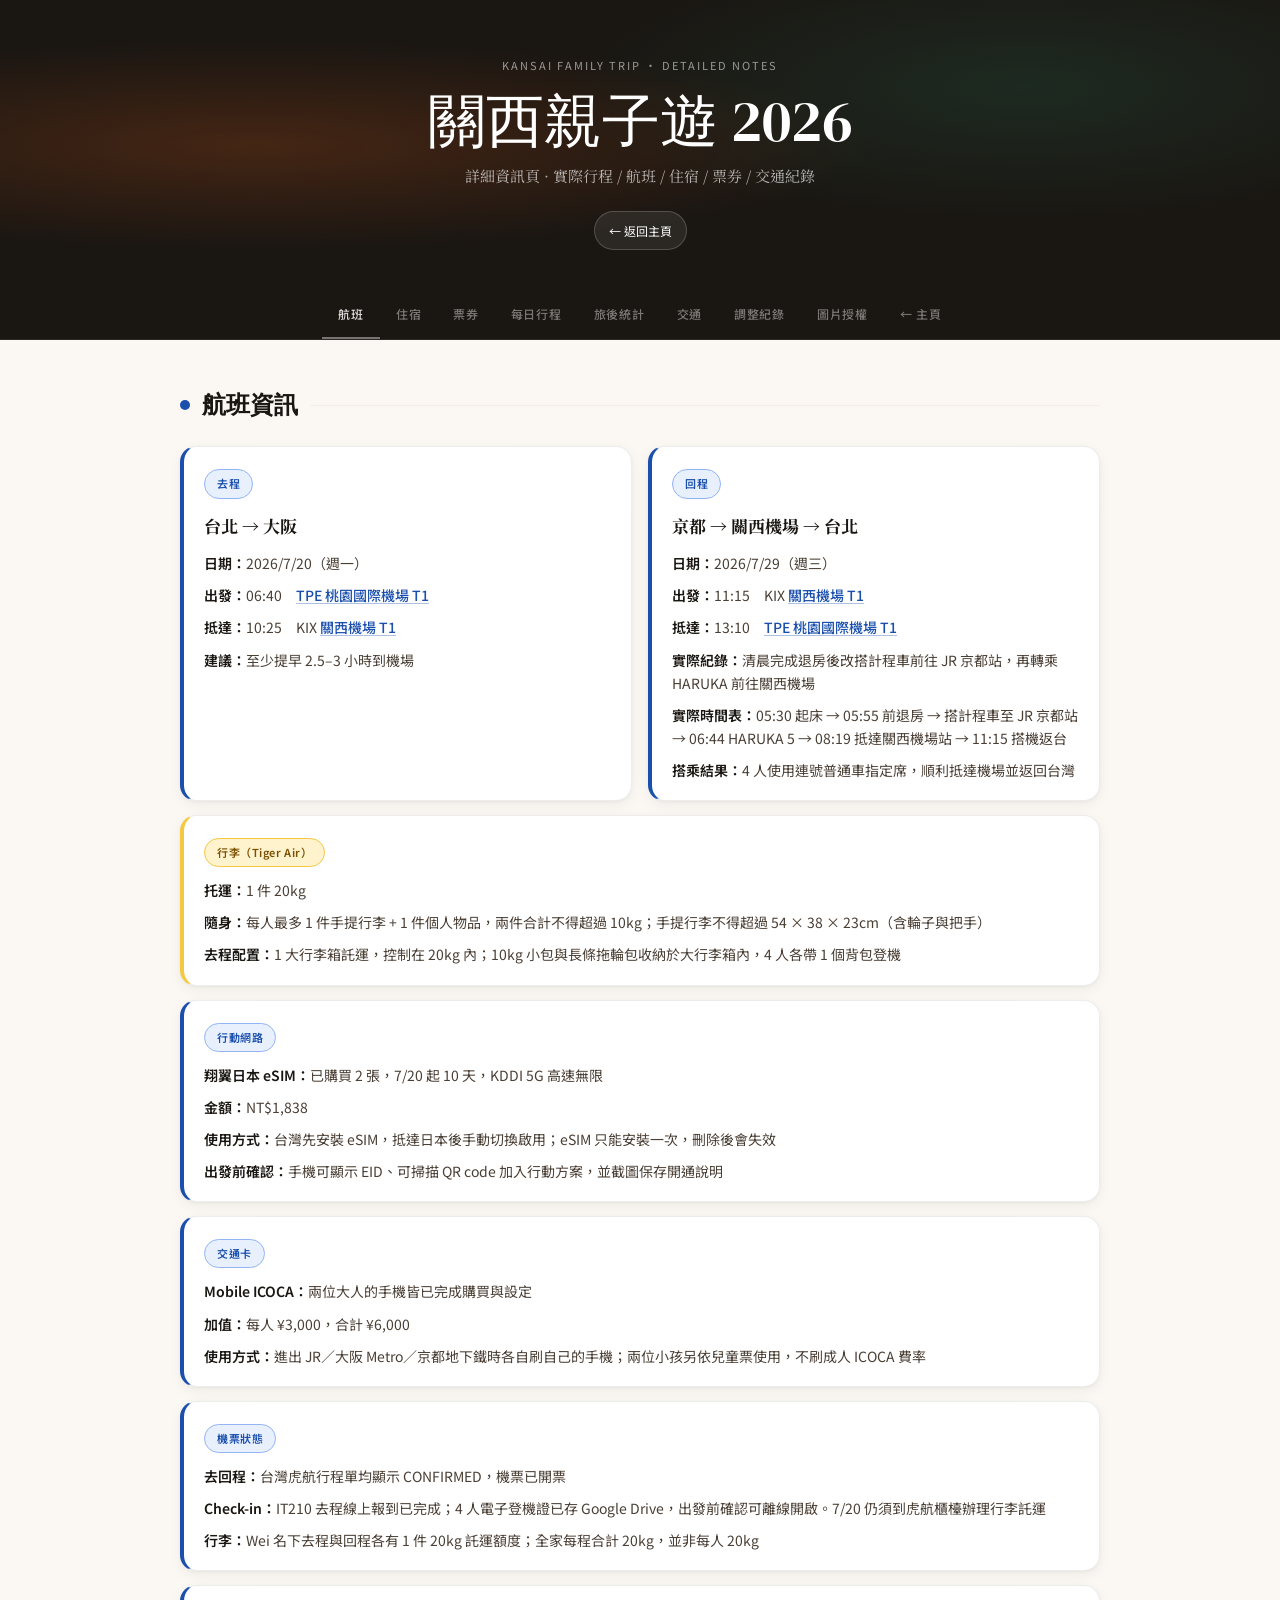
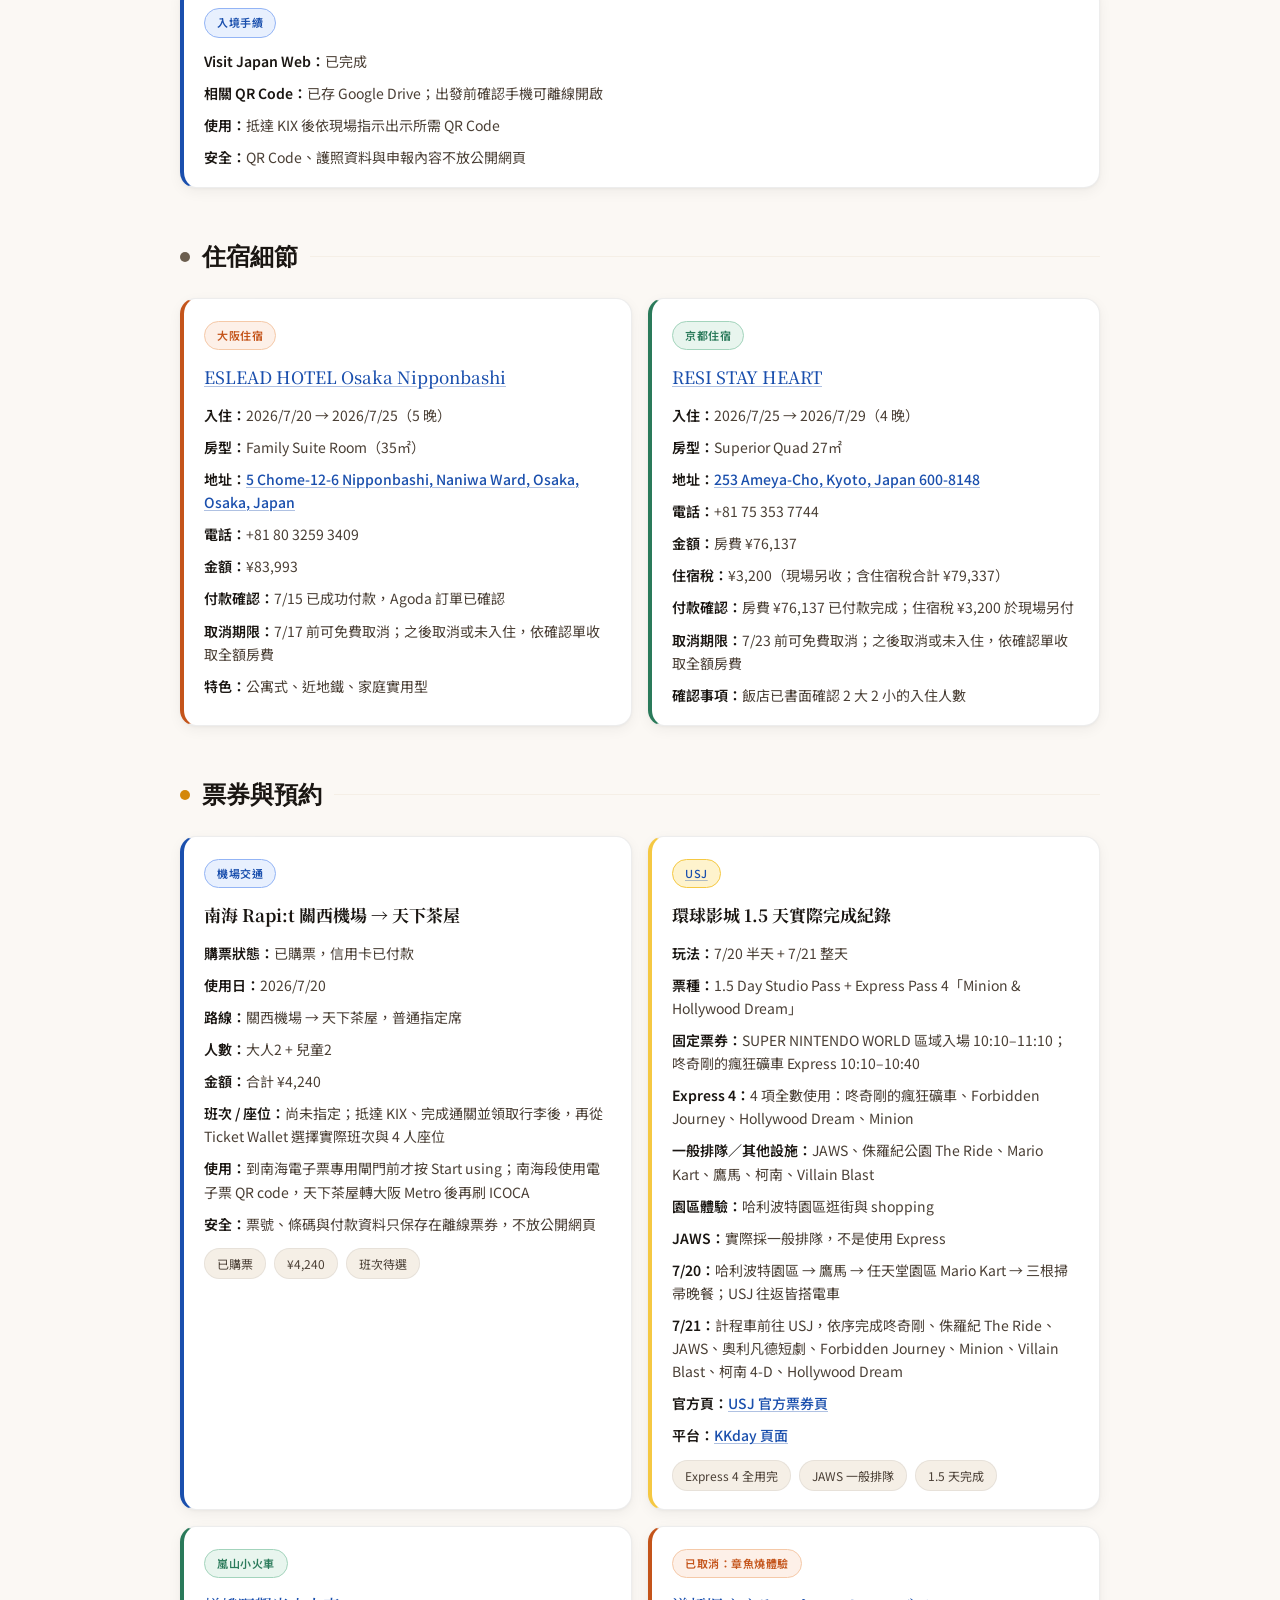
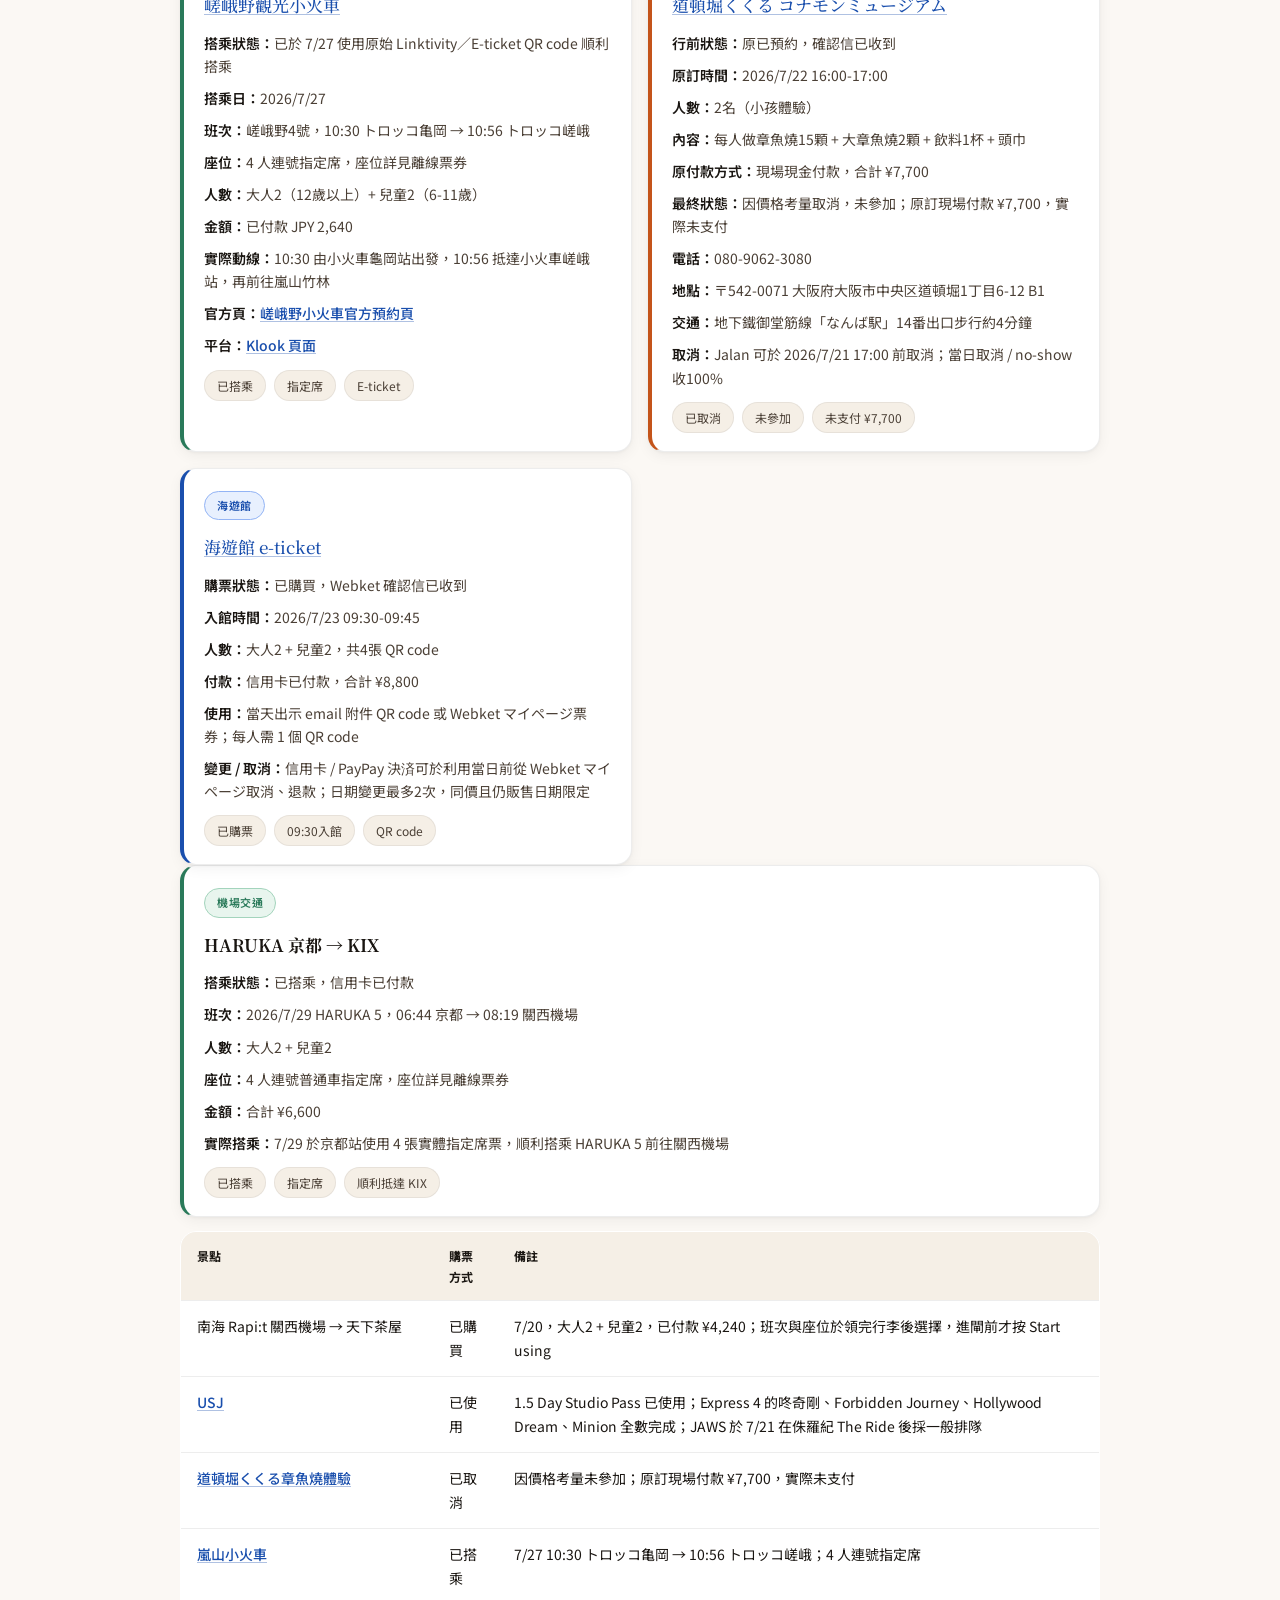
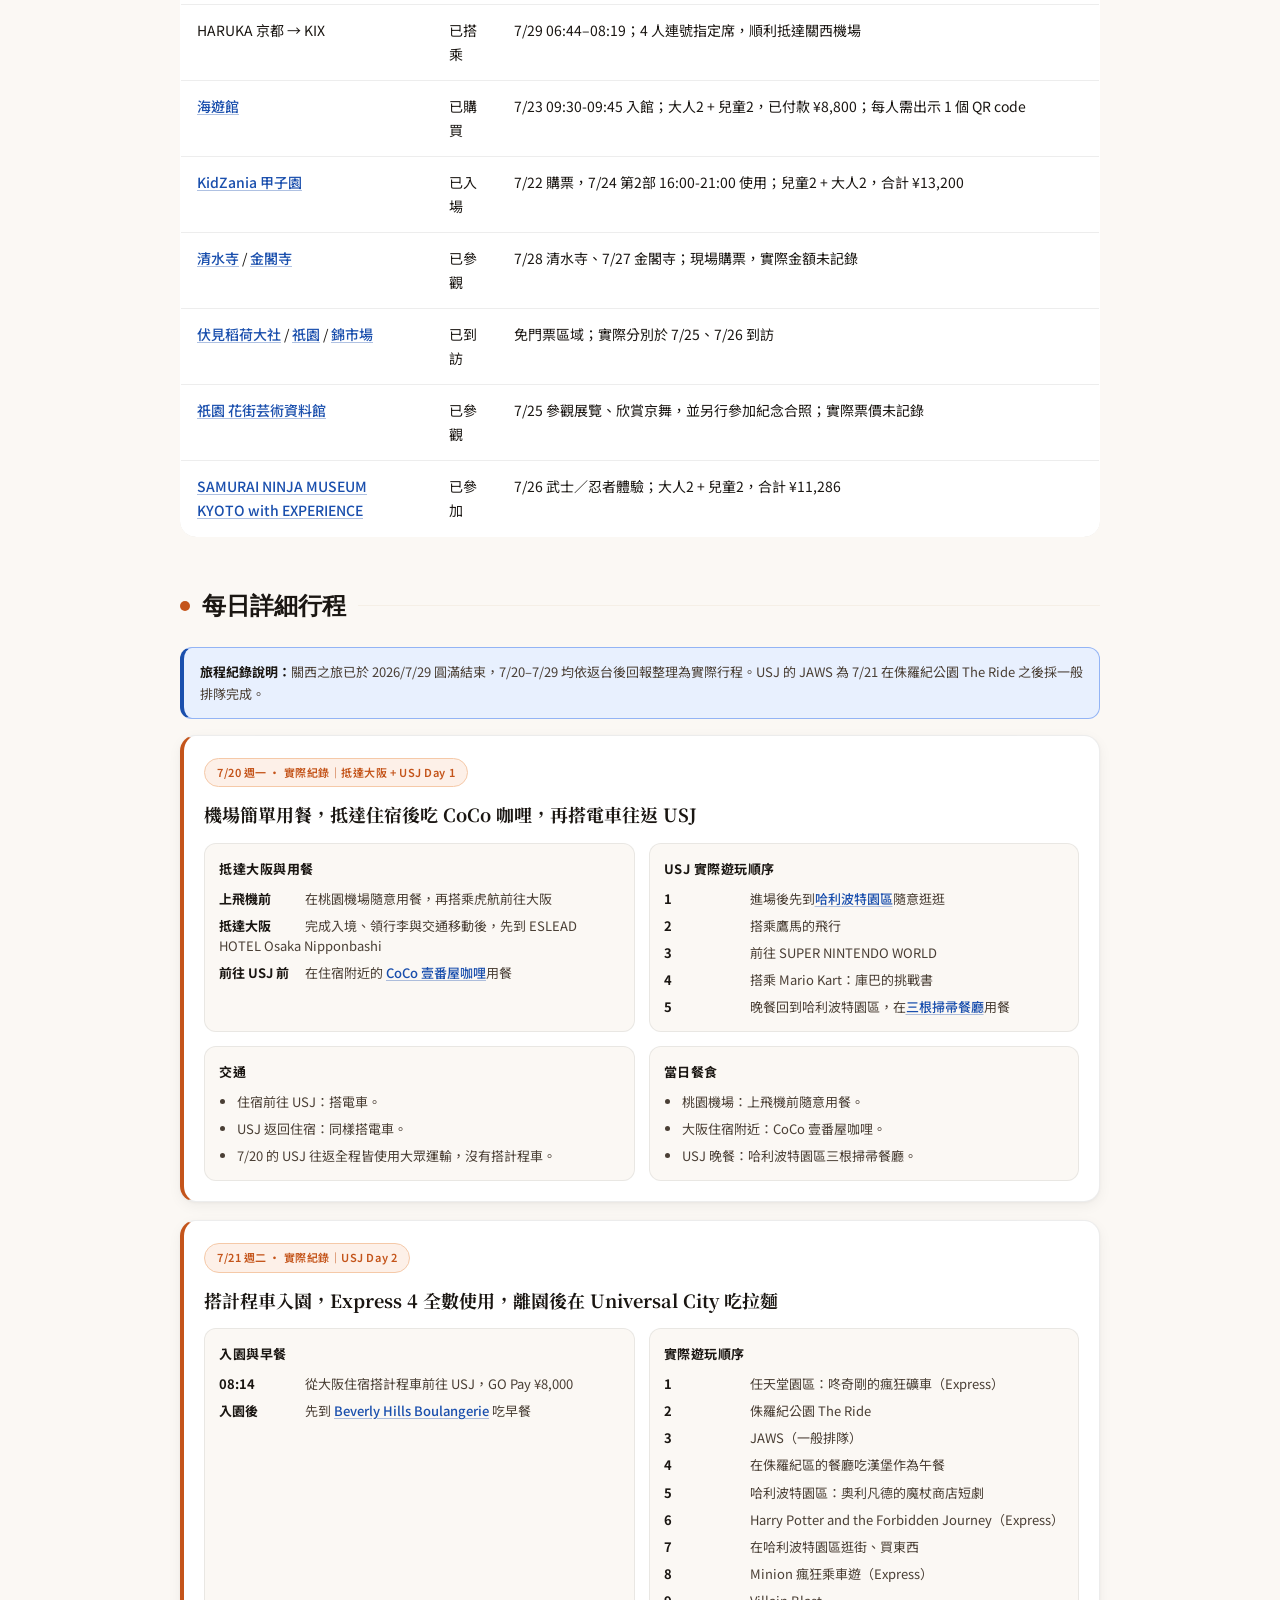
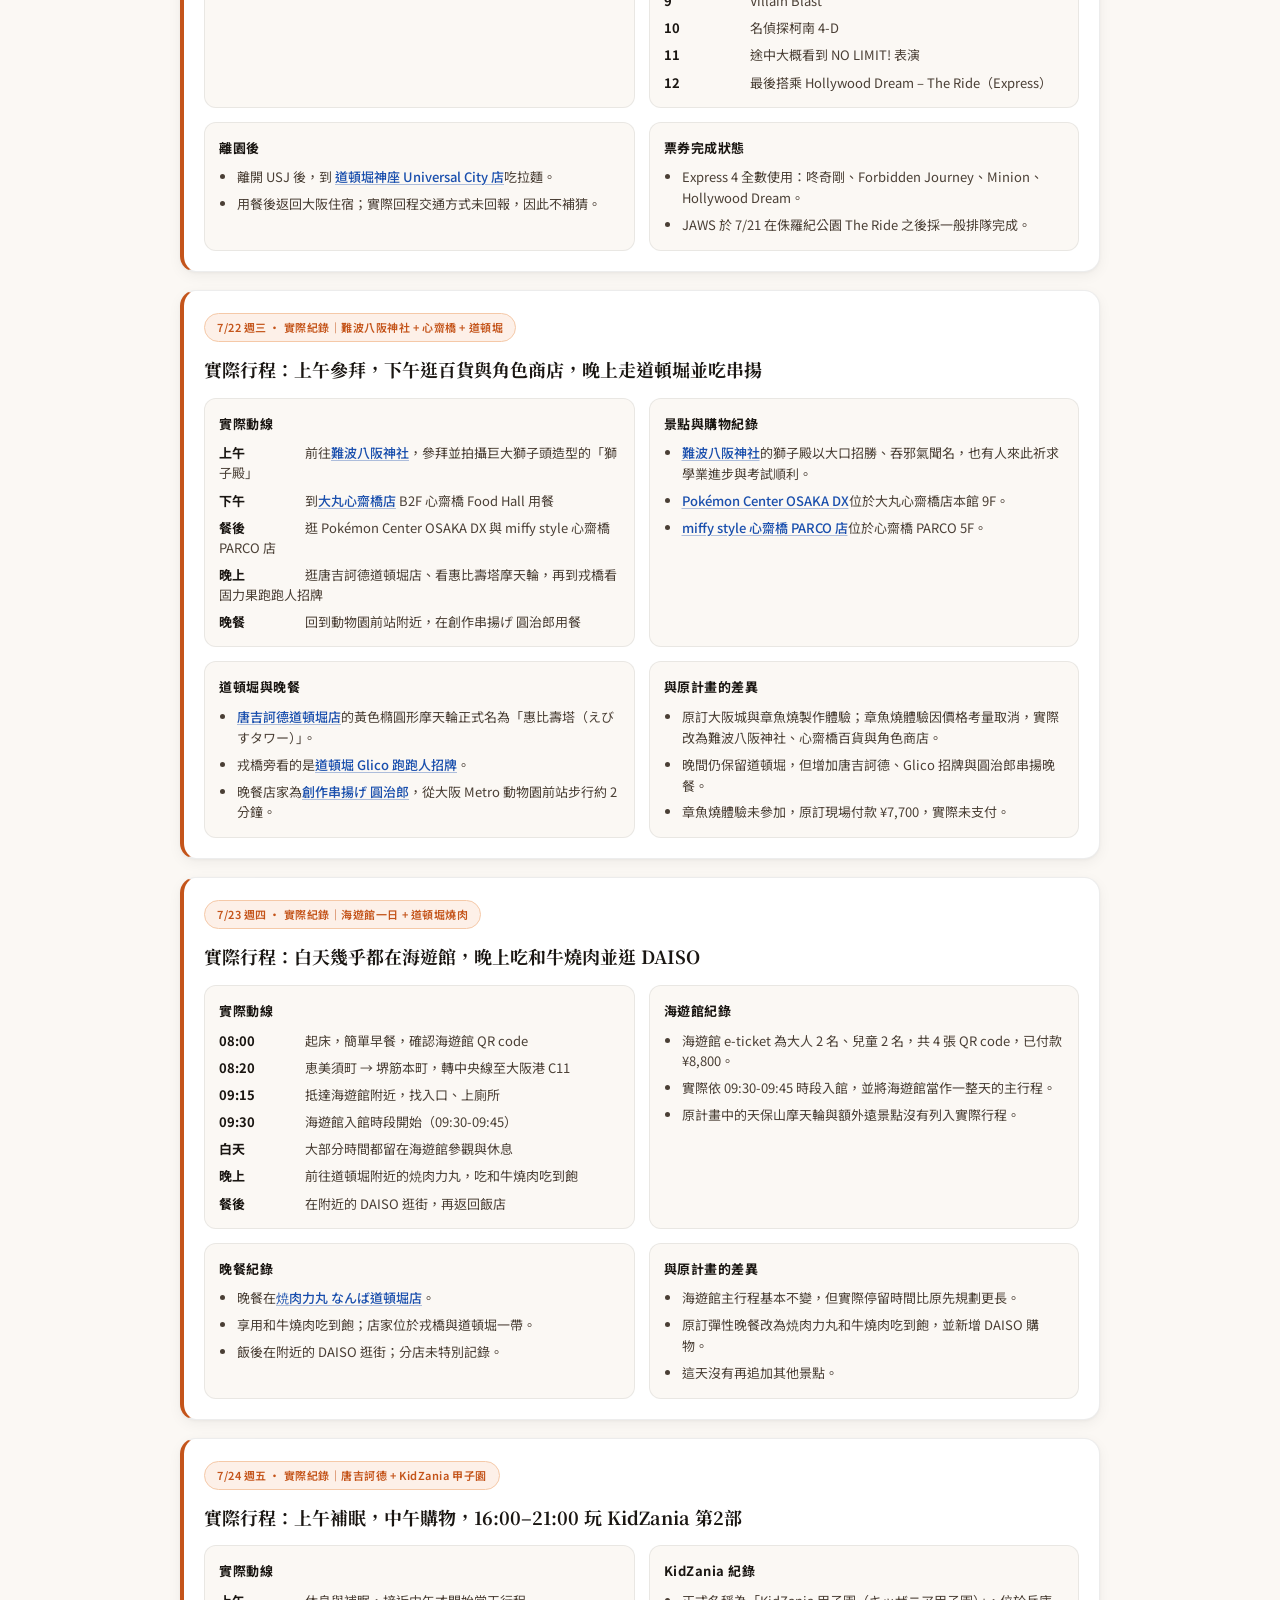
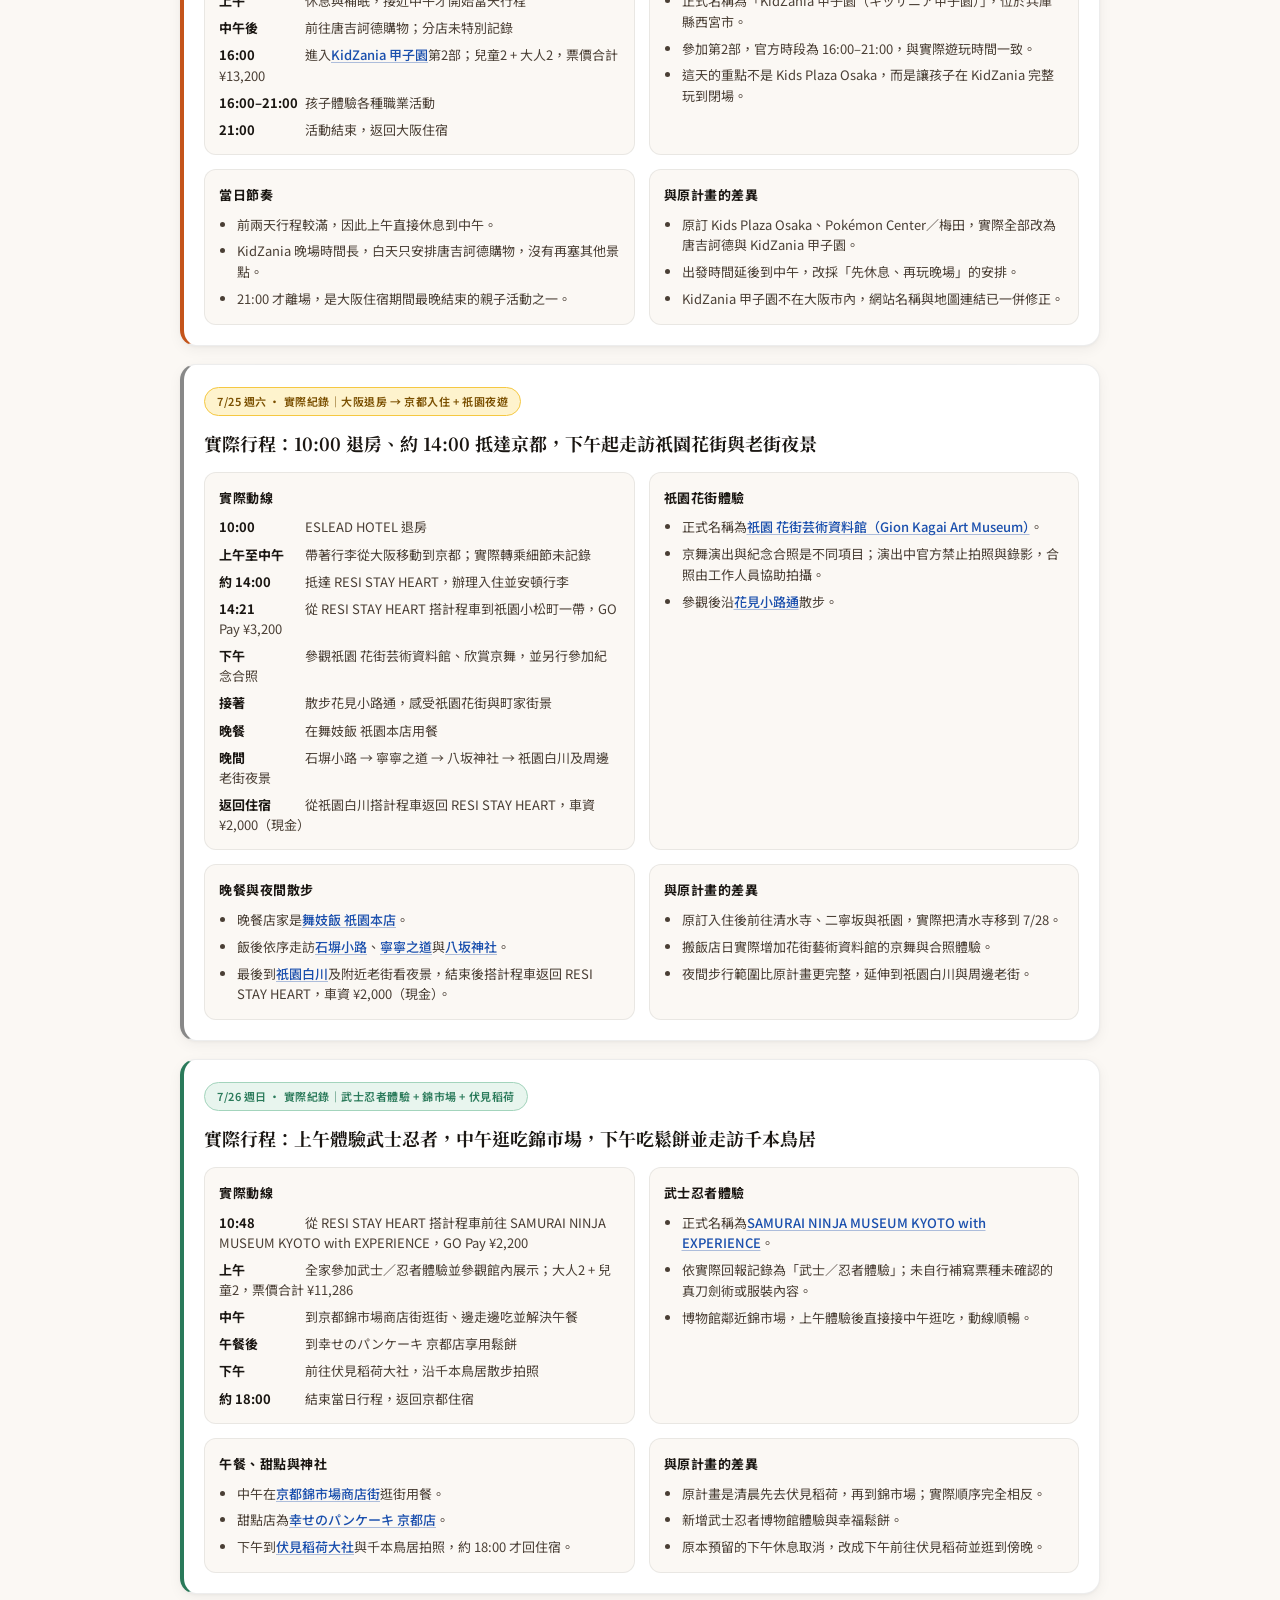
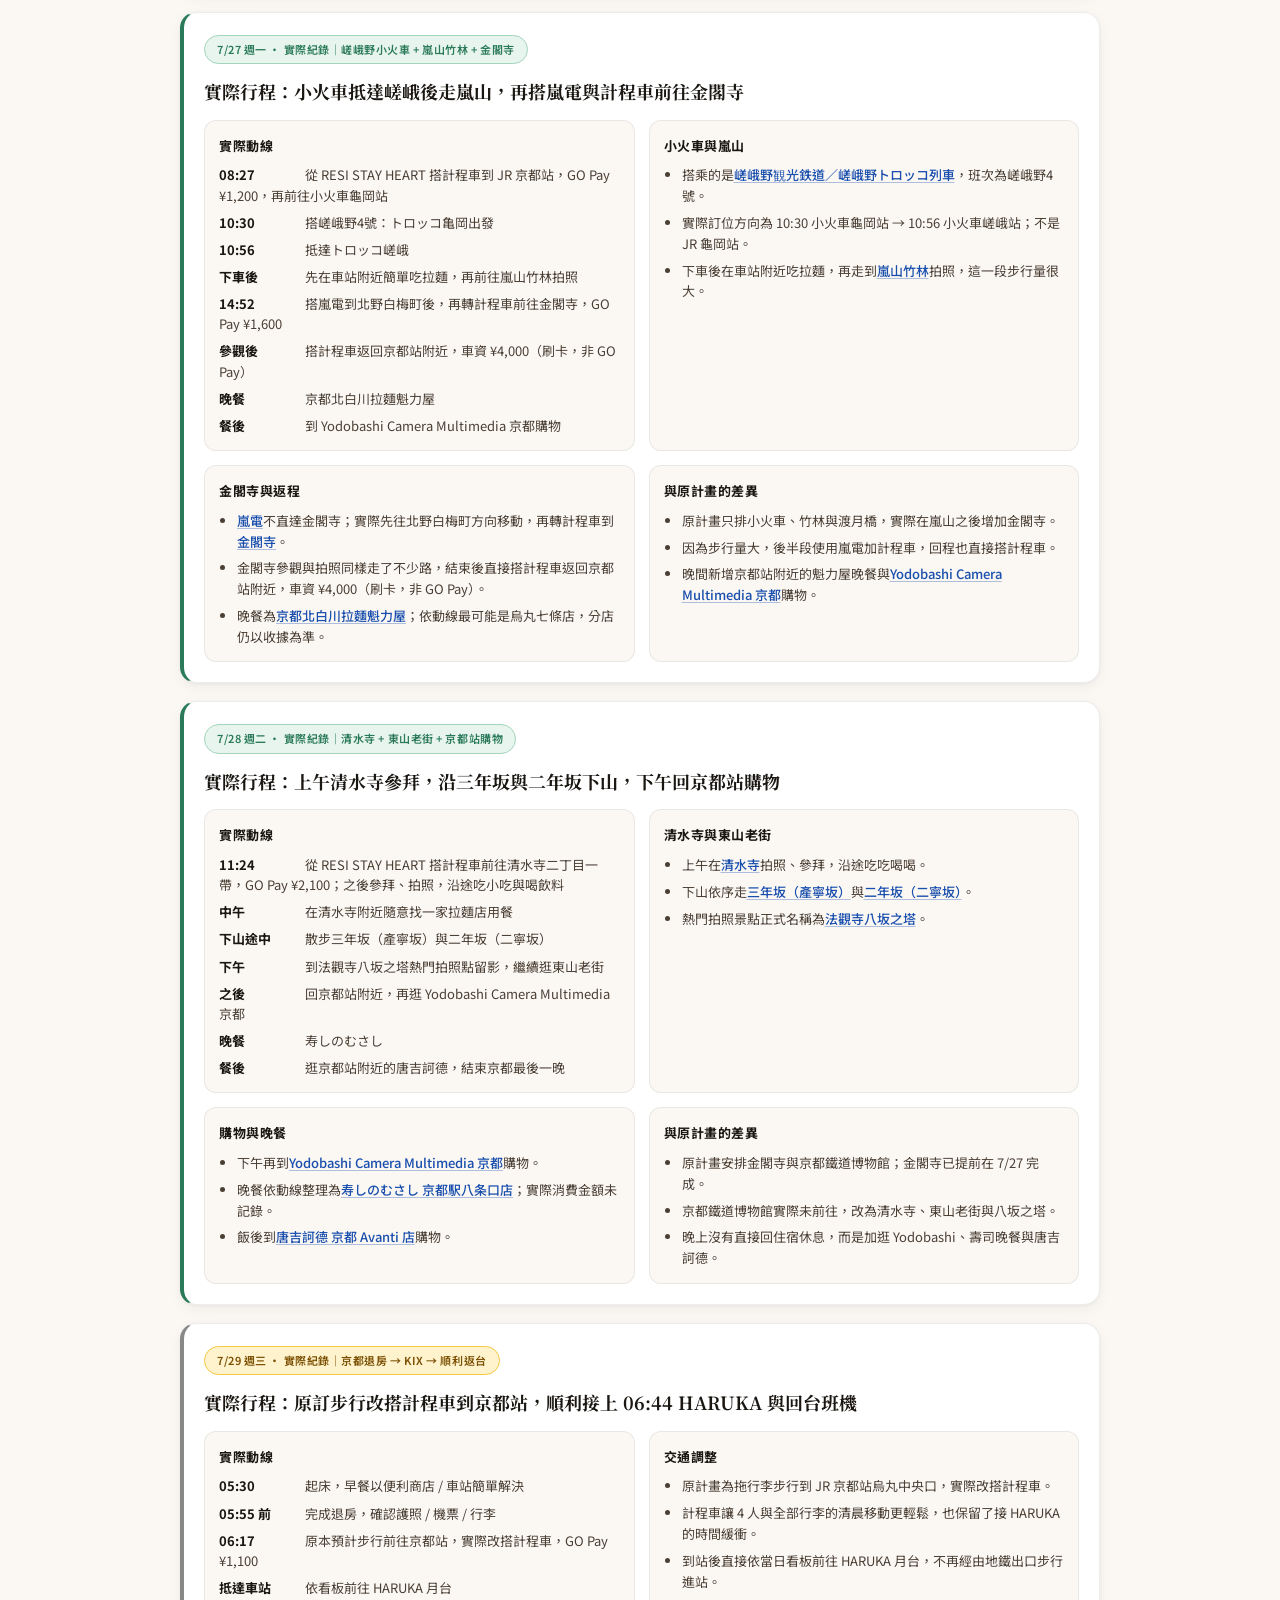
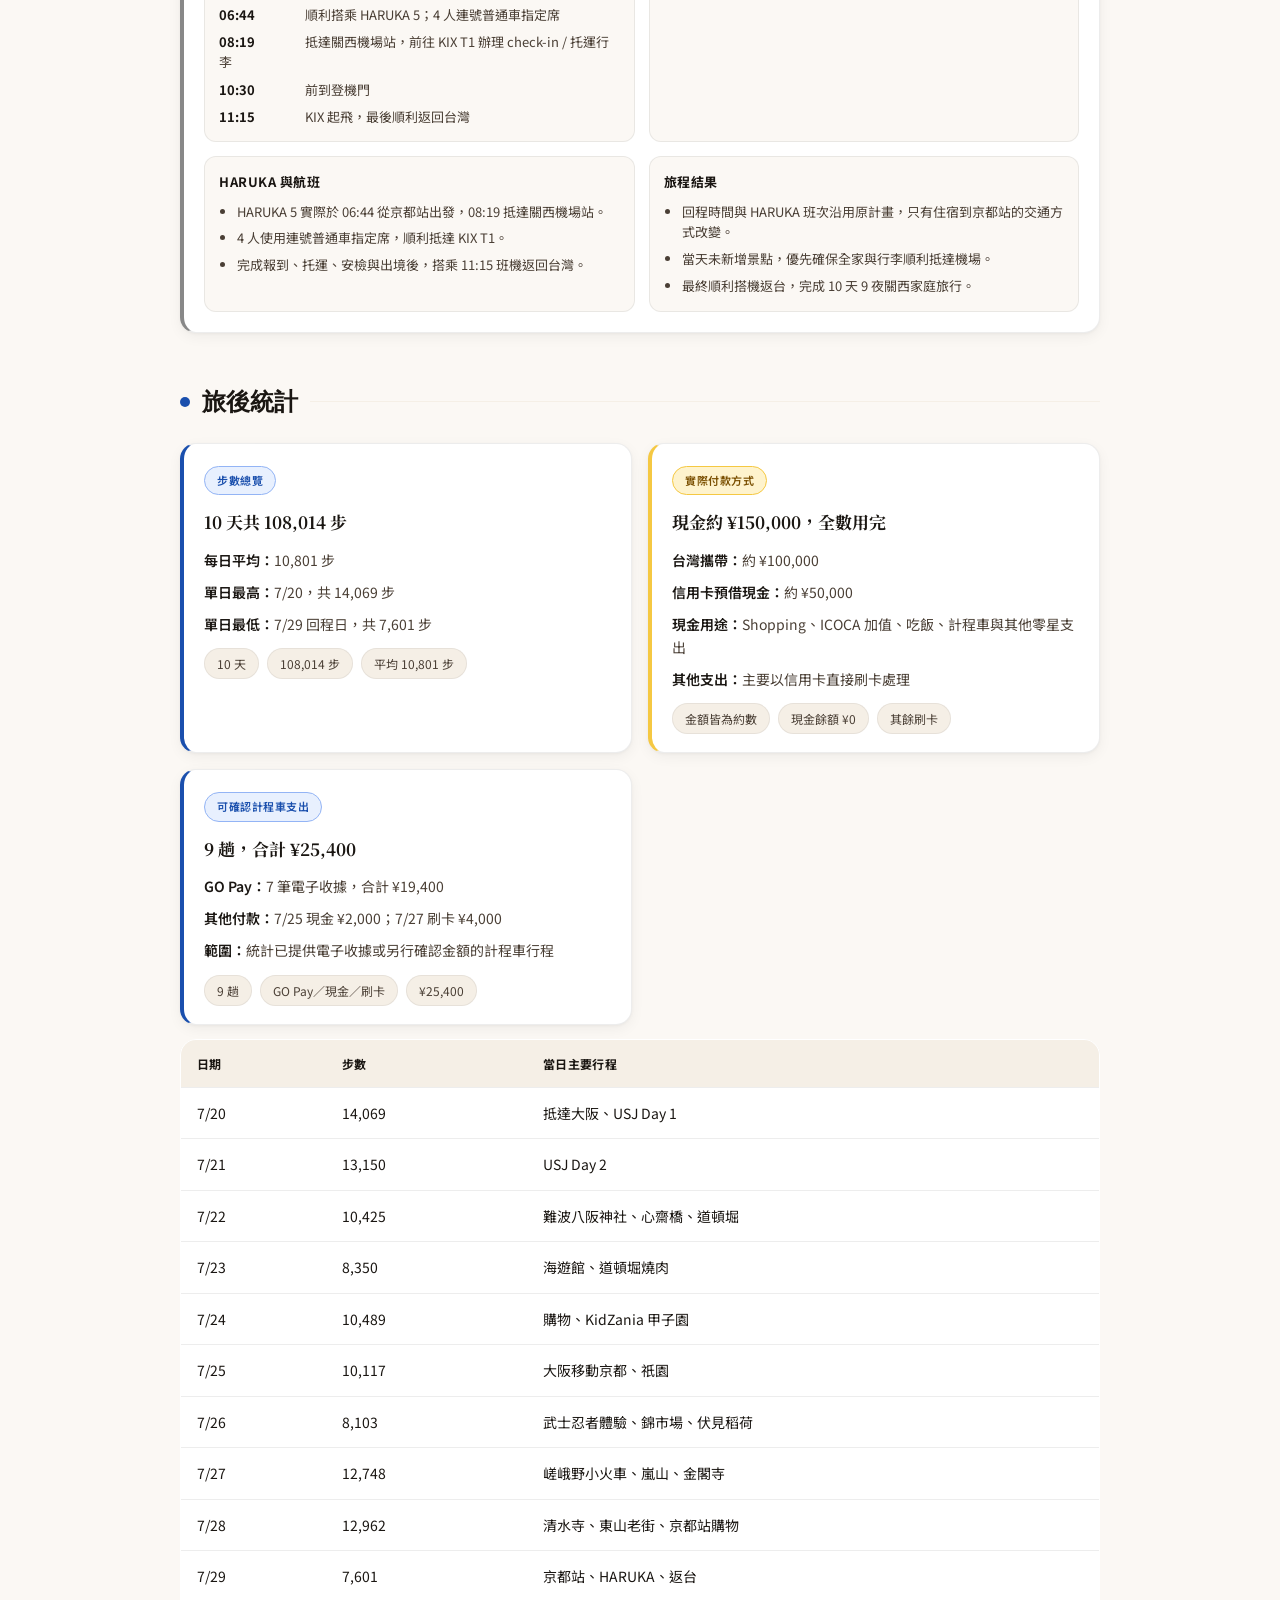
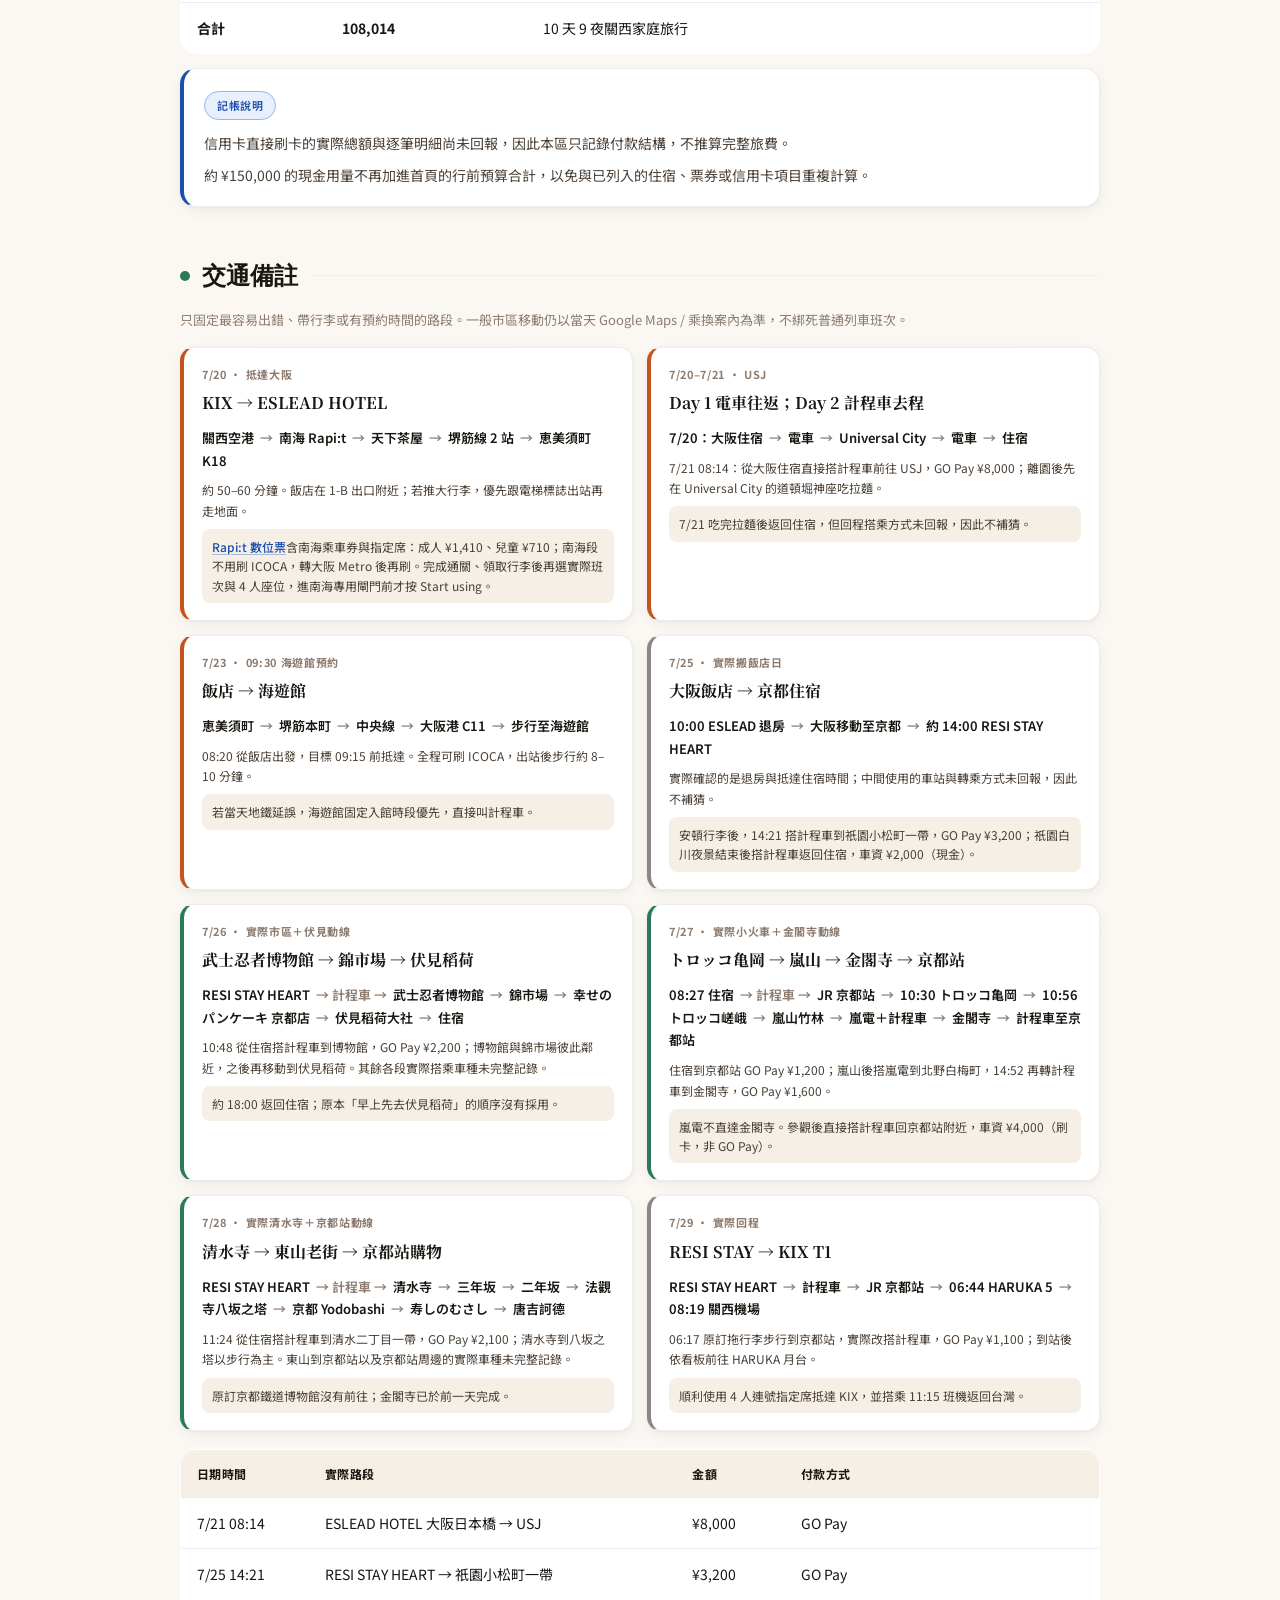
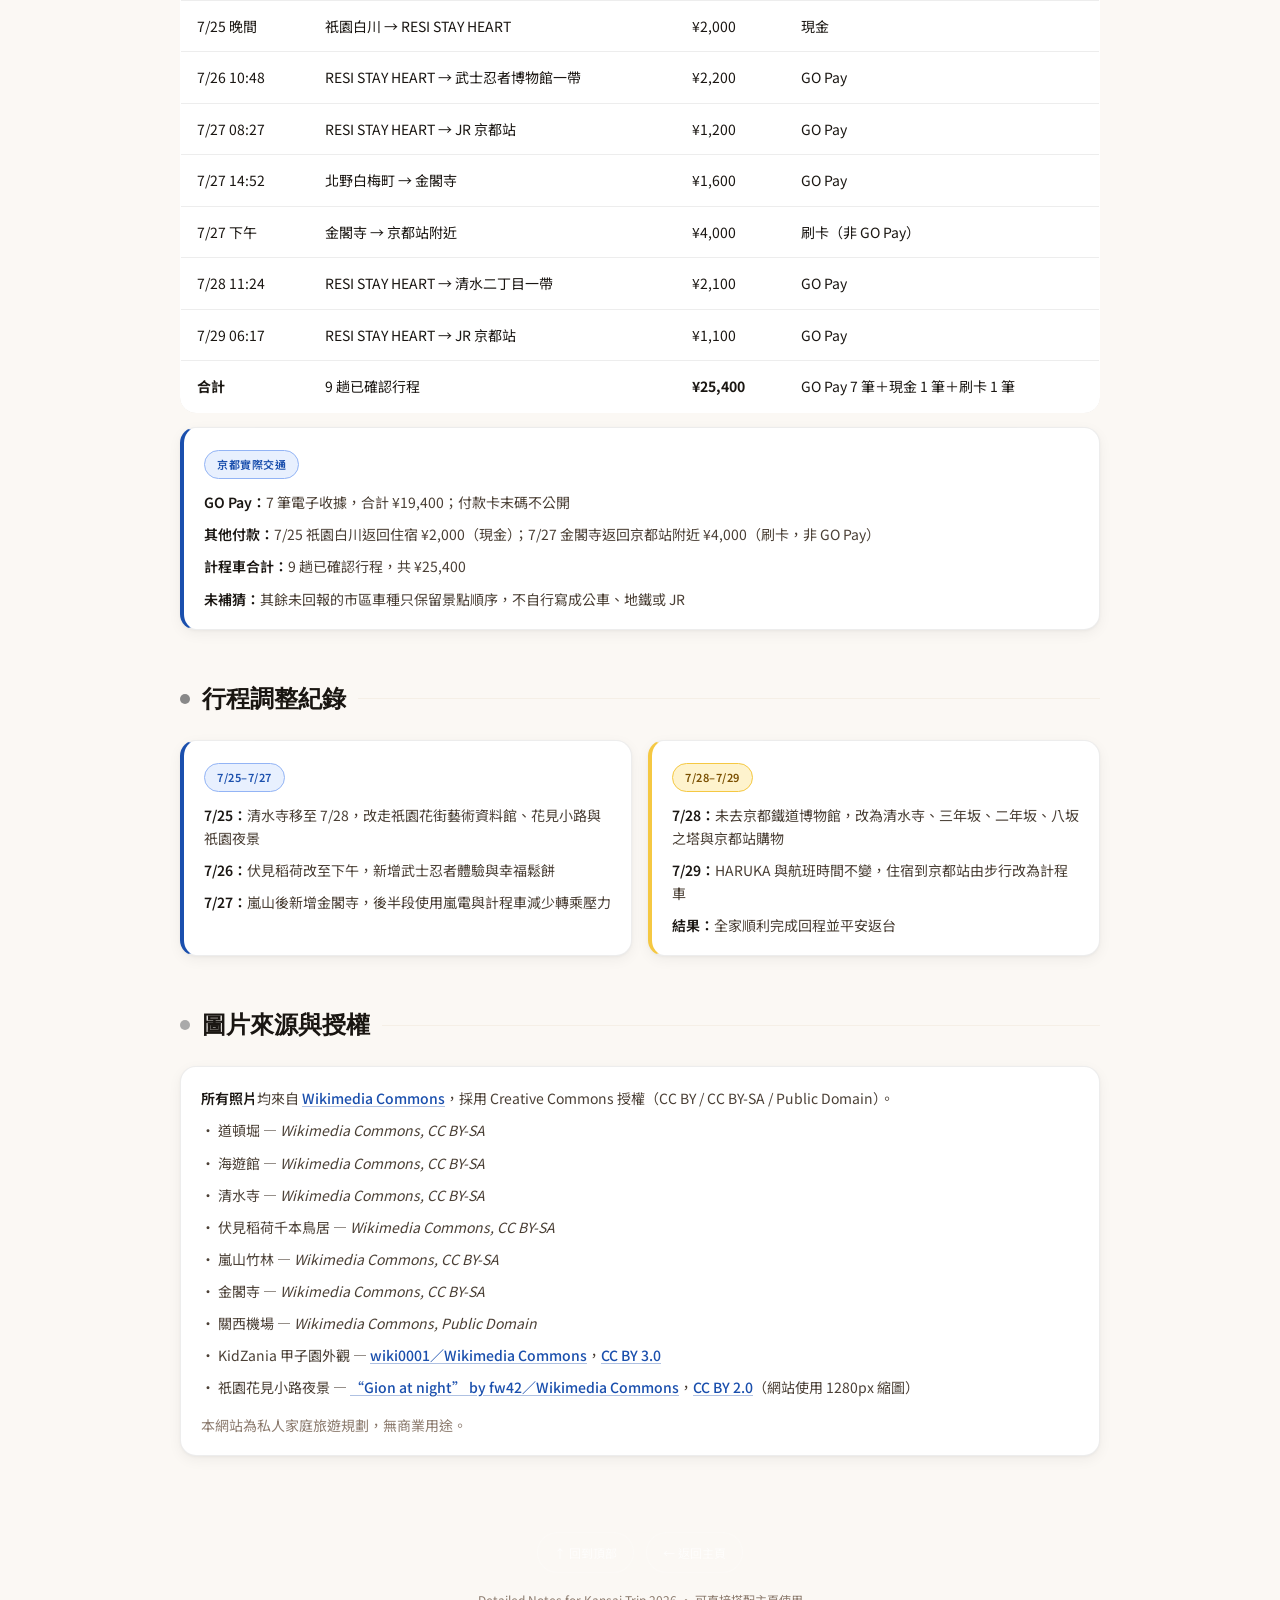
==== commit 78ec0649: "Record KidZania and ninja museum costs" ====
--- a/details.html
+++ b/details.html
@@ -374,11 +374,11 @@
 <tr><td><a class="map-link" href="https://www.google.com/maps/search/?api=1&query=Sagano+Romantic+Train" target="_blank" rel="noopener">嵐山小火車</a></td><td>已搭乘</td><td>7/27 10:30 トロッコ亀岡 → 10:56 トロッコ嵯峨；4 人連號指定席</td></tr>
 <tr><td>HARUKA 京都 → KIX</td><td>已搭乘</td><td>7/29 06:44–08:19；4 人連號指定席，順利抵達關西機場</td></tr>
 <tr><td><a class="map-link" href="https://www.google.com/maps/search/?api=1&query=Kaiyukan+Osaka" target="_blank" rel="noopener">海遊館</a></td><td>已購買</td><td>7/23 09:30-09:45 入館；大人2 + 兒童2，已付款 ¥8,800；每人需出示 1 個 QR code</td></tr>
-<tr><td><a class="map-link" href="https://www.google.com/maps/search/?api=1&query=KidZania+Koshien" target="_blank" rel="noopener">KidZania 甲子園</a></td><td>已入場</td><td>7/24 第2部 16:00-21:00；實際票價尚未記錄</td></tr>
+<tr><td><a class="map-link" href="https://www.google.com/maps/search/?api=1&query=KidZania+Koshien" target="_blank" rel="noopener">KidZania 甲子園</a></td><td>已入場</td><td>7/22 購票，7/24 第2部 16:00-21:00 使用；兒童2 + 大人2，合計 ¥13,200</td></tr>
 <tr><td><a class="map-link" href="https://www.google.com/maps/search/?api=1&query=Kiyomizu-dera+Kyoto" target="_blank" rel="noopener">清水寺</a> / <a class="map-link" href="https://www.google.com/maps/search/?api=1&query=Kinkaku-ji" target="_blank" rel="noopener">金閣寺</a></td><td>已參觀</td><td>7/28 清水寺、7/27 金閣寺；現場購票，實際金額未記錄</td></tr>
 <tr><td><a class="map-link" href="https://www.google.com/maps/search/?api=1&query=Fushimi+Inari+Taisha" target="_blank" rel="noopener">伏見稻荷大社</a> / <a class="map-link" href="https://www.google.com/maps/search/?api=1&query=Gion+Kyoto" target="_blank" rel="noopener">祇園</a> / <a class="map-link" href="https://www.google.com/maps/search/?api=1&query=Nishiki+Market+Kyoto" target="_blank" rel="noopener">錦市場</a></td><td>已到訪</td><td>免門票區域；實際分別於 7/25、7/26 到訪</td></tr>
 <tr><td><a class="map-link" href="https://gion-museum.com/" target="_blank" rel="noopener">祇園 花街芸術資料館</a></td><td>已參觀</td><td>7/25 參觀展覽、欣賞京舞，並另行參加紀念合照；實際票價未記錄</td></tr>
-<tr><td><a class="map-link" href="https://ja.kyoto.travel/tourism/single01.php?category_id=11&amp;tourism_id=2970" target="_blank" rel="noopener">SAMURAI NINJA MUSEUM KYOTO with EXPERIENCE</a></td><td>已參加</td><td>7/26 武士／忍者體驗；實際票種與金額未記錄</td></tr>
+<tr><td><a class="map-link" href="https://ja.kyoto.travel/tourism/single01.php?category_id=11&amp;tourism_id=2970" target="_blank" rel="noopener">SAMURAI NINJA MUSEUM KYOTO with EXPERIENCE</a></td><td>已參加</td><td>7/26 武士／忍者體驗；大人2 + 兒童2，合計 ¥11,286</td></tr>
 </tbody>
 </table>
 </div>
@@ -520,7 +520,7 @@
 <div class="detail-box"><h4>實際動線</h4><div class="time-list">
 <div><strong>上午</strong>休息與補眠，接近中午才開始當天行程</div>
 <div><strong>中午後</strong>前往唐吉訶德購物；分店未特別記錄</div>
-<div><strong>16:00</strong>進入<a class="map-link" href="https://www.google.com/maps/search/?api=1&query=KidZania+Koshien" target="_blank" rel="noopener">KidZania 甲子園</a>第2部</div>
+<div><strong>16:00</strong>進入<a class="map-link" href="https://www.google.com/maps/search/?api=1&query=KidZania+Koshien" target="_blank" rel="noopener">KidZania 甲子園</a>第2部；兒童2 + 大人2，票價合計 ¥13,200</div>
 <div><strong>16:00–21:00</strong>孩子體驗各種職業活動</div>
 <div><strong>21:00</strong>活動結束，返回大阪住宿</div>
 </div></div>
@@ -581,7 +581,7 @@
 <div class="day-detail-grid">
 <div class="detail-box"><h4>實際動線</h4><div class="time-list">
 <div><strong>10:48</strong>從 RESI STAY HEART 搭計程車前往 SAMURAI NINJA MUSEUM KYOTO with EXPERIENCE，GO Pay ¥2,200</div>
-<div><strong>上午</strong>全家參加武士／忍者體驗並參觀館內展示</div>
+<div><strong>上午</strong>全家參加武士／忍者體驗並參觀館內展示；大人2 + 兒童2，票價合計 ¥11,286</div>
 <div><strong>中午</strong>到京都錦市場商店街逛街、邊走邊吃並解決午餐</div>
 <div><strong>午餐後</strong>到幸せのパンケーキ 京都店享用鬆餅</div>
 <div><strong>下午</strong>前往伏見稻荷大社，沿千本鳥居散步拍照</div>
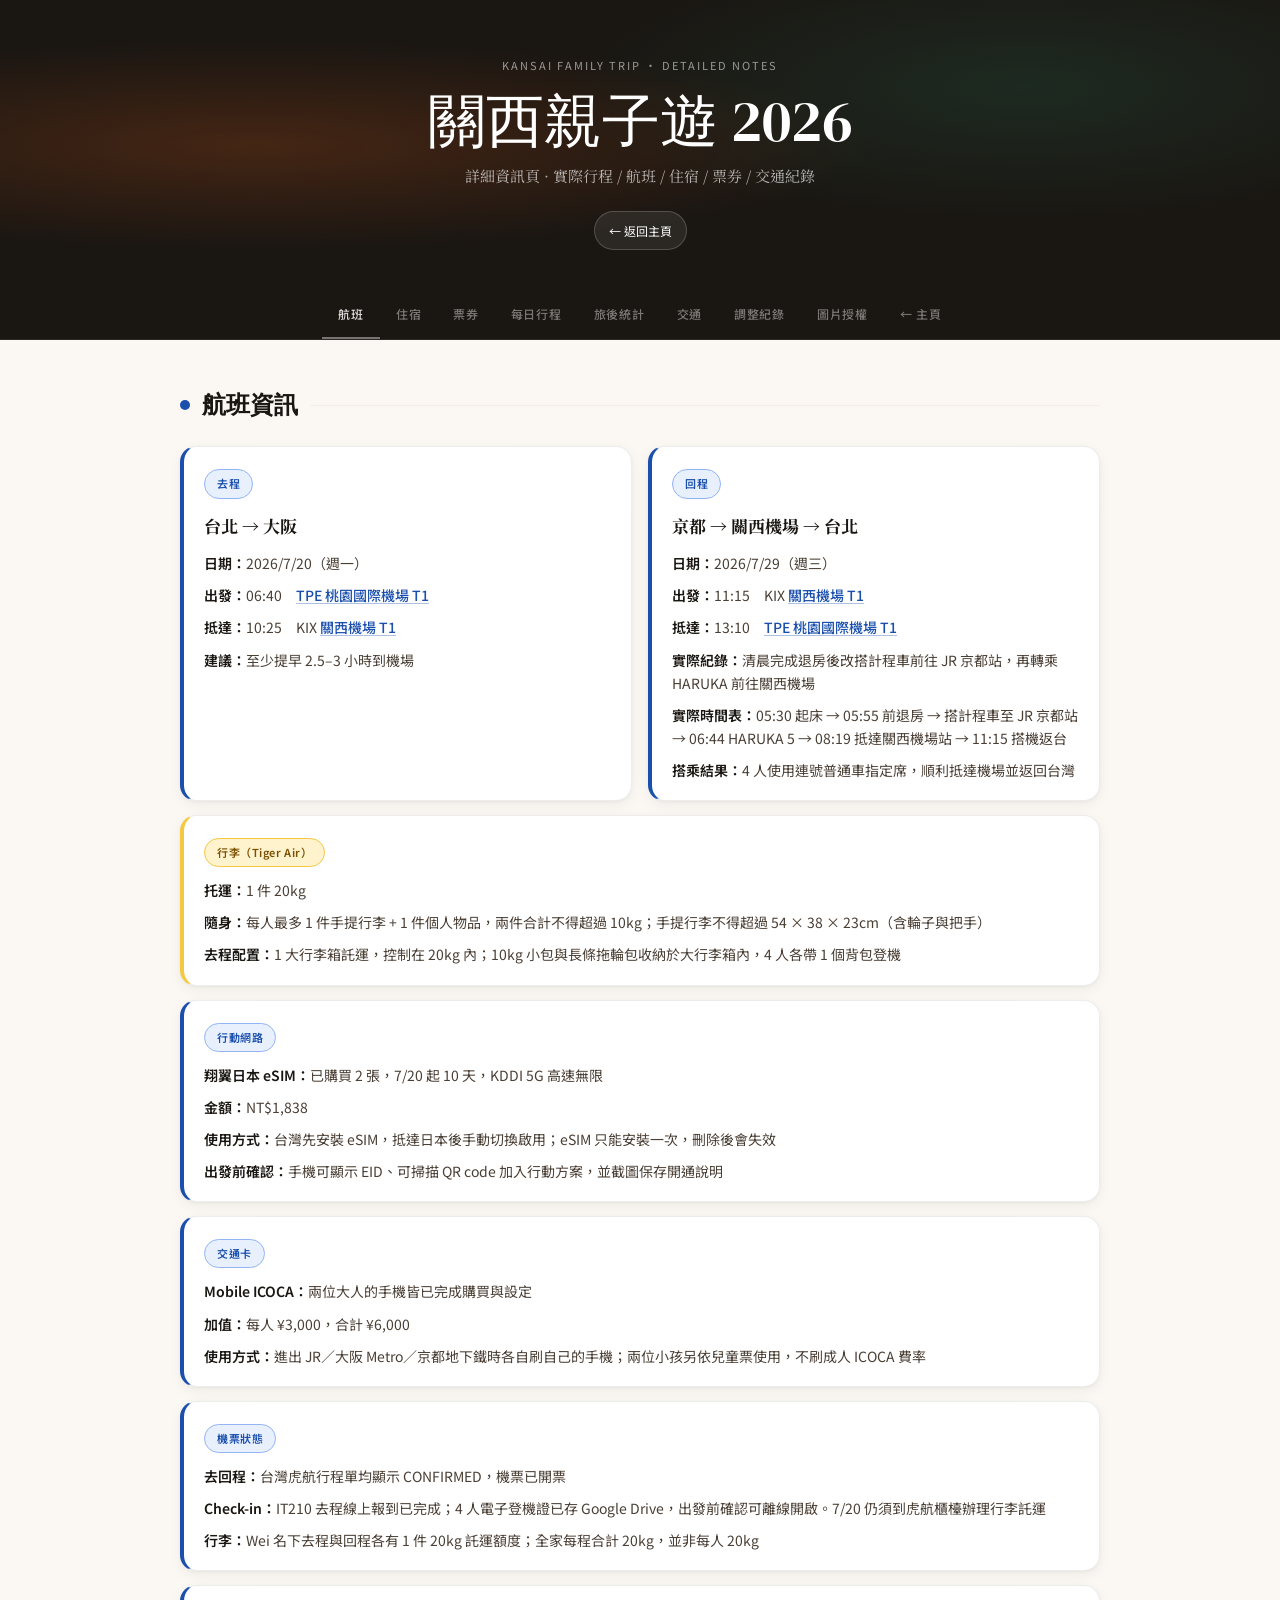
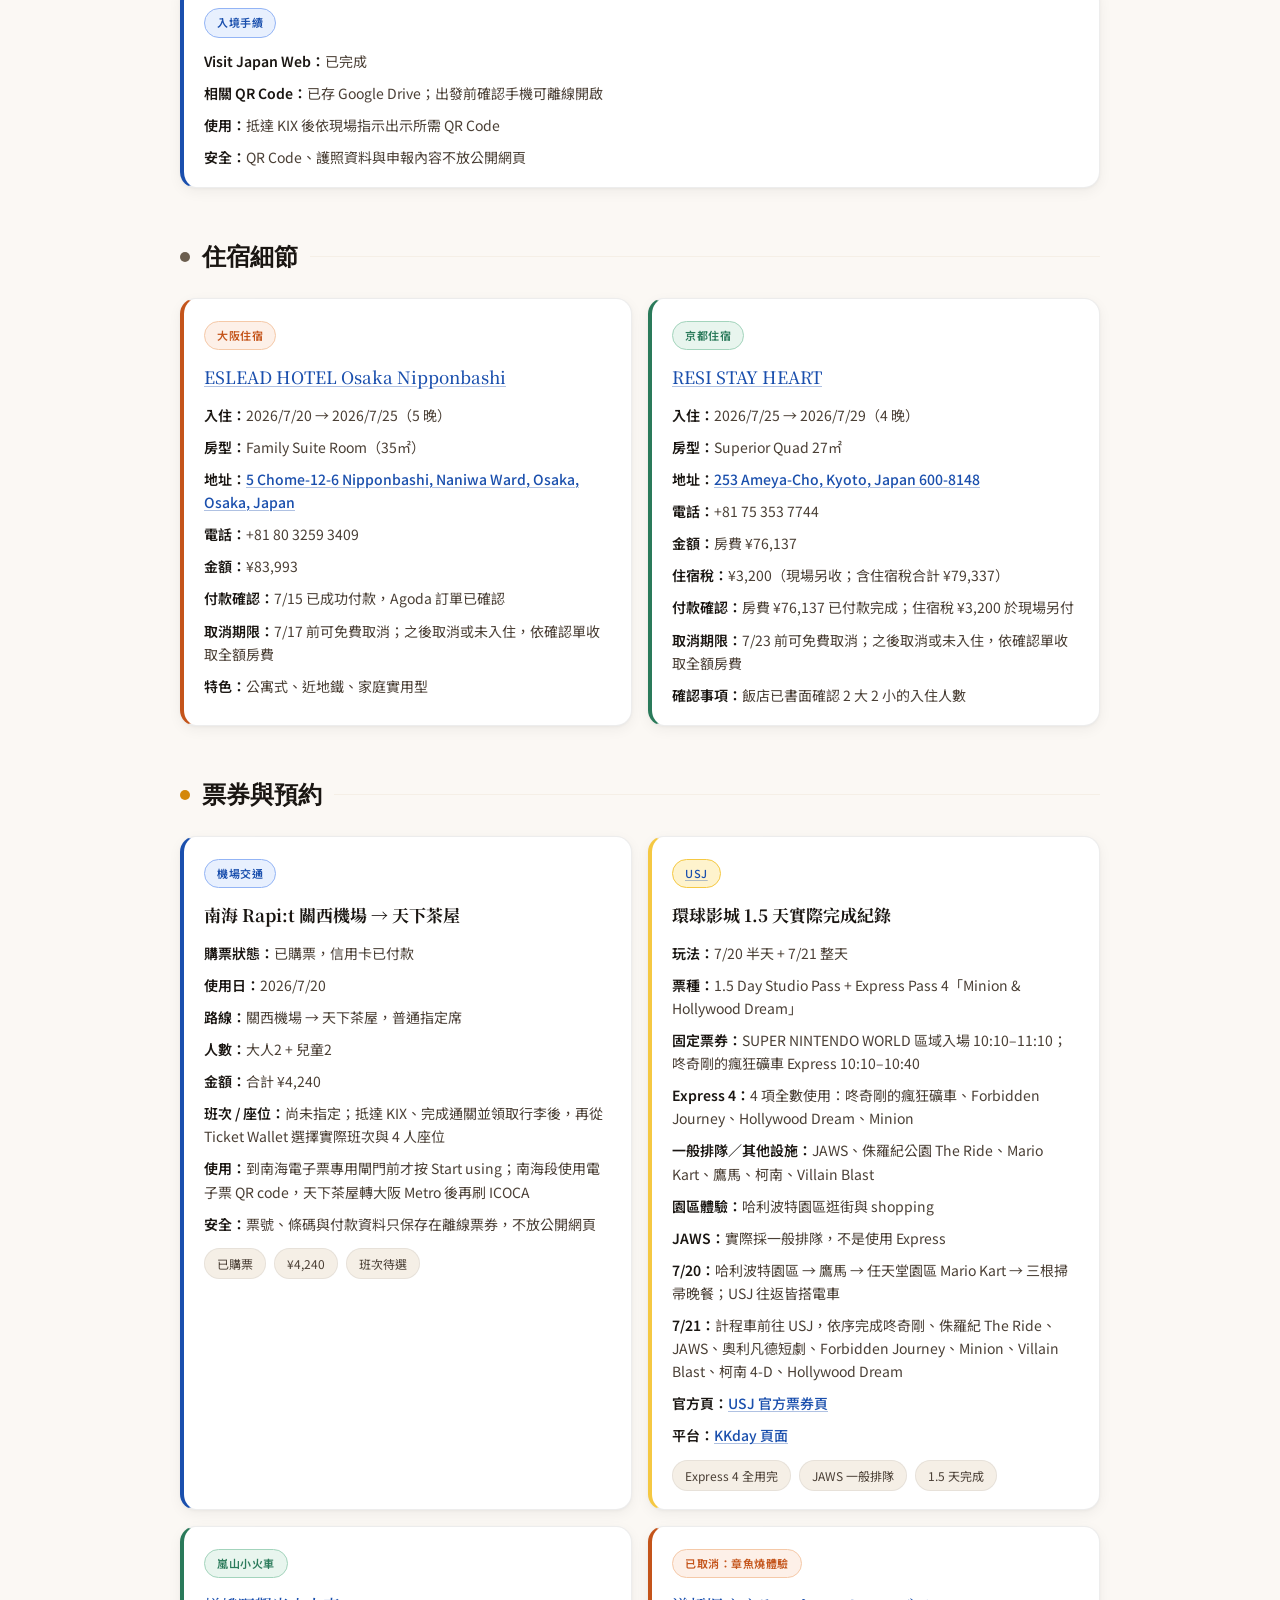
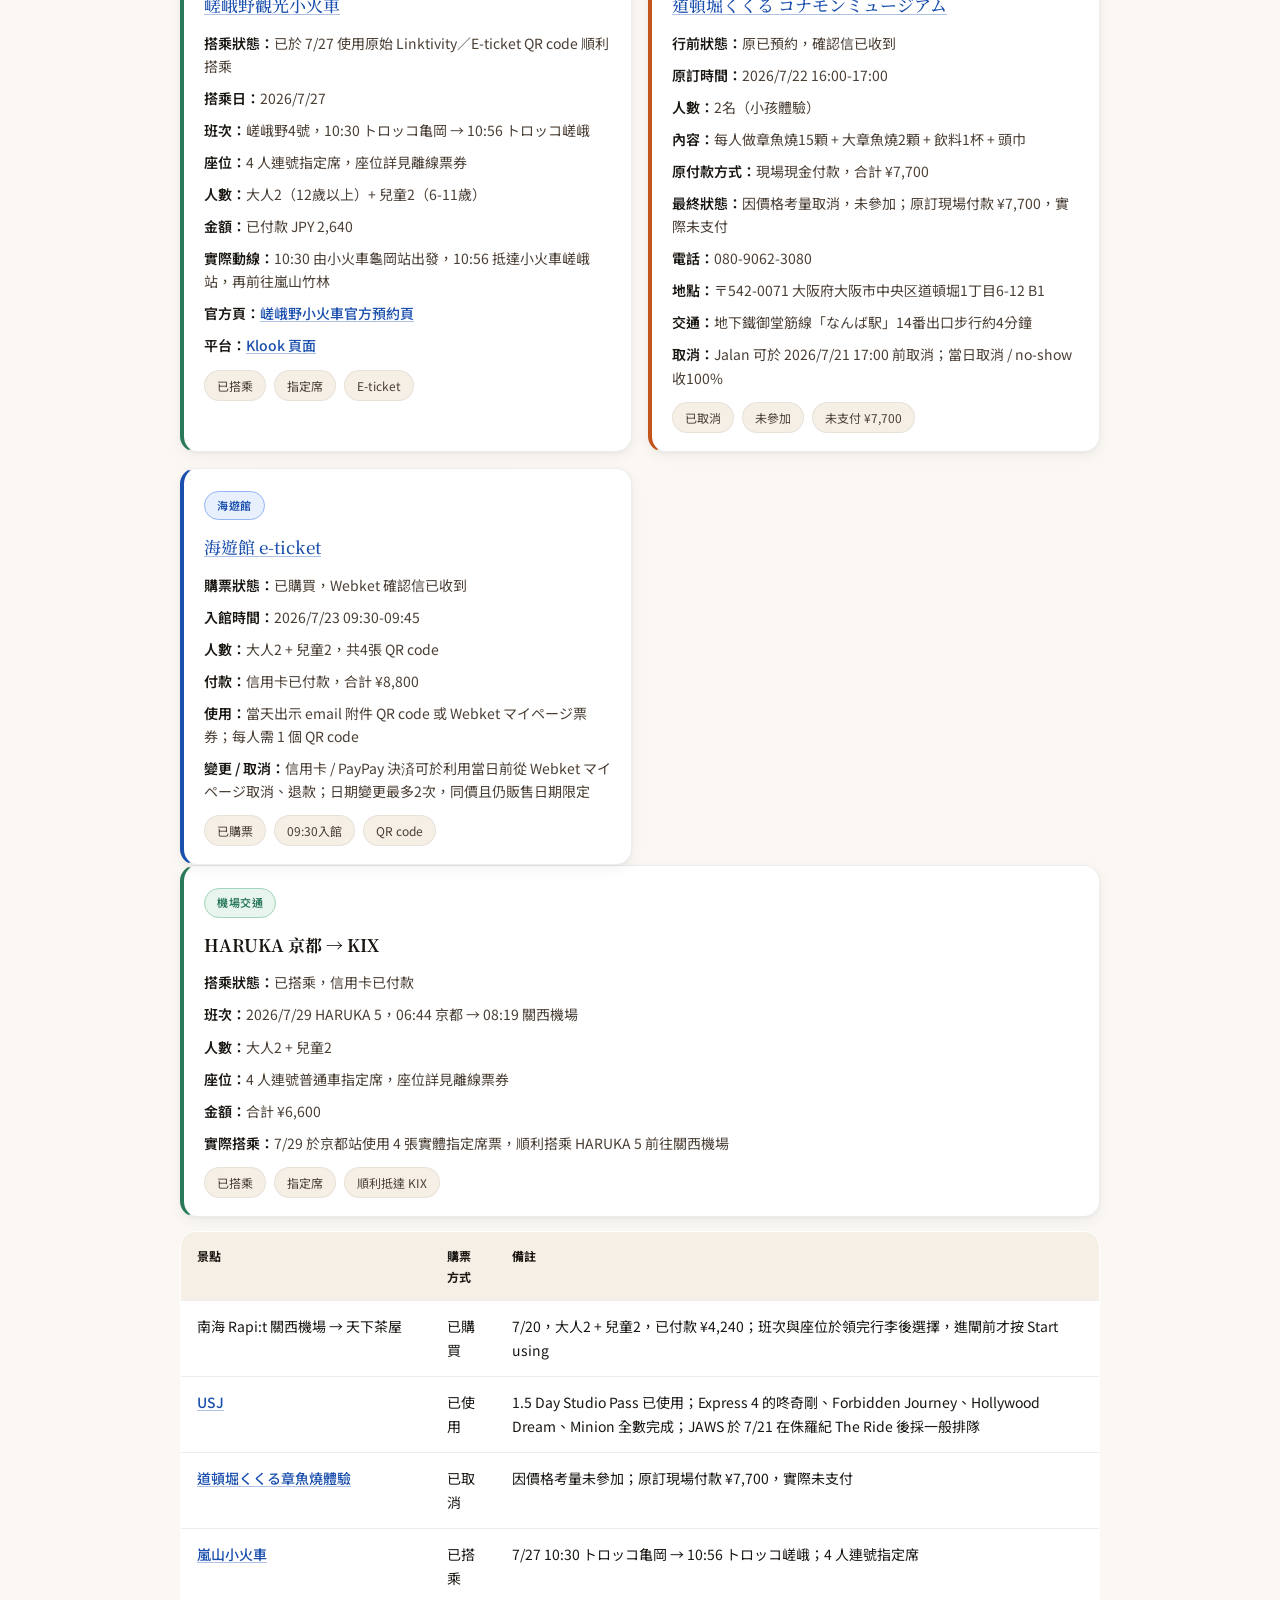
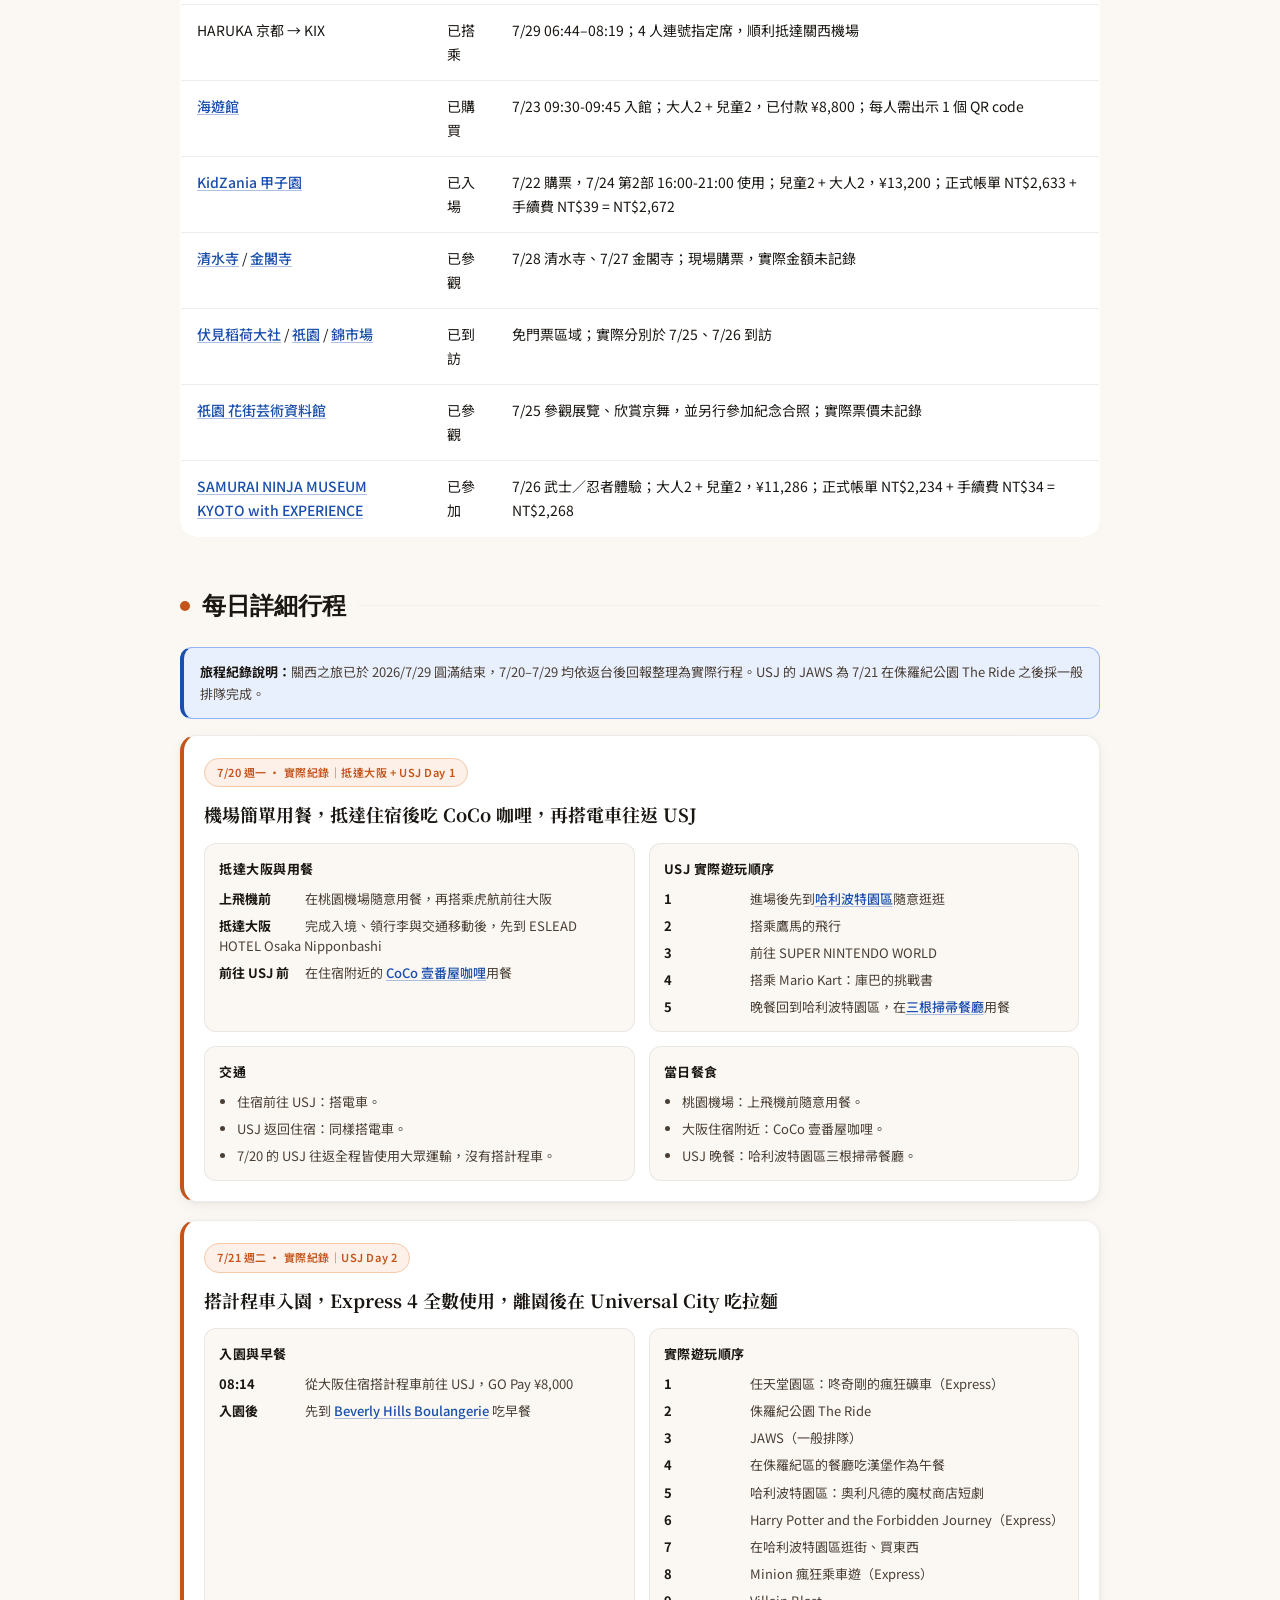
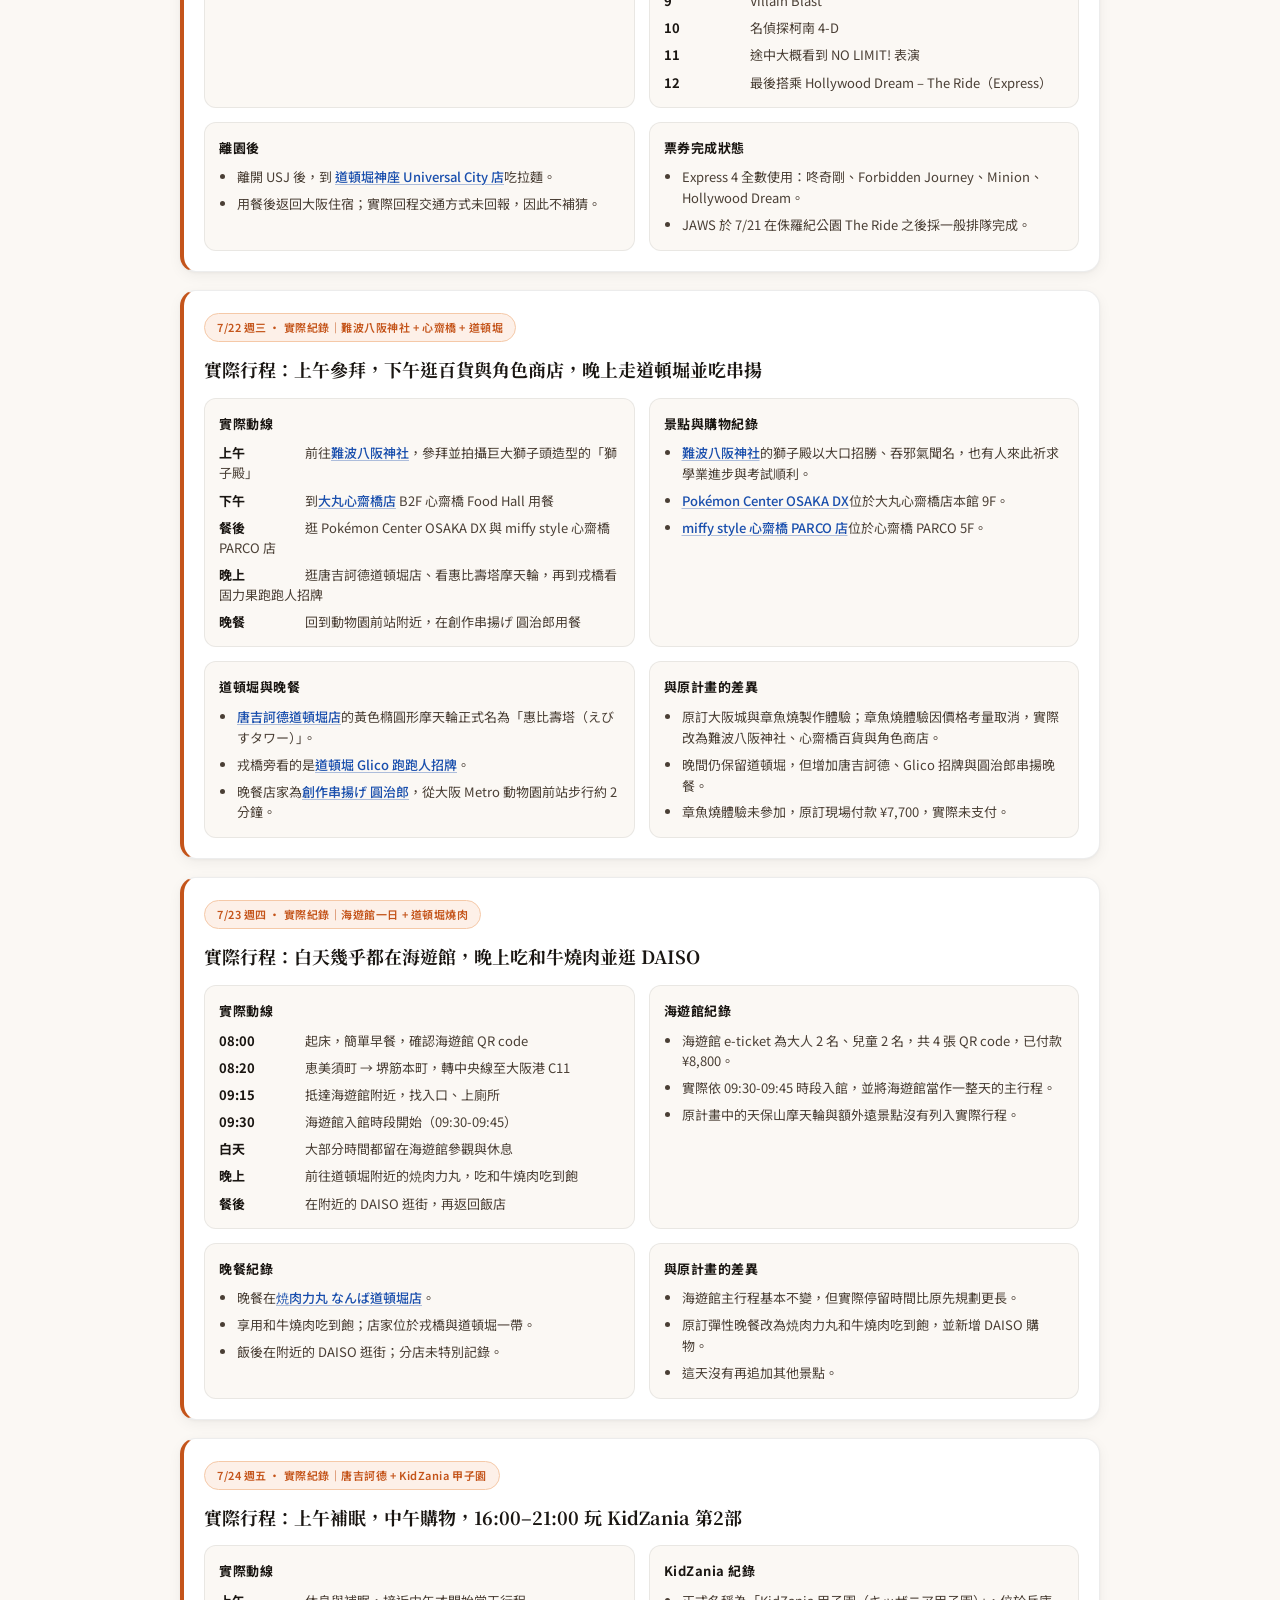
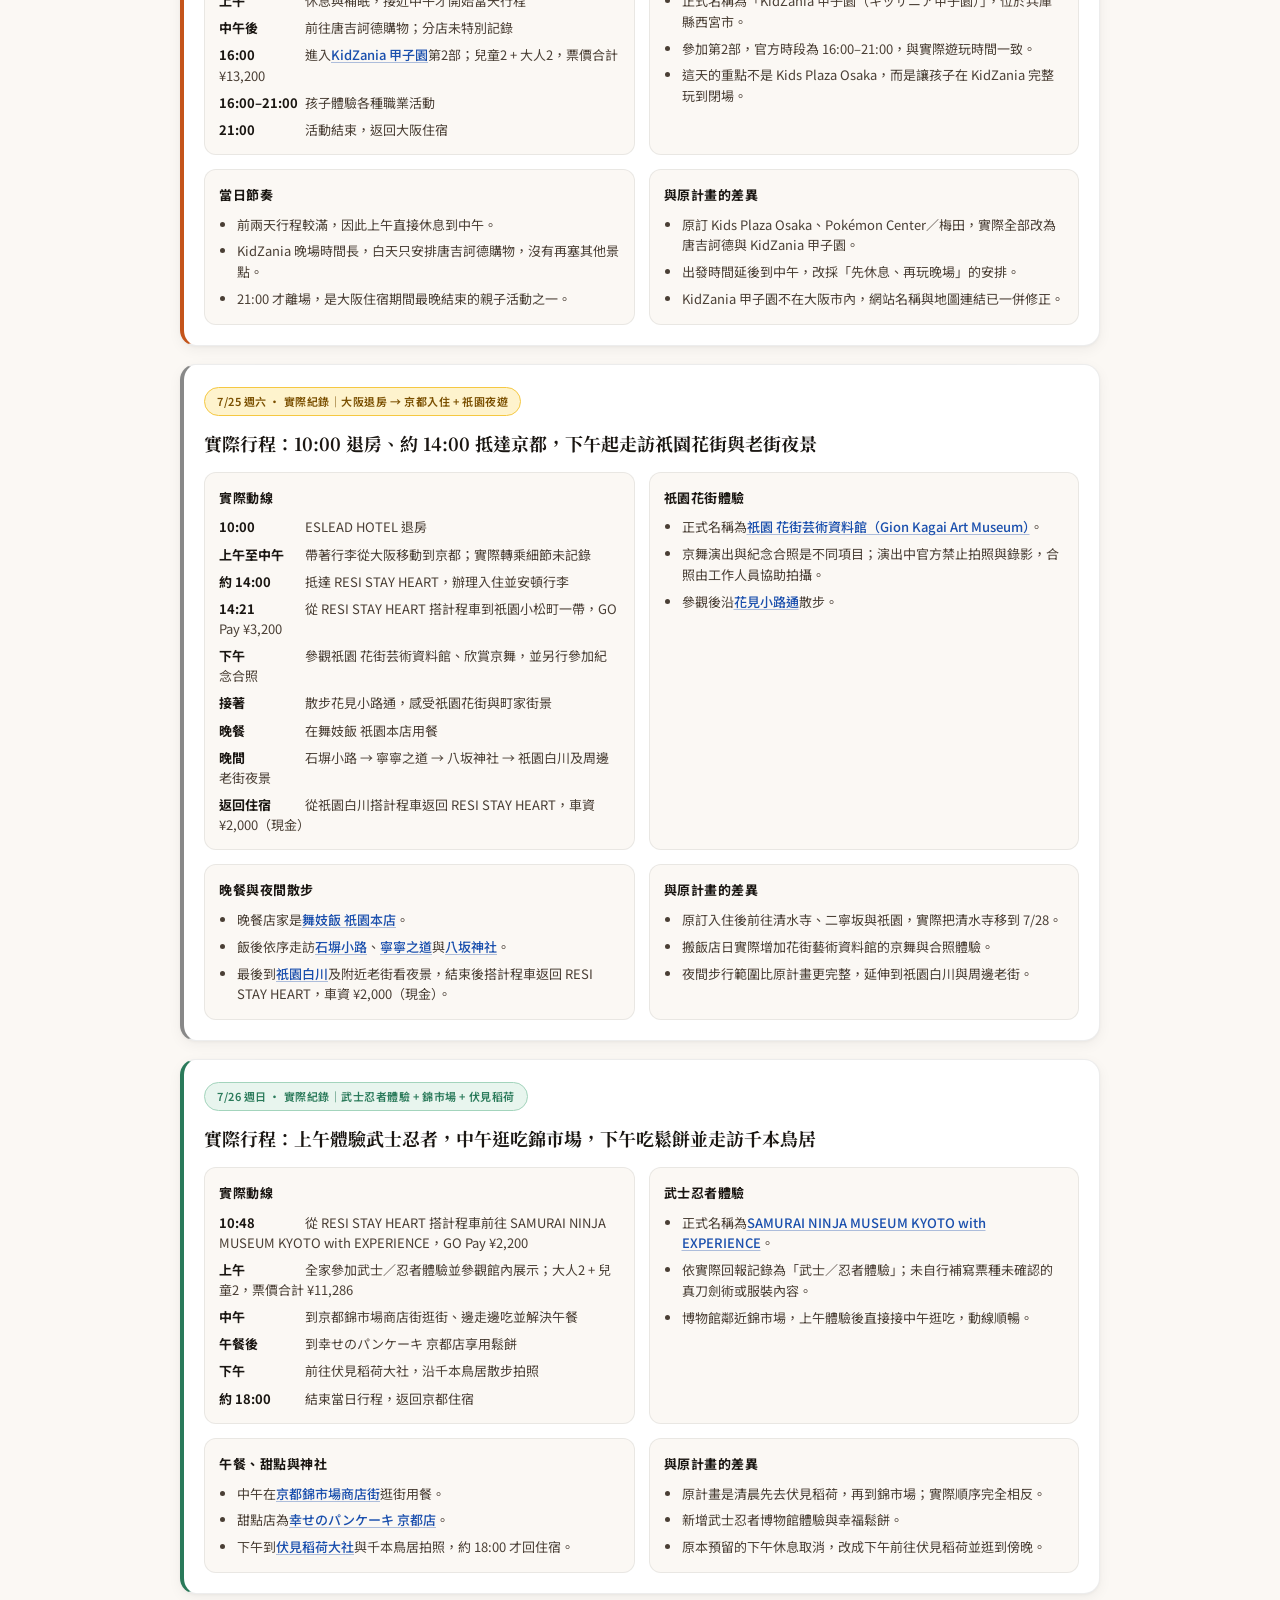
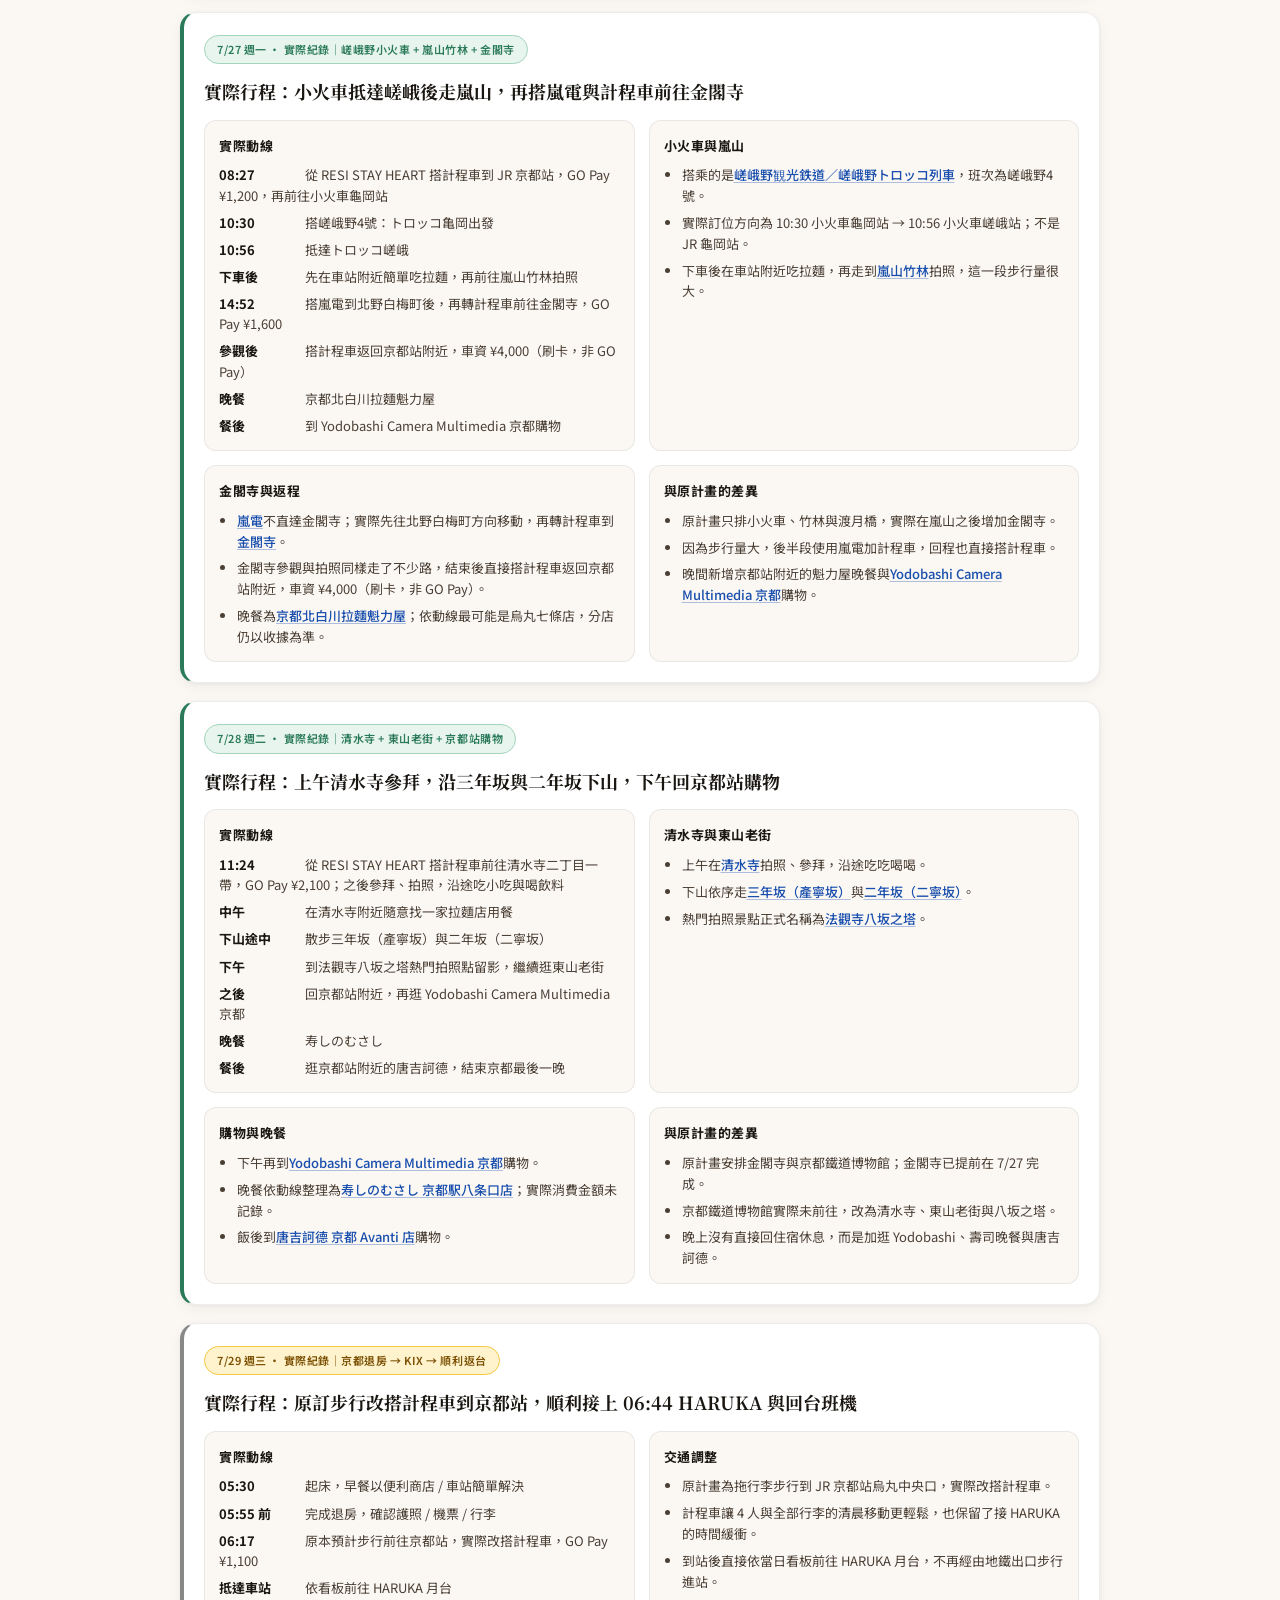
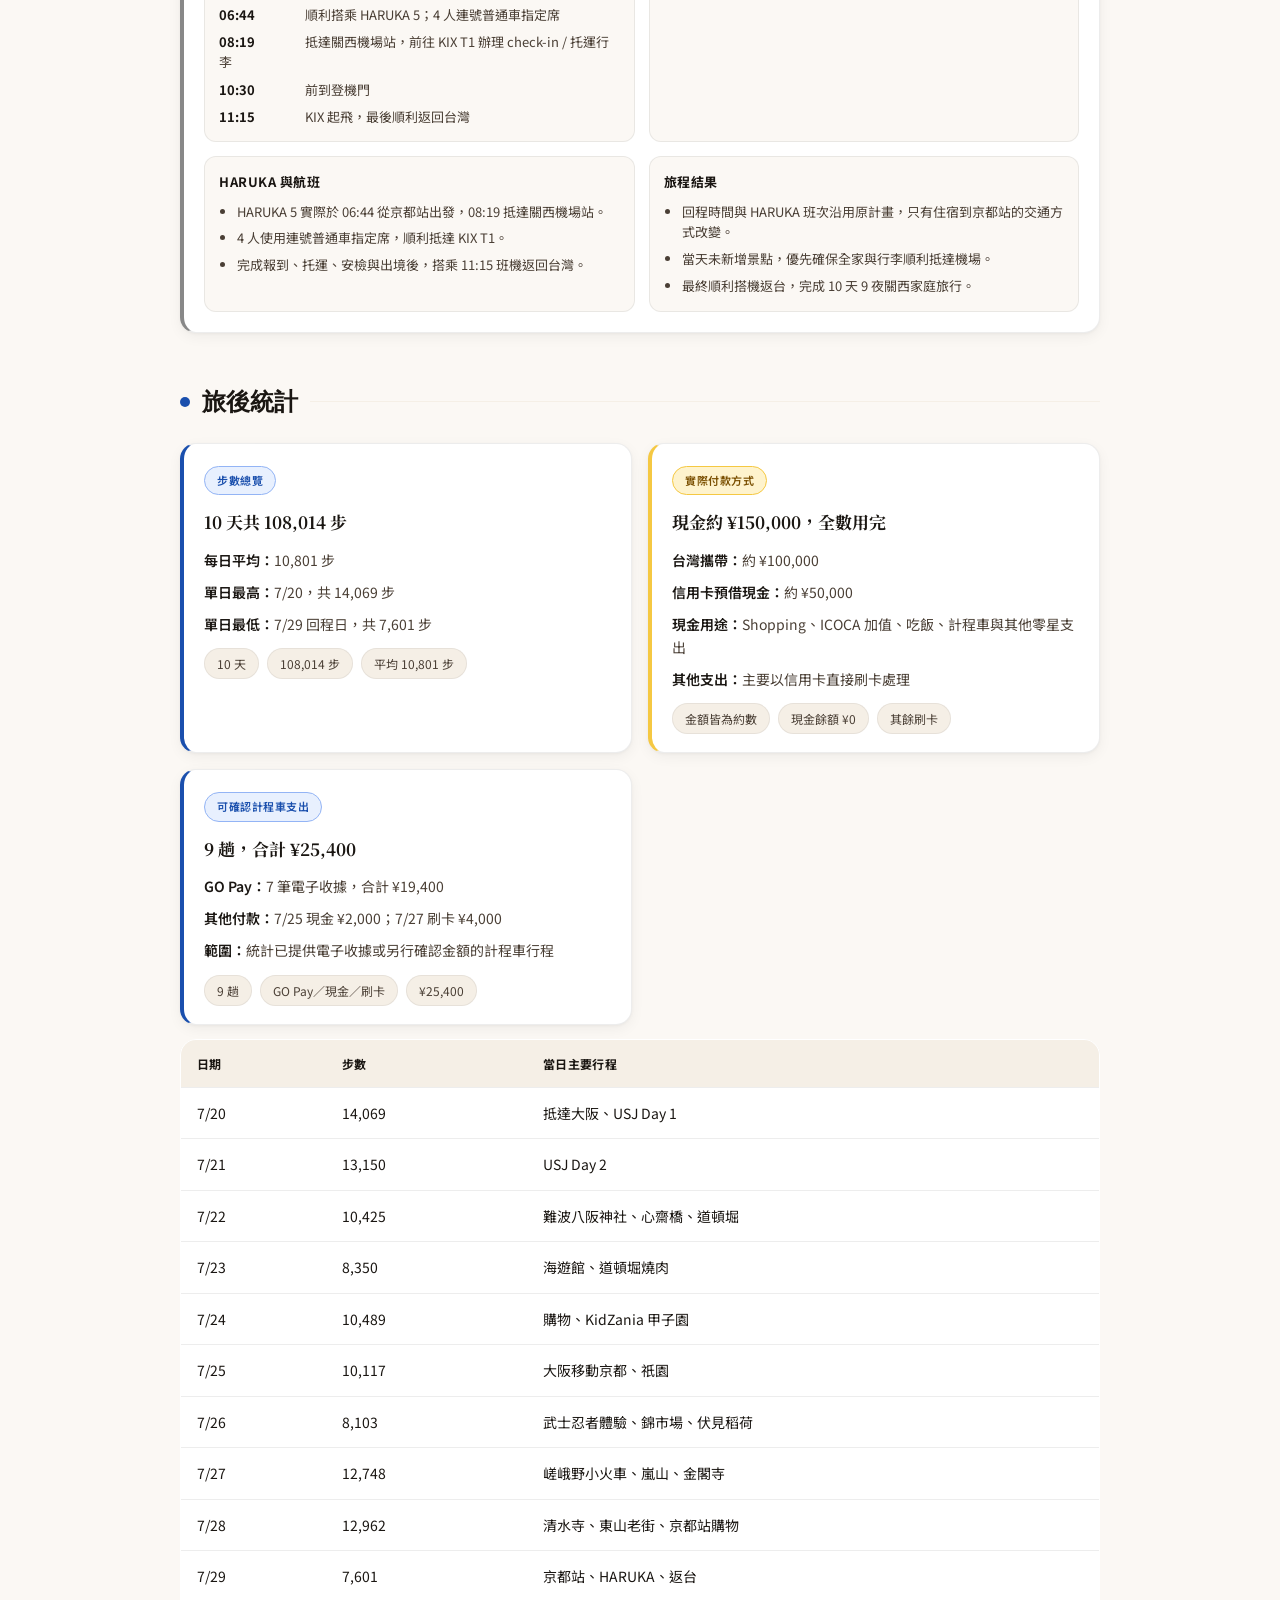
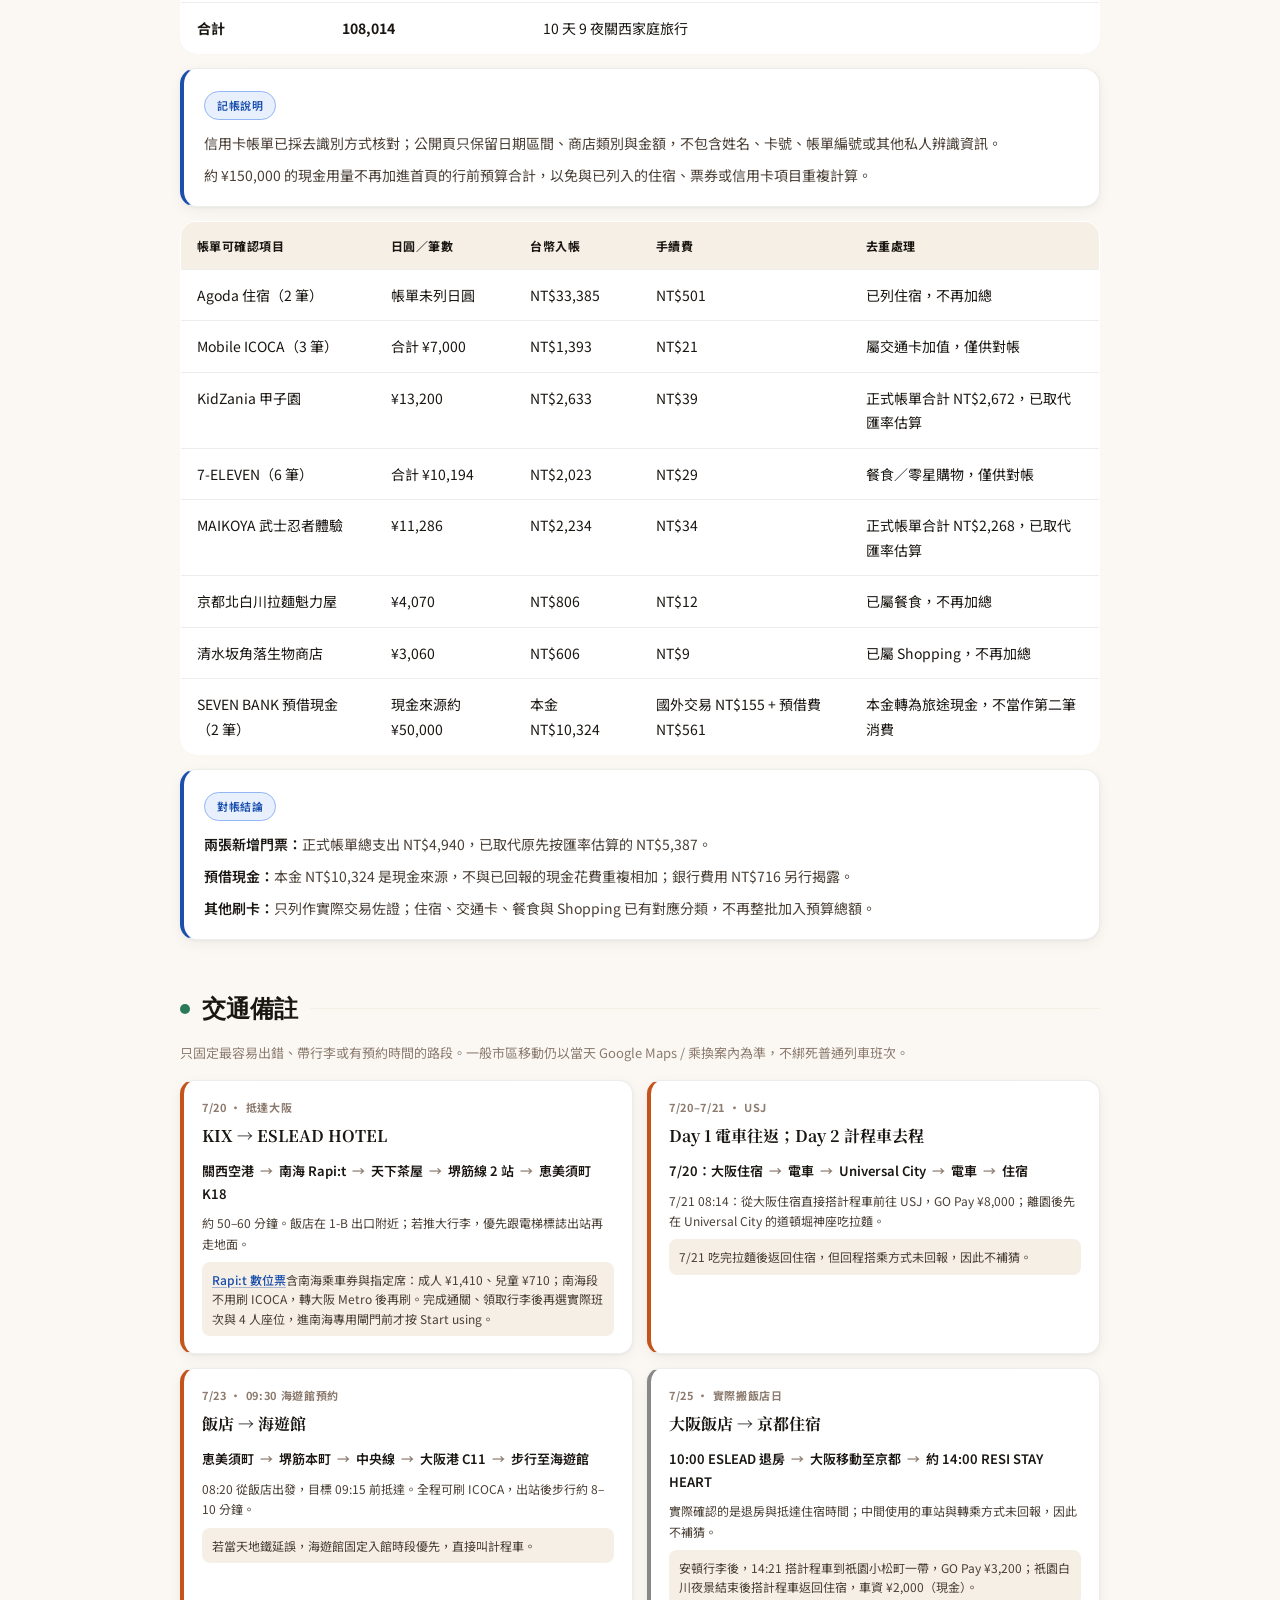
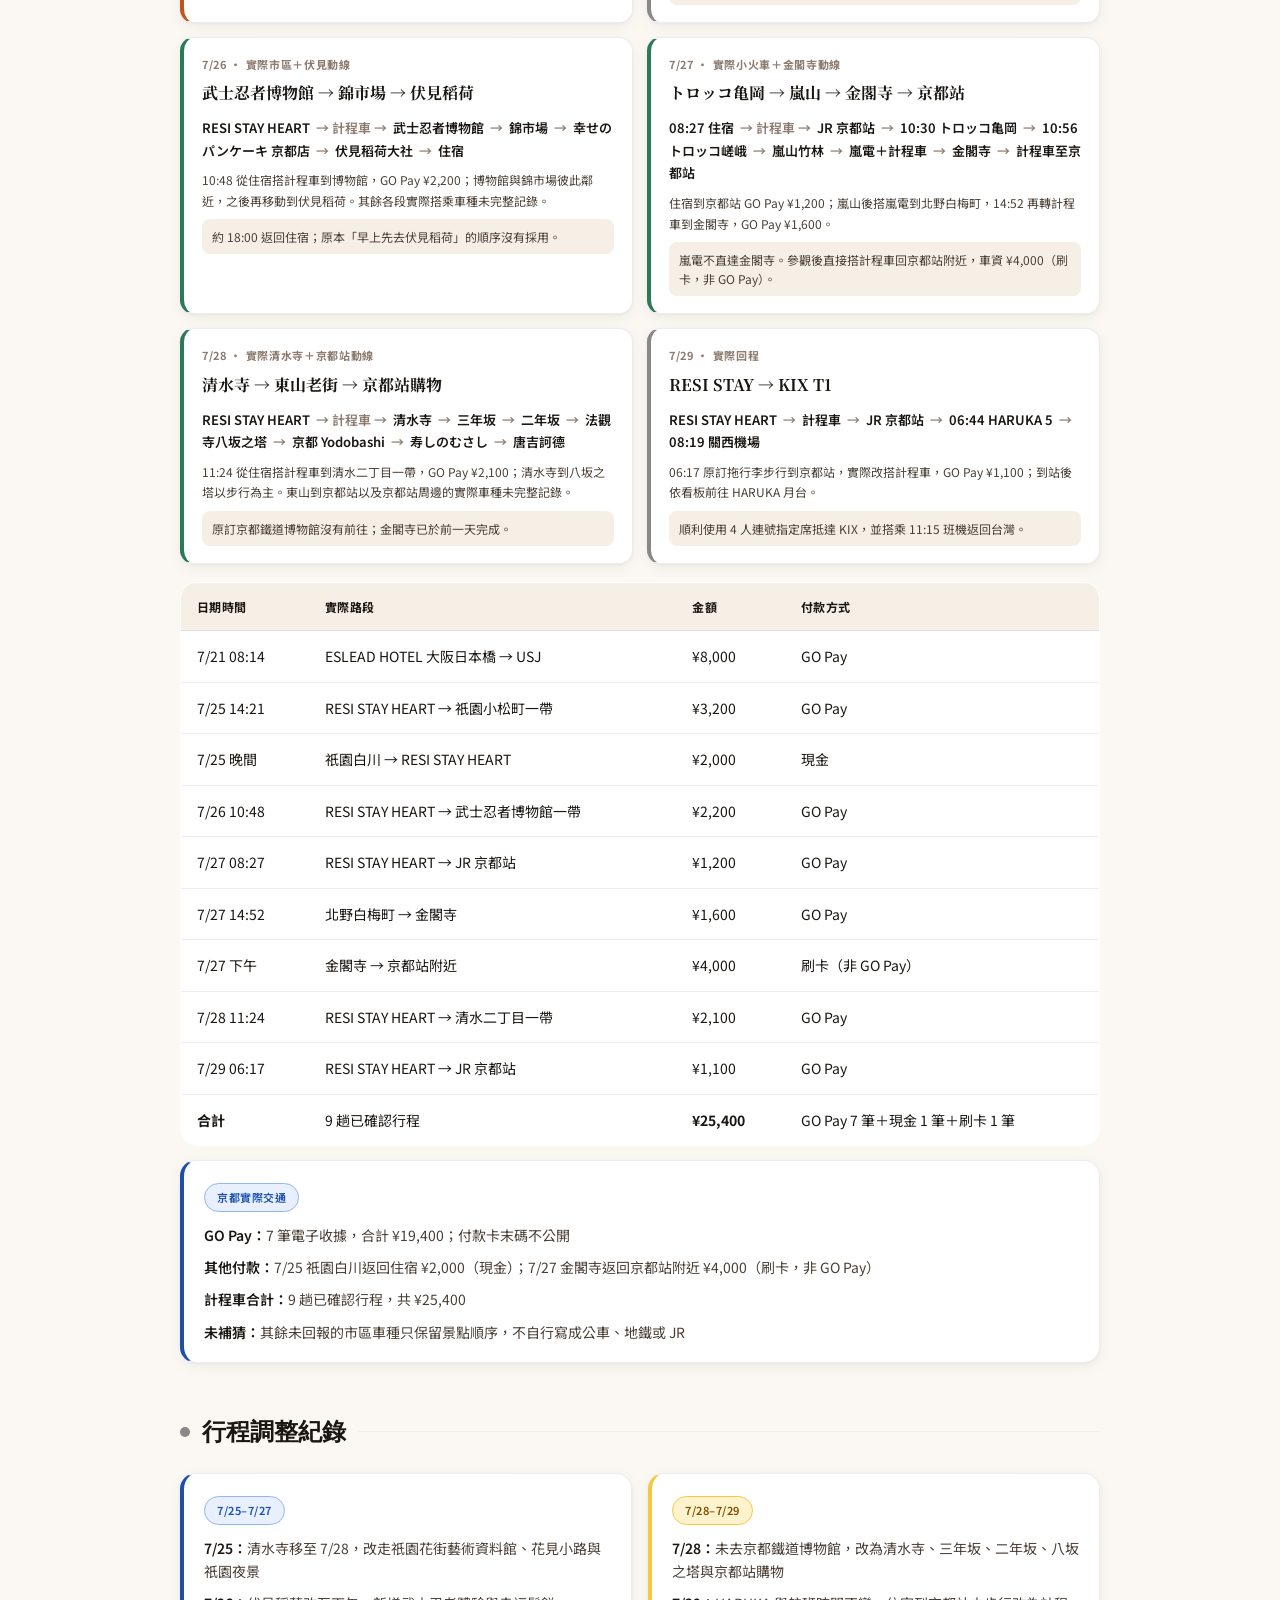
==== commit 1d146e4d: "Add deduplicated statement reconciliation" ====
--- a/details.html
+++ b/details.html
@@ -374,11 +374,11 @@
 <tr><td><a class="map-link" href="https://www.google.com/maps/search/?api=1&query=Sagano+Romantic+Train" target="_blank" rel="noopener">嵐山小火車</a></td><td>已搭乘</td><td>7/27 10:30 トロッコ亀岡 → 10:56 トロッコ嵯峨；4 人連號指定席</td></tr>
 <tr><td>HARUKA 京都 → KIX</td><td>已搭乘</td><td>7/29 06:44–08:19；4 人連號指定席，順利抵達關西機場</td></tr>
 <tr><td><a class="map-link" href="https://www.google.com/maps/search/?api=1&query=Kaiyukan+Osaka" target="_blank" rel="noopener">海遊館</a></td><td>已購買</td><td>7/23 09:30-09:45 入館；大人2 + 兒童2，已付款 ¥8,800；每人需出示 1 個 QR code</td></tr>
-<tr><td><a class="map-link" href="https://www.google.com/maps/search/?api=1&query=KidZania+Koshien" target="_blank" rel="noopener">KidZania 甲子園</a></td><td>已入場</td><td>7/22 購票，7/24 第2部 16:00-21:00 使用；兒童2 + 大人2，合計 ¥13,200</td></tr>
+<tr><td><a class="map-link" href="https://www.google.com/maps/search/?api=1&query=KidZania+Koshien" target="_blank" rel="noopener">KidZania 甲子園</a></td><td>已入場</td><td>7/22 購票，7/24 第2部 16:00-21:00 使用；兒童2 + 大人2，¥13,200；正式帳單 NT$2,633 + 手續費 NT$39 = NT$2,672</td></tr>
 <tr><td><a class="map-link" href="https://www.google.com/maps/search/?api=1&query=Kiyomizu-dera+Kyoto" target="_blank" rel="noopener">清水寺</a> / <a class="map-link" href="https://www.google.com/maps/search/?api=1&query=Kinkaku-ji" target="_blank" rel="noopener">金閣寺</a></td><td>已參觀</td><td>7/28 清水寺、7/27 金閣寺；現場購票，實際金額未記錄</td></tr>
 <tr><td><a class="map-link" href="https://www.google.com/maps/search/?api=1&query=Fushimi+Inari+Taisha" target="_blank" rel="noopener">伏見稻荷大社</a> / <a class="map-link" href="https://www.google.com/maps/search/?api=1&query=Gion+Kyoto" target="_blank" rel="noopener">祇園</a> / <a class="map-link" href="https://www.google.com/maps/search/?api=1&query=Nishiki+Market+Kyoto" target="_blank" rel="noopener">錦市場</a></td><td>已到訪</td><td>免門票區域；實際分別於 7/25、7/26 到訪</td></tr>
 <tr><td><a class="map-link" href="https://gion-museum.com/" target="_blank" rel="noopener">祇園 花街芸術資料館</a></td><td>已參觀</td><td>7/25 參觀展覽、欣賞京舞，並另行參加紀念合照；實際票價未記錄</td></tr>
-<tr><td><a class="map-link" href="https://ja.kyoto.travel/tourism/single01.php?category_id=11&amp;tourism_id=2970" target="_blank" rel="noopener">SAMURAI NINJA MUSEUM KYOTO with EXPERIENCE</a></td><td>已參加</td><td>7/26 武士／忍者體驗；大人2 + 兒童2，合計 ¥11,286</td></tr>
+<tr><td><a class="map-link" href="https://ja.kyoto.travel/tourism/single01.php?category_id=11&amp;tourism_id=2970" target="_blank" rel="noopener">SAMURAI NINJA MUSEUM KYOTO with EXPERIENCE</a></td><td>已參加</td><td>7/26 武士／忍者體驗；大人2 + 兒童2，¥11,286；正式帳單 NT$2,234 + 手續費 NT$34 = NT$2,268</td></tr>
 </tbody>
 </table>
 </div>
@@ -760,8 +760,32 @@
 <div class="card blue-card" style="margin-top:14px">
 <span class="tag info">記帳說明</span>
 <div class="list">
-<div>信用卡直接刷卡的實際總額與逐筆明細尚未回報，因此本區只記錄付款結構，不推算完整旅費。</div>
+<div>信用卡帳單已採去識別方式核對；公開頁只保留日期區間、商店類別與金額，不包含姓名、卡號、帳單編號或其他私人辨識資訊。</div>
 <div>約 ¥150,000 的現金用量不再加進首頁的行前預算合計，以免與已列入的住宿、票券或信用卡項目重複計算。</div>
+</div>
+</div>
+
+<div class="table-wrap" style="margin-top:14px">
+<table>
+<thead><tr><th>帳單可確認項目</th><th>日圓／筆數</th><th>台幣入帳</th><th>手續費</th><th>去重處理</th></tr></thead>
+<tbody>
+<tr><td>Agoda 住宿（2 筆）</td><td>帳單未列日圓</td><td>NT$33,385</td><td>NT$501</td><td>已列住宿，不再加總</td></tr>
+<tr><td>Mobile ICOCA（3 筆）</td><td>合計 ¥7,000</td><td>NT$1,393</td><td>NT$21</td><td>屬交通卡加值，僅供對帳</td></tr>
+<tr><td>KidZania 甲子園</td><td>¥13,200</td><td>NT$2,633</td><td>NT$39</td><td>正式帳單合計 NT$2,672，已取代匯率估算</td></tr>
+<tr><td>7-ELEVEN（6 筆）</td><td>合計 ¥10,194</td><td>NT$2,023</td><td>NT$29</td><td>餐食／零星購物，僅供對帳</td></tr>
+<tr><td>MAIKOYA 武士忍者體驗</td><td>¥11,286</td><td>NT$2,234</td><td>NT$34</td><td>正式帳單合計 NT$2,268，已取代匯率估算</td></tr>
+<tr><td>京都北白川拉麵魁力屋</td><td>¥4,070</td><td>NT$806</td><td>NT$12</td><td>已屬餐食，不再加總</td></tr>
+<tr><td>清水坂角落生物商店</td><td>¥3,060</td><td>NT$606</td><td>NT$9</td><td>已屬 Shopping，不再加總</td></tr>
+<tr><td>SEVEN BANK 預借現金（2 筆）</td><td>現金來源約 ¥50,000</td><td>本金 NT$10,324</td><td>國外交易 NT$155 + 預借費 NT$561</td><td>本金轉為旅途現金，不當作第二筆消費</td></tr>
+</tbody>
+</table>
+</div>
+<div class="card blue-card" style="margin-top:14px">
+<span class="tag info">對帳結論</span>
+<div class="list">
+<div><strong>兩張新增門票：</strong>正式帳單總支出 NT$4,940，已取代原先按匯率估算的 NT$5,387。</div>
+<div><strong>預借現金：</strong>本金 NT$10,324 是現金來源，不與已回報的現金花費重複相加；銀行費用 NT$716 另行揭露。</div>
+<div><strong>其他刷卡：</strong>只列作實際交易佐證；住宿、交通卡、餐食與 Shopping 已有對應分類，不再整批加入預算總額。</div>
 </div>
 </div>
 </section>
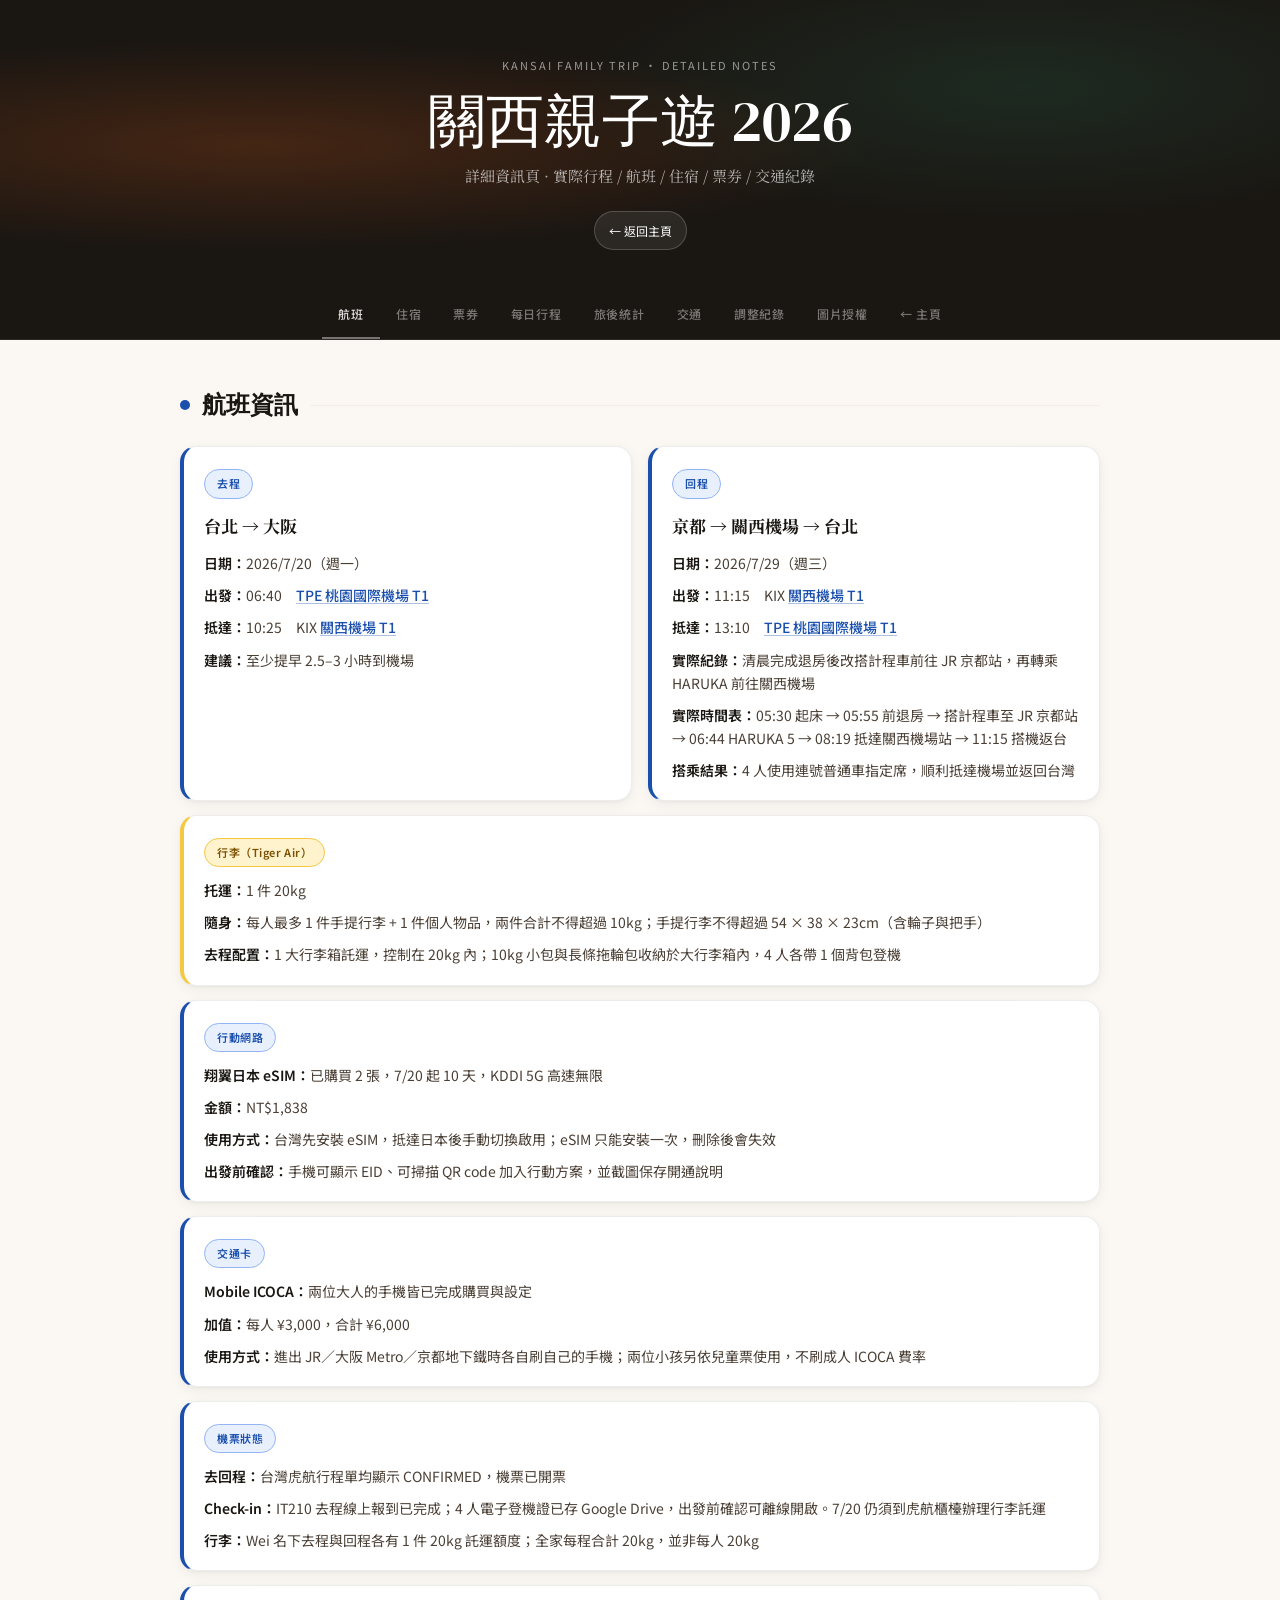
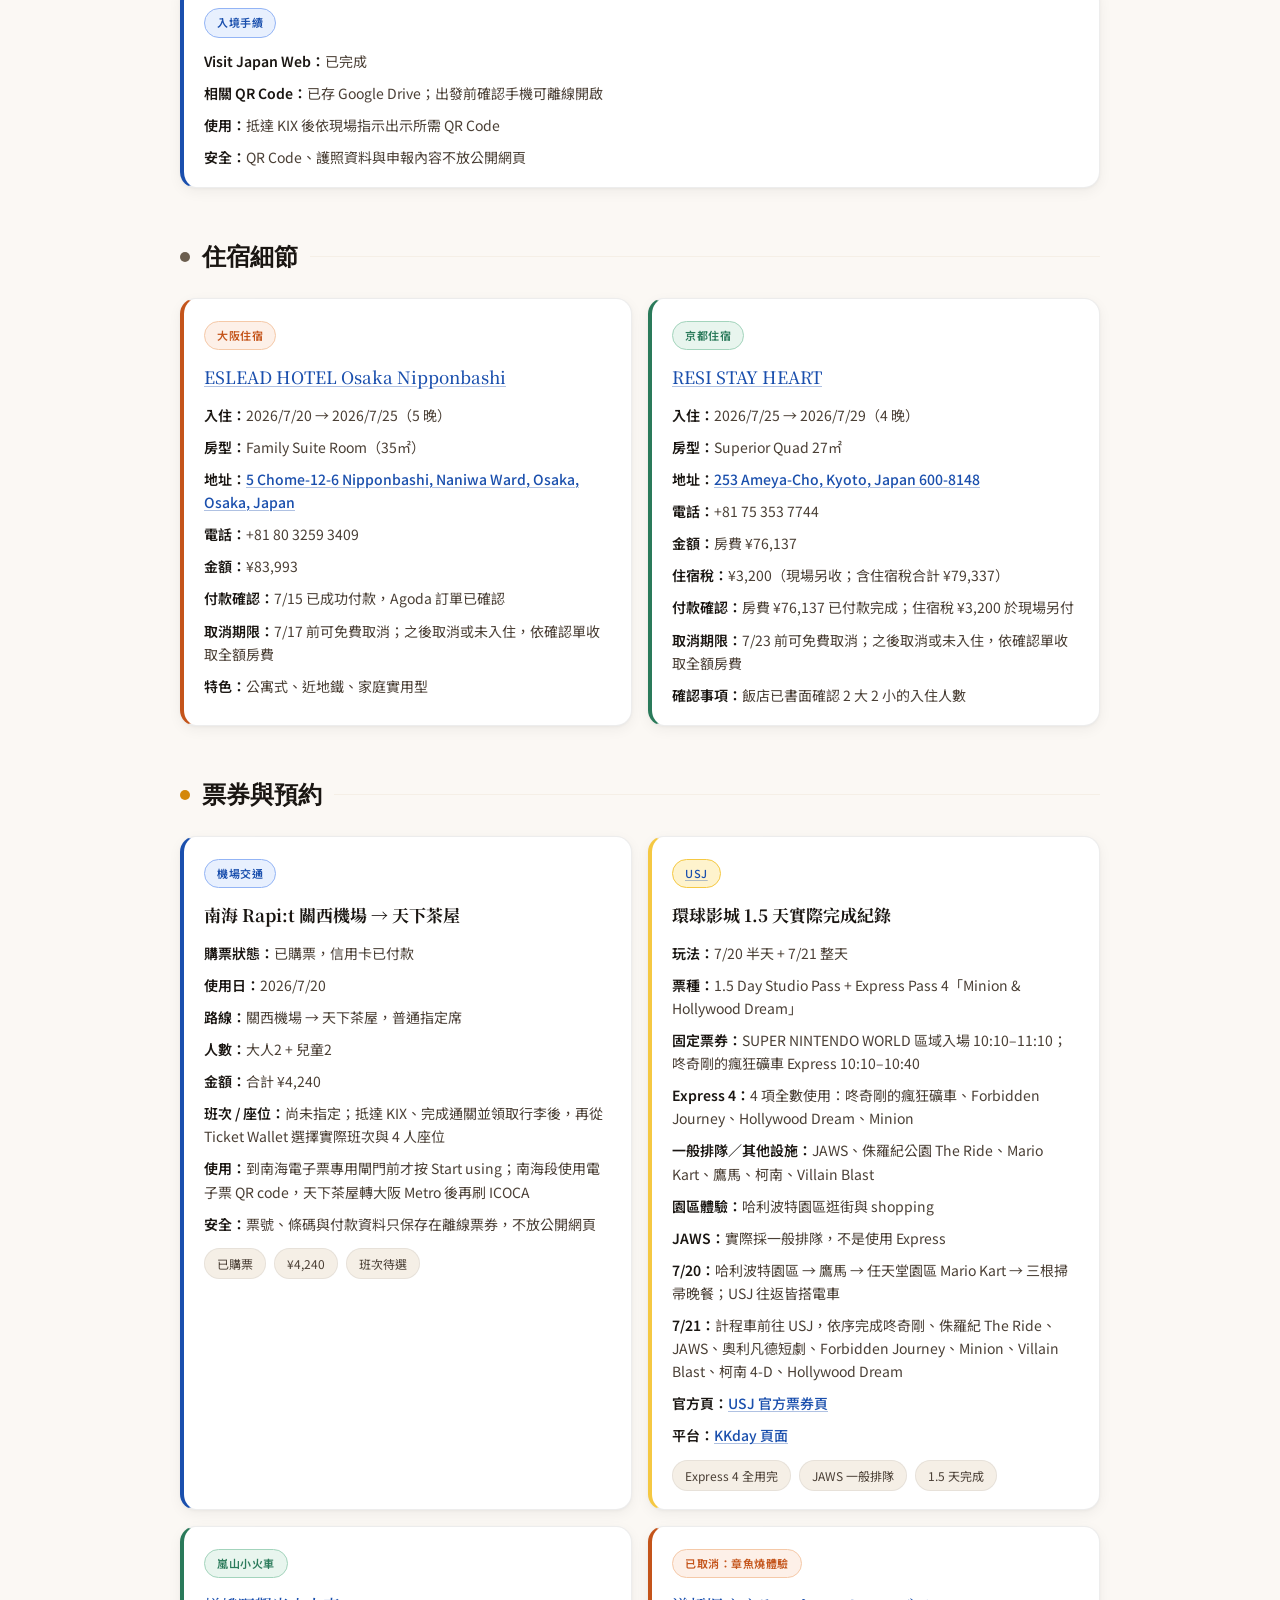
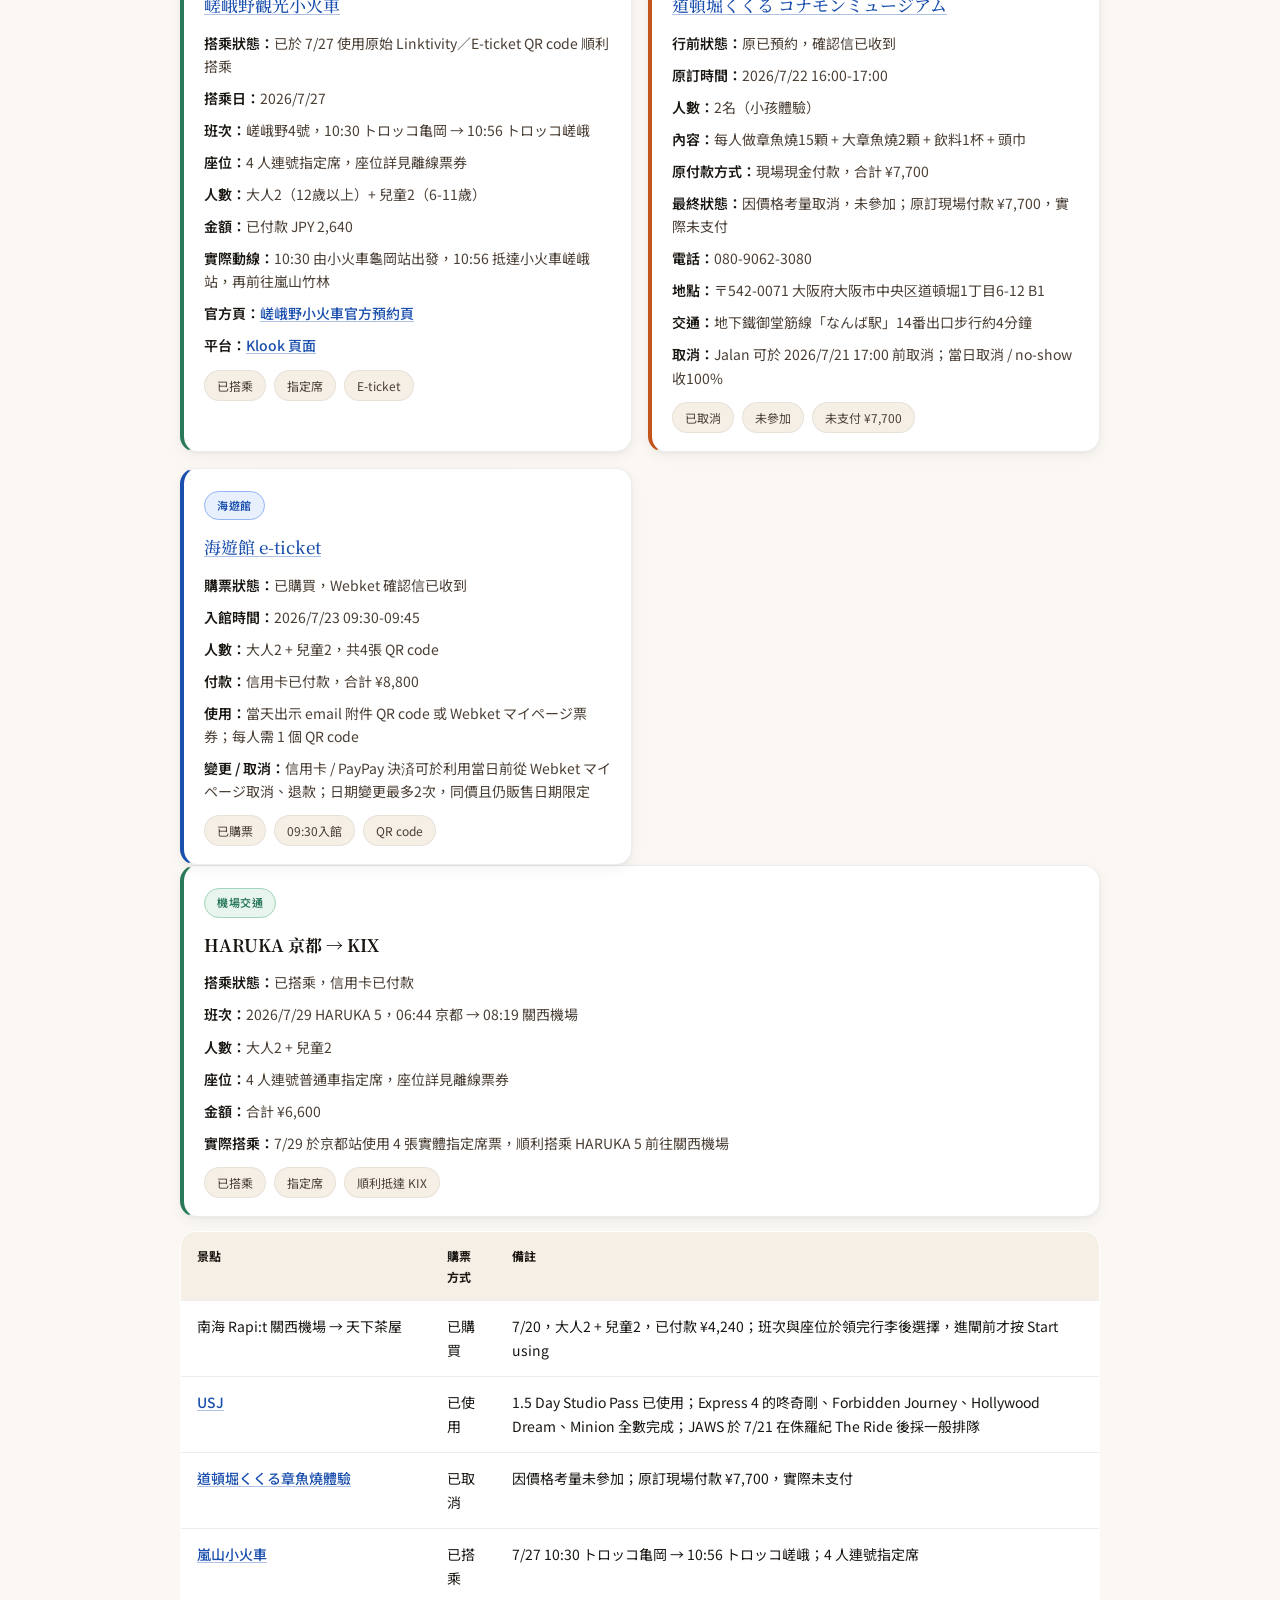
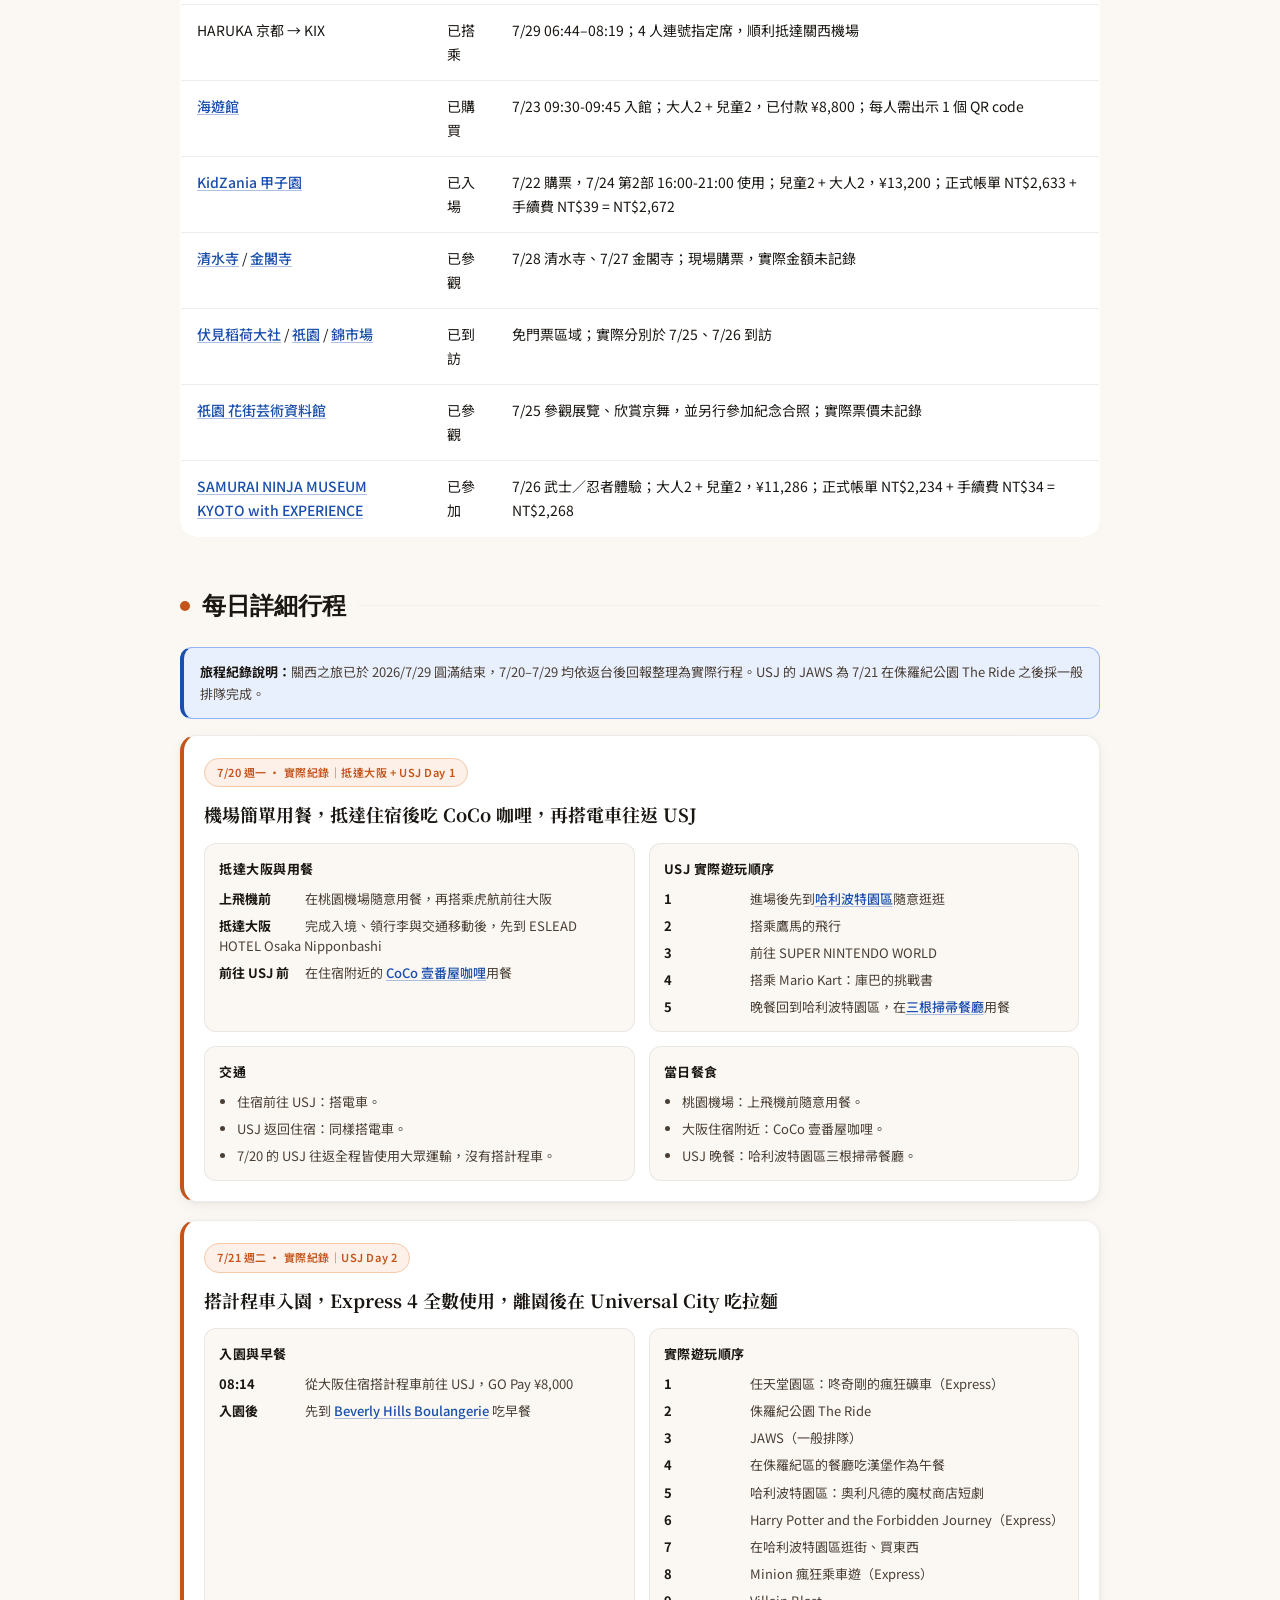
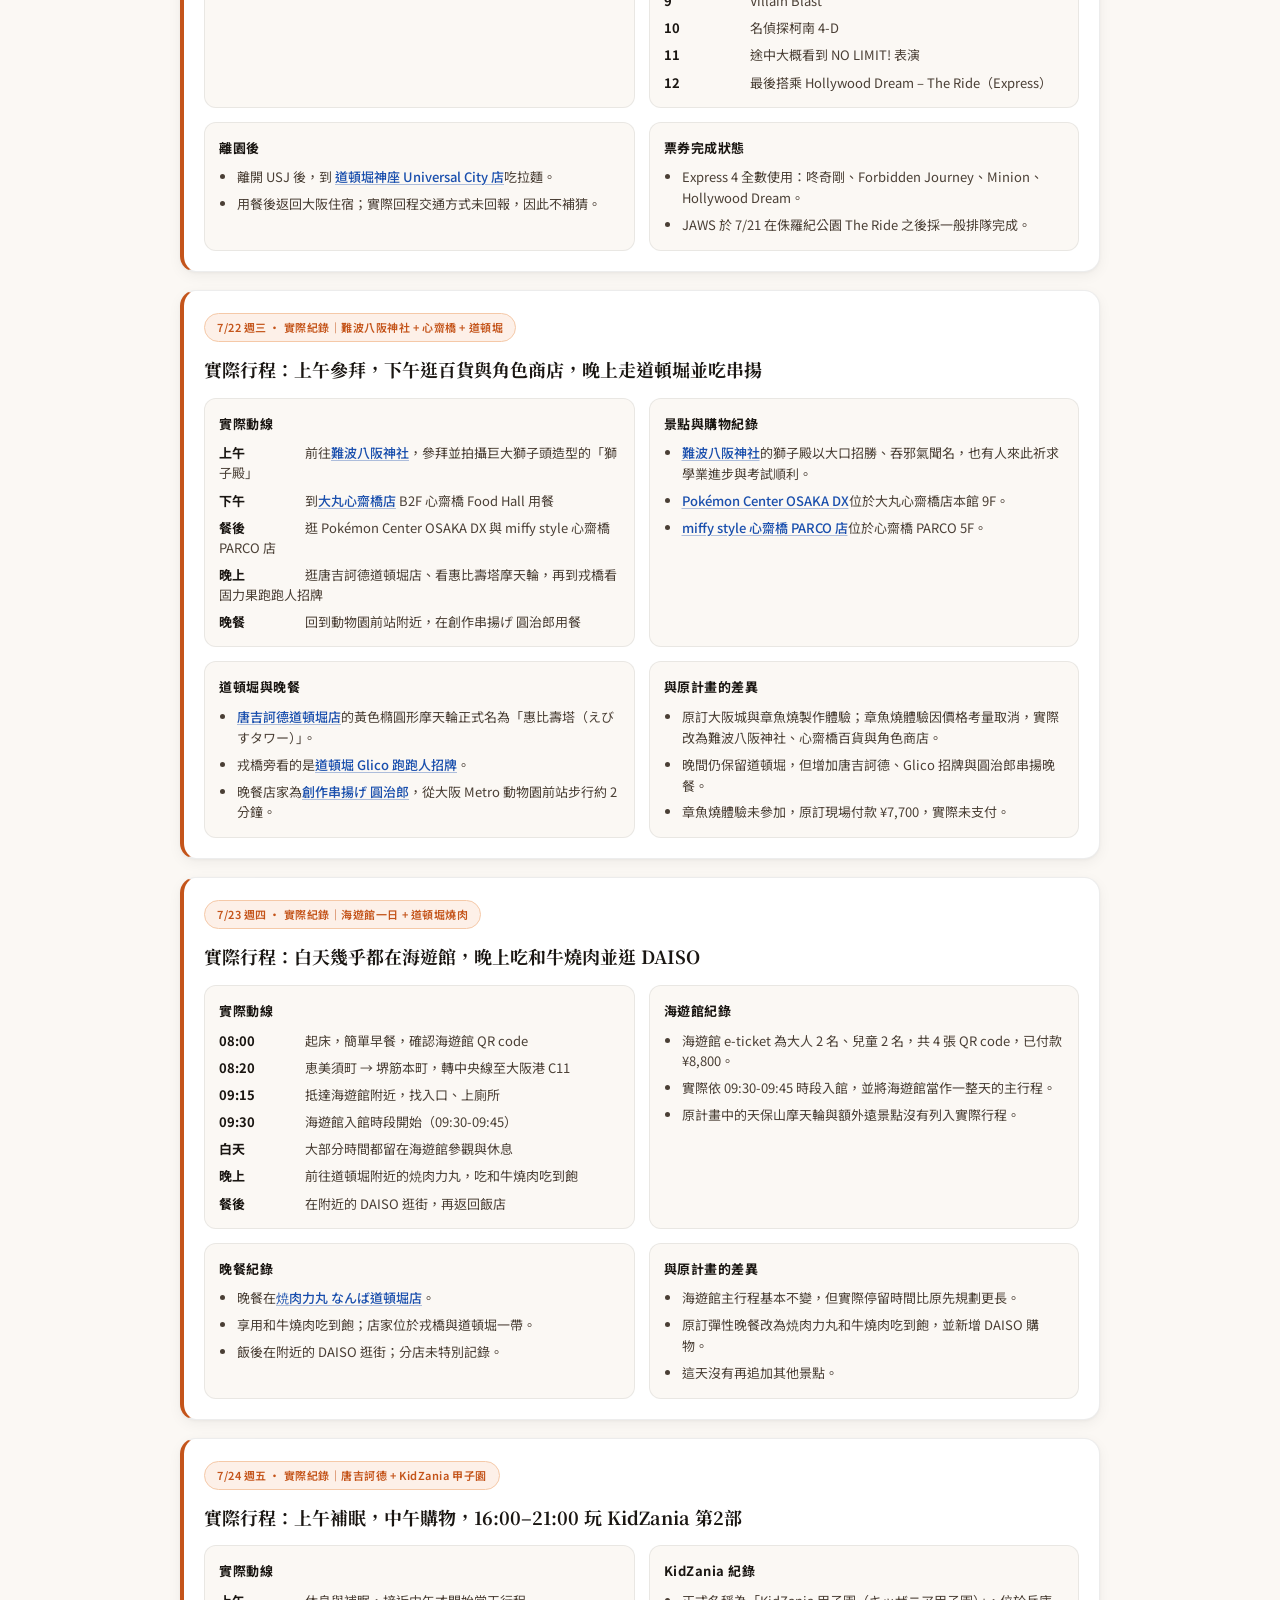
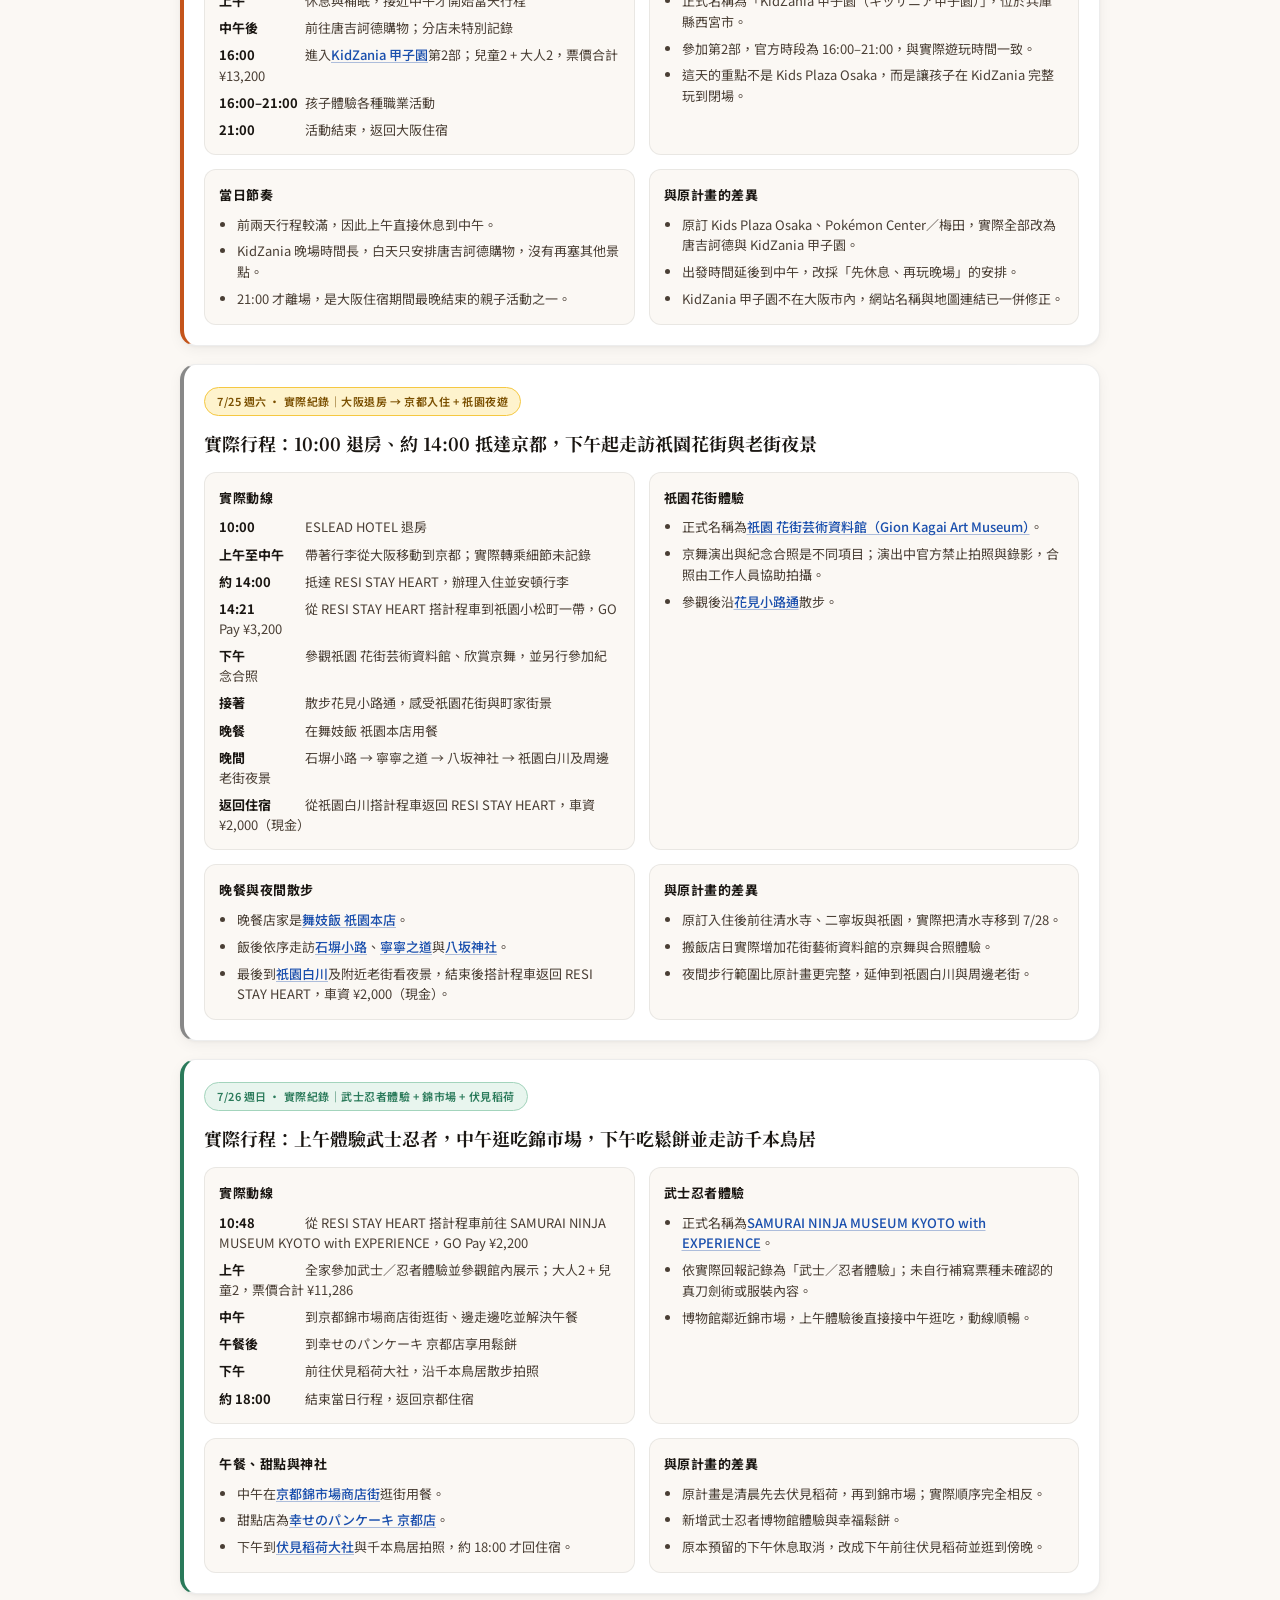
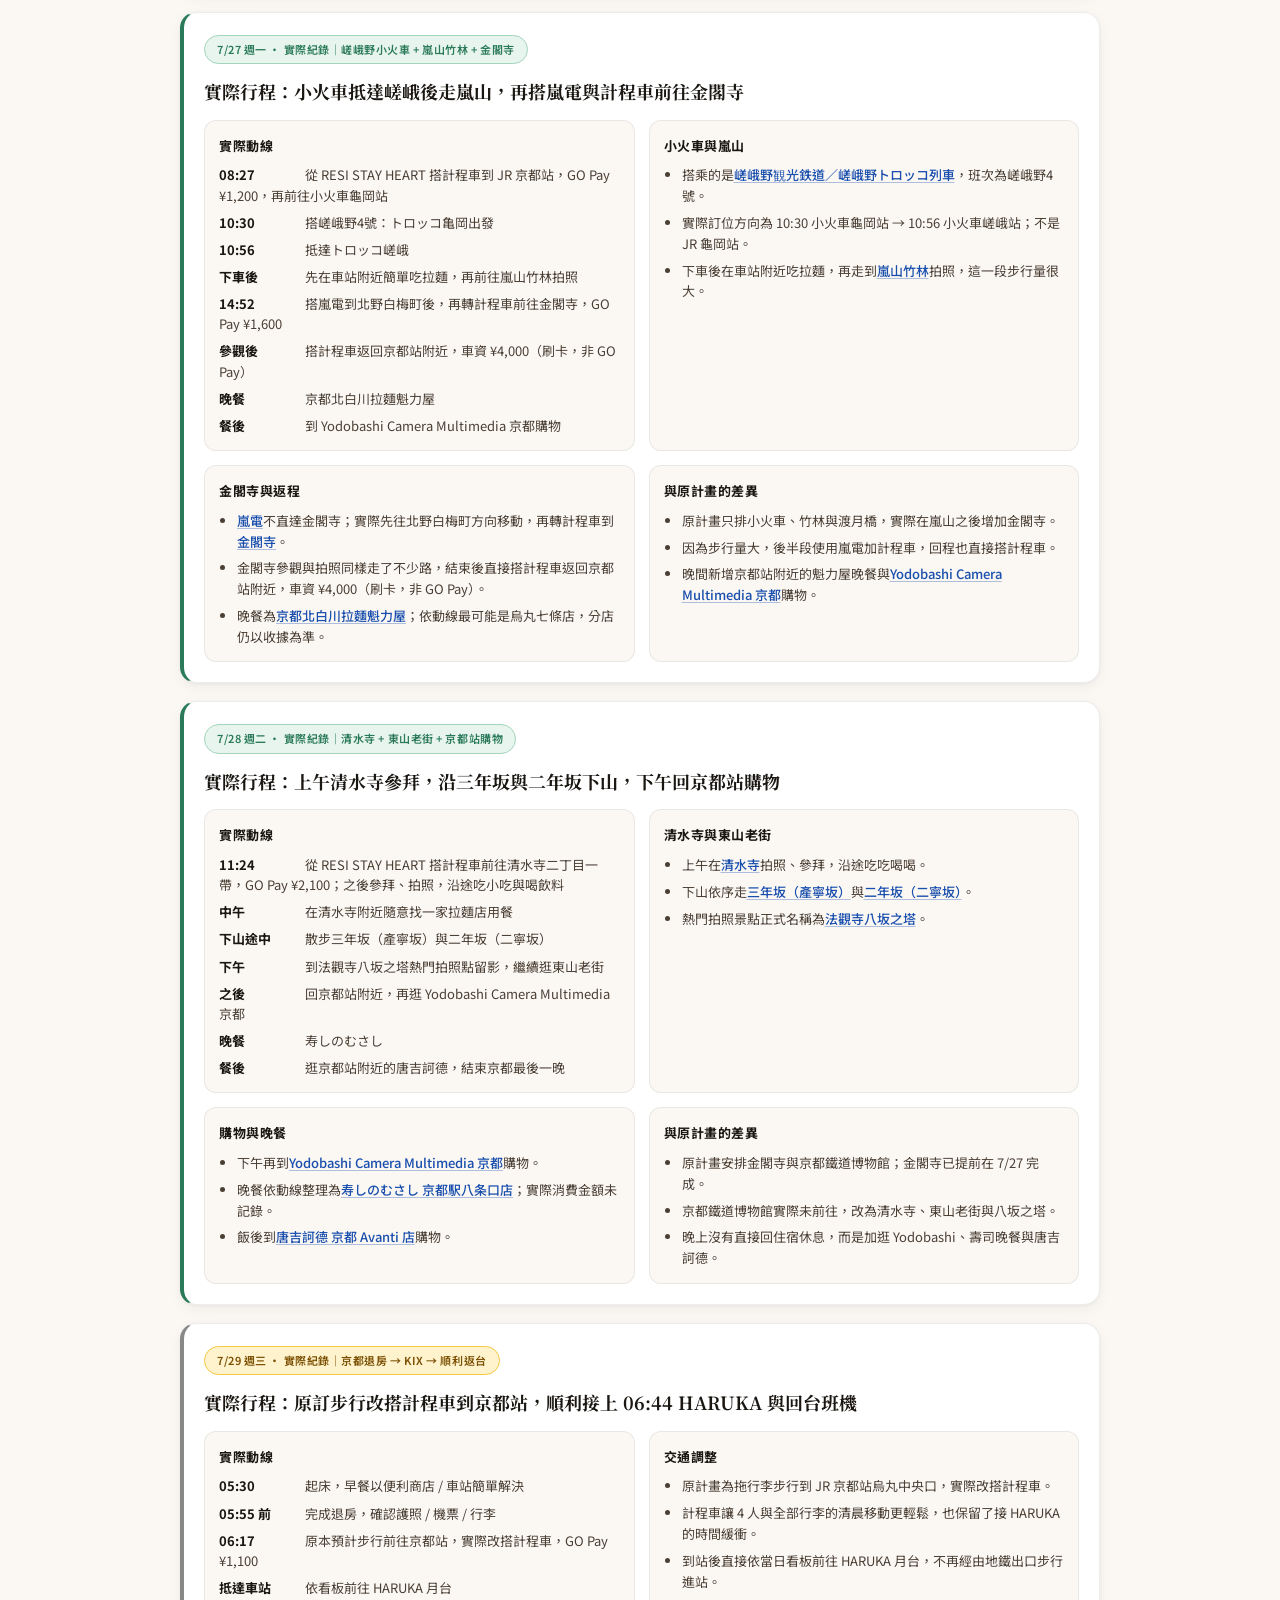
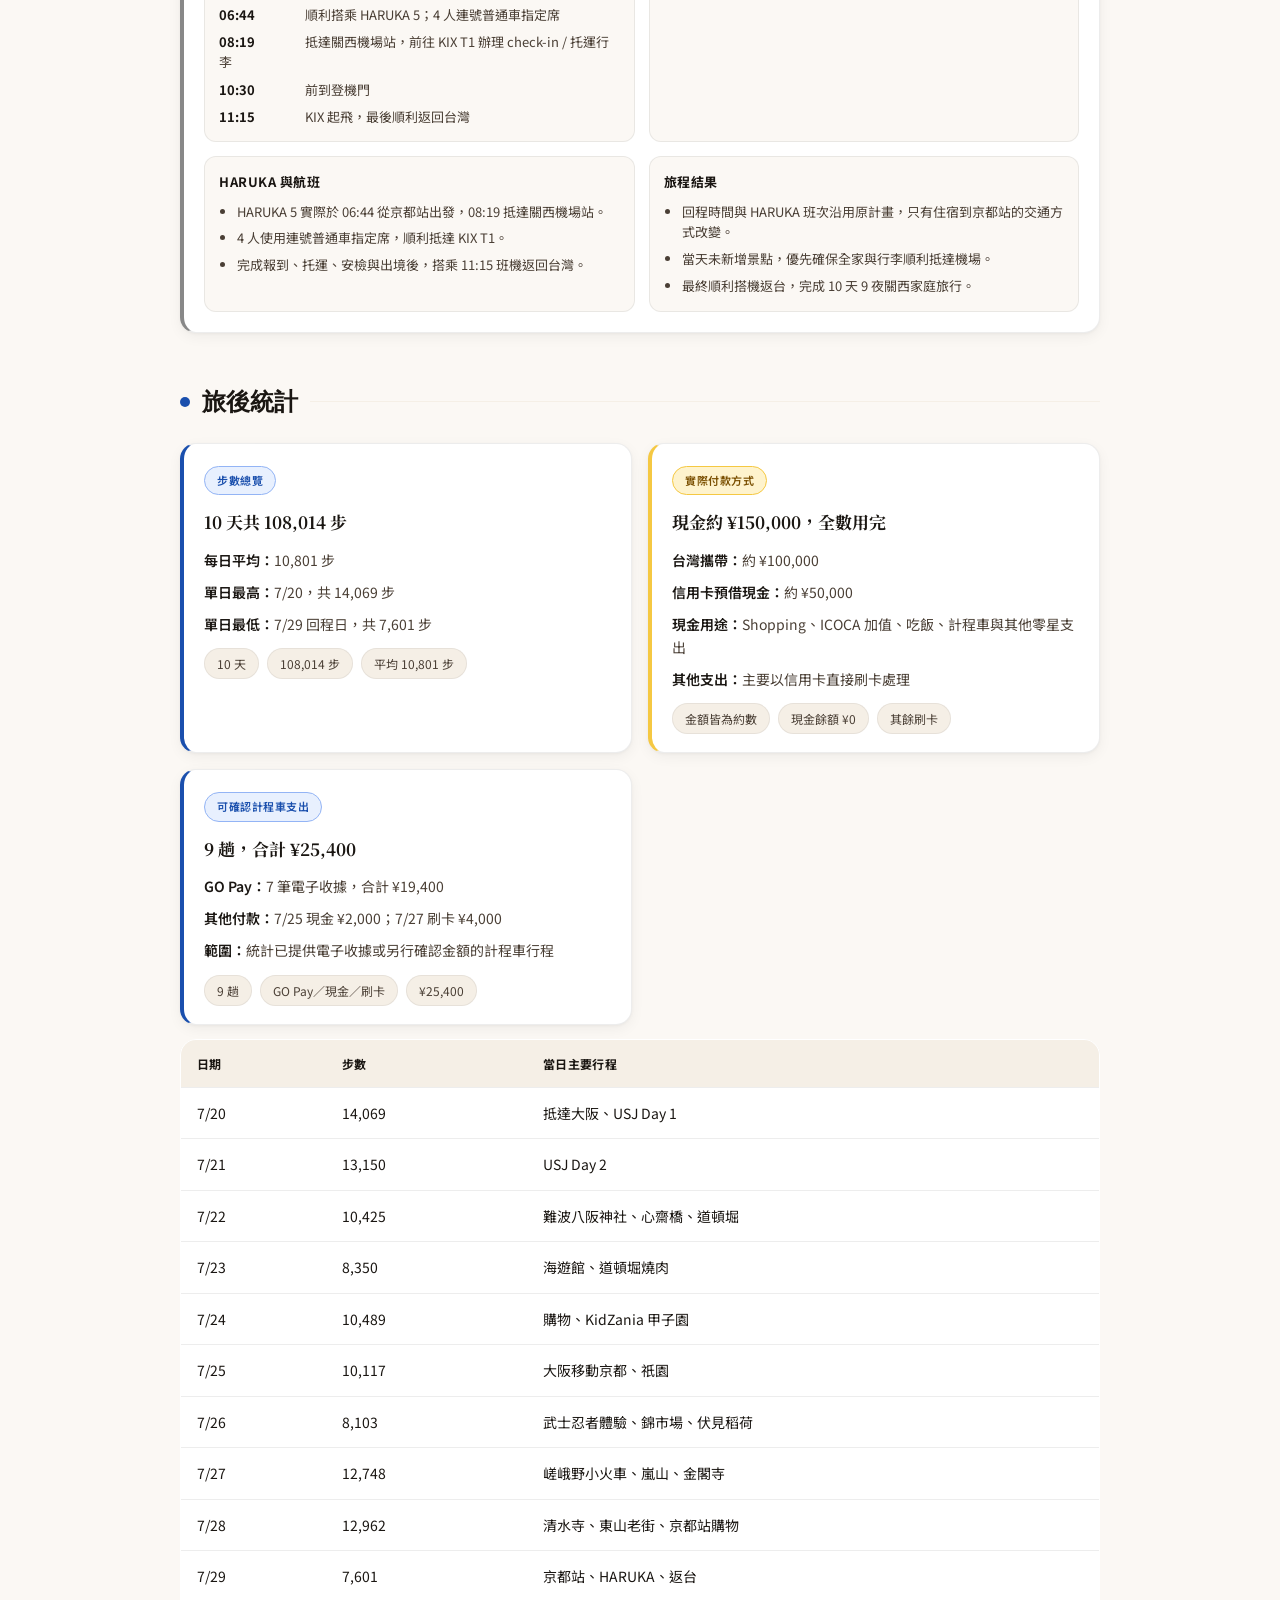
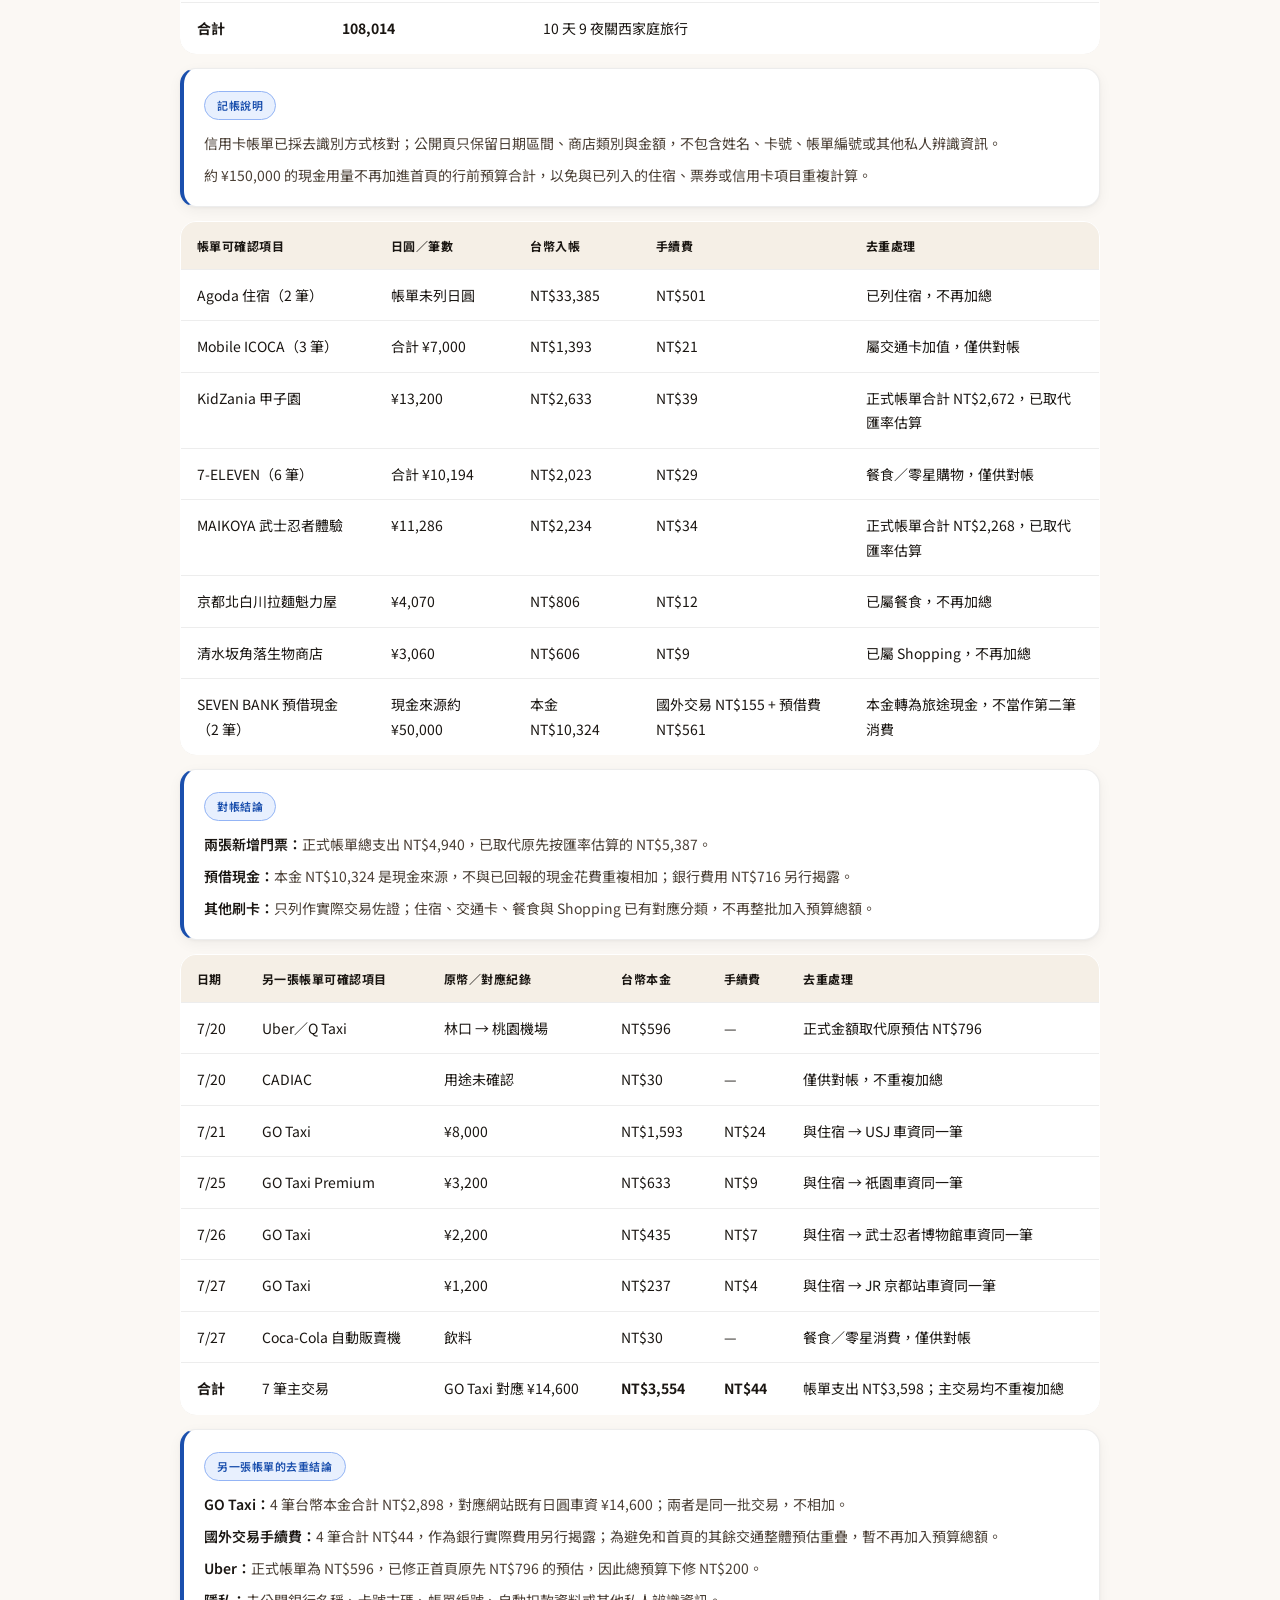
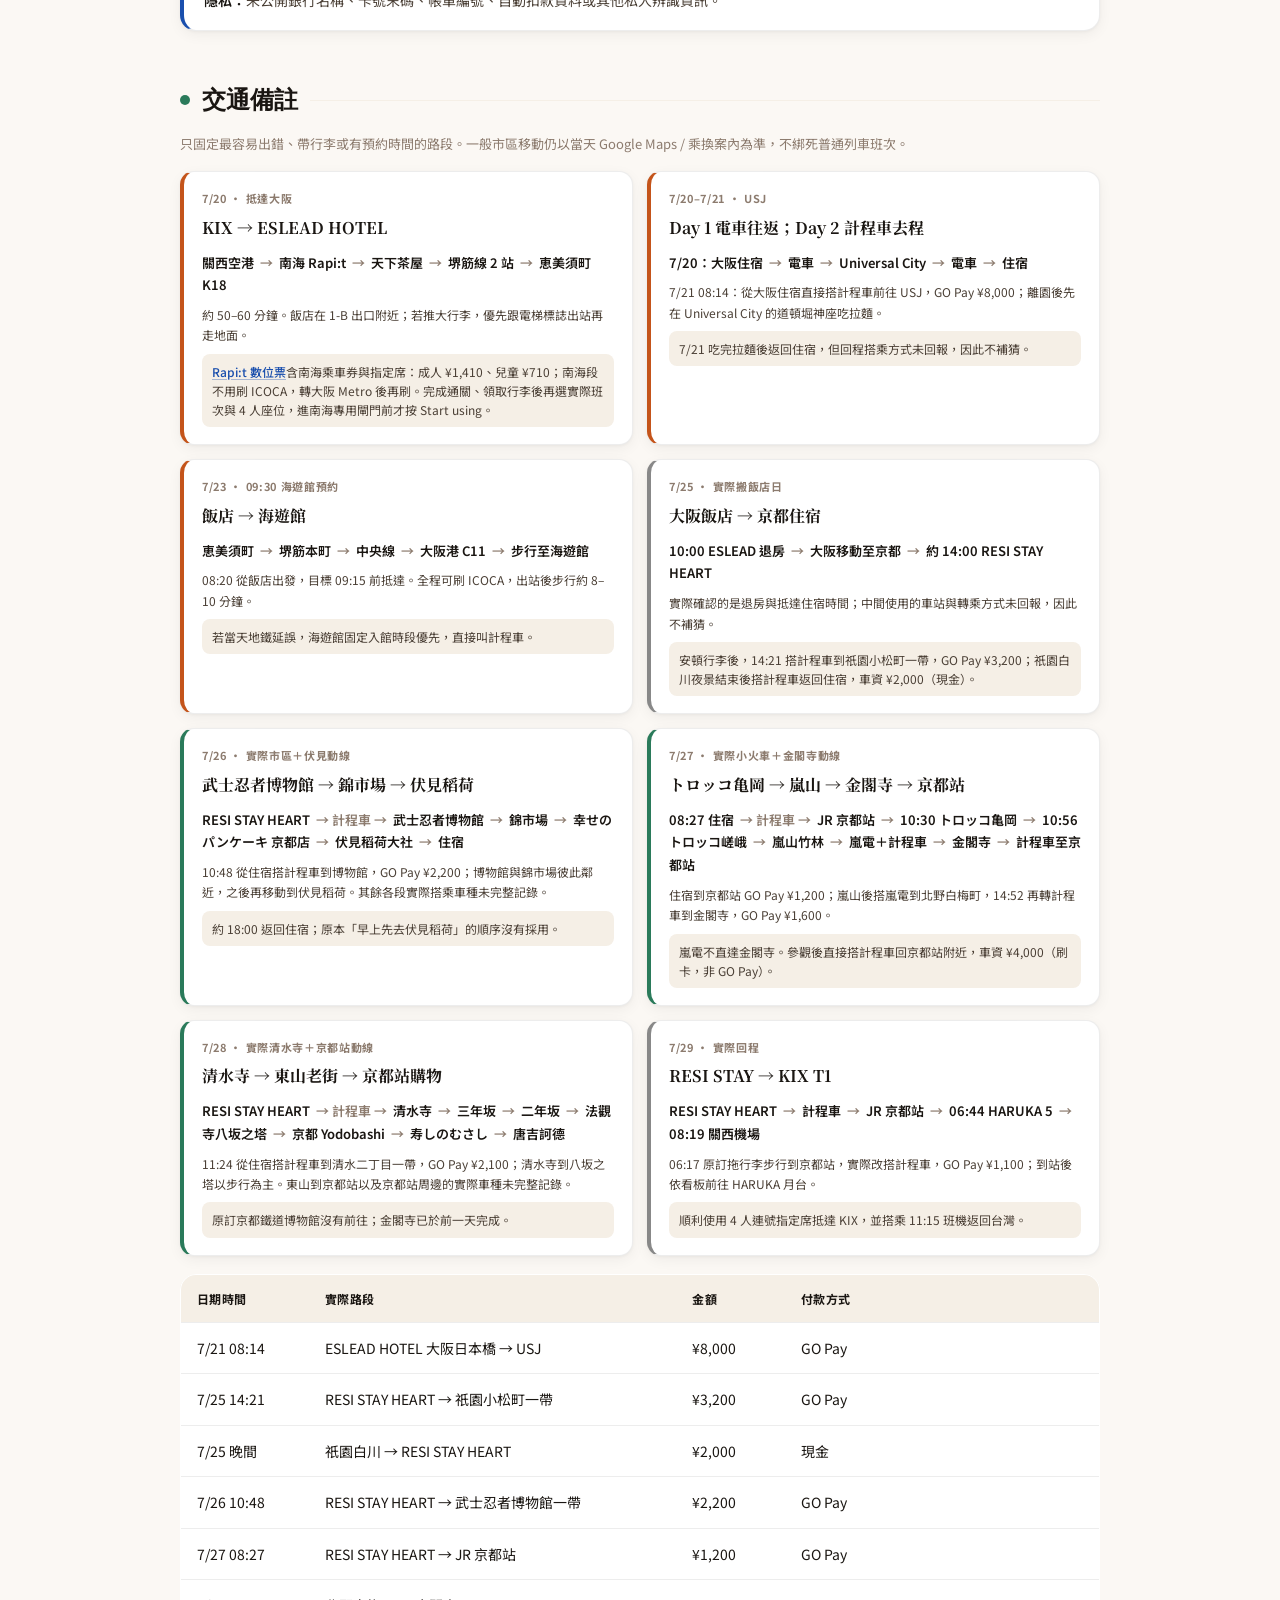
==== commit b0c79bb9: "Reconcile additional travel statement" ====
--- a/details.html
+++ b/details.html
@@ -786,6 +786,31 @@
 <div><strong>兩張新增門票：</strong>正式帳單總支出 NT$4,940，已取代原先按匯率估算的 NT$5,387。</div>
 <div><strong>預借現金：</strong>本金 NT$10,324 是現金來源，不與已回報的現金花費重複相加；銀行費用 NT$716 另行揭露。</div>
 <div><strong>其他刷卡：</strong>只列作實際交易佐證；住宿、交通卡、餐食與 Shopping 已有對應分類，不再整批加入預算總額。</div>
+</div>
+</div>
+
+<div class="table-wrap" style="margin-top:14px">
+<table>
+<thead><tr><th>日期</th><th>另一張帳單可確認項目</th><th>原幣／對應紀錄</th><th>台幣本金</th><th>手續費</th><th>去重處理</th></tr></thead>
+<tbody>
+<tr><td>7/20</td><td>Uber／Q Taxi</td><td>林口 → 桃園機場</td><td>NT$596</td><td>—</td><td>正式金額取代原預估 NT$796</td></tr>
+<tr><td>7/20</td><td>CADIAC</td><td>用途未確認</td><td>NT$30</td><td>—</td><td>僅供對帳，不重複加總</td></tr>
+<tr><td>7/21</td><td>GO Taxi</td><td>¥8,000</td><td>NT$1,593</td><td>NT$24</td><td>與住宿 → USJ 車資同一筆</td></tr>
+<tr><td>7/25</td><td>GO Taxi Premium</td><td>¥3,200</td><td>NT$633</td><td>NT$9</td><td>與住宿 → 祇園車資同一筆</td></tr>
+<tr><td>7/26</td><td>GO Taxi</td><td>¥2,200</td><td>NT$435</td><td>NT$7</td><td>與住宿 → 武士忍者博物館車資同一筆</td></tr>
+<tr><td>7/27</td><td>GO Taxi</td><td>¥1,200</td><td>NT$237</td><td>NT$4</td><td>與住宿 → JR 京都站車資同一筆</td></tr>
+<tr><td>7/27</td><td>Coca-Cola 自動販賣機</td><td>飲料</td><td>NT$30</td><td>—</td><td>餐食／零星消費，僅供對帳</td></tr>
+<tr><td><strong>合計</strong></td><td>7 筆主交易</td><td>GO Taxi 對應 ¥14,600</td><td><strong>NT$3,554</strong></td><td><strong>NT$44</strong></td><td>帳單支出 NT$3,598；主交易均不重複加總</td></tr>
+</tbody>
+</table>
+</div>
+<div class="card blue-card" style="margin-top:14px">
+<span class="tag info">另一張帳單的去重結論</span>
+<div class="list">
+<div><strong>GO Taxi：</strong>4 筆台幣本金合計 NT$2,898，對應網站既有日圓車資 ¥14,600；兩者是同一批交易，不相加。</div>
+<div><strong>國外交易手續費：</strong>4 筆合計 NT$44，作為銀行實際費用另行揭露；為避免和首頁的其餘交通整體預估重疊，暫不再加入預算總額。</div>
+<div><strong>Uber：</strong>正式帳單為 NT$596，已修正首頁原先 NT$796 的預估，因此總預算下修 NT$200。</div>
+<div><strong>隱私：</strong>未公開銀行名稱、卡號末碼、帳單編號、自動扣款資料或其他私人辨識資訊。</div>
 </div>
 </div>
 </section>
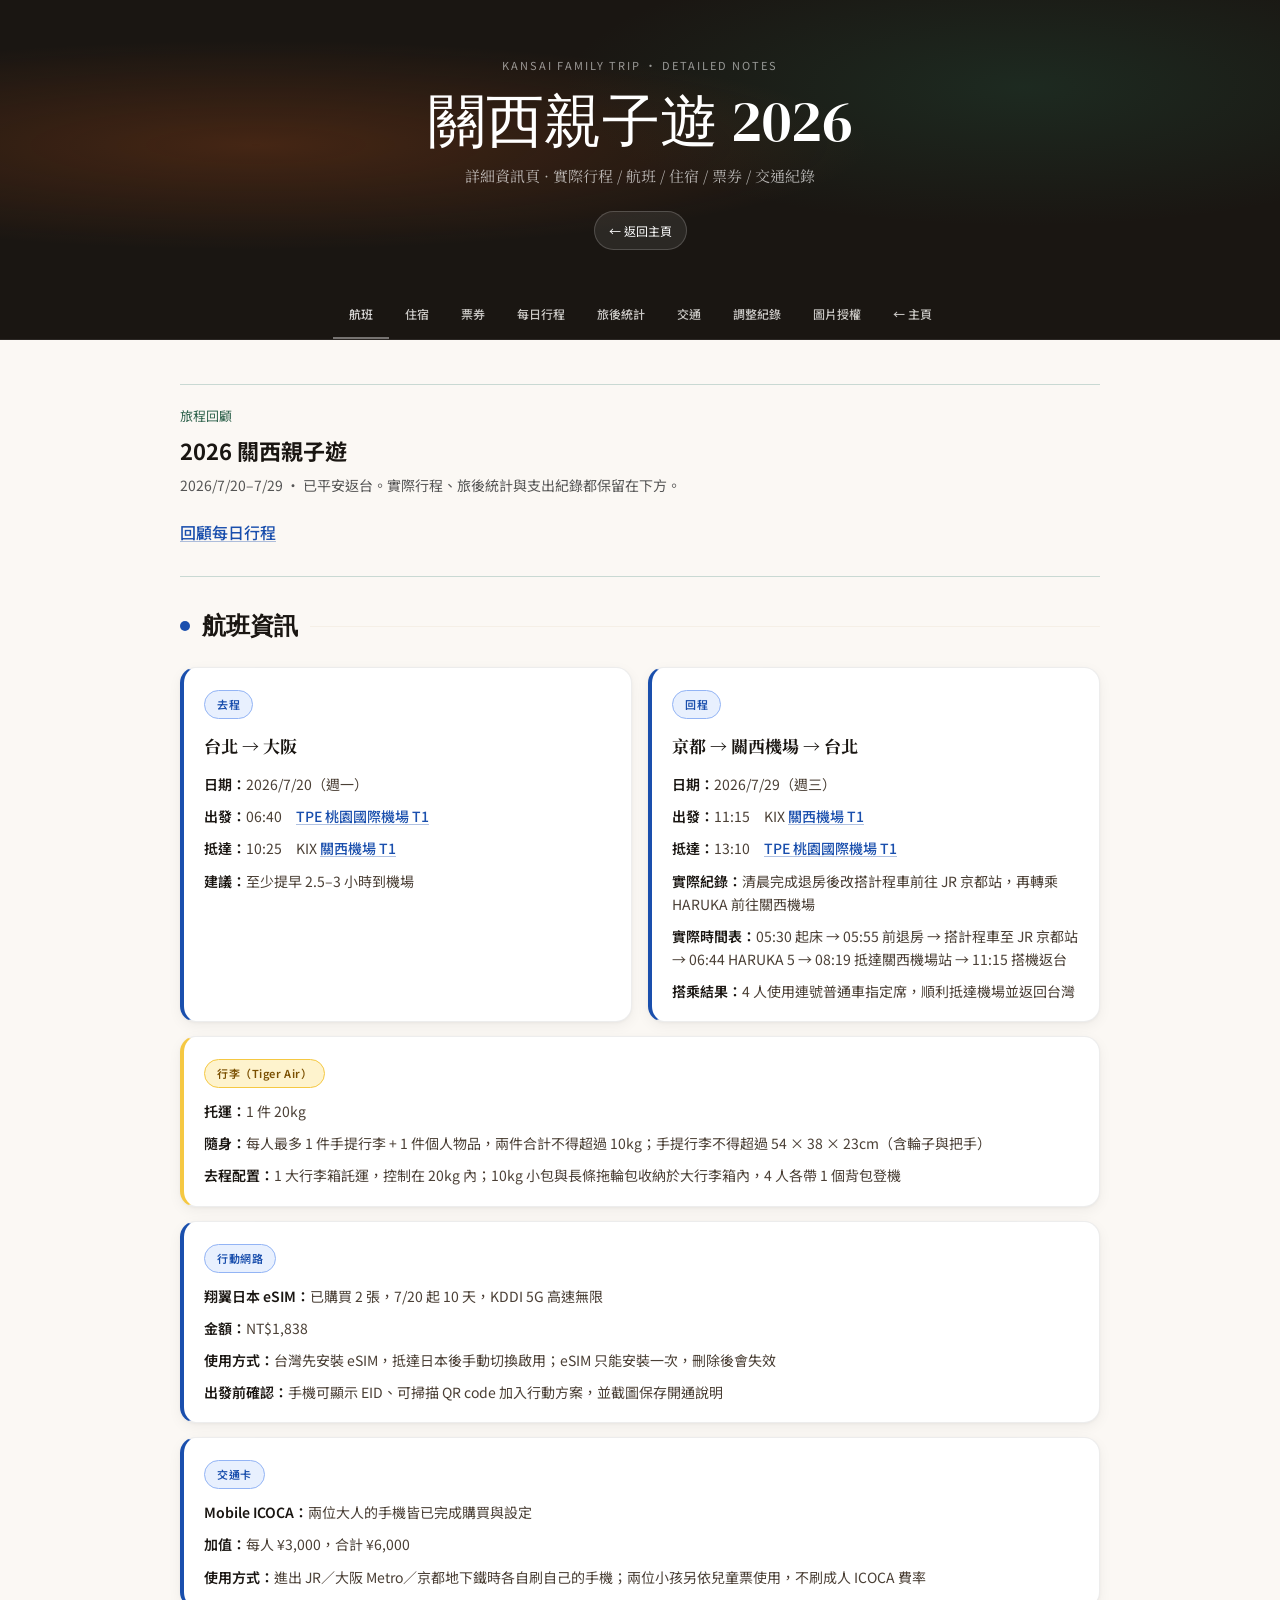
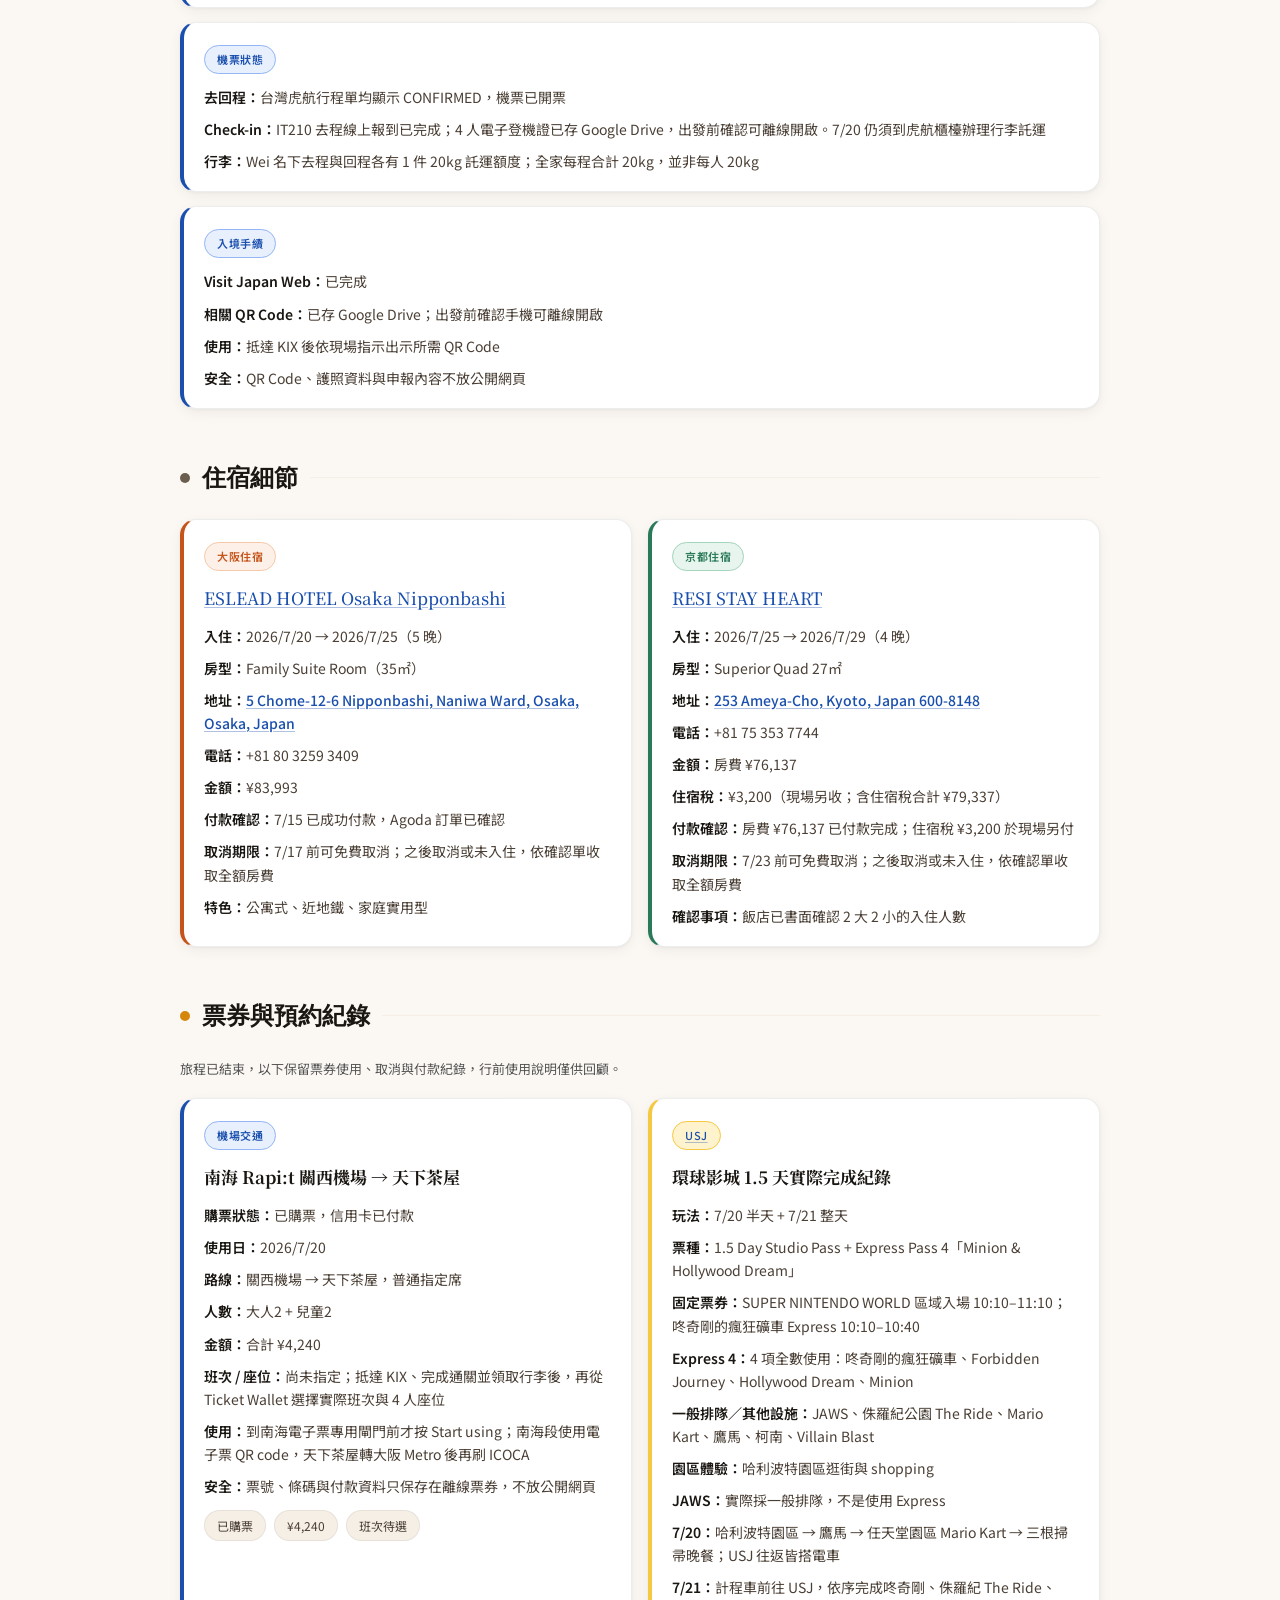
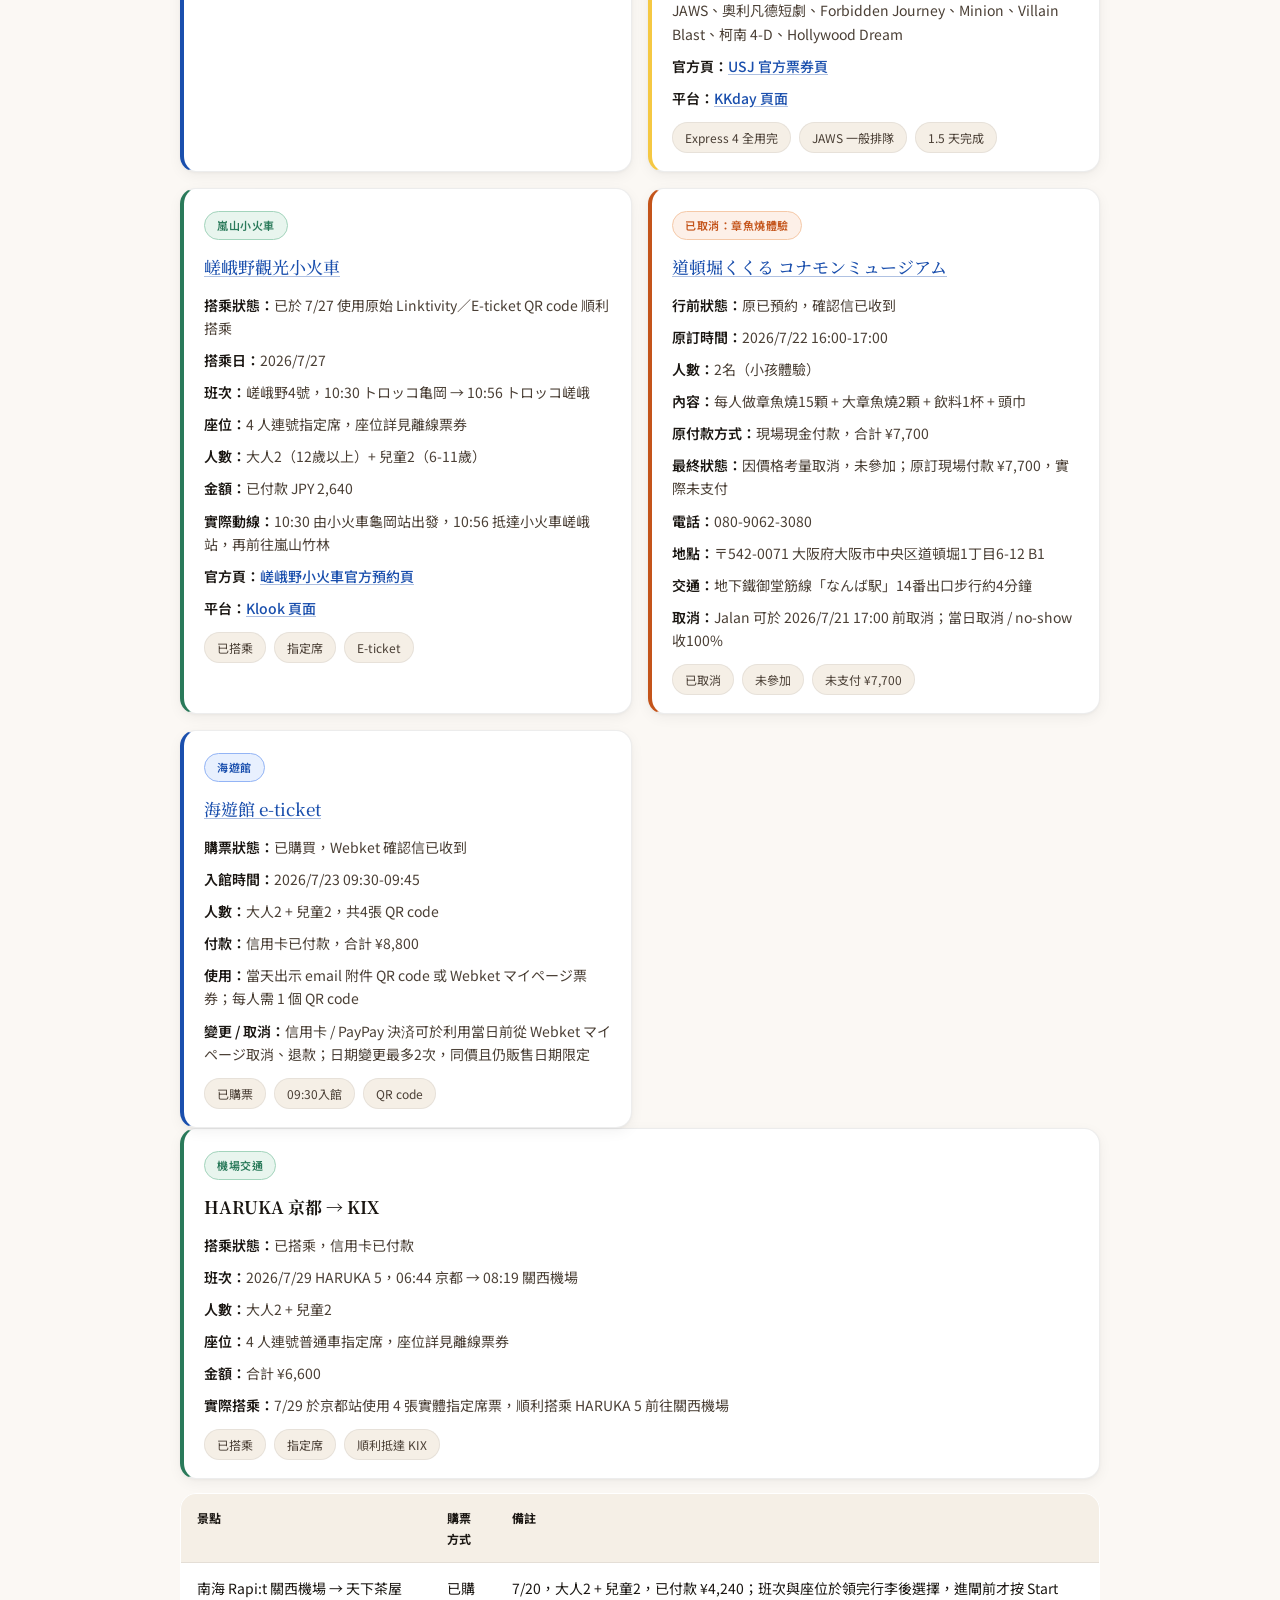
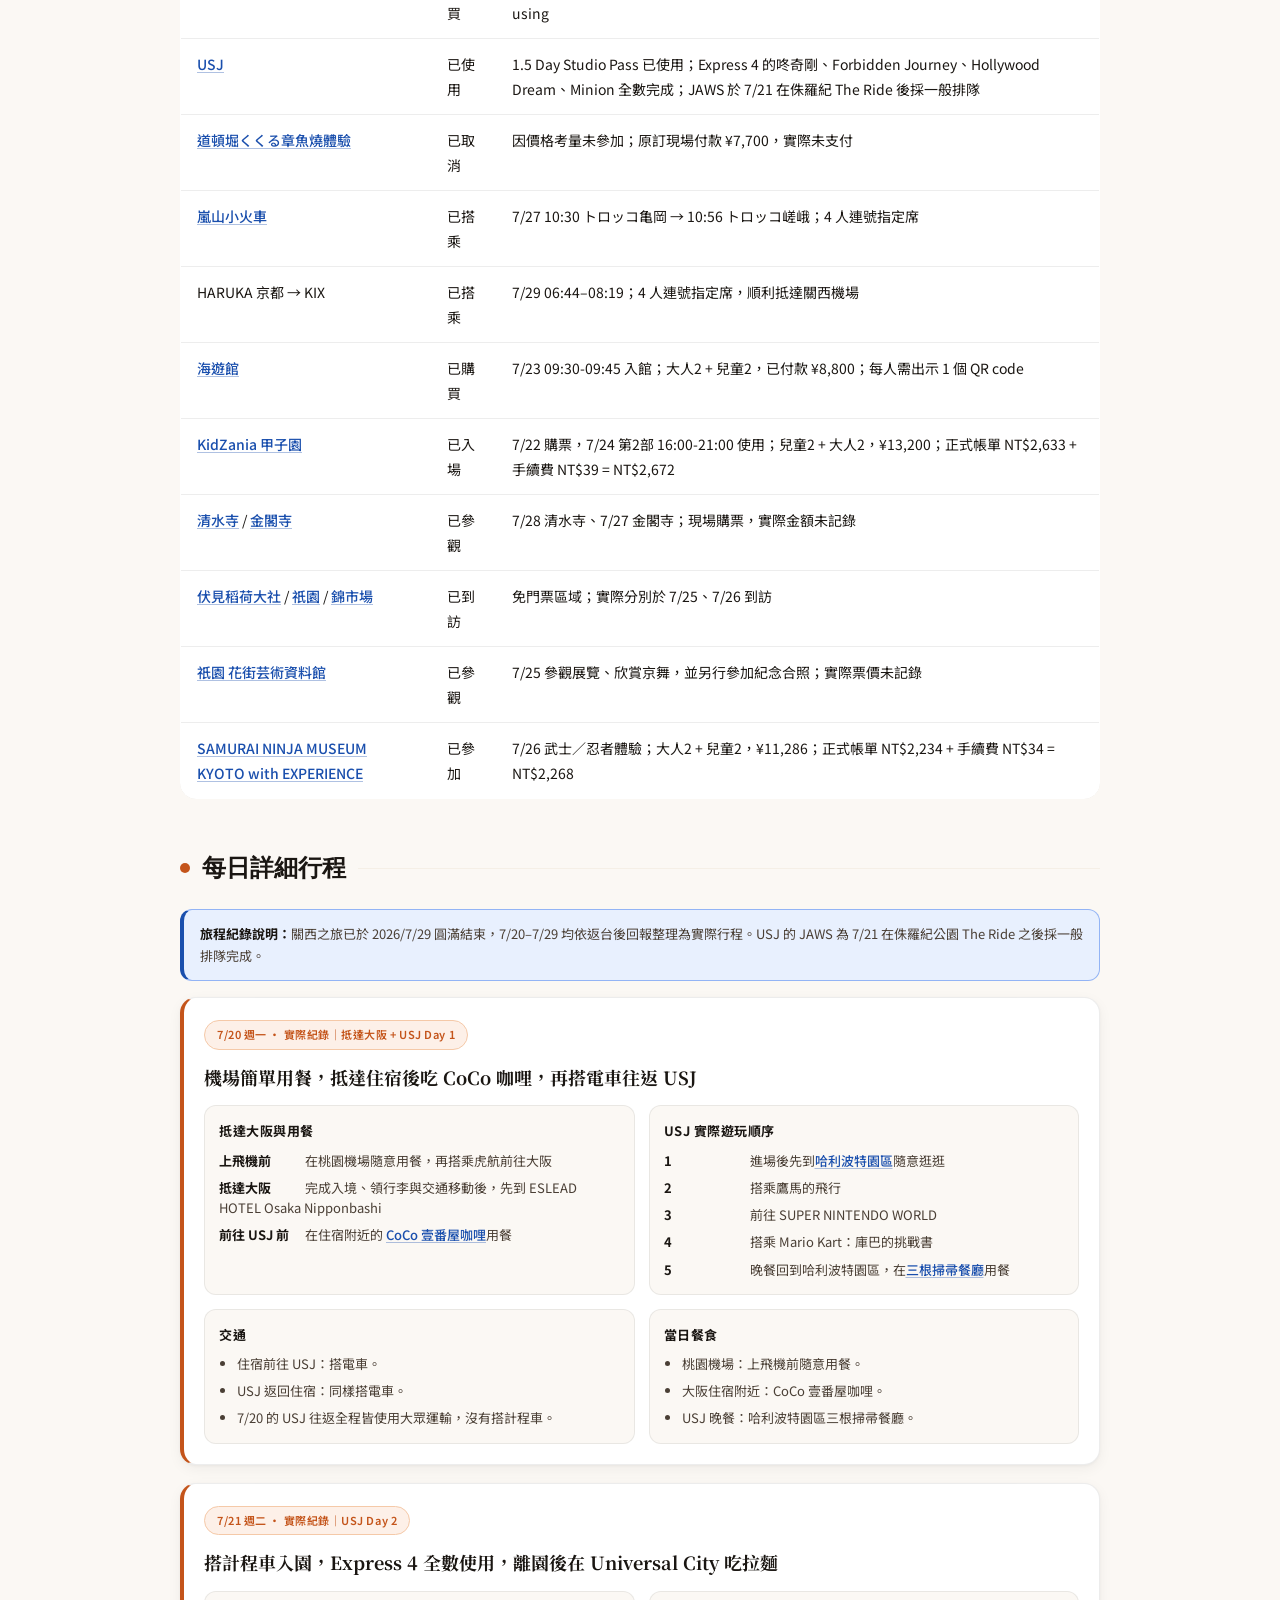
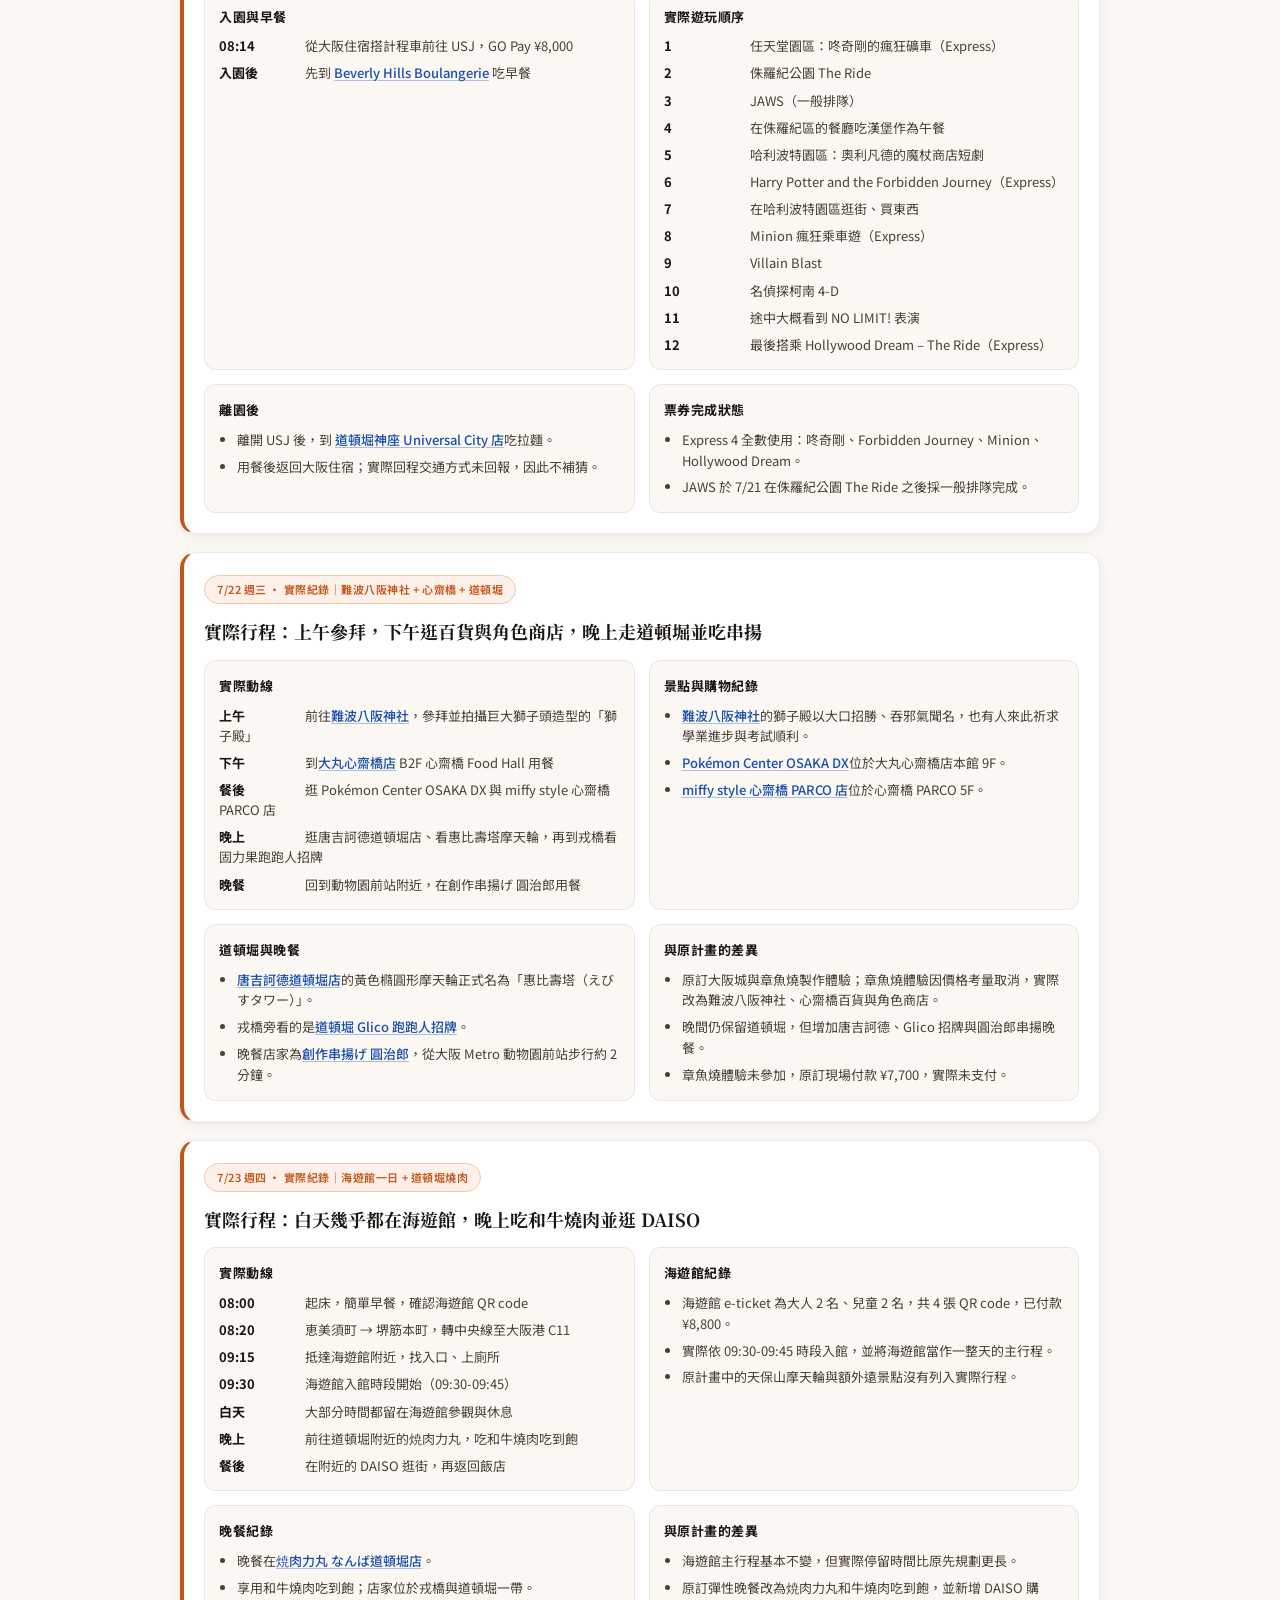
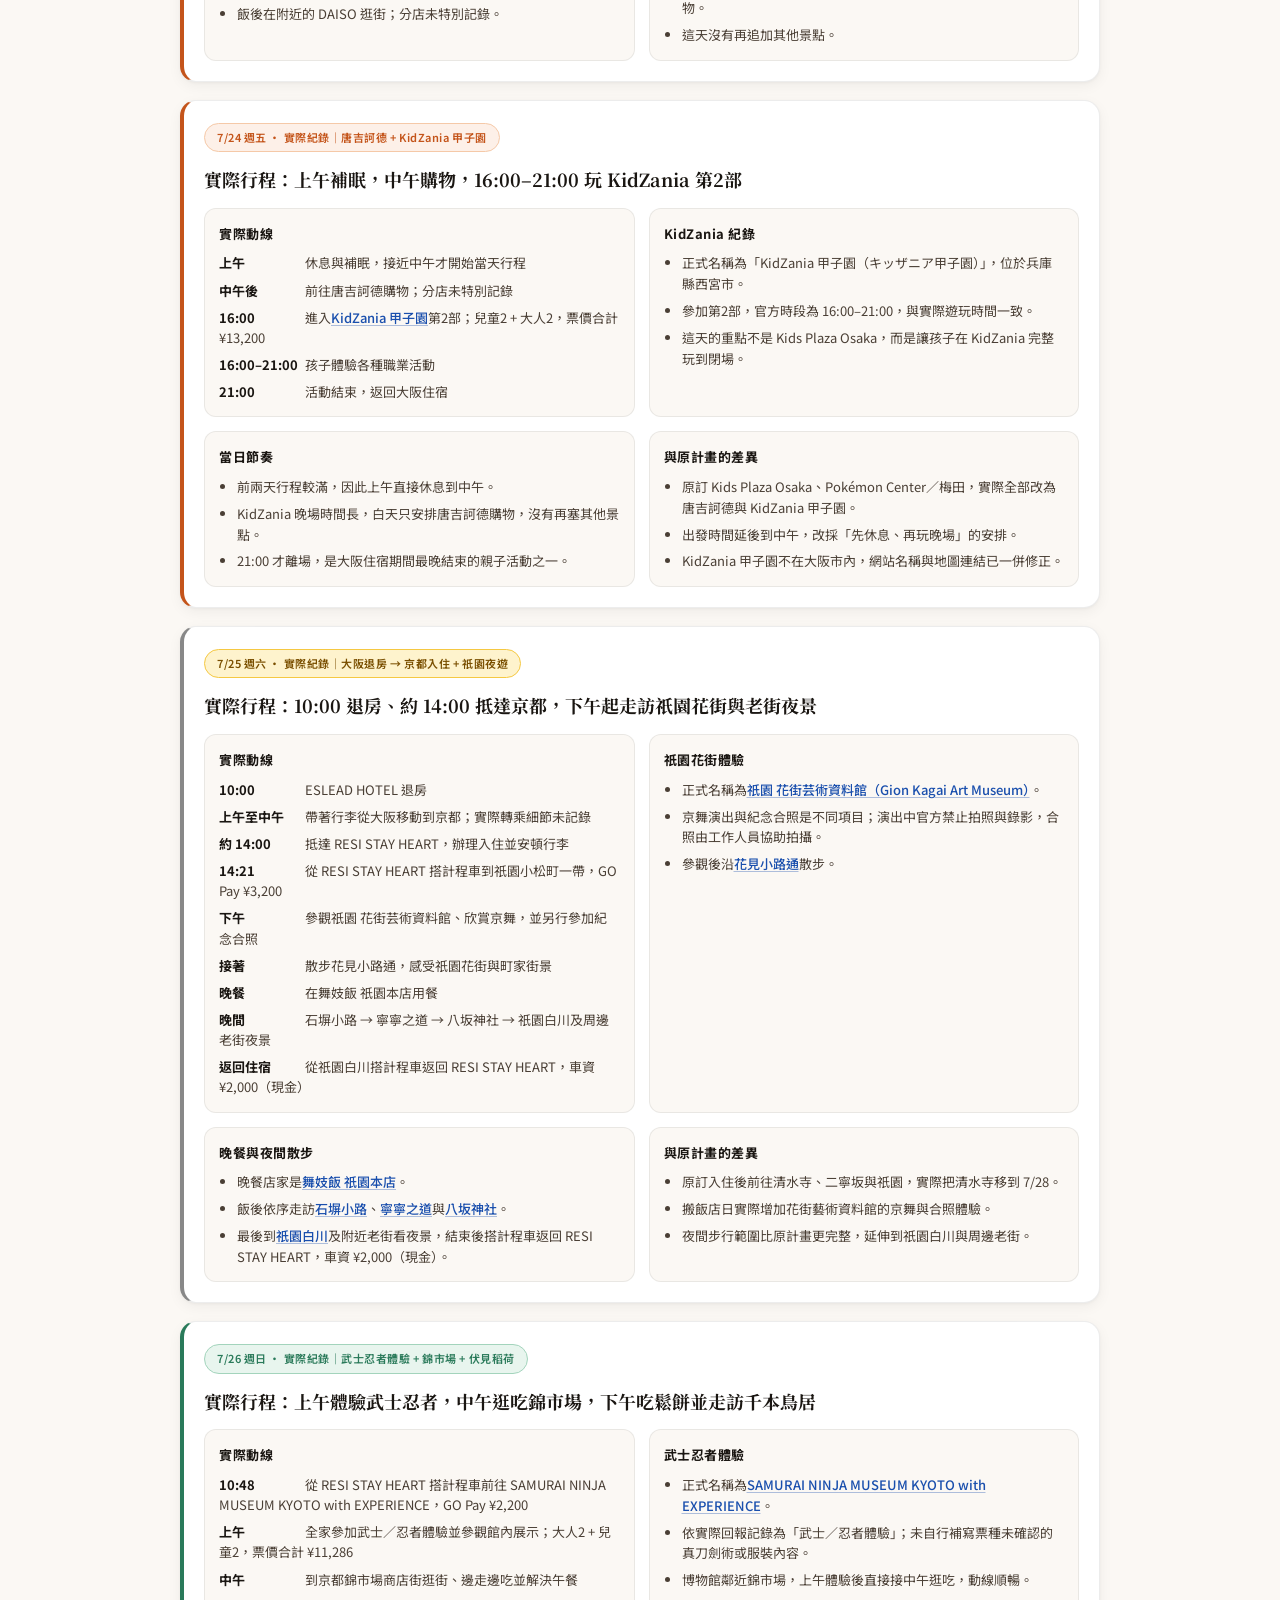
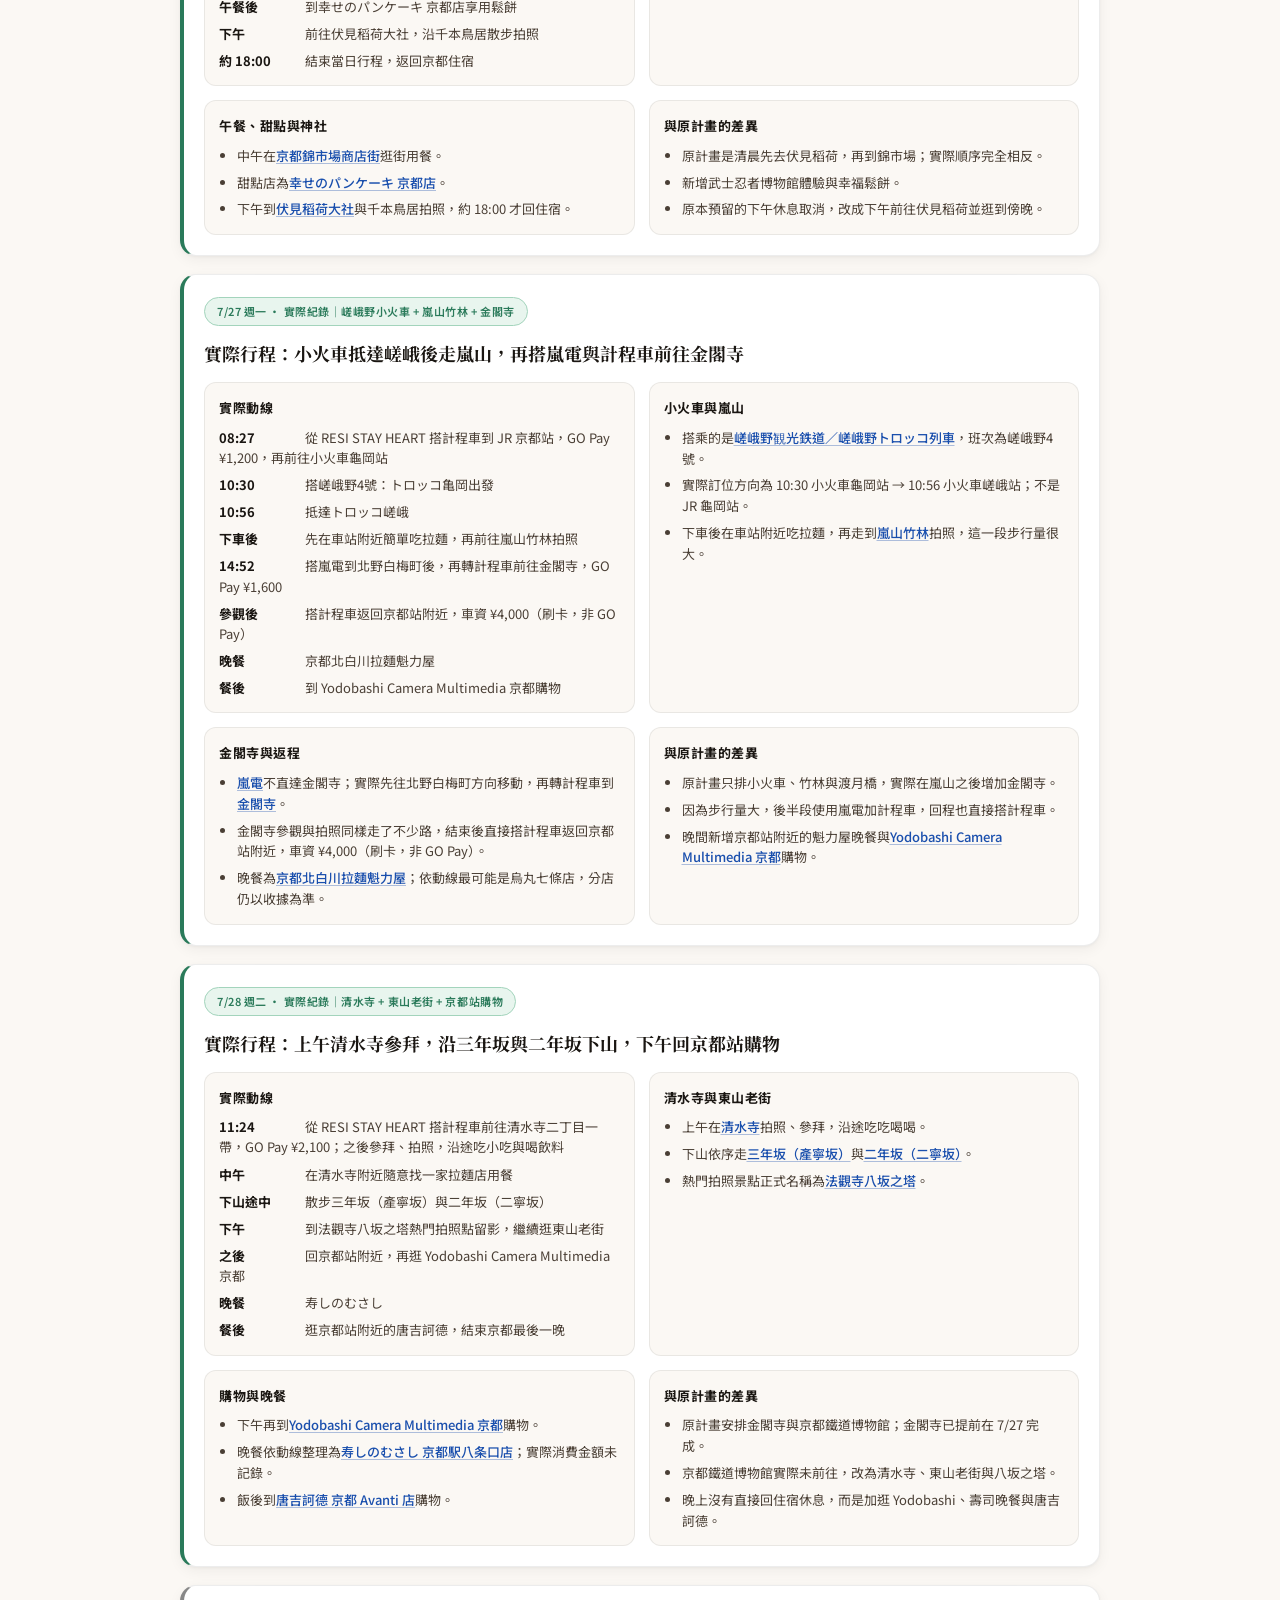
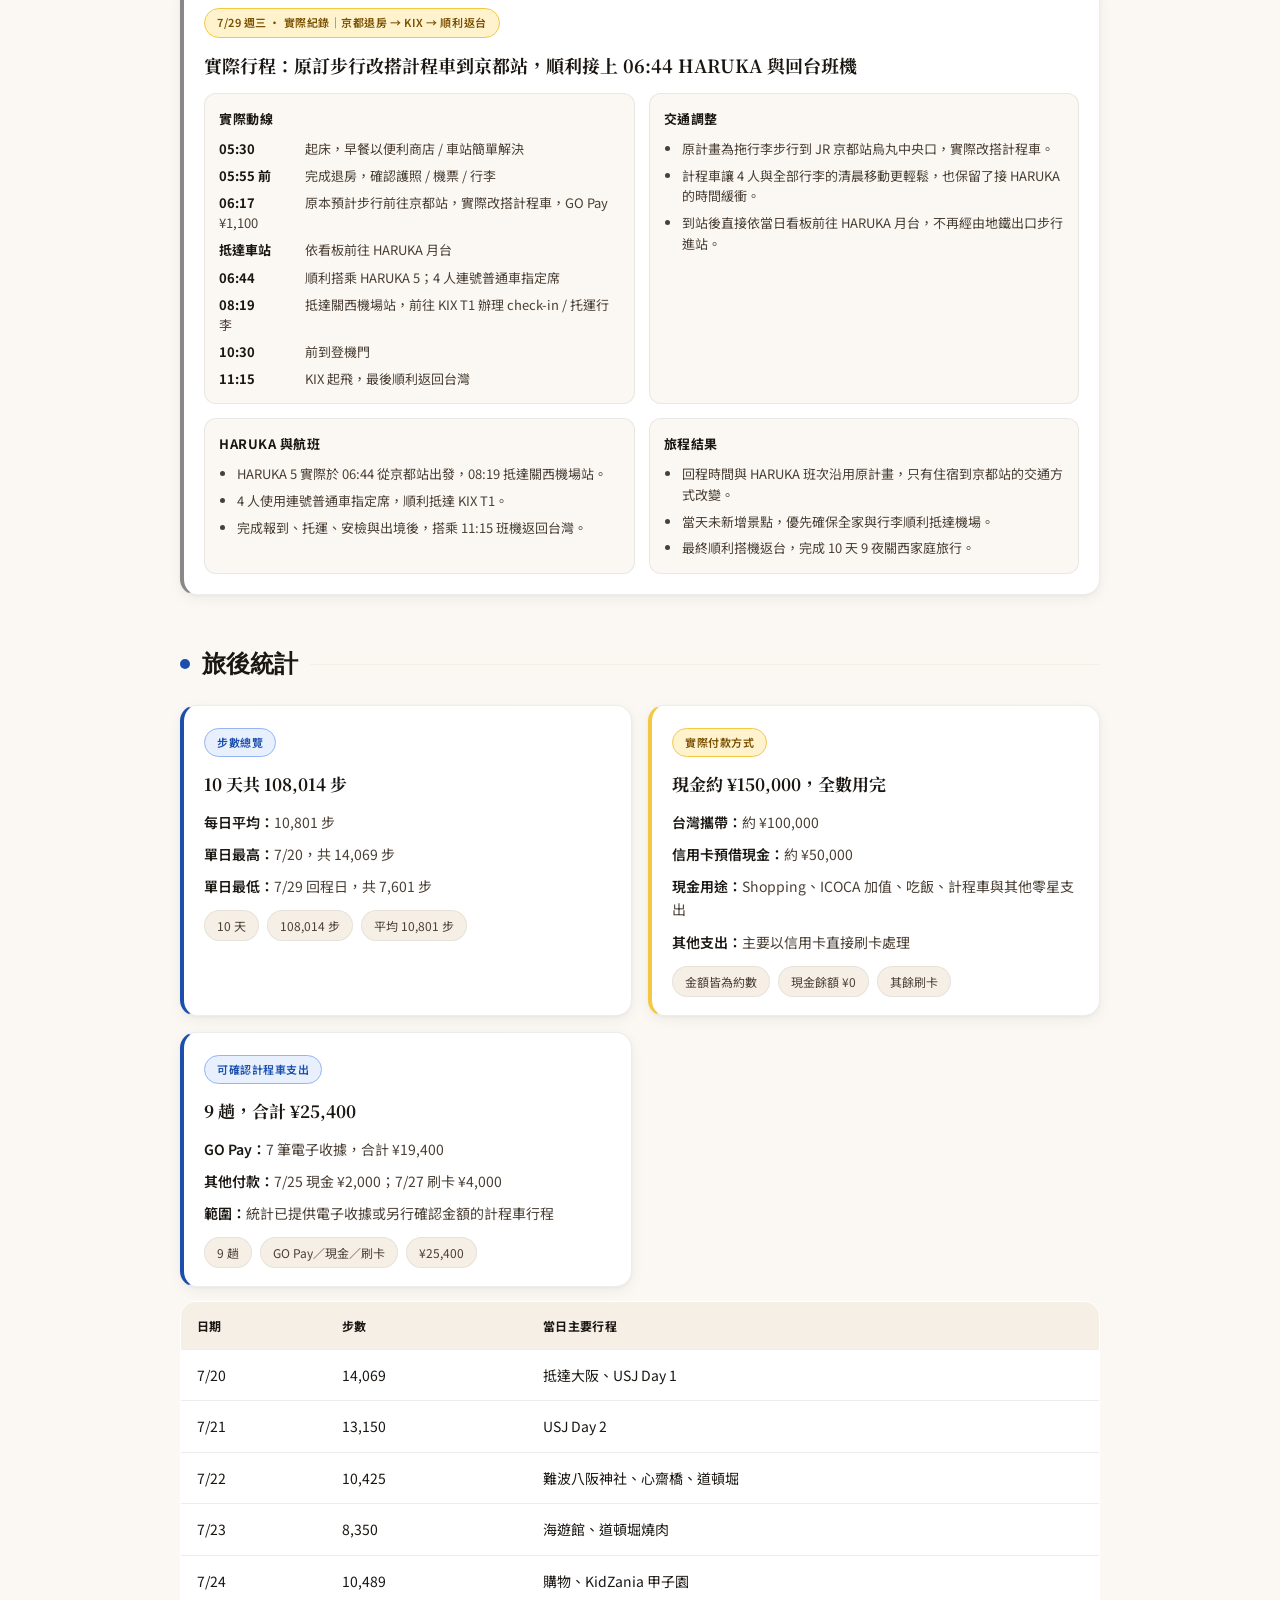
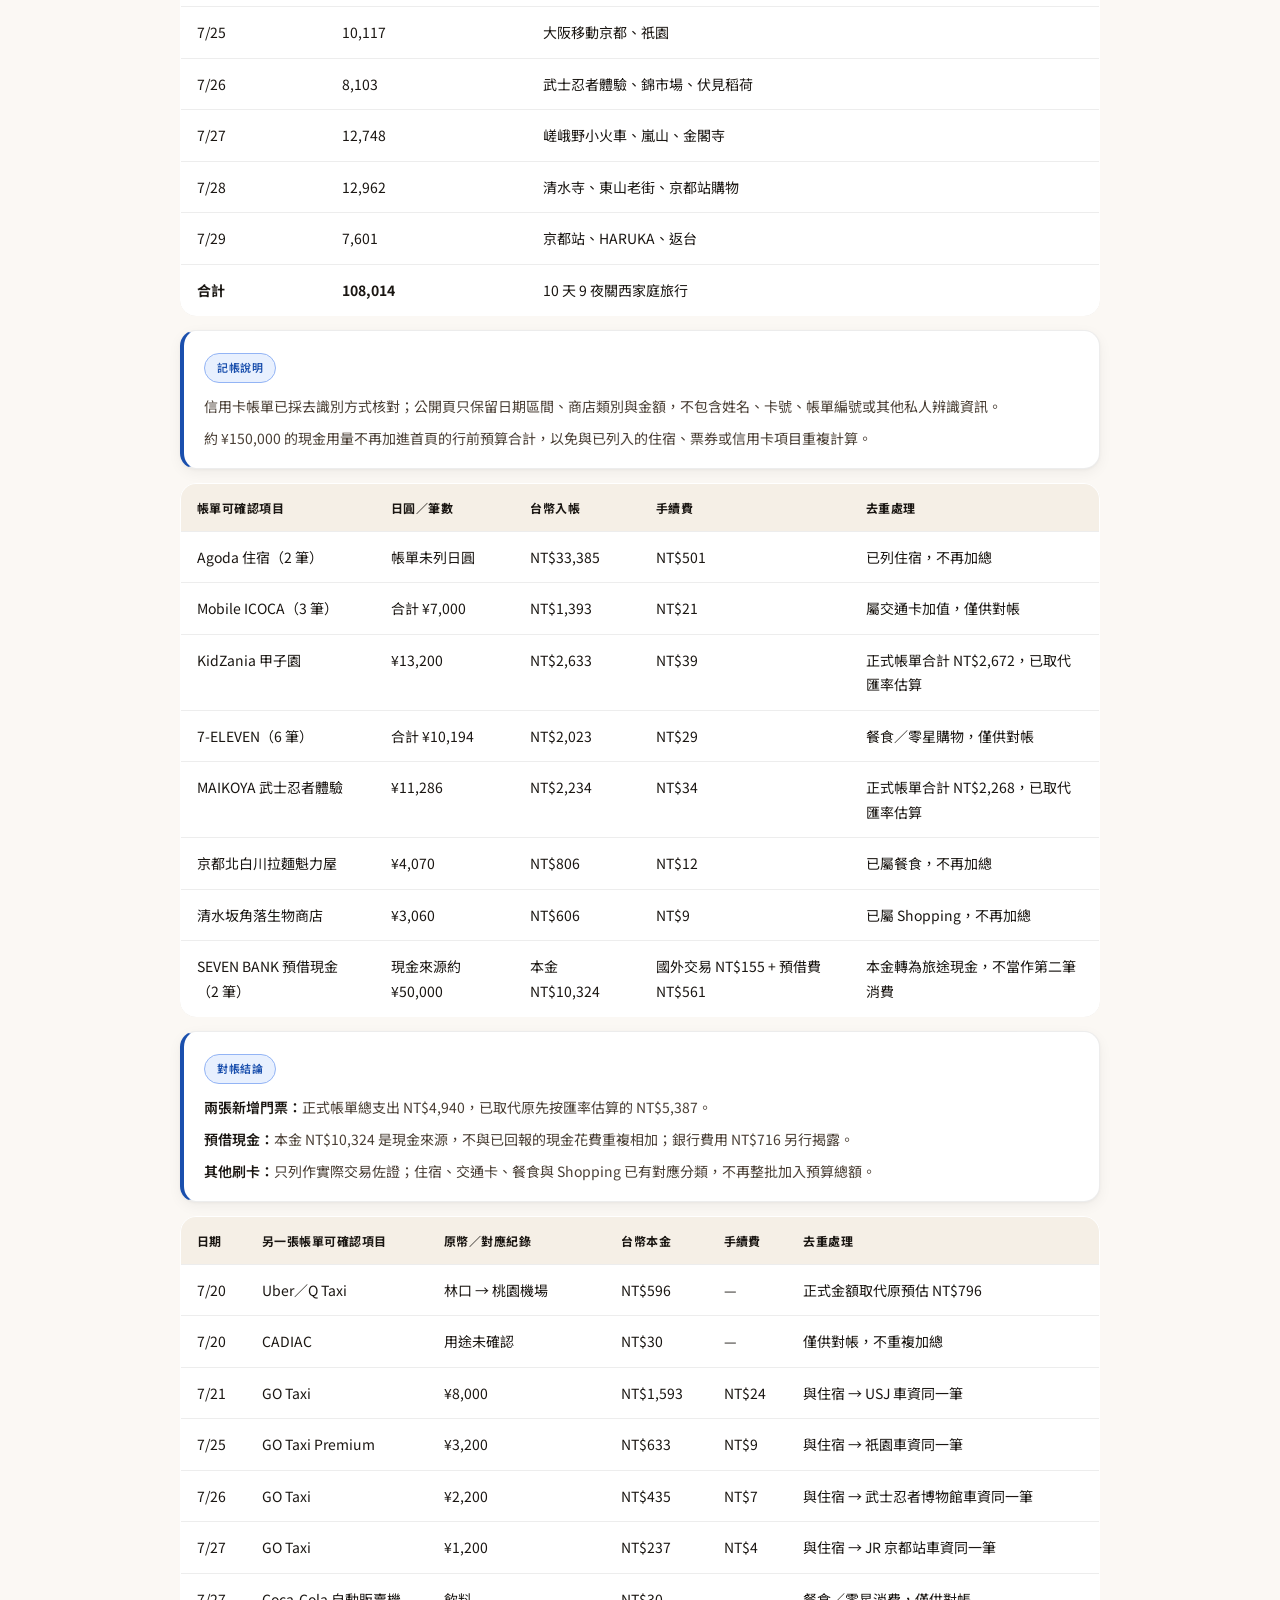
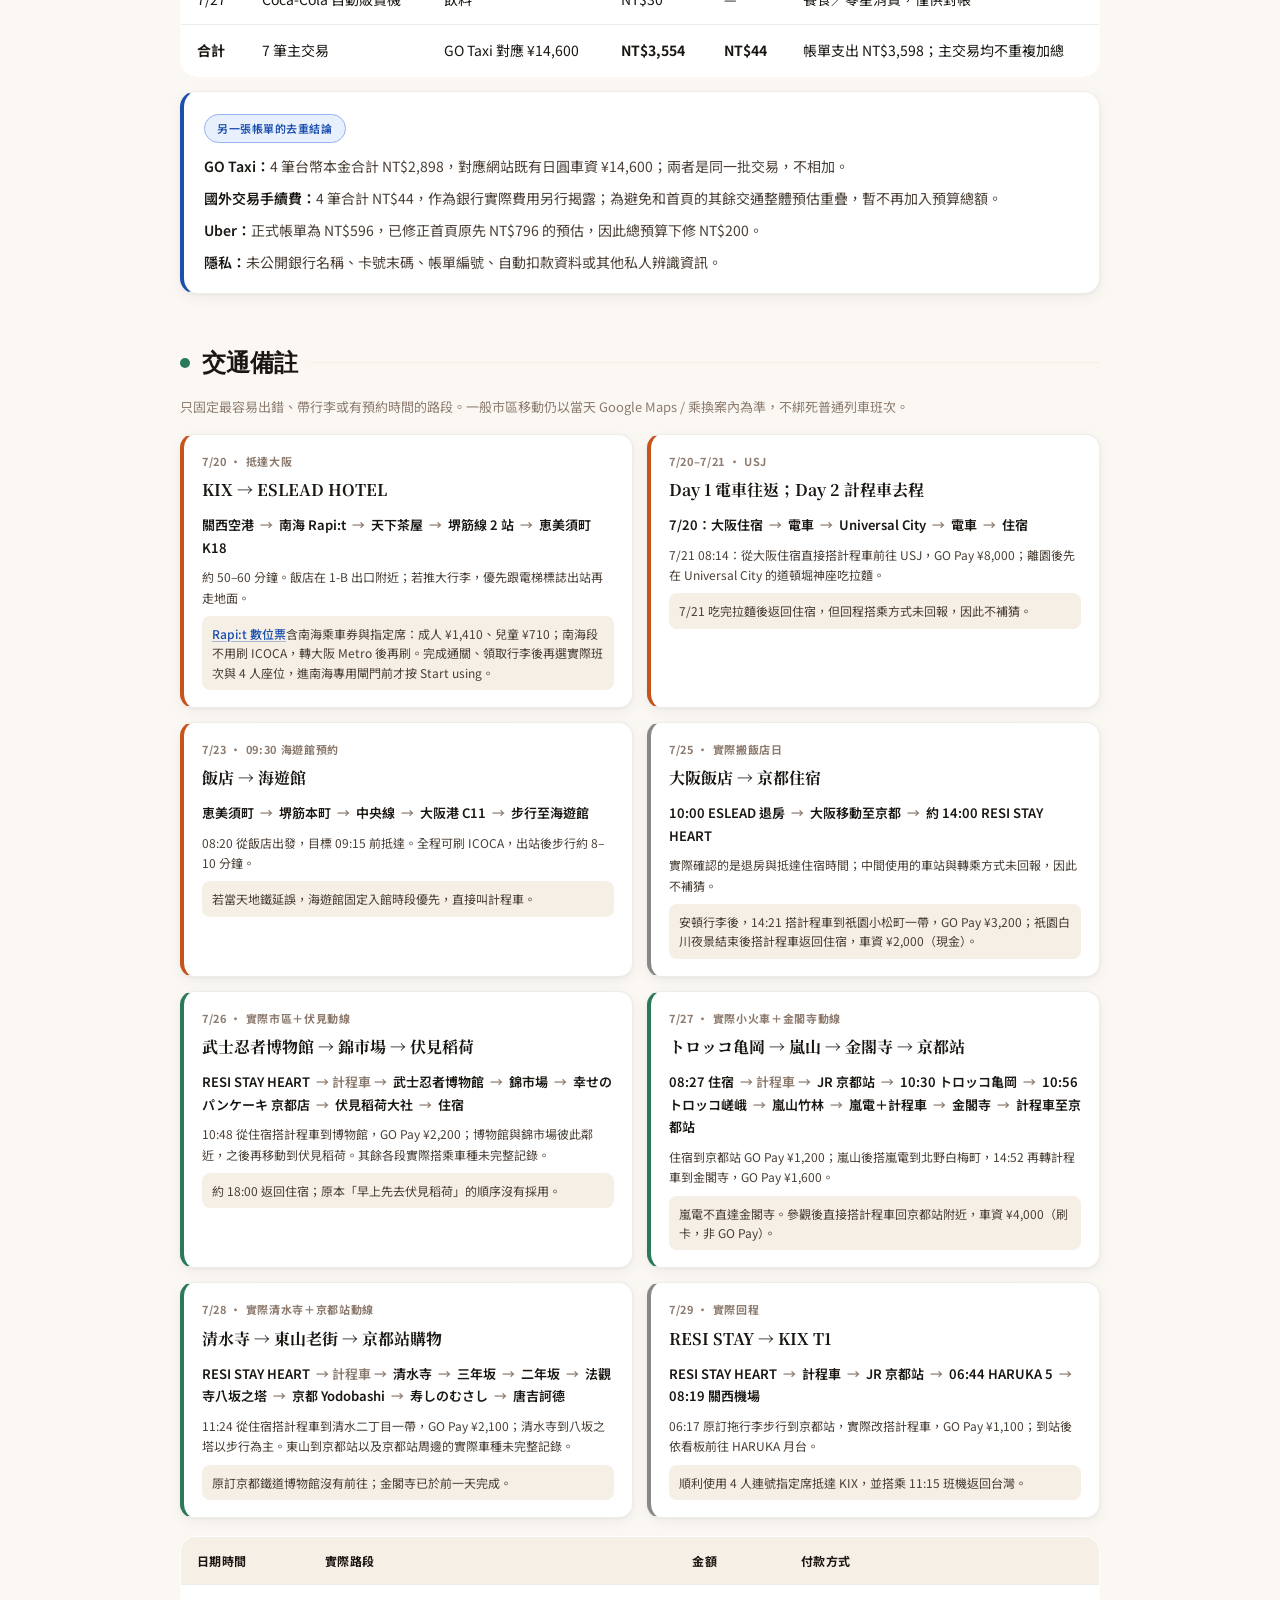
==== commit 2366a428: "Improve trip lifecycle and daily navigation" ====
--- a/details.html
+++ b/details.html
@@ -141,6 +141,8 @@
 .back-to-top:hover{background:rgba(255,255,255,.14)}
 
 </style>
+<link rel="stylesheet" href="assets/trip.css">
+<script src="assets/trip.js" defer></script>
 </head>
 <body id="top">
 <header class="hero">
@@ -150,7 +152,7 @@
 <a class="back-link" href="./">← 返回主頁</a>
 </header>
 
-<nav class="sticky-nav">
+<nav class="sticky-nav" aria-label="詳細資訊導覽">
   <a href="#flights">航班</a>
   <a href="#hotels-detail">住宿</a>
   <a href="#tickets">票券</a>
@@ -163,6 +165,13 @@
 </nav>
 
 <main class="wrap">
+<section class="trip-status" aria-label="旅程狀態">
+  <div class="trip-status-label" data-status-label>旅程日期</div>
+  <h2 data-status-title>2026 關西親子遊</h2>
+  <p data-status-note>2026/7/20–7/29 · 10 天 9 夜</p>
+  <div class="trip-countdown" hidden><strong data-cd-days>--</strong>天 <strong data-cd-hours>--</strong>小時 <strong data-cd-minutes>--</strong>分鐘</div>
+  <a class="map-link" data-status-action href="./#osaka">查看每日行程</a>
+</section>
 
 <section class="section" id="flights">
 <div class="section-head"><div class="dot" style="background:#1A4FAD"></div><h2 class="section-title">航班資訊</h2><hr class="line"></div>
@@ -270,7 +279,8 @@
 </section>
 
 <section class="section" id="tickets">
-<div class="section-head"><div class="dot" style="background:#D4870A"></div><h2 class="section-title">票券與預約</h2><hr class="line"></div>
+<div class="section-head"><div class="dot" style="background:#D4870A"></div><h2 class="section-title" data-phase-heading="票券與預約" data-archive-heading="票券與預約紀錄">票券與預約</h2><hr class="line"></div>
+<p class="archive-note" data-archive-note hidden>旅程已結束，以下保留票券使用、取消與付款紀錄，行前使用說明僅供回顧。</p>
 <div class="subgrid">
 <div class="card blue-card">
 <span class="tag info">機場交通</span>
@@ -930,14 +940,13 @@
 <div class="section-head"><div class="dot" style="background:#aaa"></div><h2 class="section-title">圖片來源與授權</h2><hr class="line"></div>
 <div class="card">
 <div class="list">
-<div><strong>所有照片</strong>均來自 <a class="map-link" href="https://commons.wikimedia.org/" target="_blank" rel="noopener">Wikimedia Commons</a>，採用 Creative Commons 授權（CC BY / CC BY-SA / Public Domain）。</div>
-<div>· 道頓堀 — <em>Wikimedia Commons, CC BY-SA</em></div>
-<div>· 海遊館 — <em>Wikimedia Commons, CC BY-SA</em></div>
-<div>· 清水寺 — <em>Wikimedia Commons, CC BY-SA</em></div>
-<div>· 伏見稻荷千本鳥居 — <em>Wikimedia Commons, CC BY-SA</em></div>
-<div>· 嵐山竹林 — <em>Wikimedia Commons, CC BY-SA</em></div>
-<div>· 金閣寺 — <em>Wikimedia Commons, CC BY-SA</em></div>
-<div>· 關西機場 — <em>Wikimedia Commons, Public Domain</em></div>
+<div>照片用於景點示意，並非本次旅程實拍。已確認來源列於下方；本站照片經縮小、壓縮，版面顯示可能裁切，CC BY-SA 照片的修改版本沿用各自所列授權。</div>
+<div>· 海遊館（kaiyukan.jpg） — Teddy Yoshida（Harajuku），<a class="map-link" href="https://commons.wikimedia.org/wiki/File:Kaiyukan.JPG" target="_blank" rel="noopener">原圖與作者聲明</a>，Public domain（公眾領域）</div>
+<div>· 清水寺（kiyomizu-dera.jpg） — Grueslayer @Wikipedia，<a class="map-link" href="https://commons.wikimedia.org/wiki/File:JAP_Kyoto_Kiyomizu-dera.jpg" target="_blank" rel="noopener">原圖</a>，<a class="map-link" href="https://creativecommons.org/licenses/by-sa/4.0/" target="_blank" rel="noopener">CC BY-SA 4.0</a></div>
+<div>· 伏見稻荷千本鳥居（fushimi-inari.jpg） — Marco Almbauer，<a class="map-link" href="https://commons.wikimedia.org/wiki/File:Torii,_Fushimi_Inari-Taisha.jpg" target="_blank" rel="noopener">原圖</a>，<a class="map-link" href="https://creativecommons.org/licenses/by-sa/4.0/" target="_blank" rel="noopener">CC BY-SA 4.0</a></div>
+<div>· 嵐山竹林（arashiyama-bamboo.jpg） — <a class="map-link" href="https://mitchandrewvisuals.com/" target="_blank" rel="noopener">Mitchell Andrew（Mitchwandrew）</a>，<a class="map-link" href="https://commons.wikimedia.org/wiki/File:Arashiyama_Bamboo_Grove.jpg" target="_blank" rel="noopener">原圖</a>，<a class="map-link" href="https://creativecommons.org/licenses/by/4.0/" target="_blank" rel="noopener">CC BY 4.0</a></div>
+<div>· 關西機場（kix.jpg） — Whity（上傳者 Kirakirameister），<a class="map-link" href="https://commons.wikimedia.org/wiki/File:Kansai_International_Airport.jpg" target="_blank" rel="noopener">原圖</a>，<a class="map-link" href="https://creativecommons.org/licenses/by-sa/3.0/" target="_blank" rel="noopener">CC BY-SA 3.0</a></div>
+<div>· USJ 入口、USJ 哈利波特區、道頓堀、金閣寺（usj-entrance.jpg、usj-harry-potter.jpg、dotonbori.jpg、kinkakuji.jpg） — 原始來源、作者與授權尚待確認，暫不標示為 Creative Commons 或公眾領域。</div>
 <div>· KidZania 甲子園外觀 — <a class="map-link" href="https://commons.wikimedia.org/wiki/File:Kizzania.jpg" target="_blank" rel="noopener">wiki0001／Wikimedia Commons</a>，<a class="map-link" href="https://creativecommons.org/licenses/by/3.0/" target="_blank" rel="noopener">CC BY 3.0</a></div>
 <div>· 祇園花見小路夜景 — <a class="map-link" href="https://commons.wikimedia.org/wiki/File:Gion_at_night_(31051047850).jpg" target="_blank" rel="noopener">“Gion at night” by fw42／Wikimedia Commons</a>，<a class="map-link" href="https://creativecommons.org/licenses/by/2.0/" target="_blank" rel="noopener">CC BY 2.0</a>（網站使用 1280px 縮圖）</div>
 <div style="margin-top:6px;color:var(--ink-muted)">本網站為私人家庭旅遊規劃，無商業用途。</div>
@@ -953,7 +962,7 @@
 </div>
 </main>
 <script>
-  const detailSections = ['flights','hotels-detail','tickets','daily-detail','transport','backup','credits'];
+  const detailSections = ['flights','hotels-detail','tickets','daily-detail','trip-stats-detail','transport','backup','credits'];
   const detailTabs = document.querySelectorAll('.sticky-nav a');
   function updateDetailNav() {
     const scrollY = window.scrollY + 80;
--- a/assets/trip.css
+++ b/assets/trip.css
@@ -0,0 +1,48 @@
+[hidden] { display: none !important; }
+:root { --nav-height: 48px; --sticky-height: 112px; }
+.section, .day-card { scroll-margin-top: calc(var(--sticky-height) + 16px); }
+.nav-tabs, .sticky-nav { justify-content: flex-start; }
+.nav-tabs a:first-child, .sticky-nav a:first-child { margin-left: auto; }
+.nav-tabs a:last-child, .sticky-nav a:last-child { margin-right: auto; }
+.nav-tabs a, .sticky-nav a { flex-shrink: 0; color: #c9c7c4; letter-spacing: 0; }
+a:focus-visible, select:focus-visible { outline: 3px solid #2672ca; outline-offset: 3px; }
+.day-jump { position: sticky; top: var(--nav-height); z-index: 99; background: #fff; border-bottom: 1px solid #ddd; padding: 8px 20px; }
+.day-jump-inner { max-width: 860px; margin: auto; display: flex; align-items: center; gap: 12px; }
+.day-jump label { font-size: 13px; white-space: nowrap; }
+.day-jump select { min-width: 0; flex: 1; min-height: 44px; max-width: 440px; padding: 8px; border: 1px solid #bbb; border-radius: 6px; background: #fff; color: #252525; font: inherit; font-size: 14px; }
+.day-jump a { margin-left: auto; white-space: nowrap; font-size: 13px; padding: 12px 0; }
+.trip-status { border-block: 1px solid #c9d9d3; padding: 20px 0; margin-bottom: 28px; }
+.trip-status-label { font-size: 13px; color: #32654f; margin-bottom: 6px; }
+.trip-status h2 { font-size: 22px; line-height: 1.5; letter-spacing: 0; }
+.trip-status p { font-size: 14px; line-height: 1.8; margin-top: 6px; color: #555; }
+.trip-status a { display: inline-block; margin-top: 10px; min-height: 44px; padding-block: 10px; }
+.trip-countdown { display: flex; align-items: baseline; gap: 8px; margin-top: 10px; font-size: 13px; font-variant-numeric: tabular-nums; }
+.trip-countdown strong { font-size: 26px; min-width: 2ch; text-align: center; }
+.day-card.is-today { outline: 3px solid #2a7a5a; outline-offset: 2px; }
+.today-label { display: inline-block; font-size: 12px; font-weight: 500; color: #245d48; background: #e8f5ee; padding: 3px 6px; border-radius: 4px; }
+.today-label { margin-top: 6px; }
+.archive-note { font-size: 13px; line-height: 1.8; color: #555; margin: 0 0 18px; }
+#credits .list { overflow-wrap: anywhere; }
+.day-body { min-width: 0; }
+.day-title { flex-wrap: wrap; }
+.day-title .badge { white-space: normal; }
+@media (max-width: 700px) {
+  .day-aside { display: flex; flex-direction: row; justify-content: flex-start; gap: 6px; padding: 10px 14px; min-height: 44px; }
+  .day-aside .day-month { order: -1; }
+  .day-aside .day-num { font-size: 18px; }
+  .day-aside .day-num::after { content: '\65e5'; font-family: 'Noto Sans TC', sans-serif; font-size: 12px; margin-left: 3px; }
+  .day-aside .today-label { margin: 0 0 0 auto; }
+}
+@media (max-width: 600px) {
+  .nav-tabs, .sticky-nav { padding-inline: 4px; }
+  .nav-tabs a, .sticky-nav a { padding-inline: 14px; }
+  .day-jump { padding-inline: 12px; }
+  .day-jump-inner { gap: 8px; }
+  .day-jump label { font-size: 12px; }
+  .trip-status h2 { font-size: 20px; }
+}
+@media (prefers-reduced-motion: reduce) {
+  html { scroll-behavior: auto !important; }
+  .reveal { opacity: 1 !important; transform: none !important; }
+  *, *::before, *::after { animation: none !important; transition: none !important; }
+}
